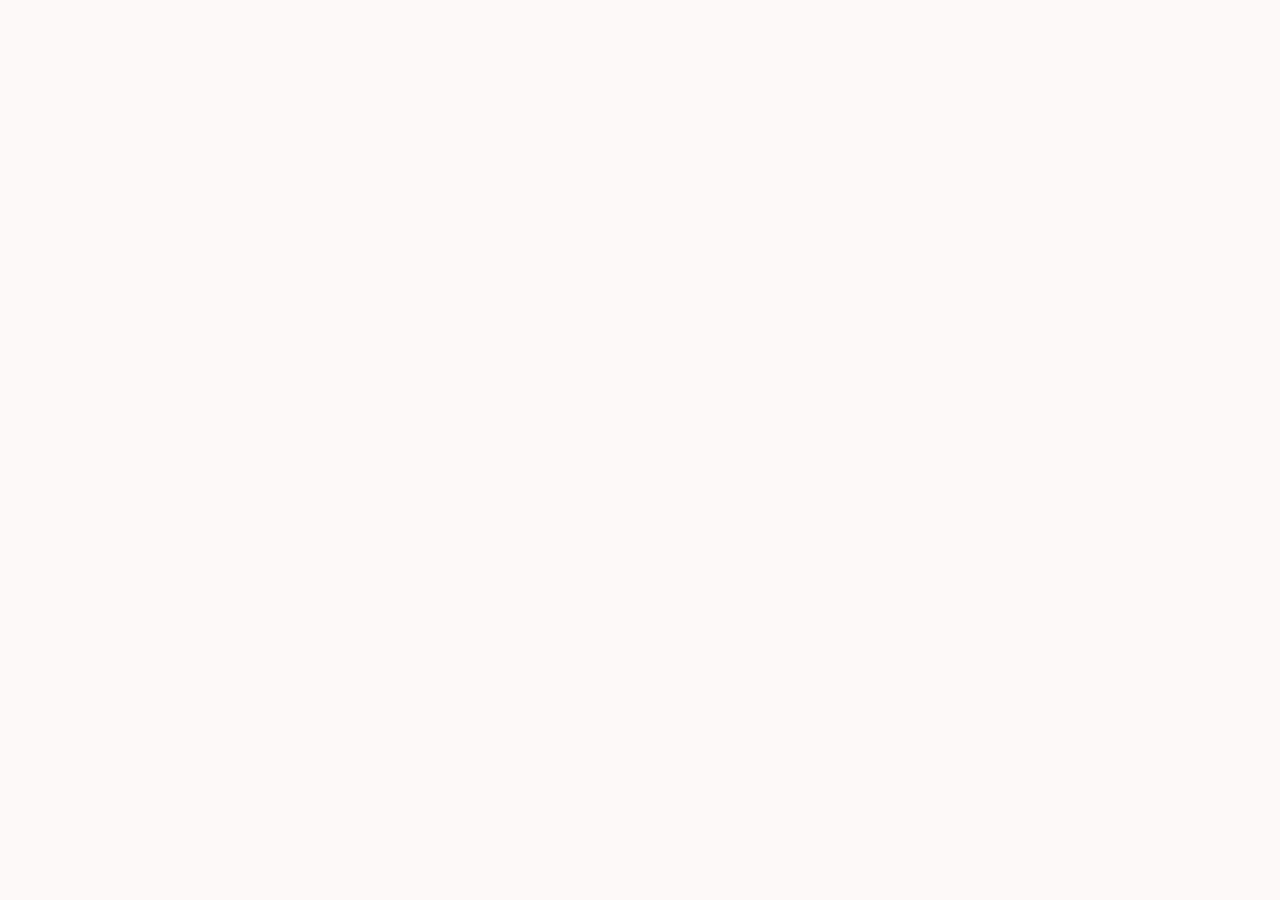
==== index.html @ e8753680 "Update index.html" ====
<!DOCTYPE html><html lang="en"><head><meta charSet="utf-8"/><meta name="viewport" content="width=device-width, initial-scale=1"/><link rel="preload" as="image" href="__l5e/assets-v1/31ba9a26-5f1f-4e79-809c-66916e726c04/hero-pool.jpg" /><link rel="stylesheet" href="assets/styles-BkqIhbHf.css" data-precedence="default" /><link rel="stylesheet" href="css2" data-precedence="default" /><title>Stillo Revestimentos — Pedras Naturais de Alto Padrão</title><meta name="description" content="Curadoria exclusiva de pedras naturais para piscinas de luxo, saunas, oásis particulares e interiores sofisticados. Hijau, Hitam, Travertino e mais."/><meta name="author" content="Stillo Revestimentos"/><meta property="og:title" content="Stillo Revestimentos — Pedras Naturais de Alto Padrão"/><meta property="og:description" content="Curadoria exclusiva de pedras naturais para piscinas de luxo, saunas, oásis particulares e interiores sofisticados. Hijau, Hitam, Travertino e mais."/><meta property="og:type" content="website"/><meta name="twitter:card" content="summary_large_image"/><meta name="twitter:title" content="Stillo Revestimentos — Pedras Naturais de Alto Padrão"/><meta name="twitter:description" content="Curadoria exclusiva de pedras naturais para piscinas de luxo, saunas, oásis particulares e interiores sofisticados. Hijau, Hitam, Travertino e mais."/><meta name="twitter:image" content="https://id-preview--f5179e2b-7e07-493d-9391-2d23f872ffe2.lovable.app/og-cover.jpg"/><meta property="og:image" content="https://id-preview--f5179e2b-7e07-493d-9391-2d23f872ffe2.lovable.app/og-cover.jpg"/><link rel="modulepreload" href="assets/index-cI8STvBG.js" /><link rel="modulepreload" href="assets/routes-gzH2aUqh.js" /><link rel="icon" href="favicon.ico" type="image/x-icon" /><link rel="preconnect" href="index.html" /><link rel="preconnect" href="index.html" crossorigin="" />
<style>
	@font-face {
		font-family: 'CameraPlainVariable';
		src: url('https://cdn.gpteng.co/mcp-widgets/v1/fonts/CameraPlainVariable.woff2') format('woff2');
		font-weight: 100 900;
		font-style: normal;
		font-display: swap;
	}

	#lovable-badge {
		--badge-bg: #1b1b1b;
		--badge-text: #c5c1b9;
		--badge-text-hover: #dcdad5;
		--badge-radius: 6px;
		--badge-padding: 8px;
		--badge-gap: 6px;
		--badge-shadow: 
			0 0 0 1px rgba(0, 0, 0, 0.88),
			0 1px 0 0 rgba(0, 0, 0, 0.04),
			0 2px 2px -1px rgba(0, 0, 0, 0.08),
			0 4px 4px -2px rgba(0, 0, 0, 0.08),
			0 8px 8px -4px rgba(0, 0, 0, 0.08),
			0 16px 16px -8px rgba(0, 0, 0, 0.08);
		--badge-transition-duration: 0.2s;
		--badge-transition-easing: cubic-bezier(0.16, 1, 0.32, 1);
		--focus-color: #575ECF;
		--focus-offset: 2px;
		--focus-width: 2px;
		
		position: fixed;
		bottom: 12px;
		right: 12px;
		height: 24px;
		display: flex;
		align-items: center;
		z-index: 1000000;
		background-color: var(--badge-bg) !important;
		color: var(--badge-text) !important;
		border-radius: var(--badge-radius);
		box-shadow: var(--badge-shadow) !important;
		font-size: 12px;
		font-family: CameraPlainVariable, "CameraPlainVariable Fallback", -apple-system, BlinkMacSystemFont, 'Segoe UI', Roboto, sans-serif;
		font-weight: 400 !important;
		text-transform: none !important;
		font-feature-settings: normal !important;
		transform: translateZ(0);
		will-change: transform, opacity;
	}

	#lovable-badge-cta {
		display: flex;
		align-items: center;
		gap: var(--badge-gap);
		padding: 0 var(--badge-padding);
		height: 100%;
		color: inherit;
		text-decoration: none;
		white-space: nowrap;
		border-radius: var(--badge-radius) 0 0 var(--badge-radius);
		transition: 
			background-color var(--badge-transition-duration) ease,
			color var(--badge-transition-duration) ease,
			transform 0.1s ease;
	}

	#lovable-badge-cta:hover {
		background: rgba(255, 255, 255, 0.04);
		color: var(--badge-text-hover);
	}

	#lovable-badge-cta:active {
		transform: scale(0.98);
	}

	#lovable-badge-cta:focus {
		outline: none;
	}

	#lovable-badge-cta:focus-visible {
		outline: var(--focus-width) solid var(--focus-color);
		outline-offset: var(--focus-offset);
		z-index: 1;
	}

	#lovable-badge-text {
		line-height: 1;
	}

	#lovable-badge-divider {
		width: 1px;
		height: 24px;
		background-color: rgba(255, 255, 255, 0.04);
		flex-shrink: 0;
	}

	#lovable-badge-close {
		width: 24px;
		height: 24px;
		min-width: 24px;
		min-height: 24px;
		cursor: pointer;
		background: none;
		border: none;
		padding: 0;
		display: flex;
		align-items: center;
		justify-content: center;
		border-radius: 0 var(--badge-radius) var(--badge-radius) 0;
		flex-shrink: 0;
		transition: 
			background-color var(--badge-transition-duration) ease,
			transform 0.1s ease;
	}

	#lovable-badge-close:hover {
		background: rgba(255, 255, 255, 0.04);
	}

	#lovable-badge-close:active {
		transform: scale(0.92);
	}

	#lovable-badge-close:focus {
		outline: none;
	}

	#lovable-badge-close:focus-visible {
		outline: var(--focus-width) solid var(--focus-color);
		outline-offset: calc(var(--focus-offset) * -1);
		z-index: 1;
	}

	#lovable-badge-close svg path {
		fill: var(--badge-text);
		transition: fill var(--badge-transition-duration) ease;
	}

	#lovable-badge-close:hover svg path {
		fill: var(--badge-text-hover);
	}

	@media (prefers-reduced-motion: reduce) {
		#lovable-badge-cta,
		#lovable-badge-close,
		#lovable-badge-close svg path {
			transition: none;
		}
		
		#lovable-badge-cta:active,
		#lovable-badge-close:active {
			transform: none;
		}
	}

	@media (prefers-contrast: high) {
		#lovable-badge {
			--badge-bg: #000;
			--badge-text: #fff;
			--badge-text-hover: #fff;
			border: 2px solid currentColor;
		}
		
		#lovable-badge-cta:focus-visible,
		#lovable-badge-close:focus-visible {
			outline-width: 3px;
		}
	}
</style>
<script defer src="~flock.js" data-proxy-url="/~api/analytics"></script><script defer src="__l5e/events.js" data-artifact-kind="dwl_content_hash" data-artifact-id="ed660be8b2b09094d914087c68cd2919aa10b9e2909815db18b021b288b342b2" data-commit-sha="440c1b5099f76dc578a792d374e6f4d9c27690c6" data-context-token="v1.[base64].yZejBN8_xIrPS_lmY_yCacKzx0xMXY57y360Ao8sEBU"></script></head><body><!--$--><div class="min-h-screen bg-background text-foreground"><header class="fixed top-0 left-0 right-0 z-40 backdrop-blur-md bg-background/75 border-b border-border/60"><div class="mx-auto max-w-7xl px-6 h-20 flex items-center justify-between"><a href="#top" class="flex items-baseline gap-2"><span class="font-serif text-2xl tracking-wide">Stillo</span><span class="eyebrow hidden sm:inline">Revestimentos</span></a><nav class="hidden md:flex items-center gap-10 text-sm tracking-wide"><a href="#top" class="hover:text-bronze transition">Home</a><a href="#catalogo" class="hover:text-bronze transition">Categorias</a><a href="#sobre" class="hover:text-bronze transition">Sobre Nós</a><a href="#contato" class="hover:text-bronze transition">Contato</a></nav><a href="#contato" class="text-xs md:text-sm px-5 py-2.5 border border-ink text-ink hover:bg-ink hover:text-background transition-colors uppercase tracking-widest">Orçamento</a></div></header><section id="top" class="relative h-screen min-h-[720px] w-full overflow-hidden"><img src="__l5e/assets-v1/31ba9a26-5f1f-4e79-809c-66916e726c04/hero-pool.jpg" alt="Piscina de luxo revestida em pedra natural ao entardecer" class="absolute inset-0 h-full w-full object-cover" width="1920" height="1200" /><div class="absolute inset-0 bg-gradient-to-b from-black/30 via-black/20 to-black/70"></div><div class="relative z-10 flex h-full flex-col items-center justify-end pb-24 md:pb-32 px-6 text-center text-white fade-up"><span class="eyebrow" style="color:oklch(0.85 0.06 70)">Stillo · Since 2010</span><h1 class="mt-6 max-w-4xl text-5xl md:text-7xl leading-[1.05] font-light">A natureza em sua<br/><em>forma mais sofisticada.</em></h1><p class="mt-6 max-w-xl text-base md:text-lg text-white/80 font-light">Revestimentos naturais exclusivos para arquitetura premium — piscinas, saunas, oásis particulares e interiores de assinatura.</p><div class="mt-10 flex flex-wrap justify-center gap-4"><a href="#catalogo" class="px-8 py-3.5 bg-background text-ink uppercase text-xs tracking-[0.28em] hover:bg-bronze hover:text-white transition-colors">Ver Catálogo</a><a href="#contato" class="px-8 py-3.5 border border-white/70 text-white uppercase text-xs tracking-[0.28em] hover:bg-white hover:text-ink transition-colors">Consultoria Exclusiva</a></div></div><div class="absolute bottom-6 left-1/2 -translate-x-1/2 text-white/70 text-[10px] tracking-[0.4em] uppercase animate-pulse">Role para descobrir</div></section><section id="sobre" class="py-24 md:py-36"><div class="mx-auto max-w-7xl px-6 grid md:grid-cols-2 gap-16 items-center"><div class="relative"><img src="__l5e/assets-v1/719b5442-dae9-4a4a-9374-e57624363d56/about.jpg" alt="Curadoria de pedras naturais no showroom Stillo" loading="lazy" class="w-full h-[520px] object-cover" width="1400" height="1000" /><div class="absolute -bottom-6 -right-6 hidden md:block bg-background px-8 py-6 shadow-xl border border-border"><div class="font-serif text-4xl text-bronze">+15</div><div class="eyebrow mt-1">Anos de curadoria</div></div></div><div><span class="eyebrow">A Stillo</span><h2 class="mt-4 text-4xl md:text-5xl leading-tight">Curadoria de pedras naturais para quem<br/><em class="text-bronze">projeta com propósito.</em></h2><div class="gold-rule mt-8 w-16"></div><p class="mt-8 text-muted-foreground leading-relaxed text-lg font-light">Selecionamos, viajamos e importamos peças que carregam a história geológica de seus territórios de origem — da rocha vulcânica de Bali ao travertino romano.</p><p class="mt-4 text-muted-foreground leading-relaxed font-light">Trabalhamos ao lado de arquitetos e construtores que entendem que uma pedra bem escolhida é a diferença entre um bom projeto e um projeto memorável. Cada obra é um encontro entre matéria bruta e desenho.</p><div class="mt-10 grid grid-cols-3 gap-6 text-center"><div><div class="font-serif text-3xl text-ink">500+</div><div class="mt-1 text-[10px] tracking-widest uppercase text-muted-foreground">Projetos entregues</div></div><div><div class="font-serif text-3xl text-ink">30+</div><div class="mt-1 text-[10px] tracking-widest uppercase text-muted-foreground">Variedades de pedra</div></div><div><div class="font-serif text-3xl text-ink">100%</div><div class="mt-1 text-[10px] tracking-widest uppercase text-muted-foreground">Curadoria exclusiva</div></div></div></div></div></section><section id="catalogo" class="py-24 md:py-36"><div class="mx-auto max-w-7xl px-6"><div class="mx-auto max-w-2xl text-center"><span class="eyebrow">Catálogo · Curadoria Stillo</span><h2 class="mt-4 text-4xl md:text-5xl leading-tight">Seis famílias de pedras naturais,<br/><em class="text-bronze">selecionadas para o alto padrão.</em></h2><div class="gold-rule mt-8 w-24 mx-auto"></div></div><div class="mt-14 flex flex-wrap justify-center gap-2 md:gap-3"><button class="px-5 py-2 text-xs tracking-widest uppercase border transition-colors bg-ink text-background border-ink">Todas</button><button class="px-5 py-2 text-xs tracking-widest uppercase border transition-colors border-border text-muted-foreground hover:border-bronze hover:text-bronze">Pedra Hijau</button><button class="px-5 py-2 text-xs tracking-widest uppercase border transition-colors border-border text-muted-foreground hover:border-bronze hover:text-bronze">Pedra Hitam</button><button class="px-5 py-2 text-xs tracking-widest uppercase border transition-colors border-border text-muted-foreground hover:border-bronze hover:text-bronze">Mármore Travertino</button><button class="px-5 py-2 text-xs tracking-widest uppercase border transition-colors border-border text-muted-foreground hover:border-bronze hover:text-bronze">Pedras Orgânicas &amp; Moledo</button><button class="px-5 py-2 text-xs tracking-widest uppercase border transition-colors border-border text-muted-foreground hover:border-bronze hover:text-bronze">Água Marinha &amp; Mediterrânea</button><button class="px-5 py-2 text-xs tracking-widest uppercase border transition-colors border-border text-muted-foreground hover:border-bronze hover:text-bronze">Seixo Telado</button></div><div class="mt-14 grid gap-8 md:grid-cols-2 lg:grid-cols-3"><article class="group cursor-pointer bg-card border border-border/60 overflow-hidden hover:shadow-2xl transition-all duration-500"><div class="relative aspect-[4/5] overflow-hidden bg-muted"><img src="__l5e/assets-v1/9c193e25-b9cf-4636-a915-c580f98135c0/cat-hijau.png" alt="Pedra Hijau" loading="lazy" class="h-full w-full object-cover transition-transform duration-[1400ms] group-hover:scale-105" /><div class="absolute top-4 left-4 font-serif text-white text-sm bg-black/30 backdrop-blur px-3 py-1">01</div></div><div class="p-7"><div class="eyebrow">Piscinas &amp; Áreas Molhadas</div><h3 class="mt-2 text-2xl">Pedra Hijau</h3><p class="mt-3 text-sm text-muted-foreground line-clamp-2 font-light">O verde profundo das águas balinesas. Uma pedra vulcânica indonésia que veste piscinas e espelhos d&#x27;água com brilho translúcido e sofisticação atemporal.</p><div class="mt-5 flex items-center justify-between"><span class="text-xs tracking-widest uppercase text-bronze">Ver variantes →</span><span class="text-xs text-muted-foreground">5<!-- --> peças</span></div></div></article><article class="group cursor-pointer bg-card border border-border/60 overflow-hidden hover:shadow-2xl transition-all duration-500"><div class="relative aspect-[4/5] overflow-hidden bg-muted"><img src="__l5e/assets-v1/1f7140d8-9338-47b6-9c23-4bdf1705762c/cat-hitam.png" alt="Pedra Hitam" loading="lazy" class="h-full w-full object-cover transition-transform duration-[1400ms] group-hover:scale-105" /><div class="absolute top-4 left-4 font-serif text-white text-sm bg-black/30 backdrop-blur px-3 py-1">02</div></div><div class="p-7"><div class="eyebrow">Sofisticação em Tons Escuros</div><h3 class="mt-2 text-2xl">Pedra Hitam</h3><p class="mt-3 text-sm text-muted-foreground line-clamp-2 font-light">A imponência da rocha vulcânica preta. Ideal para fachadas dramáticas, muros de destaque e piscinas de linhas contemporâneas.</p><div class="mt-5 flex items-center justify-between"><span class="text-xs tracking-widest uppercase text-bronze">Ver variantes →</span><span class="text-xs text-muted-foreground">5<!-- --> peças</span></div></div></article><article class="group cursor-pointer bg-card border border-border/60 overflow-hidden hover:shadow-2xl transition-all duration-500"><div class="relative aspect-[4/5] overflow-hidden bg-muted"><img src="__l5e/assets-v1/9094258b-bcaf-4c90-8bef-5a3f03c20761/cat-travertino.png" alt="Mármore Travertino" loading="lazy" class="h-full w-full object-cover transition-transform duration-[1400ms] group-hover:scale-105" /><div class="absolute top-4 left-4 font-serif text-white text-sm bg-black/30 backdrop-blur px-3 py-1">03</div></div><div class="p-7"><div class="eyebrow">Clássico &amp; Atemporal</div><h3 class="mt-2 text-2xl">Mármore Travertino</h3><p class="mt-3 text-sm text-muted-foreground line-clamp-2 font-light">A pedra dos palácios romanos, em toda sua riqueza de acabamentos. Do levigado sereno ao rockface escultural — para projetos que atravessam gerações.</p><div class="mt-5 flex items-center justify-between"><span class="text-xs tracking-widest uppercase text-bronze">Ver variantes →</span><span class="text-xs text-muted-foreground">13<!-- --> peças</span></div></div></article><article class="group cursor-pointer bg-card border border-border/60 overflow-hidden hover:shadow-2xl transition-all duration-500"><div class="relative aspect-[4/5] overflow-hidden bg-muted"><img src="__l5e/assets-v1/2952d7b5-26d8-4093-afdc-6e1beb4de8f8/cat-moledo.png" alt="Pedras Orgânicas &amp; Moledo" loading="lazy" class="h-full w-full object-cover transition-transform duration-[1400ms] group-hover:scale-105" /><div class="absolute top-4 left-4 font-serif text-white text-sm bg-black/30 backdrop-blur px-3 py-1">04</div></div><div class="p-7"><div class="eyebrow">Texturas Rústicas &amp; Elegantes</div><h3 class="mt-2 text-2xl">Pedras Orgânicas &amp; Moledo</h3><p class="mt-3 text-sm text-muted-foreground line-clamp-2 font-light">Formas irregulares, tons naturais e a beleza serena do imperfeito. Traz alma, calor e caráter artesanal a fachadas, muros e áreas externas.</p><div class="mt-5 flex items-center justify-between"><span class="text-xs tracking-widest uppercase text-bronze">Ver variantes →</span><span class="text-xs text-muted-foreground">15<!-- --> peças</span></div></div></article><article class="group cursor-pointer bg-card border border-border/60 overflow-hidden hover:shadow-2xl transition-all duration-500"><div class="relative aspect-[4/5] overflow-hidden bg-muted"><img src="__l5e/assets-v1/3729b7b7-692a-4330-bf6a-11f04dd0a7c9/cat-aguamarinha.png" alt="Água Marinha &amp; Mediterrânea" loading="lazy" class="h-full w-full object-cover transition-transform duration-[1400ms] group-hover:scale-105" /><div class="absolute top-4 left-4 font-serif text-white text-sm bg-black/30 backdrop-blur px-3 py-1">05</div></div><div class="p-7"><div class="eyebrow">Exclusividade &amp; Brilho</div><h3 class="mt-2 text-2xl">Água Marinha &amp; Mediterrânea</h3><p class="mt-3 text-sm text-muted-foreground line-clamp-2 font-light">Peças raras, de coloração viva e reflexos aquáticos. A escolha definitiva para piscinas assinatura e ambientes que buscam identidade única.</p><div class="mt-5 flex items-center justify-between"><span class="text-xs tracking-widest uppercase text-bronze">Ver variantes →</span><span class="text-xs text-muted-foreground">4<!-- --> peças</span></div></div></article><article class="group cursor-pointer bg-card border border-border/60 overflow-hidden hover:shadow-2xl transition-all duration-500"><div class="relative aspect-[4/5] overflow-hidden bg-muted"><img src="__l5e/assets-v1/9daa977d-9d3b-401c-bdfe-979923f4b8b8/cat-seixo.png" alt="Seixo Telado" loading="lazy" class="h-full w-full object-cover transition-transform duration-[1400ms] group-hover:scale-105" /><div class="absolute top-4 left-4 font-serif text-white text-sm bg-black/30 backdrop-blur px-3 py-1">06</div></div><div class="p-7"><div class="eyebrow">Conforto Tátil &amp; Design</div><h3 class="mt-2 text-2xl">Seixo Telado</h3><p class="mt-3 text-sm text-muted-foreground line-clamp-2 font-light">Seixos rolados pela natureza, montados em placas telada. Uma superfície tátil, orgânica e sensorial — para spas, saunas e pisos de assinatura.</p><div class="mt-5 flex items-center justify-between"><span class="text-xs tracking-widest uppercase text-bronze">Ver variantes →</span><span class="text-xs text-muted-foreground">10<!-- --> peças</span></div></div></article></div></div></section><section id="galeria" class="py-24 md:py-32 bg-sand/40"><div class="mx-auto max-w-7xl px-6"><div class="max-w-2xl"><span class="eyebrow">Portfólio · Inspirações</span><h2 class="mt-4 text-4xl md:text-5xl leading-tight">Ambientes onde a<br/><em class="text-bronze">pedra respira.</em></h2></div><div class="mt-14 columns-1 sm:columns-2 lg:columns-3 gap-3 md:gap-4 [column-fill:_balance]"><div class="mb-3 md:mb-4 break-inside-avoid relative overflow-hidden group"><img src="__l5e/assets-v1/715099c5-f284-4589-b3b4-029aa99cf011/gallery-1.jpg" alt="Ambiente com revestimento Stillo" loading="lazy" class="w-full h-auto object-cover transition-transform duration-[1400ms] group-hover:scale-105" /><div class="absolute inset-0 bg-ink/0 group-hover:bg-ink/20 transition-colors"></div></div><div class="mb-3 md:mb-4 break-inside-avoid relative overflow-hidden group"><img src="__l5e/assets-v1/07d7a6f8-38cd-4e5a-a52b-57c746d9564c/gallery-2.png" alt="Ambiente com revestimento Stillo" loading="lazy" class="w-full h-auto object-cover transition-transform duration-[1400ms] group-hover:scale-105" /><div class="absolute inset-0 bg-ink/0 group-hover:bg-ink/20 transition-colors"></div></div><div class="mb-3 md:mb-4 break-inside-avoid relative overflow-hidden group"><img src="__l5e/assets-v1/06ed2f91-f909-4946-8639-77a165d36fd8/gallery-3.png" alt="Ambiente com revestimento Stillo" loading="lazy" class="w-full h-auto object-cover transition-transform duration-[1400ms] group-hover:scale-105" /><div class="absolute inset-0 bg-ink/0 group-hover:bg-ink/20 transition-colors"></div></div><div class="mb-3 md:mb-4 break-inside-avoid relative overflow-hidden group"><img src="__l5e/assets-v1/d437fe45-c93e-4736-a680-2bdb021440d3/gallery-4.png" alt="Ambiente com revestimento Stillo" loading="lazy" class="w-full h-auto object-cover transition-transform duration-[1400ms] group-hover:scale-105" /><div class="absolute inset-0 bg-ink/0 group-hover:bg-ink/20 transition-colors"></div></div><div class="mb-3 md:mb-4 break-inside-avoid relative overflow-hidden group"><img src="__l5e/assets-v1/772bef37-31a2-47d3-9c7a-851f402157f6/gallery-5.png" alt="Ambiente com revestimento Stillo" loading="lazy" class="w-full h-auto object-cover transition-transform duration-[1400ms] group-hover:scale-105" /><div class="absolute inset-0 bg-ink/0 group-hover:bg-ink/20 transition-colors"></div></div><div class="mb-3 md:mb-4 break-inside-avoid relative overflow-hidden group"><img src="__l5e/assets-v1/e5ef4b96-b419-48e4-893d-ee82063b6a11/gallery-6.png" alt="Ambiente com revestimento Stillo" loading="lazy" class="w-full h-auto object-cover transition-transform duration-[1400ms] group-hover:scale-105" /><div class="absolute inset-0 bg-ink/0 group-hover:bg-ink/20 transition-colors"></div></div><div class="mb-3 md:mb-4 break-inside-avoid relative overflow-hidden group"><img src="__l5e/assets-v1/8463902e-5549-4a08-a16f-e5d5afd5075f/gallery-7.png" alt="Ambiente com revestimento Stillo" loading="lazy" class="w-full h-auto object-cover transition-transform duration-[1400ms] group-hover:scale-105" /><div class="absolute inset-0 bg-ink/0 group-hover:bg-ink/20 transition-colors"></div></div><div class="mb-3 md:mb-4 break-inside-avoid relative overflow-hidden group"><img src="__l5e/assets-v1/13896515-cfd9-4640-be99-30242e76dc8c/gallery-8.jpg" alt="Ambiente com revestimento Stillo" loading="lazy" class="w-full h-auto object-cover transition-transform duration-[1400ms] group-hover:scale-105" /><div class="absolute inset-0 bg-ink/0 group-hover:bg-ink/20 transition-colors"></div></div></div></div></section><section id="contato" class="relative py-28 md:py-40 bg-ink text-background overflow-hidden"><div class="absolute inset-0 opacity-[0.04] bg-[radial-gradient(circle_at_center,_rgba(255,255,255,0.15)_0%,_transparent_70%)]"></div><div class="relative mx-auto max-w-4xl px-6 text-center"><span class="eyebrow" style="color:oklch(0.75 0.06 70)">Arquitetos &amp; Construtores</span><h2 class="mt-6 text-4xl md:text-6xl leading-tight text-background">Traga seu projeto para uma<br/><em class="text-bronze-soft">consultoria exclusiva.</em></h2><div class="gold-rule mt-10 w-24 mx-auto"></div><p class="mt-10 max-w-xl mx-auto text-white/70 font-light text-lg">Atendimento dedicado, envio de amostras e visitas técnicas ao showroom. Assessoria completa da especificação à obra.</p><div class="mt-12 flex flex-wrap justify-center gap-4"><a href="https://wa.me/551151410970?text=Ol%C3%A1!%20Gostaria%20de%20uma%20consultoria%20exclusiva." target="_blank" rel="noopener noreferrer" class="px-8 py-4 bg-bronze text-background uppercase text-xs tracking-[0.32em] hover:bg-background hover:text-ink transition-colors">Falar no WhatsApp</a><a href="mailto:contato@stillorevestimentos.com.br" class="px-8 py-4 border border-white/40 text-background uppercase text-xs tracking-[0.32em] hover:bg-white hover:text-ink transition-colors">Enviar e-mail</a></div></div></section><footer class="bg-background border-t border-border"><div class="mx-auto max-w-7xl px-6 py-16 grid gap-10 md:grid-cols-4"><div class="md:col-span-2"><div class="font-serif text-3xl">Stillo</div><div class="eyebrow mt-1">Revestimentos Naturais</div><p class="mt-6 text-sm text-muted-foreground max-w-sm font-light">Curadoria de pedras naturais para projetos de altíssimo padrão. Piscinas, saunas, fachadas e interiores de assinatura.</p></div><div><div class="eyebrow">Navegação</div><ul class="mt-4 space-y-2 text-sm"><li><a href="#top" class="hover:text-bronze">Home</a></li><li><a href="#catalogo" class="hover:text-bronze">Categorias</a></li><li><a href="#sobre" class="hover:text-bronze">Sobre Nós</a></li><li><a href="#contato" class="hover:text-bronze">Contato</a></li></ul></div><div><div class="eyebrow">Contato</div><ul class="mt-4 space-y-2 text-sm text-muted-foreground"><li>contato@stillorevestimentos.com.br</li><li>(11) 5141-0970</li><li>R. Marte, 429 — Jardim Tupanci<br/>Barueri · SP</li><li><a href="https://stillorevestimentos.com.br" class="hover:text-bronze">stillorevestimentos.com.br</a></li></ul></div></div><div class="border-t border-border"><div class="mx-auto max-w-7xl px-6 py-6 flex flex-col md:flex-row justify-between items-center gap-2 text-xs text-muted-foreground"><div>© <!-- -->2026<!-- --> Stillo Revestimentos</div><div class="tracking-widest uppercase">Feito com curadoria em São Paulo</div></div></div></footer><a href="https://wa.me/551151410970?text=Ol%C3%A1!%20Gostaria%20de%20uma%20consultoria%20exclusiva%20sobre%20os%20revestimentos%20naturais%20da%20Stillo." target="_blank" rel="noopener noreferrer" aria-label="Atendimento Exclusivo via WhatsApp" class="fixed bottom-6 right-6 z-50 flex items-center gap-3 group"><span class="hidden sm:inline-block rounded-full bg-ink/90 px-4 py-2 text-xs tracking-wider uppercase text-background opacity-0 -translate-x-2 group-hover:opacity-100 group-hover:translate-x-0 transition-all duration-500">Atendimento Exclusivo</span><span class="pulse-whatsapp flex h-14 w-14 items-center justify-center rounded-full text-white shadow-xl" style="background-color:#25D366"><svg viewBox="0 0 32 32" class="h-7 w-7" fill="currentColor" aria-hidden="true"><path d="M19.11 17.28c-.29-.15-1.7-.84-1.97-.93-.26-.1-.46-.15-.65.14-.19.29-.74.93-.91 1.12-.17.19-.34.22-.62.07-.29-.15-1.22-.45-2.32-1.43-.86-.77-1.44-1.72-1.61-2.01-.17-.29-.02-.44.13-.59.13-.13.29-.34.44-.51.15-.17.19-.29.29-.48.1-.19.05-.36-.02-.51-.07-.15-.65-1.57-.9-2.15-.24-.57-.48-.49-.65-.5l-.55-.01c-.19 0-.5.07-.76.36-.26.29-1 .98-1 2.39s1.02 2.77 1.17 2.96c.15.19 2.02 3.08 4.9 4.32.68.29 1.22.47 1.63.6.68.22 1.31.19 1.8.12.55-.08 1.7-.69 1.94-1.36.24-.67.24-1.25.17-1.36-.07-.12-.26-.19-.55-.34zM16.03 5.33c-5.87 0-10.63 4.76-10.63 10.63 0 1.87.49 3.7 1.42 5.31L5.33 26.67l5.55-1.46a10.6 10.6 0 0 0 5.14 1.31h.01c5.87 0 10.63-4.76 10.63-10.63S21.9 5.33 16.03 5.33zm0 19.42h-.01c-1.6 0-3.16-.43-4.52-1.24l-.32-.19-3.29.86.88-3.21-.21-.33a8.78 8.78 0 0 1-1.35-4.68c0-4.86 3.95-8.81 8.81-8.81 2.35 0 4.56.92 6.22 2.58a8.75 8.75 0 0 1 2.58 6.23c0 4.86-3.95 8.81-8.81 8.81z"></path></svg></span></a></div><script>(function(a,f){let l;try{l=JSON.parse(sessionStorage.getItem(a)||"{}")}catch{return}const n=l?.[f||history.state?.__TSR_key];let c=!1;for(const t in n){const e=n[t],o=e?.scrollX,s=e?.scrollY;if(Number.isFinite(o)&&Number.isFinite(s)){if(t==="window")scrollTo(o,s),c=!0;else if(t)try{const r=document.querySelector(t);r&&(r.scrollLeft=o,r.scrollTop=s)}catch{}}}if(c)return;const i=location.hash.slice(1);if(i){const t=history.state?.__hashScrollIntoViewOptions??!0;if(t){const e=document.getElementById(i);e&&e.scrollIntoView(t)}return}scrollTo(0,0)})("tsr-scroll-restoration-v1_3");document.currentScript.remove()</script><!--/$--><script class="$tsr" id="$tsr-stream-barrier">(self.$R=self.$R||{})["tsr"]=[];self.$_TSR={h(){this.hydrated=!0,this.c()},e(){this.streamEnded=!0,this.c()},c(){this.hydrated&&this.streamEnded&&(delete self.$_TSR,delete self.$R.tsr)},p(e){this.initialized?e():this.buffer.push(e)},buffer:[]};$_TSR.router=($R=>$R[0]={manifest:$R[1]={routes:$R[2]={__root__:$R[3]={preloads:$R[4]=["/assets/index-cI8STvBG.js"],scripts:$R[5]=[$R[6]={attrs:$R[7]={type:"module",async:!0,src:"/assets/index-cI8STvBG.js"}}]},"/":$R[8]={preloads:$R[9]=["/assets/routes-gzH2aUqh.js"]}}},matches:$R[10]=[$R[11]={i:"__root__ ",u:1783961994675,s:"success",ssr:!0},$R[12]={i:"  ",u:1783961994675,s:"success",ssr:!0}],lastMatchId:"  "})($R["tsr"]);$_TSR.e();document.currentScript.remove()</script><script type="module" async="" src="assets/index-cI8STvBG.js"></script>
<aside
	id="lovable-badge"
	role="complementary"
	dir="ltr"
	lang="en"
	aria-label="Edit with Lovable">
	<a
		id="lovable-badge-cta" 
		target="_blank" 
		href="https://lovable.dev/projects/f5179e2b-7e07-493d-9391-2d23f872ffe2?utm_source=lovable-badge"
		rel="noopener nofollow"
		aria-label="Edit with Lovable">
		<span id="lovable-badge-text">Edit with</span>
		<svg xmlns="http://www.w3.org/2000/svg" width="52" height="16" fill="none" viewBox="0 0 52 16">
  <path fill="#FCFBF8" fill-rule="evenodd" d="M20.318 5.25c.643 0 1.206.14 1.69.418a2.81 2.81 0 0 1 1.118 1.191c.266.513.4 1.115.4 1.807s-.134 1.296-.4 1.812a2.81 2.81 0 0 1-1.118 1.193c-.484.278-1.047.418-1.69.418s-1.208-.14-1.695-.418a2.85 2.85 0 0 1-1.125-1.193c-.262-.516-.393-1.12-.393-1.812s.131-1.294.393-1.807a2.848 2.848 0 0 1 1.125-1.191c.487-.279 1.052-.418 1.695-.418Zm0 1.425c-.27 0-.504.076-.7.228-.193.147-.34.37-.443.67-.102.295-.153.66-.153 1.093 0 .435.05.801.153 1.1.102.3.25.524.443.676.196.147.43.22.7.22.27 0 .502-.073.694-.22.193-.152.341-.375.443-.67.103-.299.153-.667.153-1.106 0-.65-.112-1.145-.337-1.481a1.08 1.08 0 0 0-.953-.51ZM32.7 5.25c.61 0 1.127.1 1.549.3.422.197.74.48.953.849.217.368.325.809.325 1.32v2.704c0 .29.02.562.062.812.044.245.108.4.19.466V12h-1.935a5.895 5.895 0 0 1-.105-.684 7.745 7.745 0 0 1-.02-.228 2.293 2.293 0 0 1-.151.203c-.205.242-.47.437-.793.584-.32.143-.685.215-1.094.215-.406 0-.77-.08-1.094-.24a1.845 1.845 0 0 1-.756-.682 1.984 1.984 0 0 1-.27-1.045c0-.606.178-1.069.535-1.388.356-.324.87-.534 1.542-.633l1.125-.16c.225-.032.403-.074.534-.123a.622.622 0 0 0 .288-.196.549.549 0 0 0 .093-.327.65.65 0 0 0-.11-.367.702.702 0 0 0-.32-.27c-.14-.07-.31-.105-.51-.105-.32 0-.576.083-.768.251-.193.164-.298.39-.314.676h-1.923c.016-.434.147-.82.393-1.155.25-.34.596-.604 1.039-.792.442-.189.954-.283 1.535-.283Zm.99 3.498a.98.98 0 0 1-.215.14 2.49 2.49 0 0 1-.584.178l-.473.092c-.315.061-.553.156-.713.283-.155.127-.233.305-.233.534 0 .23.084.412.252.547.168.135.383.203.645.203s.494-.058.694-.173c.201-.118.355-.282.461-.49.11-.21.166-.448.166-.714v-.6Zm4.526-2.375c.065-.125.138-.243.221-.349.197-.25.437-.44.719-.571.282-.135.6-.203.952-.203.528 0 .988.138 1.377.412.389.275.688.67.896 1.186.21.512.314 1.12.314 1.824 0 .7-.107 1.309-.32 1.825-.213.512-.518.906-.915 1.18-.393.275-.854.412-1.383.412-.352 0-.667-.062-.946-.184a1.832 1.832 0 0 1-.7-.554 2.2 2.2 0 0 1-.234-.383V12h-1.843V3h1.862v3.373Zm1.284.296c-.274 0-.51.085-.707.253-.192.163-.338.397-.436.7a3.376 3.376 0 0 0-.148 1.05c0 .406.05.759.148 1.058.098.299.243.53.436.694.197.164.433.246.707.246.279 0 .512-.082.7-.246.193-.164.336-.395.43-.694.099-.3.148-.652.148-1.058 0-.405-.05-.757-.147-1.056-.095-.299-.238-.53-.43-.694a1.015 1.015 0 0 0-.7-.253Zm9.416-1.419c.602 0 1.136.131 1.604.393.466.262.829.643 1.086 1.143.263.5.394 1.097.394 1.794 0 .25-.002.449-.006.596H47.51c.018.288.071.538.164.75a1.3 1.3 0 0 0 .491.596c.214.13.465.196.757.196.319 0 .583-.082.792-.246.209-.167.34-.403.393-.706h1.862a2.48 2.48 0 0 1-.485 1.235 2.54 2.54 0 0 1-1.051.805c-.439.188-.949.283-1.53.283-.655 0-1.225-.125-1.708-.375a2.672 2.672 0 0 1-1.13-1.143c-.267-.508-.4-1.137-.4-1.887 0-.712.14-1.327.418-1.843a2.86 2.86 0 0 1 1.155-1.186c.491-.27 1.051-.405 1.678-.405Zm-.044 1.345c-.274 0-.516.068-.725.203a1.29 1.29 0 0 0-.479.59 2.045 2.045 0 0 0-.132.498h2.562a1.873 1.873 0 0 0-.138-.602 1.061 1.061 0 0 0-.418-.516 1.243 1.243 0 0 0-.67-.173Z" clip-rule="evenodd"/>
  <path fill="#FCFBF8" d="m26.605 9.995 1.342-4.566h1.924L27.628 12h-2.07l-2.33-6.57h1.98l1.397 4.565Zm-13.013.143h2.256c1.632 0 1.421 1.837 1.418 1.861h-5.603V3h1.93v7.138Zm31.516 1.861h-1.862V3h1.862v8.999Z"/>
  <path fill="url(#a)" fill-rule="evenodd" d="M2.7 3c1.492 0 2.7 1.192 2.7 2.663v1.012h.9c1.49 0 2.7 1.192 2.7 2.662S7.791 12 6.3 12H0V5.663C0 4.193 1.209 3 2.7 3Z" clip-rule="evenodd"/>
  <defs>
    <radialGradient id="a" cx="0" cy="0" r="1" gradientTransform="matrix(-1.54236 7.07838 -10.231 -2.15602 4.627 5.022)" gradientUnits="userSpaceOnUse">
      <stop offset=".106" stop-color="#FE7B02"/>
      <stop offset=".394" stop-color="#FE3F21"/>
      <stop offset=".608" stop-color="#F858BC"/>
      <stop offset=".929" stop-color="#575ECF"/>
    </radialGradient>
  </defs>
</svg>


	</a>
	
	<span id="lovable-badge-divider" aria-hidden="true"></span>
	
	<button 
		id="lovable-badge-close"
		aria-label="Dismiss"
		title="Dismiss"
		type="button">
		<svg xmlns="http://www.w3.org/2000/svg" width="16" height="16" fill="none" viewBox="0 0 16 16" aria-hidden="true">
			<path d="M10.646 4.646a.5.5 0 1 1 .707.708L8.707 8l2.646 2.646a.5.5 0 1 1-.707.707L8 8.707l-2.646 2.646a.5.5 0 1 1-.708-.707L7.293 8 4.646 5.354a.5.5 0 1 1 .708-.708L8 7.293l2.646-2.647Z"/>
		</svg>
	</button>
</aside>
<script>
	// Don't show the lovable-badge if the page is in an iframe or if it's being rendered by puppeteer (screenshot service)
	if (window.self !== window.top || navigator.userAgent.includes('puppeteer')) {
		var badge = document.getElementById('lovable-badge');
		if (badge) {
			badge.style.display = 'none';
		}
	}

	// Add click event listener to close button with animation
	var closeButton = document.getElementById('lovable-badge-close');
	if (closeButton) {
		closeButton.addEventListener('click', function(event) {
			event.preventDefault();
			event.stopPropagation();
			var badge = document.getElementById('lovable-badge');
			if (badge) {
				badge.classList.add('closing');
				setTimeout(function() {
					if (badge) {
						badge.style.display = 'none';
					}
				}, 240);
			}
		});
	}
</script>
</body></html>
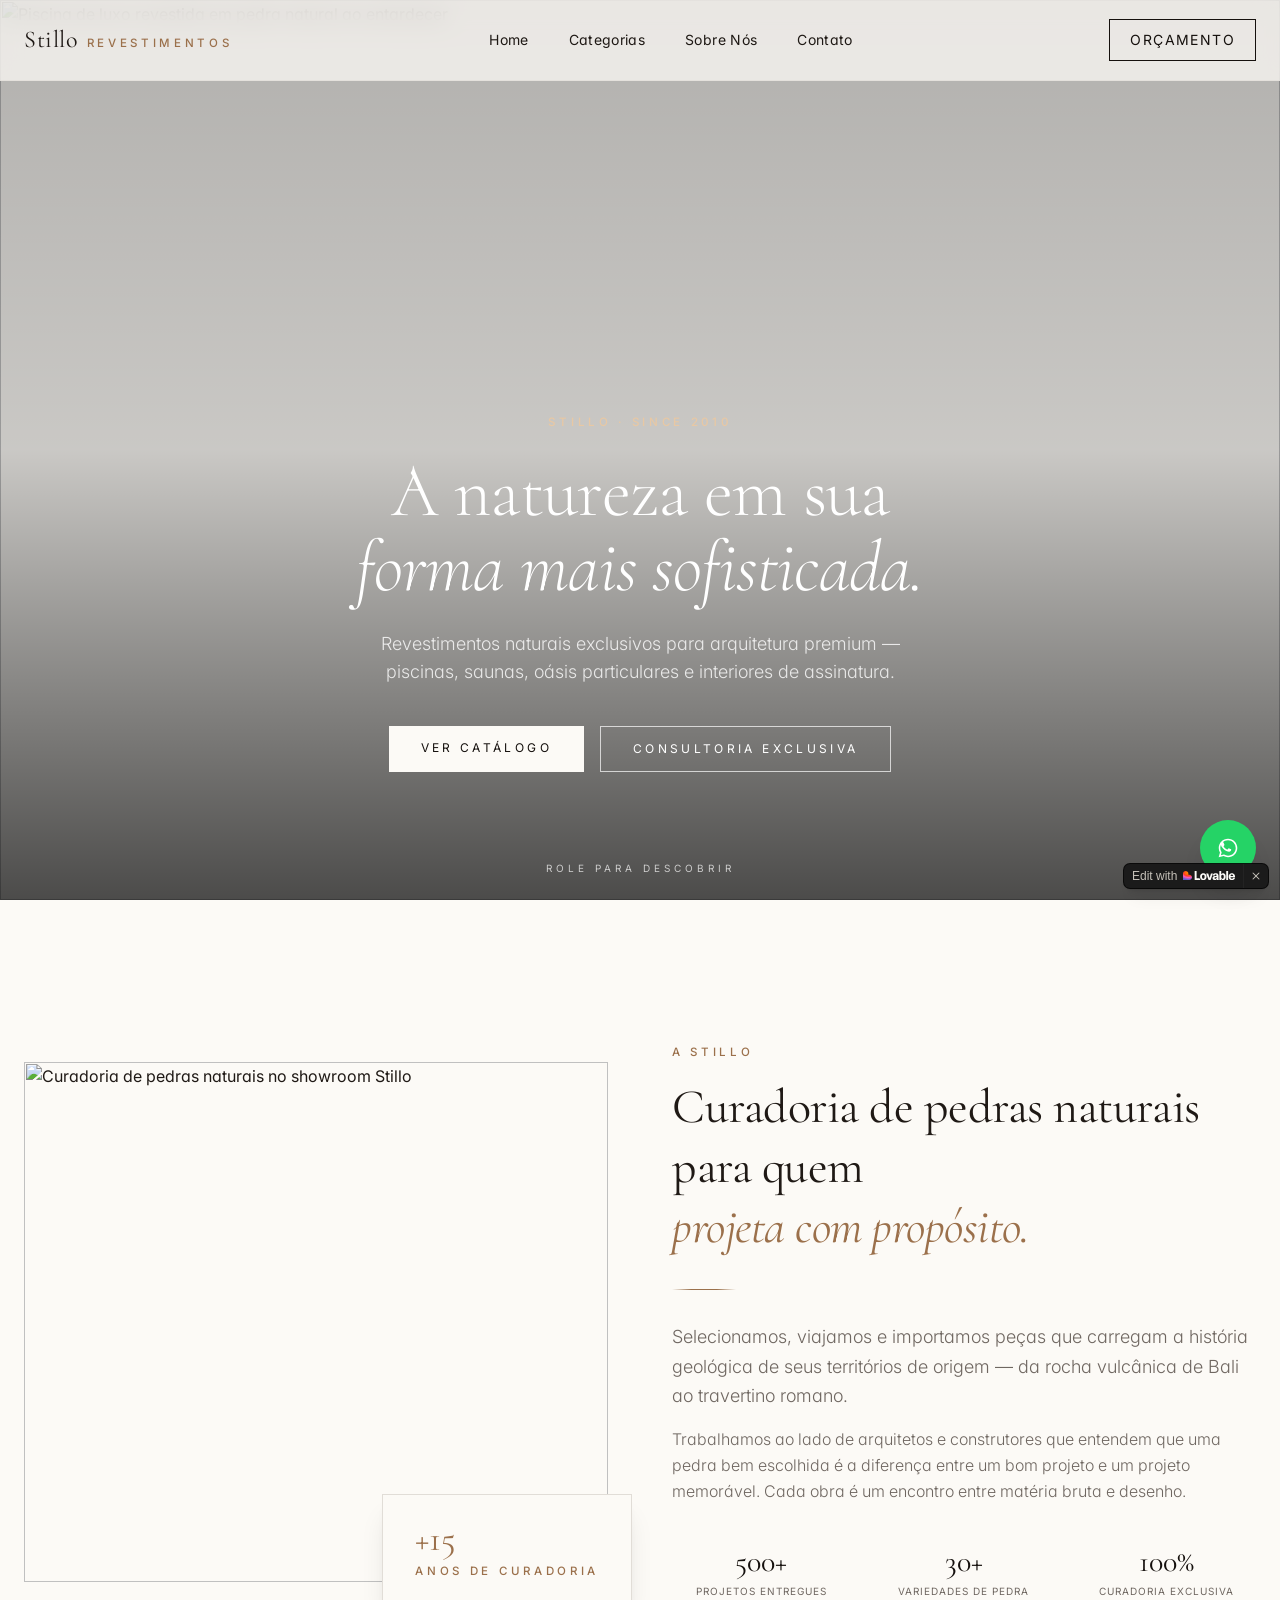
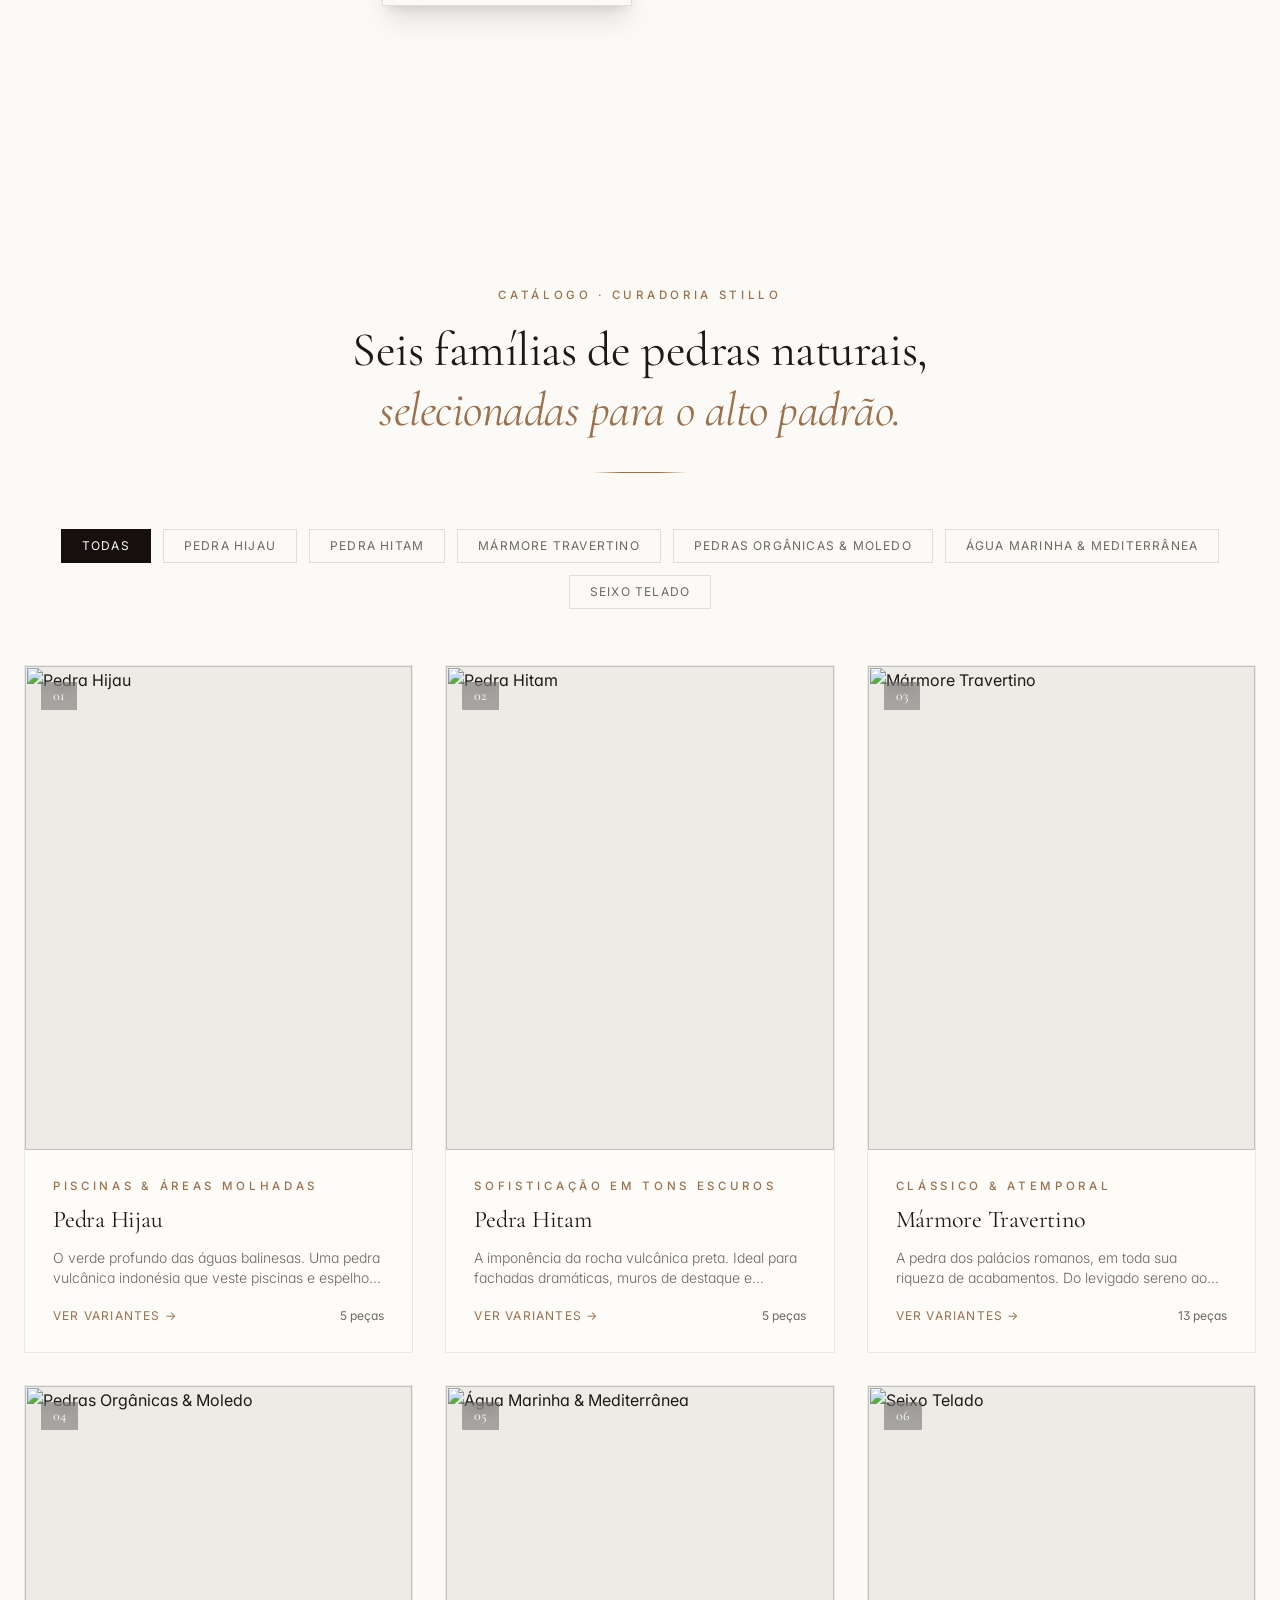
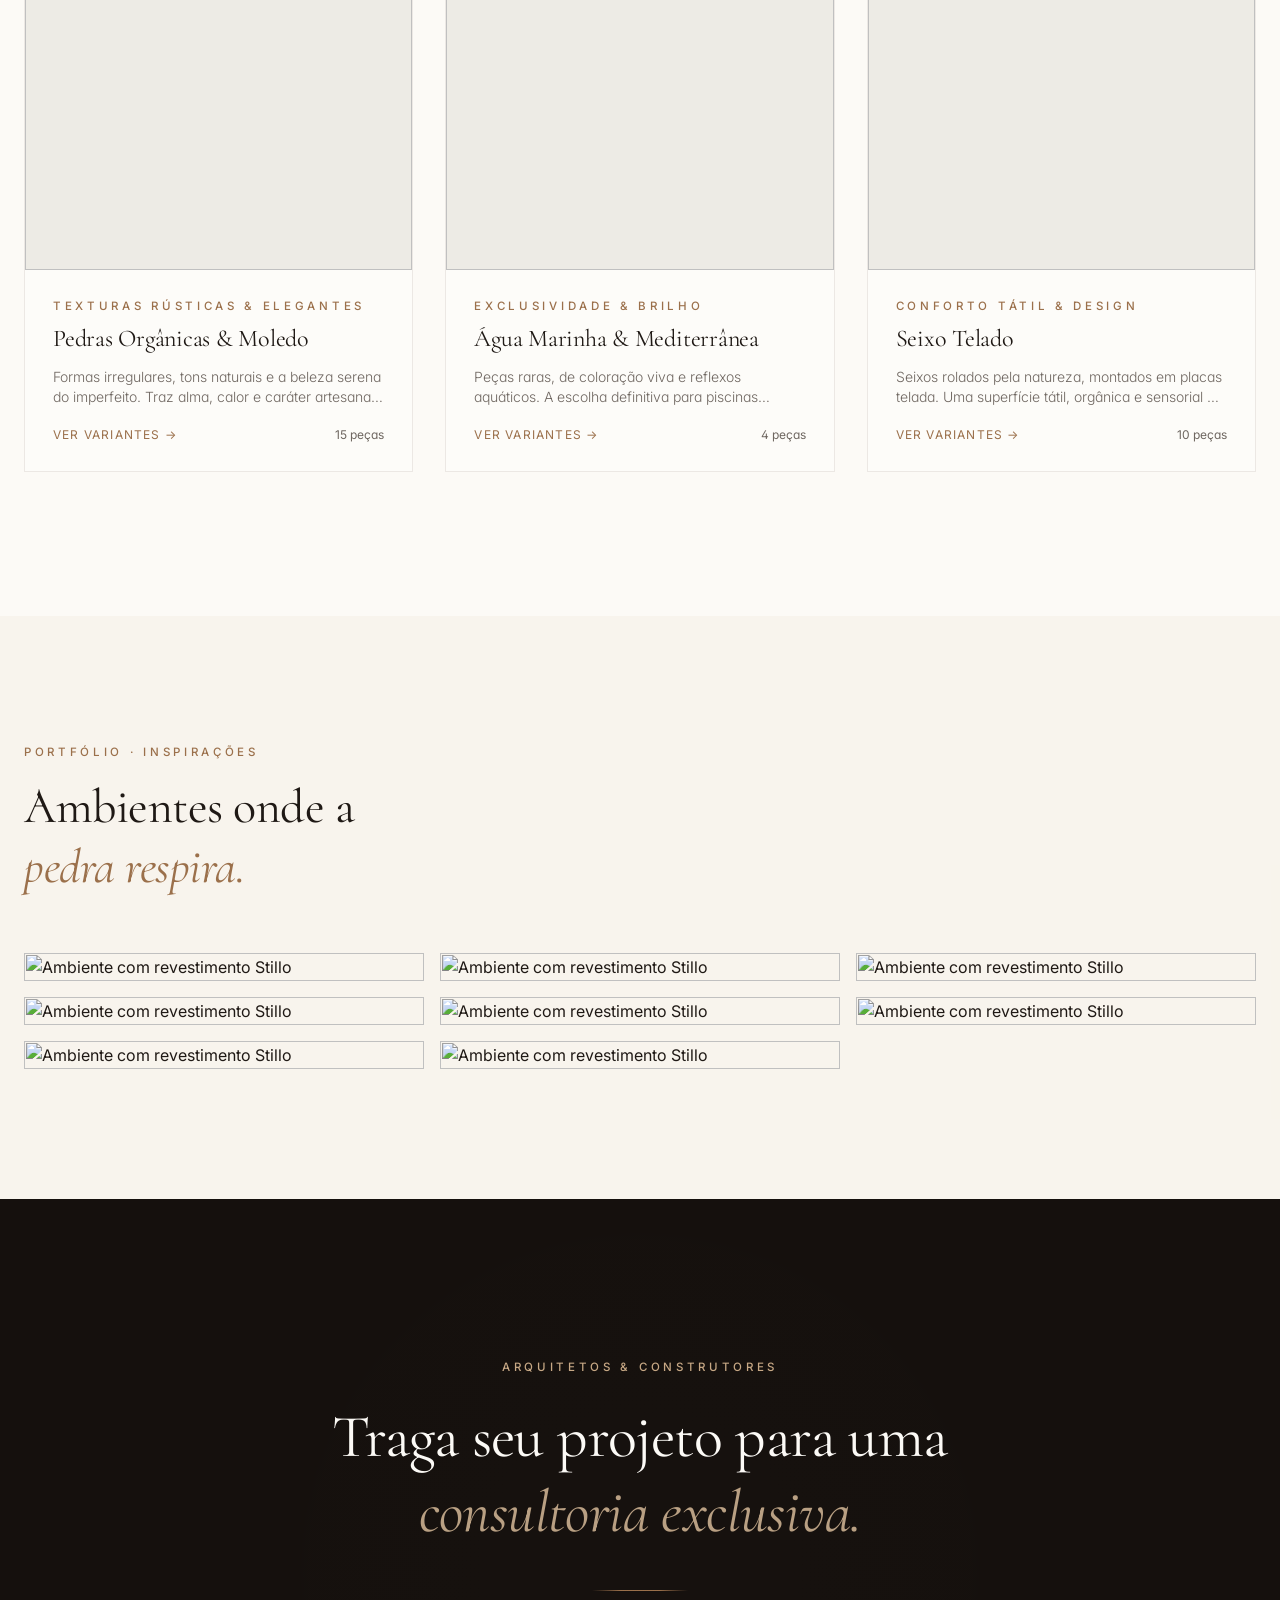
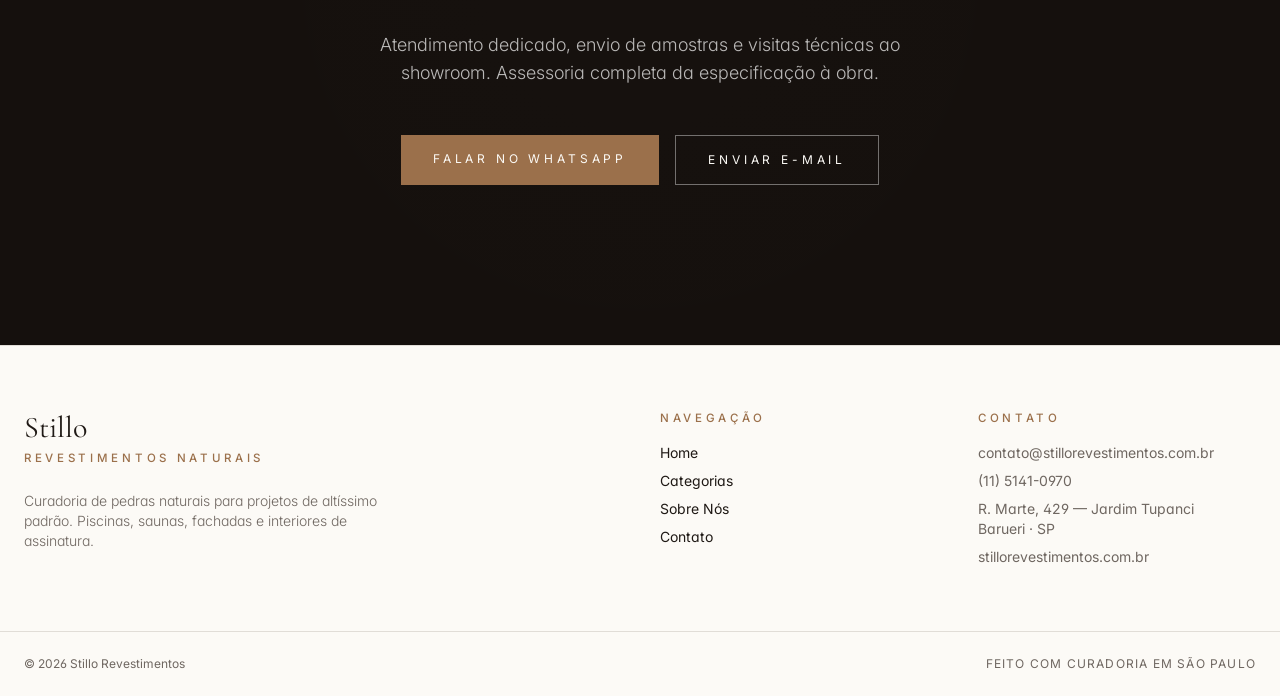
==== commit b4c95c5b: "Add files via upload" ====
--- a/index.html
+++ b/index.html
@@ -1,4 +1,4 @@
-<!DOCTYPE html><html lang="en"><head><meta charSet="utf-8"/><meta name="viewport" content="width=device-width, initial-scale=1"/><link rel="preload" as="image" href="__l5e/assets-v1/31ba9a26-5f1f-4e79-809c-66916e726c04/hero-pool.jpg" /><link rel="stylesheet" href="assets/styles-BkqIhbHf.css" data-precedence="default" /><link rel="stylesheet" href="css2" data-precedence="default" /><title>Stillo Revestimentos — Pedras Naturais de Alto Padrão</title><meta name="description" content="Curadoria exclusiva de pedras naturais para piscinas de luxo, saunas, oásis particulares e interiores sofisticados. Hijau, Hitam, Travertino e mais."/><meta name="author" content="Stillo Revestimentos"/><meta property="og:title" content="Stillo Revestimentos — Pedras Naturais de Alto Padrão"/><meta property="og:description" content="Curadoria exclusiva de pedras naturais para piscinas de luxo, saunas, oásis particulares e interiores sofisticados. Hijau, Hitam, Travertino e mais."/><meta property="og:type" content="website"/><meta name="twitter:card" content="summary_large_image"/><meta name="twitter:title" content="Stillo Revestimentos — Pedras Naturais de Alto Padrão"/><meta name="twitter:description" content="Curadoria exclusiva de pedras naturais para piscinas de luxo, saunas, oásis particulares e interiores sofisticados. Hijau, Hitam, Travertino e mais."/><meta name="twitter:image" content="https://id-preview--f5179e2b-7e07-493d-9391-2d23f872ffe2.lovable.app/og-cover.jpg"/><meta property="og:image" content="https://id-preview--f5179e2b-7e07-493d-9391-2d23f872ffe2.lovable.app/og-cover.jpg"/><link rel="modulepreload" href="assets/index-cI8STvBG.js" /><link rel="modulepreload" href="assets/routes-gzH2aUqh.js" /><link rel="icon" href="favicon.ico" type="image/x-icon" /><link rel="preconnect" href="index.html" /><link rel="preconnect" href="index.html" crossorigin="" />
+<html lang="en"><head><meta charset="utf-8"><meta name="viewport" content="width=device-width, initial-scale=1"><link rel="preload" as="image" href="/__l5e/assets-v1/31ba9a26-5f1f-4e79-809c-66916e726c04/hero-pool.jpg"><link rel="stylesheet" href="/assets/styles-BkqIhbHf.css" data-precedence="default"><link rel="stylesheet" href="https://fonts.googleapis.com/css2?family=Cormorant+Garamond:ital,wght@0,300;0,400;0,500;0,600;1,400&amp;family=Inter:wght@300;400;500;600&amp;display=swap" data-precedence="default"><title>Stillo Revestimentos — Pedras Naturais de Alto Padrão</title><meta name="description" content="Curadoria exclusiva de pedras naturais para piscinas de luxo, saunas, oásis particulares e interiores sofisticados. Hijau, Hitam, Travertino e mais."><meta name="author" content="Stillo Revestimentos"><meta property="og:title" content="Stillo Revestimentos — Pedras Naturais de Alto Padrão"><meta property="og:description" content="Curadoria exclusiva de pedras naturais para piscinas de luxo, saunas, oásis particulares e interiores sofisticados. Hijau, Hitam, Travertino e mais."><meta property="og:type" content="website"><meta name="twitter:card" content="summary_large_image"><meta name="twitter:title" content="Stillo Revestimentos — Pedras Naturais de Alto Padrão"><meta name="twitter:description" content="Curadoria exclusiva de pedras naturais para piscinas de luxo, saunas, oásis particulares e interiores sofisticados. Hijau, Hitam, Travertino e mais."><meta name="twitter:image" content="https://id-preview--f5179e2b-7e07-493d-9391-2d23f872ffe2.lovable.app/og-cover.jpg"><meta property="og:image" content="https://id-preview--f5179e2b-7e07-493d-9391-2d23f872ffe2.lovable.app/og-cover.jpg"><link rel="modulepreload" href="/assets/index-cI8STvBG.js"><link rel="modulepreload" href="/assets/routes-gzH2aUqh.js"><link rel="icon" href="/favicon.ico" type="image/x-icon"><link rel="preconnect" href="https://fonts.googleapis.com"><link rel="preconnect" href="https://fonts.gstatic.com" crossorigin="">
 <style>
 	@font-face {
 		font-family: 'CameraPlainVariable';
@@ -167,30 +167,1095 @@
 		}
 	}
 </style>
-<script defer src="~flock.js" data-proxy-url="/~api/analytics"></script><script defer src="__l5e/events.js" data-artifact-kind="dwl_content_hash" data-artifact-id="ed660be8b2b09094d914087c68cd2919aa10b9e2909815db18b021b288b342b2" data-commit-sha="440c1b5099f76dc578a792d374e6f4d9c27690c6" data-context-token="v1.[base64].yZejBN8_xIrPS_lmY_yCacKzx0xMXY57y360Ao8sEBU"></script></head><body><!--$--><div class="min-h-screen bg-background text-foreground"><header class="fixed top-0 left-0 right-0 z-40 backdrop-blur-md bg-background/75 border-b border-border/60"><div class="mx-auto max-w-7xl px-6 h-20 flex items-center justify-between"><a href="#top" class="flex items-baseline gap-2"><span class="font-serif text-2xl tracking-wide">Stillo</span><span class="eyebrow hidden sm:inline">Revestimentos</span></a><nav class="hidden md:flex items-center gap-10 text-sm tracking-wide"><a href="#top" class="hover:text-bronze transition">Home</a><a href="#catalogo" class="hover:text-bronze transition">Categorias</a><a href="#sobre" class="hover:text-bronze transition">Sobre Nós</a><a href="#contato" class="hover:text-bronze transition">Contato</a></nav><a href="#contato" class="text-xs md:text-sm px-5 py-2.5 border border-ink text-ink hover:bg-ink hover:text-background transition-colors uppercase tracking-widest">Orçamento</a></div></header><section id="top" class="relative h-screen min-h-[720px] w-full overflow-hidden"><img src="__l5e/assets-v1/31ba9a26-5f1f-4e79-809c-66916e726c04/hero-pool.jpg" alt="Piscina de luxo revestida em pedra natural ao entardecer" class="absolute inset-0 h-full w-full object-cover" width="1920" height="1200" /><div class="absolute inset-0 bg-gradient-to-b from-black/30 via-black/20 to-black/70"></div><div class="relative z-10 flex h-full flex-col items-center justify-end pb-24 md:pb-32 px-6 text-center text-white fade-up"><span class="eyebrow" style="color:oklch(0.85 0.06 70)">Stillo · Since 2010</span><h1 class="mt-6 max-w-4xl text-5xl md:text-7xl leading-[1.05] font-light">A natureza em sua<br/><em>forma mais sofisticada.</em></h1><p class="mt-6 max-w-xl text-base md:text-lg text-white/80 font-light">Revestimentos naturais exclusivos para arquitetura premium — piscinas, saunas, oásis particulares e interiores de assinatura.</p><div class="mt-10 flex flex-wrap justify-center gap-4"><a href="#catalogo" class="px-8 py-3.5 bg-background text-ink uppercase text-xs tracking-[0.28em] hover:bg-bronze hover:text-white transition-colors">Ver Catálogo</a><a href="#contato" class="px-8 py-3.5 border border-white/70 text-white uppercase text-xs tracking-[0.28em] hover:bg-white hover:text-ink transition-colors">Consultoria Exclusiva</a></div></div><div class="absolute bottom-6 left-1/2 -translate-x-1/2 text-white/70 text-[10px] tracking-[0.4em] uppercase animate-pulse">Role para descobrir</div></section><section id="sobre" class="py-24 md:py-36"><div class="mx-auto max-w-7xl px-6 grid md:grid-cols-2 gap-16 items-center"><div class="relative"><img src="__l5e/assets-v1/719b5442-dae9-4a4a-9374-e57624363d56/about.jpg" alt="Curadoria de pedras naturais no showroom Stillo" loading="lazy" class="w-full h-[520px] object-cover" width="1400" height="1000" /><div class="absolute -bottom-6 -right-6 hidden md:block bg-background px-8 py-6 shadow-xl border border-border"><div class="font-serif text-4xl text-bronze">+15</div><div class="eyebrow mt-1">Anos de curadoria</div></div></div><div><span class="eyebrow">A Stillo</span><h2 class="mt-4 text-4xl md:text-5xl leading-tight">Curadoria de pedras naturais para quem<br/><em class="text-bronze">projeta com propósito.</em></h2><div class="gold-rule mt-8 w-16"></div><p class="mt-8 text-muted-foreground leading-relaxed text-lg font-light">Selecionamos, viajamos e importamos peças que carregam a história geológica de seus territórios de origem — da rocha vulcânica de Bali ao travertino romano.</p><p class="mt-4 text-muted-foreground leading-relaxed font-light">Trabalhamos ao lado de arquitetos e construtores que entendem que uma pedra bem escolhida é a diferença entre um bom projeto e um projeto memorável. Cada obra é um encontro entre matéria bruta e desenho.</p><div class="mt-10 grid grid-cols-3 gap-6 text-center"><div><div class="font-serif text-3xl text-ink">500+</div><div class="mt-1 text-[10px] tracking-widest uppercase text-muted-foreground">Projetos entregues</div></div><div><div class="font-serif text-3xl text-ink">30+</div><div class="mt-1 text-[10px] tracking-widest uppercase text-muted-foreground">Variedades de pedra</div></div><div><div class="font-serif text-3xl text-ink">100%</div><div class="mt-1 text-[10px] tracking-widest uppercase text-muted-foreground">Curadoria exclusiva</div></div></div></div></div></section><section id="catalogo" class="py-24 md:py-36"><div class="mx-auto max-w-7xl px-6"><div class="mx-auto max-w-2xl text-center"><span class="eyebrow">Catálogo · Curadoria Stillo</span><h2 class="mt-4 text-4xl md:text-5xl leading-tight">Seis famílias de pedras naturais,<br/><em class="text-bronze">selecionadas para o alto padrão.</em></h2><div class="gold-rule mt-8 w-24 mx-auto"></div></div><div class="mt-14 flex flex-wrap justify-center gap-2 md:gap-3"><button class="px-5 py-2 text-xs tracking-widest uppercase border transition-colors bg-ink text-background border-ink">Todas</button><button class="px-5 py-2 text-xs tracking-widest uppercase border transition-colors border-border text-muted-foreground hover:border-bronze hover:text-bronze">Pedra Hijau</button><button class="px-5 py-2 text-xs tracking-widest uppercase border transition-colors border-border text-muted-foreground hover:border-bronze hover:text-bronze">Pedra Hitam</button><button class="px-5 py-2 text-xs tracking-widest uppercase border transition-colors border-border text-muted-foreground hover:border-bronze hover:text-bronze">Mármore Travertino</button><button class="px-5 py-2 text-xs tracking-widest uppercase border transition-colors border-border text-muted-foreground hover:border-bronze hover:text-bronze">Pedras Orgânicas &amp; Moledo</button><button class="px-5 py-2 text-xs tracking-widest uppercase border transition-colors border-border text-muted-foreground hover:border-bronze hover:text-bronze">Água Marinha &amp; Mediterrânea</button><button class="px-5 py-2 text-xs tracking-widest uppercase border transition-colors border-border text-muted-foreground hover:border-bronze hover:text-bronze">Seixo Telado</button></div><div class="mt-14 grid gap-8 md:grid-cols-2 lg:grid-cols-3"><article class="group cursor-pointer bg-card border border-border/60 overflow-hidden hover:shadow-2xl transition-all duration-500"><div class="relative aspect-[4/5] overflow-hidden bg-muted"><img src="__l5e/assets-v1/9c193e25-b9cf-4636-a915-c580f98135c0/cat-hijau.png" alt="Pedra Hijau" loading="lazy" class="h-full w-full object-cover transition-transform duration-[1400ms] group-hover:scale-105" /><div class="absolute top-4 left-4 font-serif text-white text-sm bg-black/30 backdrop-blur px-3 py-1">01</div></div><div class="p-7"><div class="eyebrow">Piscinas &amp; Áreas Molhadas</div><h3 class="mt-2 text-2xl">Pedra Hijau</h3><p class="mt-3 text-sm text-muted-foreground line-clamp-2 font-light">O verde profundo das águas balinesas. Uma pedra vulcânica indonésia que veste piscinas e espelhos d&#x27;água com brilho translúcido e sofisticação atemporal.</p><div class="mt-5 flex items-center justify-between"><span class="text-xs tracking-widest uppercase text-bronze">Ver variantes →</span><span class="text-xs text-muted-foreground">5<!-- --> peças</span></div></div></article><article class="group cursor-pointer bg-card border border-border/60 overflow-hidden hover:shadow-2xl transition-all duration-500"><div class="relative aspect-[4/5] overflow-hidden bg-muted"><img src="__l5e/assets-v1/1f7140d8-9338-47b6-9c23-4bdf1705762c/cat-hitam.png" alt="Pedra Hitam" loading="lazy" class="h-full w-full object-cover transition-transform duration-[1400ms] group-hover:scale-105" /><div class="absolute top-4 left-4 font-serif text-white text-sm bg-black/30 backdrop-blur px-3 py-1">02</div></div><div class="p-7"><div class="eyebrow">Sofisticação em Tons Escuros</div><h3 class="mt-2 text-2xl">Pedra Hitam</h3><p class="mt-3 text-sm text-muted-foreground line-clamp-2 font-light">A imponência da rocha vulcânica preta. Ideal para fachadas dramáticas, muros de destaque e piscinas de linhas contemporâneas.</p><div class="mt-5 flex items-center justify-between"><span class="text-xs tracking-widest uppercase text-bronze">Ver variantes →</span><span class="text-xs text-muted-foreground">5<!-- --> peças</span></div></div></article><article class="group cursor-pointer bg-card border border-border/60 overflow-hidden hover:shadow-2xl transition-all duration-500"><div class="relative aspect-[4/5] overflow-hidden bg-muted"><img src="__l5e/assets-v1/9094258b-bcaf-4c90-8bef-5a3f03c20761/cat-travertino.png" alt="Mármore Travertino" loading="lazy" class="h-full w-full object-cover transition-transform duration-[1400ms] group-hover:scale-105" /><div class="absolute top-4 left-4 font-serif text-white text-sm bg-black/30 backdrop-blur px-3 py-1">03</div></div><div class="p-7"><div class="eyebrow">Clássico &amp; Atemporal</div><h3 class="mt-2 text-2xl">Mármore Travertino</h3><p class="mt-3 text-sm text-muted-foreground line-clamp-2 font-light">A pedra dos palácios romanos, em toda sua riqueza de acabamentos. Do levigado sereno ao rockface escultural — para projetos que atravessam gerações.</p><div class="mt-5 flex items-center justify-between"><span class="text-xs tracking-widest uppercase text-bronze">Ver variantes →</span><span class="text-xs text-muted-foreground">13<!-- --> peças</span></div></div></article><article class="group cursor-pointer bg-card border border-border/60 overflow-hidden hover:shadow-2xl transition-all duration-500"><div class="relative aspect-[4/5] overflow-hidden bg-muted"><img src="__l5e/assets-v1/2952d7b5-26d8-4093-afdc-6e1beb4de8f8/cat-moledo.png" alt="Pedras Orgânicas &amp; Moledo" loading="lazy" class="h-full w-full object-cover transition-transform duration-[1400ms] group-hover:scale-105" /><div class="absolute top-4 left-4 font-serif text-white text-sm bg-black/30 backdrop-blur px-3 py-1">04</div></div><div class="p-7"><div class="eyebrow">Texturas Rústicas &amp; Elegantes</div><h3 class="mt-2 text-2xl">Pedras Orgânicas &amp; Moledo</h3><p class="mt-3 text-sm text-muted-foreground line-clamp-2 font-light">Formas irregulares, tons naturais e a beleza serena do imperfeito. Traz alma, calor e caráter artesanal a fachadas, muros e áreas externas.</p><div class="mt-5 flex items-center justify-between"><span class="text-xs tracking-widest uppercase text-bronze">Ver variantes →</span><span class="text-xs text-muted-foreground">15<!-- --> peças</span></div></div></article><article class="group cursor-pointer bg-card border border-border/60 overflow-hidden hover:shadow-2xl transition-all duration-500"><div class="relative aspect-[4/5] overflow-hidden bg-muted"><img src="__l5e/assets-v1/3729b7b7-692a-4330-bf6a-11f04dd0a7c9/cat-aguamarinha.png" alt="Água Marinha &amp; Mediterrânea" loading="lazy" class="h-full w-full object-cover transition-transform duration-[1400ms] group-hover:scale-105" /><div class="absolute top-4 left-4 font-serif text-white text-sm bg-black/30 backdrop-blur px-3 py-1">05</div></div><div class="p-7"><div class="eyebrow">Exclusividade &amp; Brilho</div><h3 class="mt-2 text-2xl">Água Marinha &amp; Mediterrânea</h3><p class="mt-3 text-sm text-muted-foreground line-clamp-2 font-light">Peças raras, de coloração viva e reflexos aquáticos. A escolha definitiva para piscinas assinatura e ambientes que buscam identidade única.</p><div class="mt-5 flex items-center justify-between"><span class="text-xs tracking-widest uppercase text-bronze">Ver variantes →</span><span class="text-xs text-muted-foreground">4<!-- --> peças</span></div></div></article><article class="group cursor-pointer bg-card border border-border/60 overflow-hidden hover:shadow-2xl transition-all duration-500"><div class="relative aspect-[4/5] overflow-hidden bg-muted"><img src="__l5e/assets-v1/9daa977d-9d3b-401c-bdfe-979923f4b8b8/cat-seixo.png" alt="Seixo Telado" loading="lazy" class="h-full w-full object-cover transition-transform duration-[1400ms] group-hover:scale-105" /><div class="absolute top-4 left-4 font-serif text-white text-sm bg-black/30 backdrop-blur px-3 py-1">06</div></div><div class="p-7"><div class="eyebrow">Conforto Tátil &amp; Design</div><h3 class="mt-2 text-2xl">Seixo Telado</h3><p class="mt-3 text-sm text-muted-foreground line-clamp-2 font-light">Seixos rolados pela natureza, montados em placas telada. Uma superfície tátil, orgânica e sensorial — para spas, saunas e pisos de assinatura.</p><div class="mt-5 flex items-center justify-between"><span class="text-xs tracking-widest uppercase text-bronze">Ver variantes →</span><span class="text-xs text-muted-foreground">10<!-- --> peças</span></div></div></article></div></div></section><section id="galeria" class="py-24 md:py-32 bg-sand/40"><div class="mx-auto max-w-7xl px-6"><div class="max-w-2xl"><span class="eyebrow">Portfólio · Inspirações</span><h2 class="mt-4 text-4xl md:text-5xl leading-tight">Ambientes onde a<br/><em class="text-bronze">pedra respira.</em></h2></div><div class="mt-14 columns-1 sm:columns-2 lg:columns-3 gap-3 md:gap-4 [column-fill:_balance]"><div class="mb-3 md:mb-4 break-inside-avoid relative overflow-hidden group"><img src="__l5e/assets-v1/715099c5-f284-4589-b3b4-029aa99cf011/gallery-1.jpg" alt="Ambiente com revestimento Stillo" loading="lazy" class="w-full h-auto object-cover transition-transform duration-[1400ms] group-hover:scale-105" /><div class="absolute inset-0 bg-ink/0 group-hover:bg-ink/20 transition-colors"></div></div><div class="mb-3 md:mb-4 break-inside-avoid relative overflow-hidden group"><img src="__l5e/assets-v1/07d7a6f8-38cd-4e5a-a52b-57c746d9564c/gallery-2.png" alt="Ambiente com revestimento Stillo" loading="lazy" class="w-full h-auto object-cover transition-transform duration-[1400ms] group-hover:scale-105" /><div class="absolute inset-0 bg-ink/0 group-hover:bg-ink/20 transition-colors"></div></div><div class="mb-3 md:mb-4 break-inside-avoid relative overflow-hidden group"><img src="__l5e/assets-v1/06ed2f91-f909-4946-8639-77a165d36fd8/gallery-3.png" alt="Ambiente com revestimento Stillo" loading="lazy" class="w-full h-auto object-cover transition-transform duration-[1400ms] group-hover:scale-105" /><div class="absolute inset-0 bg-ink/0 group-hover:bg-ink/20 transition-colors"></div></div><div class="mb-3 md:mb-4 break-inside-avoid relative overflow-hidden group"><img src="__l5e/assets-v1/d437fe45-c93e-4736-a680-2bdb021440d3/gallery-4.png" alt="Ambiente com revestimento Stillo" loading="lazy" class="w-full h-auto object-cover transition-transform duration-[1400ms] group-hover:scale-105" /><div class="absolute inset-0 bg-ink/0 group-hover:bg-ink/20 transition-colors"></div></div><div class="mb-3 md:mb-4 break-inside-avoid relative overflow-hidden group"><img src="__l5e/assets-v1/772bef37-31a2-47d3-9c7a-851f402157f6/gallery-5.png" alt="Ambiente com revestimento Stillo" loading="lazy" class="w-full h-auto object-cover transition-transform duration-[1400ms] group-hover:scale-105" /><div class="absolute inset-0 bg-ink/0 group-hover:bg-ink/20 transition-colors"></div></div><div class="mb-3 md:mb-4 break-inside-avoid relative overflow-hidden group"><img src="__l5e/assets-v1/e5ef4b96-b419-48e4-893d-ee82063b6a11/gallery-6.png" alt="Ambiente com revestimento Stillo" loading="lazy" class="w-full h-auto object-cover transition-transform duration-[1400ms] group-hover:scale-105" /><div class="absolute inset-0 bg-ink/0 group-hover:bg-ink/20 transition-colors"></div></div><div class="mb-3 md:mb-4 break-inside-avoid relative overflow-hidden group"><img src="__l5e/assets-v1/8463902e-5549-4a08-a16f-e5d5afd5075f/gallery-7.png" alt="Ambiente com revestimento Stillo" loading="lazy" class="w-full h-auto object-cover transition-transform duration-[1400ms] group-hover:scale-105" /><div class="absolute inset-0 bg-ink/0 group-hover:bg-ink/20 transition-colors"></div></div><div class="mb-3 md:mb-4 break-inside-avoid relative overflow-hidden group"><img src="__l5e/assets-v1/13896515-cfd9-4640-be99-30242e76dc8c/gallery-8.jpg" alt="Ambiente com revestimento Stillo" loading="lazy" class="w-full h-auto object-cover transition-transform duration-[1400ms] group-hover:scale-105" /><div class="absolute inset-0 bg-ink/0 group-hover:bg-ink/20 transition-colors"></div></div></div></div></section><section id="contato" class="relative py-28 md:py-40 bg-ink text-background overflow-hidden"><div class="absolute inset-0 opacity-[0.04] bg-[radial-gradient(circle_at_center,_rgba(255,255,255,0.15)_0%,_transparent_70%)]"></div><div class="relative mx-auto max-w-4xl px-6 text-center"><span class="eyebrow" style="color:oklch(0.75 0.06 70)">Arquitetos &amp; Construtores</span><h2 class="mt-6 text-4xl md:text-6xl leading-tight text-background">Traga seu projeto para uma<br/><em class="text-bronze-soft">consultoria exclusiva.</em></h2><div class="gold-rule mt-10 w-24 mx-auto"></div><p class="mt-10 max-w-xl mx-auto text-white/70 font-light text-lg">Atendimento dedicado, envio de amostras e visitas técnicas ao showroom. Assessoria completa da especificação à obra.</p><div class="mt-12 flex flex-wrap justify-center gap-4"><a href="https://wa.me/551151410970?text=Ol%C3%A1!%20Gostaria%20de%20uma%20consultoria%20exclusiva." target="_blank" rel="noopener noreferrer" class="px-8 py-4 bg-bronze text-background uppercase text-xs tracking-[0.32em] hover:bg-background hover:text-ink transition-colors">Falar no WhatsApp</a><a href="mailto:contato@stillorevestimentos.com.br" class="px-8 py-4 border border-white/40 text-background uppercase text-xs tracking-[0.32em] hover:bg-white hover:text-ink transition-colors">Enviar e-mail</a></div></div></section><footer class="bg-background border-t border-border"><div class="mx-auto max-w-7xl px-6 py-16 grid gap-10 md:grid-cols-4"><div class="md:col-span-2"><div class="font-serif text-3xl">Stillo</div><div class="eyebrow mt-1">Revestimentos Naturais</div><p class="mt-6 text-sm text-muted-foreground max-w-sm font-light">Curadoria de pedras naturais para projetos de altíssimo padrão. Piscinas, saunas, fachadas e interiores de assinatura.</p></div><div><div class="eyebrow">Navegação</div><ul class="mt-4 space-y-2 text-sm"><li><a href="#top" class="hover:text-bronze">Home</a></li><li><a href="#catalogo" class="hover:text-bronze">Categorias</a></li><li><a href="#sobre" class="hover:text-bronze">Sobre Nós</a></li><li><a href="#contato" class="hover:text-bronze">Contato</a></li></ul></div><div><div class="eyebrow">Contato</div><ul class="mt-4 space-y-2 text-sm text-muted-foreground"><li>contato@stillorevestimentos.com.br</li><li>(11) 5141-0970</li><li>R. Marte, 429 — Jardim Tupanci<br/>Barueri · SP</li><li><a href="https://stillorevestimentos.com.br" class="hover:text-bronze">stillorevestimentos.com.br</a></li></ul></div></div><div class="border-t border-border"><div class="mx-auto max-w-7xl px-6 py-6 flex flex-col md:flex-row justify-between items-center gap-2 text-xs text-muted-foreground"><div>© <!-- -->2026<!-- --> Stillo Revestimentos</div><div class="tracking-widest uppercase">Feito com curadoria em São Paulo</div></div></div></footer><a href="https://wa.me/551151410970?text=Ol%C3%A1!%20Gostaria%20de%20uma%20consultoria%20exclusiva%20sobre%20os%20revestimentos%20naturais%20da%20Stillo." target="_blank" rel="noopener noreferrer" aria-label="Atendimento Exclusivo via WhatsApp" class="fixed bottom-6 right-6 z-50 flex items-center gap-3 group"><span class="hidden sm:inline-block rounded-full bg-ink/90 px-4 py-2 text-xs tracking-wider uppercase text-background opacity-0 -translate-x-2 group-hover:opacity-100 group-hover:translate-x-0 transition-all duration-500">Atendimento Exclusivo</span><span class="pulse-whatsapp flex h-14 w-14 items-center justify-center rounded-full text-white shadow-xl" style="background-color:#25D366"><svg viewBox="0 0 32 32" class="h-7 w-7" fill="currentColor" aria-hidden="true"><path d="M19.11 17.28c-.29-.15-1.7-.84-1.97-.93-.26-.1-.46-.15-.65.14-.19.29-.74.93-.91 1.12-.17.19-.34.22-.62.07-.29-.15-1.22-.45-2.32-1.43-.86-.77-1.44-1.72-1.61-2.01-.17-.29-.02-.44.13-.59.13-.13.29-.34.44-.51.15-.17.19-.29.29-.48.1-.19.05-.36-.02-.51-.07-.15-.65-1.57-.9-2.15-.24-.57-.48-.49-.65-.5l-.55-.01c-.19 0-.5.07-.76.36-.26.29-1 .98-1 2.39s1.02 2.77 1.17 2.96c.15.19 2.02 3.08 4.9 4.32.68.29 1.22.47 1.63.6.68.22 1.31.19 1.8.12.55-.08 1.7-.69 1.94-1.36.24-.67.24-1.25.17-1.36-.07-.12-.26-.19-.55-.34zM16.03 5.33c-5.87 0-10.63 4.76-10.63 10.63 0 1.87.49 3.7 1.42 5.31L5.33 26.67l5.55-1.46a10.6 10.6 0 0 0 5.14 1.31h.01c5.87 0 10.63-4.76 10.63-10.63S21.9 5.33 16.03 5.33zm0 19.42h-.01c-1.6 0-3.16-.43-4.52-1.24l-.32-.19-3.29.86.88-3.21-.21-.33a8.78 8.78 0 0 1-1.35-4.68c0-4.86 3.95-8.81 8.81-8.81 2.35 0 4.56.92 6.22 2.58a8.75 8.75 0 0 1 2.58 6.23c0 4.86-3.95 8.81-8.81 8.81z"></path></svg></span></a></div><script>(function(a,f){let l;try{l=JSON.parse(sessionStorage.getItem(a)||"{}")}catch{return}const n=l?.[f||history.state?.__TSR_key];let c=!1;for(const t in n){const e=n[t],o=e?.scrollX,s=e?.scrollY;if(Number.isFinite(o)&&Number.isFinite(s)){if(t==="window")scrollTo(o,s),c=!0;else if(t)try{const r=document.querySelector(t);r&&(r.scrollLeft=o,r.scrollTop=s)}catch{}}}if(c)return;const i=location.hash.slice(1);if(i){const t=history.state?.__hashScrollIntoViewOptions??!0;if(t){const e=document.getElementById(i);e&&e.scrollIntoView(t)}return}scrollTo(0,0)})("tsr-scroll-restoration-v1_3");document.currentScript.remove()</script><!--/$--><script class="$tsr" id="$tsr-stream-barrier">(self.$R=self.$R||{})["tsr"]=[];self.$_TSR={h(){this.hydrated=!0,this.c()},e(){this.streamEnded=!0,this.c()},c(){this.hydrated&&this.streamEnded&&(delete self.$_TSR,delete self.$R.tsr)},p(e){this.initialized?e():this.buffer.push(e)},buffer:[]};$_TSR.router=($R=>$R[0]={manifest:$R[1]={routes:$R[2]={__root__:$R[3]={preloads:$R[4]=["/assets/index-cI8STvBG.js"],scripts:$R[5]=[$R[6]={attrs:$R[7]={type:"module",async:!0,src:"/assets/index-cI8STvBG.js"}}]},"/":$R[8]={preloads:$R[9]=["/assets/routes-gzH2aUqh.js"]}}},matches:$R[10]=[$R[11]={i:"__root__ ",u:1783961994675,s:"success",ssr:!0},$R[12]={i:"  ",u:1783961994675,s:"success",ssr:!0}],lastMatchId:"  "})($R["tsr"]);$_TSR.e();document.currentScript.remove()</script><script type="module" async="" src="assets/index-cI8STvBG.js"></script>
-<aside
-	id="lovable-badge"
-	role="complementary"
-	dir="ltr"
-	lang="en"
-	aria-label="Edit with Lovable">
-	<a
-		id="lovable-badge-cta" 
-		target="_blank" 
-		href="https://lovable.dev/projects/f5179e2b-7e07-493d-9391-2d23f872ffe2?utm_source=lovable-badge"
-		rel="noopener nofollow"
-		aria-label="Edit with Lovable">
+<link href="https://stillorevestimentos-luxo-catalog.lovable.app/__l5e/assets-v1/31ba9a26-5f1f-4e79-809c-66916e726c04/hero-pool.jpg" rel="stylesheet"><link href="https://stillorevestimentos-luxo-catalog.lovable.app/assets/styles-BkqIhbHf.css" rel="stylesheet"><link href="https://fonts.googleapis.com/css2?family=Cormorant+Garamond:ital,wght@0,300;0,400;0,500;0,600;1,400&amp;family=Inter:wght@300;400;500;600&amp;display=swap" rel="stylesheet"><link href="https://stillorevestimentos-luxo-catalog.lovable.app/assets/index-cI8STvBG.js" rel="stylesheet"><link href="https://stillorevestimentos-luxo-catalog.lovable.app/assets/routes-gzH2aUqh.js" rel="stylesheet"><link href="https://stillorevestimentos-luxo-catalog.lovable.app/favicon.ico" rel="stylesheet"><link href="https://fonts.googleapis.com/" rel="stylesheet"><link href="https://fonts.gstatic.com/" rel="stylesheet"><style>@layer properties {
+  @supports (((-webkit-hyphens:none)) and (not (margin-trim:inline))) or ((-moz-orient:inline) and (not (color:rgb(from red r g b)))) {
+  *, ::before, ::after, ::backdrop { --tw-translate-x: 0; --tw-translate-y: 0; --tw-translate-z: 0; --tw-rotate-x: initial; --tw-rotate-y: initial; --tw-rotate-z: initial; --tw-skew-x: initial; --tw-skew-y: initial; --tw-space-y-reverse: 0; --tw-space-x-reverse: 0; --tw-border-style: solid; --tw-gradient-position: initial; --tw-gradient-from: #0000; --tw-gradient-via: #0000; --tw-gradient-to: #0000; --tw-gradient-stops: initial; --tw-gradient-via-stops: initial; --tw-gradient-from-position: 0%; --tw-gradient-via-position: 50%; --tw-gradient-to-position: 100%; --tw-leading: initial; --tw-font-weight: initial; --tw-tracking: initial; --tw-ordinal: initial; --tw-slashed-zero: initial; --tw-numeric-figure: initial; --tw-numeric-spacing: initial; --tw-numeric-fraction: initial; --tw-shadow: 0 0 #0000; --tw-shadow-color: initial; --tw-shadow-alpha: 100%; --tw-inset-shadow: 0 0 #0000; --tw-inset-shadow-color: initial; --tw-inset-shadow-alpha: 100%; --tw-ring-color: initial; --tw-ring-shadow: 0 0 #0000; --tw-inset-ring-color: initial; --tw-inset-ring-shadow: 0 0 #0000; --tw-ring-inset: initial; --tw-ring-offset-width: 0px; --tw-ring-offset-color: #fff; --tw-ring-offset-shadow: 0 0 #0000; --tw-outline-style: solid; --tw-backdrop-blur: initial; --tw-backdrop-brightness: initial; --tw-backdrop-contrast: initial; --tw-backdrop-grayscale: initial; --tw-backdrop-hue-rotate: initial; --tw-backdrop-invert: initial; --tw-backdrop-opacity: initial; --tw-backdrop-saturate: initial; --tw-backdrop-sepia: initial; --tw-duration: initial; --tw-ease: initial; --tw-scale-x: 1; --tw-scale-y: 1; --tw-scale-z: 1; --tw-content: ""; --tw-animation-delay: 0s; --tw-animation-direction: normal; --tw-animation-duration: initial; --tw-animation-fill-mode: none; --tw-animation-iteration-count: 1; --tw-enter-blur: 0; --tw-enter-opacity: 1; --tw-enter-rotate: 0; --tw-enter-scale: 1; --tw-enter-translate-x: 0; --tw-enter-translate-y: 0; --tw-exit-blur: 0; --tw-exit-opacity: 1; --tw-exit-rotate: 0; --tw-exit-scale: 1; --tw-exit-translate-x: 0; --tw-exit-translate-y: 0; }
+}
+}
+@layer theme {
+  :root, :host { --font-sans: "Inter", ui-sans-serif, system-ui, sans-serif; --font-serif: "Cormorant Garamond", "Times New Roman", serif; --font-mono: ui-monospace, SFMono-Regular, Menlo, Monaco, Consolas, "Liberation Mono", "Courier New", monospace; --color-black: #000; --color-white: #fff; --spacing: .25rem; --container-sm: 24rem; --container-md: 28rem; --container-lg: 32rem; --container-xl: 36rem; --container-2xl: 42rem; --container-4xl: 56rem; --container-5xl: 64rem; --container-7xl: 80rem; --text-xs: .75rem; --text-xs--line-height: calc(1 / .75); --text-sm: .875rem; --text-sm--line-height: calc(1.25 / .875); --text-base: 1rem; --text-base--line-height: calc(1.5 / 1); --text-lg: 1.125rem; --text-lg--line-height: calc(1.75 / 1.125); --text-xl: 1.25rem; --text-xl--line-height: calc(1.75 / 1.25); --text-2xl: 1.5rem; --text-2xl--line-height: calc(2 / 1.5); --text-3xl: 1.875rem; --text-3xl--line-height: calc(2.25 / 1.875); --text-4xl: 2.25rem; --text-4xl--line-height: calc(2.5 / 2.25); --text-5xl: 3rem; --text-5xl--line-height: 1; --text-6xl: 3.75rem; --text-6xl--line-height: 1; --text-7xl: 4.5rem; --text-7xl--line-height: 1; --font-weight-light: 300; --font-weight-normal: 400; --font-weight-medium: 500; --font-weight-semibold: 600; --font-weight-bold: 700; --tracking-tight: -.025em; --tracking-wide: .025em; --tracking-wider: .05em; --tracking-widest: .1em; --leading-tight: 1.25; --leading-relaxed: 1.625; --ease-in-out: cubic-bezier(.4, 0, .2, 1); --animate-pulse: pulse 2s cubic-bezier(.4, 0, .6, 1) infinite; --blur-sm: 8px; --blur-md: 12px; --aspect-video: 16 / 9; --default-transition-duration: .15s; --default-transition-timing-function: cubic-bezier(.4, 0, .2, 1); --default-font-family: "Inter", ui-sans-serif, system-ui, sans-serif; --default-mono-font-family: var(--font-mono); --color-background: var(--background); --color-foreground: var(--foreground); --color-border: var(--border); --color-bronze: var(--bronze); }
+}
+@layer base {
+  *, ::after, ::before, ::backdrop { box-sizing: border-box; border: 0px solid; margin: 0px; padding: 0px; }
+  ::file-selector-button { box-sizing: border-box; border: 0px solid; margin: 0px; padding: 0px; }
+  html, :host { text-size-adjust: 100%; tab-size: 4; line-height: 1.5; font-family: var(--default-font-family,ui-sans-serif, system-ui, sans-serif, "Apple Color Emoji", "Segoe UI Emoji", "Segoe UI Symbol", "Noto Color Emoji"); font-feature-settings: var(--default-font-feature-settings,normal); font-variation-settings: var(--default-font-variation-settings,normal); -webkit-tap-highlight-color: transparent; }
+  hr { height: 0px; color: inherit; border-top-width: 1px; }
+  abbr:where([title]) { text-decoration: underline dotted; }
+  h1, h2, h3, h4, h5, h6 { font-size: inherit; font-weight: inherit; }
+  a { color: inherit; text-decoration: inherit; }
+  b, strong { font-weight: bolder; }
+  code, kbd, samp, pre { font-family: var(--default-mono-font-family,ui-monospace, SFMono-Regular, Menlo, Monaco, Consolas, "Liberation Mono", "Courier New", monospace); font-feature-settings: var(--default-mono-font-feature-settings,normal); font-variation-settings: var(--default-mono-font-variation-settings,normal); font-size: 1em; }
+  small { font-size: 80%; }
+  sub, sup { vertical-align: baseline; font-size: 75%; line-height: 0; position: relative; }
+  sub { bottom: -0.25em; }
+  sup { top: -0.5em; }
+  table { text-indent: 0px; border-color: inherit; border-collapse: collapse; }
+  progress { vertical-align: baseline; }
+  summary { display: list-item; }
+  ol, ul, menu { list-style: none; }
+  img, svg, video, canvas, audio, iframe, embed, object { vertical-align: middle; display: block; }
+  img, video { max-width: 100%; height: auto; }
+  button, input, select, optgroup, textarea { font: inherit; letter-spacing: inherit; color: inherit; opacity: 1; background-color: rgba(0, 0, 0, 0); border-radius: 0px; }
+  ::file-selector-button { font: inherit; letter-spacing: inherit; color: inherit; opacity: 1; background-color: rgba(0, 0, 0, 0); border-radius: 0px; }
+  :where(select:is([multiple], [size])) optgroup { font-weight: bolder; }
+  :where(select:is([multiple], [size])) optgroup option { padding-inline-start: 20px; }
+  ::file-selector-button { margin-inline-end: 4px; }
+  ::placeholder { opacity: 1; }
+  @supports (not ((-webkit-appearance:-apple-pay-button))) or (contain-intrinsic-size:1px) {
+  ::placeholder { color: currentcolor; }
+  @supports (color:color-mix(in lab, red, red)) {
+  ::placeholder { color: color-mix(currentcolor, transparent); }
+}
+}
+  textarea { resize: vertical; }
+  ::-webkit-search-decoration { appearance: none; }
+  ::-webkit-date-and-time-value { min-height: 1lh; text-align: inherit; }
+  ::-webkit-datetime-edit { display: inline-flex; }
+  ::-webkit-datetime-edit-fields-wrapper { padding: 0px; }
+  ::-webkit-datetime-edit { padding-block: 0px; }
+  ::-webkit-datetime-edit-year-field { padding-block: 0px; }
+  ::-webkit-datetime-edit-month-field { padding-block: 0px; }
+  ::-webkit-datetime-edit-day-field { padding-block: 0px; }
+  ::-webkit-datetime-edit-hour-field { padding-block: 0px; }
+  ::-webkit-datetime-edit-minute-field { padding-block: 0px; }
+  ::-webkit-datetime-edit-second-field { padding-block: 0px; }
+  ::-webkit-datetime-edit-millisecond-field { padding-block: 0px; }
+  ::-webkit-datetime-edit-meridiem-field { padding-block: 0px; }
+  ::-webkit-calendar-picker-indicator { line-height: 1; }
+  button, input:where([type="button"], [type="reset"], [type="submit"]) { appearance: button; }
+  ::file-selector-button { appearance: button; }
+  ::-webkit-inner-spin-button { height: auto; }
+  ::-webkit-outer-spin-button { height: auto; }
+  [hidden]:where(:not([hidden="until-found"])) { display: none !important; }
+  * { border-color: var(--color-border); }
+  html { scroll-behavior: smooth; }
+  body { background-color: var(--color-background); color: var(--color-foreground); font-family: var(--font-sans); font-feature-settings: "ss01", "cv11"; -webkit-font-smoothing: antialiased; }
+  h1, h2, h3, h4 { font-family: var(--font-serif); letter-spacing: -0.01em; font-weight: 400; }
+  .font-serif { font-family: var(--font-serif); }
+  .tracking-editorial { letter-spacing: 0.28em; }
+}
+@layer components;
+@layer utilities {
+  .pointer-events-none { pointer-events: none; }
+  .invisible { visibility: hidden; }
+  .sr-only { clip-path: inset(50%); white-space: nowrap; border-width: 0px; width: 1px; height: 1px; margin: -1px; padding: 0px; position: absolute; overflow: hidden; }
+  .absolute { position: absolute; }
+  .fixed { position: fixed; }
+  .relative { position: relative; }
+  .static { position: static; }
+  .inset-0 { inset: calc(var(--spacing) * 0); }
+  .inset-x-0 { inset-inline: calc(var(--spacing) * 0); }
+  .inset-y-0 { inset-block: calc(var(--spacing) * 0); }
+  .start { inset-inline-start: var(--spacing); }
+  .-top-12 { top: calc(var(--spacing) * -12); }
+  .top-0 { top: calc(var(--spacing) * 0); }
+  .top-1\.5 { top: calc(var(--spacing) * 1.5); }
+  .top-1\/2 { top: 50%; }
+  .top-3\.5 { top: calc(var(--spacing) * 3.5); }
+  .top-4 { top: calc(var(--spacing) * 4); }
+  .top-\[1px\] { top: 1px; }
+  .top-\[50\%\] { top: 50%; }
+  .top-\[60\%\] { top: 60%; }
+  .top-full { top: 100%; }
+  .-right-6 { right: calc(var(--spacing) * -6); }
+  .-right-12 { right: calc(var(--spacing) * -12); }
+  .right-0 { right: calc(var(--spacing) * 0); }
+  .right-1 { right: calc(var(--spacing) * 1); }
+  .right-2 { right: calc(var(--spacing) * 2); }
+  .right-3 { right: calc(var(--spacing) * 3); }
+  .right-4 { right: calc(var(--spacing) * 4); }
+  .right-6 { right: calc(var(--spacing) * 6); }
+  .-bottom-6 { bottom: calc(var(--spacing) * -6); }
+  .-bottom-12 { bottom: calc(var(--spacing) * -12); }
+  .bottom-0 { bottom: calc(var(--spacing) * 0); }
+  .bottom-6 { bottom: calc(var(--spacing) * 6); }
+  .-left-12 { left: calc(var(--spacing) * -12); }
+  .left-0 { left: calc(var(--spacing) * 0); }
+  .left-1\/2 { left: 50%; }
+  .left-2 { left: calc(var(--spacing) * 2); }
+  .left-4 { left: calc(var(--spacing) * 4); }
+  .left-\[50\%\] { left: 50%; }
+  .z-10 { z-index: 10; }
+  .z-20 { z-index: 20; }
+  .z-40 { z-index: 40; }
+  .z-50 { z-index: 50; }
+  .z-\[1\] { z-index: 1; }
+  .z-\[60\] { z-index: 60; }
+  .-mx-1 { margin-inline: calc(var(--spacing) * -1); }
+  .mx-2 { margin-inline: calc(var(--spacing) * 2); }
+  .mx-3\.5 { margin-inline: calc(var(--spacing) * 3.5); }
+  .mx-auto { margin-inline: auto; }
+  .my-0\.5 { margin-block: calc(var(--spacing) * .5); }
+  .my-1 { margin-block: calc(var(--spacing) * 1); }
+  .-mt-4 { margin-top: calc(var(--spacing) * -4); }
+  .mt-1 { margin-top: calc(var(--spacing) * 1); }
+  .mt-1\.5 { margin-top: calc(var(--spacing) * 1.5); }
+  .mt-2 { margin-top: calc(var(--spacing) * 2); }
+  .mt-3 { margin-top: calc(var(--spacing) * 3); }
+  .mt-4 { margin-top: calc(var(--spacing) * 4); }
+  .mt-5 { margin-top: calc(var(--spacing) * 5); }
+  .mt-6 { margin-top: calc(var(--spacing) * 6); }
+  .mt-8 { margin-top: calc(var(--spacing) * 8); }
+  .mt-10 { margin-top: calc(var(--spacing) * 10); }
+  .mt-12 { margin-top: calc(var(--spacing) * 12); }
+  .mt-14 { margin-top: calc(var(--spacing) * 14); }
+  .mt-24 { margin-top: calc(var(--spacing) * 24); }
+  .mt-auto { margin-top: auto; }
+  .mr-2 { margin-right: calc(var(--spacing) * 2); }
+  .mb-1 { margin-bottom: calc(var(--spacing) * 1); }
+  .mb-3 { margin-bottom: calc(var(--spacing) * 3); }
+  .-ml-4 { margin-left: calc(var(--spacing) * -4); }
+  .ml-1 { margin-left: calc(var(--spacing) * 1); }
+  .ml-auto { margin-left: auto; }
+  .line-clamp-2 { -webkit-line-clamp: 2; -webkit-box-orient: vertical; display: -webkit-box; overflow: hidden; }
+  .block { display: block; }
+  .flex { display: flex; }
+  .grid { display: grid; }
+  .hidden { display: none; }
+  .inline-block { display: inline-block; }
+  .inline-flex { display: inline-flex; }
+  .table { display: table; }
+  .aspect-\[4\/5\] { aspect-ratio: 4 / 5; }
+  .aspect-square { aspect-ratio: 1 / 1; }
+  .aspect-video { aspect-ratio: var(--aspect-video); }
+  .size-\(--cell-size\) { width: var(--cell-size); height: var(--cell-size); }
+  .size-4 { width: calc(var(--spacing) * 4); height: calc(var(--spacing) * 4); }
+  .gold-rule { background: linear-gradient(to right, transparent, var(--color-bronze) 30%, var(--color-bronze) 70%, transparent); height: 1px; }
+  .h-\(--cell-size\) { height: var(--cell-size); }
+  .h-1\.5 { height: calc(var(--spacing) * 1.5); }
+  .h-2 { height: calc(var(--spacing) * 2); }
+  .h-2\.5 { height: calc(var(--spacing) * 2.5); }
+  .h-3 { height: calc(var(--spacing) * 3); }
+  .h-3\.5 { height: calc(var(--spacing) * 3.5); }
+  .h-4 { height: calc(var(--spacing) * 4); }
+  .h-5 { height: calc(var(--spacing) * 5); }
+  .h-7 { height: calc(var(--spacing) * 7); }
+  .h-8 { height: calc(var(--spacing) * 8); }
+  .h-9 { height: calc(var(--spacing) * 9); }
+  .h-10 { height: calc(var(--spacing) * 10); }
+  .h-12 { height: calc(var(--spacing) * 12); }
+  .h-14 { height: calc(var(--spacing) * 14); }
+  .h-20 { height: calc(var(--spacing) * 20); }
+  .h-64 { height: calc(var(--spacing) * 64); }
+  .h-\[1px\] { height: 1px; }
+  .h-\[520px\] { height: 520px; }
+  .h-\[var\(--radix-navigation-menu-viewport-height\)\] { height: var(--radix-navigation-menu-viewport-height); }
+  .h-\[var\(--radix-select-trigger-height\)\] { height: var(--radix-select-trigger-height); }
+  .h-auto { height: auto; }
+  .h-full { height: 100%; }
+  .h-px { height: 1px; }
+  .h-screen { height: 100vh; }
+  .h-svh { height: 100svh; }
+  .max-h-\(--radix-context-menu-content-available-height\) { max-height: var(--radix-context-menu-content-available-height); }
+  .max-h-\(--radix-select-content-available-height\) { max-height: var(--radix-select-content-available-height); }
+  .max-h-\[90vh\] { max-height: 90vh; }
+  .max-h-\[300px\] { max-height: 300px; }
+  .max-h-\[var\(--radix-dropdown-menu-content-available-height\)\] { max-height: var(--radix-dropdown-menu-content-available-height); }
+  .min-h-0 { min-height: calc(var(--spacing) * 0); }
+  .min-h-\[60px\] { min-height: 60px; }
+  .min-h-\[720px\] { min-height: 720px; }
+  .min-h-screen { min-height: 100vh; }
+  .min-h-svh { min-height: 100svh; }
+  .w-\(--cell-size\) { width: var(--cell-size); }
+  .w-\(--sidebar-width\) { width: var(--sidebar-width); }
+  .w-0 { width: calc(var(--spacing) * 0); }
+  .w-1 { width: calc(var(--spacing) * 1); }
+  .w-2 { width: calc(var(--spacing) * 2); }
+  .w-2\.5 { width: calc(var(--spacing) * 2.5); }
+  .w-3 { width: calc(var(--spacing) * 3); }
+  .w-3\.5 { width: calc(var(--spacing) * 3.5); }
+  .w-3\/4 { width: 75%; }
+  .w-4 { width: calc(var(--spacing) * 4); }
+  .w-5 { width: calc(var(--spacing) * 5); }
+  .w-7 { width: calc(var(--spacing) * 7); }
+  .w-8 { width: calc(var(--spacing) * 8); }
+  .w-9 { width: calc(var(--spacing) * 9); }
+  .w-10 { width: calc(var(--spacing) * 10); }
+  .w-14 { width: calc(var(--spacing) * 14); }
+  .w-16 { width: calc(var(--spacing) * 16); }
+  .w-24 { width: calc(var(--spacing) * 24); }
+  .w-64 { width: calc(var(--spacing) * 64); }
+  .w-72 { width: calc(var(--spacing) * 72); }
+  .w-\[1px\] { width: 1px; }
+  .w-\[100px\] { width: 100px; }
+  .w-auto { width: auto; }
+  .w-fit { width: fit-content; }
+  .w-full { width: 100%; }
+  .w-max { width: max-content; }
+  .w-px { width: 1px; }
+  .max-w-\(--skeleton-width\) { max-width: var(--skeleton-width); }
+  .max-w-2xl { max-width: var(--container-2xl); }
+  .max-w-4xl { max-width: var(--container-4xl); }
+  .max-w-5xl { max-width: var(--container-5xl); }
+  .max-w-7xl { max-width: var(--container-7xl); }
+  .max-w-lg { max-width: var(--container-lg); }
+  .max-w-max { max-width: max-content; }
+  .max-w-md { max-width: var(--container-md); }
+  .max-w-sm { max-width: var(--container-sm); }
+  .max-w-xl { max-width: var(--container-xl); }
+  .min-w-\(--cell-size\) { min-width: var(--cell-size); }
+  .min-w-0 { min-width: calc(var(--spacing) * 0); }
+  .min-w-5 { min-width: calc(var(--spacing) * 5); }
+  .min-w-8 { min-width: calc(var(--spacing) * 8); }
+  .min-w-9 { min-width: calc(var(--spacing) * 9); }
+  .min-w-10 { min-width: calc(var(--spacing) * 10); }
+  .min-w-\[8rem\] { min-width: 8rem; }
+  .min-w-\[12rem\] { min-width: 12rem; }
+  .min-w-\[var\(--radix-select-trigger-width\)\] { min-width: var(--radix-select-trigger-width); }
+  .flex-1 { flex: 1 1 0%; }
+  .shrink-0 { flex-shrink: 0; }
+  .grow { flex-grow: 1; }
+  .grow-0 { flex-grow: 0; }
+  .basis-full { flex-basis: 100%; }
+  .caption-bottom { caption-side: bottom; }
+  .border-collapse { border-collapse: collapse; }
+  .origin-\(--radix-context-menu-content-transform-origin\) { transform-origin: var(--radix-context-menu-content-transform-origin); }
+  .origin-\(--radix-dropdown-menu-content-transform-origin\) { transform-origin: var(--radix-dropdown-menu-content-transform-origin); }
+  .origin-\(--radix-hover-card-content-transform-origin\) { transform-origin: var(--radix-hover-card-content-transform-origin); }
+  .origin-\(--radix-menubar-content-transform-origin\) { transform-origin: var(--radix-menubar-content-transform-origin); }
+  .origin-\(--radix-popover-content-transform-origin\) { transform-origin: var(--radix-popover-content-transform-origin); }
+  .origin-\(--radix-select-content-transform-origin\) { transform-origin: var(--radix-select-content-transform-origin); }
+  .origin-\(--radix-tooltip-content-transform-origin\) { transform-origin: var(--radix-tooltip-content-transform-origin); }
+  .-translate-x-1\/2 { --tw-translate-x: calc(calc(1 / 2 * 100%) * -1); translate: var(--tw-translate-x) var(--tw-translate-y); }
+  .-translate-x-2 { --tw-translate-x: calc(var(--spacing) * -2); translate: var(--tw-translate-x) var(--tw-translate-y); }
+  .-translate-x-px { --tw-translate-x: -1px; translate: var(--tw-translate-x) var(--tw-translate-y); }
+  .translate-x-\[-50\%\] { --tw-translate-x: -50%; translate: var(--tw-translate-x) var(--tw-translate-y); }
+  .translate-x-px { --tw-translate-x: 1px; translate: var(--tw-translate-x) var(--tw-translate-y); }
+  .-translate-y-1\/2 { --tw-translate-y: calc(calc(1 / 2 * 100%) * -1); translate: var(--tw-translate-x) var(--tw-translate-y); }
+  .translate-y-\[-50\%\] { --tw-translate-y: -50%; translate: var(--tw-translate-x) var(--tw-translate-y); }
+  .rotate-45 { rotate: 45deg; }
+  .rotate-90 { rotate: 90deg; }
+  .transform { transform: var(--tw-rotate-x,) var(--tw-rotate-y,) var(--tw-rotate-z,) var(--tw-skew-x,) var(--tw-skew-y,); }
+  .animate-caret-blink { animation: 1.25s ease-out 0s infinite normal none running caret-blink; }
+  .animate-in { animation: enter var(--tw-animation-duration,var(--tw-duration,.15s))var(--tw-ease,ease)var(--tw-animation-delay,0s)var(--tw-animation-iteration-count,1)var(--tw-animation-direction,normal)var(--tw-animation-fill-mode,none); }
+  .animate-pulse { animation: var(--animate-pulse); }
+  .fade-up { animation: 1.2s ease-out 0s 1 normal both running fade-up; }
+  .pulse-whatsapp { animation: 2s ease 0s infinite normal none running pulse-ring; }
+  .cursor-default { cursor: default; }
+  .cursor-pointer { cursor: pointer; }
+  .touch-none { touch-action: none; }
+  .list-none { list-style-type: none; }
+  .columns-1 { columns: 1; }
+  .break-inside-avoid { break-inside: avoid; }
+  .grid-cols-3 { grid-template-columns: repeat(3, minmax(0px, 1fr)); }
+  .flex-col { flex-direction: column; }
+  .flex-col-reverse { flex-direction: column-reverse; }
+  .flex-row { flex-direction: row; }
+  .flex-wrap { flex-wrap: wrap; }
+  .place-content-center { place-content: center; }
+  .items-baseline { align-items: baseline; }
+  .items-center { align-items: center; }
+  .items-end { align-items: flex-end; }
+  .items-start { align-items: flex-start; }
+  .items-stretch { align-items: stretch; }
+  .justify-between { justify-content: space-between; }
+  .justify-center { justify-content: center; }
+  .justify-end { justify-content: flex-end; }
+  .gap-1 { gap: calc(var(--spacing) * 1); }
+  .gap-1\.5 { gap: calc(var(--spacing) * 1.5); }
+  .gap-2 { gap: calc(var(--spacing) * 2); }
+  .gap-3 { gap: calc(var(--spacing) * 3); }
+  .gap-4 { gap: calc(var(--spacing) * 4); }
+  .gap-6 { gap: calc(var(--spacing) * 6); }
+  .gap-8 { gap: calc(var(--spacing) * 8); }
+  .gap-10 { gap: calc(var(--spacing) * 10); }
+  .gap-16 { gap: calc(var(--spacing) * 16); }
+  :where(.space-y-1\.5 > :not(:last-child)) { --tw-space-y-reverse: 0; margin-block-start: calc(calc(var(--spacing) * 1.5) * var(--tw-space-y-reverse)); margin-block-end: calc(calc(var(--spacing) * 1.5) * calc(1 - var(--tw-space-y-reverse))); }
+  :where(.space-y-2 > :not(:last-child)) { --tw-space-y-reverse: 0; margin-block-start: calc(calc(var(--spacing) * 2) * var(--tw-space-y-reverse)); margin-block-end: calc(calc(var(--spacing) * 2) * calc(1 - var(--tw-space-y-reverse))); }
+  :where(.space-x-1 > :not(:last-child)) { --tw-space-x-reverse: 0; margin-inline-start: calc(calc(var(--spacing) * 1) * var(--tw-space-x-reverse)); margin-inline-end: calc(calc(var(--spacing) * 1) * calc(1 - var(--tw-space-x-reverse))); }
+  .overflow-auto { overflow: auto; }
+  .overflow-hidden { overflow: hidden; }
+  .overflow-x-hidden { overflow-x: hidden; }
+  .overflow-y-auto { overflow-y: auto; }
+  .rounded-\[2px\] { border-radius: 2px; }
+  .rounded-\[inherit\] { border-radius: inherit; }
+  .rounded-full { border-radius: 3.40282e+38px; }
+  .rounded-lg { border-radius: var(--radius); }
+  .rounded-md { border-radius: calc(var(--radius) - 2px); }
+  .rounded-none { border-radius: 0px; }
+  .rounded-sm { border-radius: calc(var(--radius) - 4px); }
+  .rounded-xl { border-radius: calc(var(--radius) + 4px); }
+  .rounded-t-\[10px\] { border-top-left-radius: 10px; border-top-right-radius: 10px; }
+  .rounded-l-md { border-top-left-radius: calc(var(--radius) - 2px); border-bottom-left-radius: calc(var(--radius) - 2px); }
+  .rounded-tl-sm { border-top-left-radius: calc(var(--radius) - 4px); }
+  .rounded-r-md { border-top-right-radius: calc(var(--radius) - 2px); border-bottom-right-radius: calc(var(--radius) - 2px); }
+  .border { border-style: var(--tw-border-style); border-width: 1px; }
+  .border-2 { border-style: var(--tw-border-style); border-width: 2px; }
+  .border-\[1\.5px\] { border-style: var(--tw-border-style); border-width: 1.5px; }
+  .border-y { border-block-style: var(--tw-border-style); border-block-width: 1px; }
+  .border-t { border-top-style: var(--tw-border-style); border-top-width: 1px; }
+  .border-r { border-right-style: var(--tw-border-style); border-right-width: 1px; }
+  .border-b { border-bottom-style: var(--tw-border-style); border-bottom-width: 1px; }
+  .border-l { border-left-style: var(--tw-border-style); border-left-width: 1px; }
+  .border-dashed { --tw-border-style: dashed; border-style: dashed; }
+  .border-\(--color-border\) { border-color: var(--color-border); }
+  .border-border, .border-border\/50 { border-color: var(--border); }
+  @supports (color:color-mix(in lab, red, red)) {
+  .border-border\/50 { border-color: color-mix(in oklab, var(--border) 50%, transparent); }
+}
+  .border-border\/60 { border-color: var(--border); }
+  @supports (color:color-mix(in lab, red, red)) {
+  .border-border\/60 { border-color: color-mix(in oklab, var(--border) 60%, transparent); }
+}
+  .border-destructive\/50 { border-color: var(--destructive); }
+  @supports (color:color-mix(in lab, red, red)) {
+  .border-destructive\/50 { border-color: color-mix(in oklab, var(--destructive) 50%, transparent); }
+}
+  .border-ink { border-color: var(--ink); }
+  .border-input { border-color: var(--input); }
+  .border-primary, .border-primary\/50 { border-color: var(--primary); }
+  @supports (color:color-mix(in lab, red, red)) {
+  .border-primary\/50 { border-color: color-mix(in oklab, var(--primary) 50%, transparent); }
+}
+  .border-transparent { border-color: rgba(0, 0, 0, 0); }
+  .border-white\/40 { border-color: rgba(255, 255, 255, 0.4); }
+  @supports (color:color-mix(in lab, red, red)) {
+  .border-white\/40 { border-color: color-mix(in oklab, var(--color-white) 40%, transparent); }
+}
+  .border-white\/70 { border-color: rgba(255, 255, 255, 0.7); }
+  @supports (color:color-mix(in lab, red, red)) {
+  .border-white\/70 { border-color: color-mix(in oklab, var(--color-white) 70%, transparent); }
+}
+  .border-t-transparent { border-top-color: rgba(0, 0, 0, 0); }
+  .border-l-transparent { border-left-color: rgba(0, 0, 0, 0); }
+  .bg-\(--color-bg\) { background-color: var(--color-bg); }
+  .bg-accent { background-color: var(--accent); }
+  .bg-background, .bg-background\/75 { background-color: var(--background); }
+  @supports (color:color-mix(in lab, red, red)) {
+  .bg-background\/75 { background-color: color-mix(in oklab, var(--background) 75%, transparent); }
+}
+  .bg-background\/90 { background-color: var(--background); }
+  @supports (color:color-mix(in lab, red, red)) {
+  .bg-background\/90 { background-color: color-mix(in oklab, var(--background) 90%, transparent); }
+}
+  .bg-black\/30 { background-color: rgba(0, 0, 0, 0.3); }
+  @supports (color:color-mix(in lab, red, red)) {
+  .bg-black\/30 { background-color: color-mix(in oklab, var(--color-black) 30%, transparent); }
+}
+  .bg-black\/80 { background-color: rgba(0, 0, 0, 0.8); }
+  @supports (color:color-mix(in lab, red, red)) {
+  .bg-black\/80 { background-color: color-mix(in oklab, var(--color-black) 80%, transparent); }
+}
+  .bg-border { background-color: var(--border); }
+  .bg-bronze { background-color: var(--bronze); }
+  .bg-card { background-color: var(--card); }
+  .bg-destructive { background-color: var(--destructive); }
+  .bg-foreground { background-color: var(--foreground); }
+  .bg-ink, .bg-ink\/0 { background-color: var(--ink); }
+  @supports (color:color-mix(in lab, red, red)) {
+  .bg-ink\/0 { background-color: color-mix(in oklab, var(--ink) 0%, transparent); }
+}
+  .bg-ink\/70 { background-color: var(--ink); }
+  @supports (color:color-mix(in lab, red, red)) {
+  .bg-ink\/70 { background-color: color-mix(in oklab, var(--ink) 70%, transparent); }
+}
+  .bg-ink\/90 { background-color: var(--ink); }
+  @supports (color:color-mix(in lab, red, red)) {
+  .bg-ink\/90 { background-color: color-mix(in oklab, var(--ink) 90%, transparent); }
+}
+  .bg-muted, .bg-muted\/50 { background-color: var(--muted); }
+  @supports (color:color-mix(in lab, red, red)) {
+  .bg-muted\/50 { background-color: color-mix(in oklab, var(--muted) 50%, transparent); }
+}
+  .bg-popover { background-color: var(--popover); }
+  .bg-primary, .bg-primary\/10 { background-color: var(--primary); }
+  @supports (color:color-mix(in lab, red, red)) {
+  .bg-primary\/10 { background-color: color-mix(in oklab, var(--primary) 10%, transparent); }
+}
+  .bg-primary\/20 { background-color: var(--primary); }
+  @supports (color:color-mix(in lab, red, red)) {
+  .bg-primary\/20 { background-color: color-mix(in oklab, var(--primary) 20%, transparent); }
+}
+  .bg-sand, .bg-sand\/40 { background-color: var(--sand); }
+  @supports (color:color-mix(in lab, red, red)) {
+  .bg-sand\/40 { background-color: color-mix(in oklab, var(--sand) 40%, transparent); }
+}
+  .bg-secondary { background-color: var(--secondary); }
+  .bg-transparent { background-color: rgba(0, 0, 0, 0); }
+  .bg-gradient-to-b { --tw-gradient-position: to bottom in oklab; background-image: linear-gradient(var(--tw-gradient-stops)); }
+  .bg-\[radial-gradient\(circle_at_center\,_rgba\(255\,255\,255\,0\.15\)_0\%\,_transparent_70\%\)\] { background-image: radial-gradient(circle, rgba(255, 255, 255, 0.15) 0%, rgba(0, 0, 0, 0) 70%); }
+  .from-black\/30 { --tw-gradient-from: #0000004d; }
+  @supports (color:color-mix(in lab, red, red)) {
+  .from-black\/30 { --tw-gradient-from: color-mix(in oklab, var(--color-black) 30%, transparent); }
+}
+  .from-black\/30 { --tw-gradient-stops: var(--tw-gradient-via-stops,var(--tw-gradient-position), var(--tw-gradient-from) var(--tw-gradient-from-position), var(--tw-gradient-to) var(--tw-gradient-to-position)); }
+  .via-black\/20 { --tw-gradient-via: #0003; }
+  @supports (color:color-mix(in lab, red, red)) {
+  .via-black\/20 { --tw-gradient-via: color-mix(in oklab, var(--color-black) 20%, transparent); }
+}
+  .via-black\/20 { --tw-gradient-via-stops: var(--tw-gradient-position), var(--tw-gradient-from) var(--tw-gradient-from-position), var(--tw-gradient-via) var(--tw-gradient-via-position), var(--tw-gradient-to) var(--tw-gradient-to-position); --tw-gradient-stops: var(--tw-gradient-via-stops); }
+  .to-black\/70 { --tw-gradient-to: #000000b3; }
+  @supports (color:color-mix(in lab, red, red)) {
+  .to-black\/70 { --tw-gradient-to: color-mix(in oklab, var(--color-black) 70%, transparent); }
+}
+  .to-black\/70 { --tw-gradient-stops: var(--tw-gradient-via-stops,var(--tw-gradient-position), var(--tw-gradient-from) var(--tw-gradient-from-position), var(--tw-gradient-to) var(--tw-gradient-to-position)); }
+  .fill-current { fill: currentcolor; }
+  .fill-primary { fill: var(--primary); }
+  .object-cover { object-fit: cover; }
+  .p-0 { padding: calc(var(--spacing) * 0); }
+  .p-1 { padding: calc(var(--spacing) * 1); }
+  .p-2 { padding: calc(var(--spacing) * 2); }
+  .p-3 { padding: calc(var(--spacing) * 3); }
+  .p-4 { padding: calc(var(--spacing) * 4); }
+  .p-6 { padding: calc(var(--spacing) * 6); }
+  .p-7 { padding: calc(var(--spacing) * 7); }
+  .p-8 { padding: calc(var(--spacing) * 8); }
+  .p-\[1px\] { padding: 1px; }
+  .px-\(--cell-size\) { padding-inline: var(--cell-size); }
+  .px-1 { padding-inline: calc(var(--spacing) * 1); }
+  .px-1\.5 { padding-inline: calc(var(--spacing) * 1.5); }
+  .px-2 { padding-inline: calc(var(--spacing) * 2); }
+  .px-2\.5 { padding-inline: calc(var(--spacing) * 2.5); }
+  .px-3 { padding-inline: calc(var(--spacing) * 3); }
+  .px-4 { padding-inline: calc(var(--spacing) * 4); }
+  .px-5 { padding-inline: calc(var(--spacing) * 5); }
+  .px-6 { padding-inline: calc(var(--spacing) * 6); }
+  .px-7 { padding-inline: calc(var(--spacing) * 7); }
+  .px-8 { padding-inline: calc(var(--spacing) * 8); }
+  .py-0\.5 { padding-block: calc(var(--spacing) * .5); }
+  .py-1 { padding-block: calc(var(--spacing) * 1); }
+  .py-1\.5 { padding-block: calc(var(--spacing) * 1.5); }
+  .py-2 { padding-block: calc(var(--spacing) * 2); }
+  .py-2\.5 { padding-block: calc(var(--spacing) * 2.5); }
+  .py-3 { padding-block: calc(var(--spacing) * 3); }
+  .py-3\.5 { padding-block: calc(var(--spacing) * 3.5); }
+  .py-4 { padding-block: calc(var(--spacing) * 4); }
+  .py-6 { padding-block: calc(var(--spacing) * 6); }
+  .py-16 { padding-block: calc(var(--spacing) * 16); }
+  .py-24 { padding-block: calc(var(--spacing) * 24); }
+  .py-28 { padding-block: calc(var(--spacing) * 28); }
+  .pt-0 { padding-top: calc(var(--spacing) * 0); }
+  .pt-3 { padding-top: calc(var(--spacing) * 3); }
+  .pt-4 { padding-top: calc(var(--spacing) * 4); }
+  .pr-1 { padding-right: calc(var(--spacing) * 1); }
+  .pr-2 { padding-right: calc(var(--spacing) * 2); }
+  .pr-2\.5 { padding-right: calc(var(--spacing) * 2.5); }
+  .pr-8 { padding-right: calc(var(--spacing) * 8); }
+  .pb-3 { padding-bottom: calc(var(--spacing) * 3); }
+  .pb-4 { padding-bottom: calc(var(--spacing) * 4); }
+  .pb-24 { padding-bottom: calc(var(--spacing) * 24); }
+  .pl-2 { padding-left: calc(var(--spacing) * 2); }
+  .pl-2\.5 { padding-left: calc(var(--spacing) * 2.5); }
+  .pl-4 { padding-left: calc(var(--spacing) * 4); }
+  .pl-8 { padding-left: calc(var(--spacing) * 8); }
+  .text-center { text-align: center; }
+  .text-left { text-align: left; }
+  .align-middle { vertical-align: middle; }
+  .eyebrow { font-family: var(--font-sans); letter-spacing: 0.32em; text-transform: uppercase; color: var(--color-bronze); font-size: 0.72rem; font-weight: 500; }
+  .font-mono { font-family: var(--font-mono); }
+  .font-serif { font-family: "Cormorant Garamond", "Times New Roman", serif; }
+  .text-2xl { font-size: var(--text-2xl); line-height: var(--tw-leading,var(--text-2xl--line-height)); }
+  .text-3xl { font-size: var(--text-3xl); line-height: var(--tw-leading,var(--text-3xl--line-height)); }
+  .text-4xl { font-size: var(--text-4xl); line-height: var(--tw-leading,var(--text-4xl--line-height)); }
+  .text-5xl { font-size: var(--text-5xl); line-height: var(--tw-leading,var(--text-5xl--line-height)); }
+  .text-7xl { font-size: var(--text-7xl); line-height: var(--tw-leading,var(--text-7xl--line-height)); }
+  .text-base { font-size: var(--text-base); line-height: var(--tw-leading,var(--text-base--line-height)); }
+  .text-lg { font-size: var(--text-lg); line-height: var(--tw-leading,var(--text-lg--line-height)); }
+  .text-sm { font-size: var(--text-sm); line-height: var(--tw-leading,var(--text-sm--line-height)); }
+  .text-xl { font-size: var(--text-xl); line-height: var(--tw-leading,var(--text-xl--line-height)); }
+  .text-xs { font-size: var(--text-xs); line-height: var(--tw-leading,var(--text-xs--line-height)); }
+  .text-\[0\.8rem\] { font-size: 0.8rem; }
+  .text-\[10px\] { font-size: 10px; }
+  .leading-\[1\.05\] { --tw-leading: 1.05; line-height: 1.05; }
+  .leading-none { --tw-leading: 1; line-height: 1; }
+  .leading-relaxed { --tw-leading: var(--leading-relaxed); line-height: var(--leading-relaxed); }
+  .leading-tight { --tw-leading: var(--leading-tight); line-height: var(--leading-tight); }
+  .font-bold { --tw-font-weight: var(--font-weight-bold); font-weight: var(--font-weight-bold); }
+  .font-light { --tw-font-weight: var(--font-weight-light); font-weight: var(--font-weight-light); }
+  .font-medium { --tw-font-weight: var(--font-weight-medium); font-weight: var(--font-weight-medium); }
+  .font-normal { --tw-font-weight: var(--font-weight-normal); font-weight: var(--font-weight-normal); }
+  .font-semibold { --tw-font-weight: var(--font-weight-semibold); font-weight: var(--font-weight-semibold); }
+  .tracking-\[0\.4em\] { --tw-tracking: .4em; letter-spacing: 0.4em; }
+  .tracking-\[0\.28em\] { --tw-tracking: .28em; letter-spacing: 0.28em; }
+  .tracking-\[0\.32em\] { --tw-tracking: .32em; letter-spacing: 0.32em; }
+  .tracking-tight { --tw-tracking: var(--tracking-tight); letter-spacing: var(--tracking-tight); }
+  .tracking-wide { --tw-tracking: var(--tracking-wide); letter-spacing: var(--tracking-wide); }
+  .tracking-wider { --tw-tracking: var(--tracking-wider); letter-spacing: var(--tracking-wider); }
+  .tracking-widest { --tw-tracking: var(--tracking-widest); letter-spacing: var(--tracking-widest); }
+  .break-words { overflow-wrap: break-word; }
+  .whitespace-nowrap { white-space: nowrap; }
+  .text-accent-foreground { color: var(--accent-foreground); }
+  .text-background { color: var(--background); }
+  .text-bronze { color: var(--bronze); }
+  .text-bronze-soft { color: var(--bronze-soft); }
+  .text-card-foreground { color: var(--card-foreground); }
+  .text-current { color: currentcolor; }
+  .text-destructive { color: var(--destructive); }
+  .text-destructive-foreground { color: var(--destructive-foreground); }
+  .text-foreground { color: var(--foreground); }
+  .text-ink { color: var(--ink); }
+  .text-muted-foreground { color: var(--muted-foreground); }
+  .text-popover-foreground { color: var(--popover-foreground); }
+  .text-primary { color: var(--primary); }
+  .text-primary-foreground { color: var(--primary-foreground); }
+  .text-secondary-foreground { color: var(--secondary-foreground); }
+  .text-white { color: var(--color-white); }
+  .text-white\/70 { color: rgba(255, 255, 255, 0.7); }
+  @supports (color:color-mix(in lab, red, red)) {
+  .text-white\/70 { color: color-mix(in oklab, var(--color-white) 70%, transparent); }
+}
+  .text-white\/80 { color: rgba(255, 255, 255, 0.8); }
+  @supports (color:color-mix(in lab, red, red)) {
+  .text-white\/80 { color: color-mix(in oklab, var(--color-white) 80%, transparent); }
+}
+  .uppercase { text-transform: uppercase; }
+  .tabular-nums { --tw-numeric-spacing: tabular-nums; font-variant-numeric: var(--tw-ordinal,) var(--tw-slashed-zero,) var(--tw-numeric-figure,) var(--tw-numeric-spacing,) var(--tw-numeric-fraction,); }
+  .underline-offset-4 { text-underline-offset: 4px; }
+  .opacity-0 { opacity: 0; }
+  .opacity-50 { opacity: 0.5; }
+  .opacity-60 { opacity: 0.6; }
+  .opacity-70 { opacity: 0.7; }
+  .opacity-\[0\.04\] { opacity: 0.04; }
+  .shadow { --tw-shadow: 0 1px 3px 0 var(--tw-shadow-color,#0000001a), 0 1px 2px -1px var(--tw-shadow-color,#0000001a); box-shadow: var(--tw-inset-shadow), var(--tw-inset-ring-shadow), var(--tw-ring-offset-shadow), var(--tw-ring-shadow), var(--tw-shadow); }
+  .shadow-\[0_0_0_1px_var\(--sidebar-border\)\] { --tw-shadow: 0 0 0 1px var(--tw-shadow-color,var(--sidebar-border)); box-shadow: var(--tw-inset-shadow), var(--tw-inset-ring-shadow), var(--tw-ring-offset-shadow), var(--tw-ring-shadow), var(--tw-shadow); }
+  .shadow-lg { --tw-shadow: 0 10px 15px -3px var(--tw-shadow-color,#0000001a), 0 4px 6px -4px var(--tw-shadow-color,#0000001a); box-shadow: var(--tw-inset-shadow), var(--tw-inset-ring-shadow), var(--tw-ring-offset-shadow), var(--tw-ring-shadow), var(--tw-shadow); }
+  .shadow-md { --tw-shadow: 0 4px 6px -1px var(--tw-shadow-color,#0000001a), 0 2px 4px -2px var(--tw-shadow-color,#0000001a); box-shadow: var(--tw-inset-shadow), var(--tw-inset-ring-shadow), var(--tw-ring-offset-shadow), var(--tw-ring-shadow), var(--tw-shadow); }
+  .shadow-none { --tw-shadow: 0 0 #0000; box-shadow: var(--tw-inset-shadow), var(--tw-inset-ring-shadow), var(--tw-ring-offset-shadow), var(--tw-ring-shadow), var(--tw-shadow); }
+  .shadow-sm { --tw-shadow: 0 1px 3px 0 var(--tw-shadow-color,#0000001a), 0 1px 2px -1px var(--tw-shadow-color,#0000001a); box-shadow: var(--tw-inset-shadow), var(--tw-inset-ring-shadow), var(--tw-ring-offset-shadow), var(--tw-ring-shadow), var(--tw-shadow); }
+  .shadow-xl { --tw-shadow: 0 20px 25px -5px var(--tw-shadow-color,#0000001a), 0 8px 10px -6px var(--tw-shadow-color,#0000001a); box-shadow: var(--tw-inset-shadow), var(--tw-inset-ring-shadow), var(--tw-ring-offset-shadow), var(--tw-ring-shadow), var(--tw-shadow); }
+  .shadow-xs { --tw-shadow: 0 1px 2px 0 var(--tw-shadow-color,#0000000d); box-shadow: var(--tw-inset-shadow), var(--tw-inset-ring-shadow), var(--tw-ring-offset-shadow), var(--tw-ring-shadow), var(--tw-shadow); }
+  .ring-0 { --tw-ring-shadow: var(--tw-ring-inset,) 0 0 0 calc(0px + var(--tw-ring-offset-width)) var(--tw-ring-color,currentcolor); box-shadow: var(--tw-inset-shadow), var(--tw-inset-ring-shadow), var(--tw-ring-offset-shadow), var(--tw-ring-shadow), var(--tw-shadow); }
+  .ring-1 { --tw-ring-shadow: var(--tw-ring-inset,) 0 0 0 calc(1px + var(--tw-ring-offset-width)) var(--tw-ring-color,currentcolor); box-shadow: var(--tw-inset-shadow), var(--tw-inset-ring-shadow), var(--tw-ring-offset-shadow), var(--tw-ring-shadow), var(--tw-shadow); }
+  .ring-ring { --tw-ring-color: var(--ring); }
+  .ring-offset-background { --tw-ring-offset-color: var(--background); }
+  .outline { outline-style: var(--tw-outline-style); outline-width: 1px; }
+  .backdrop-blur { --tw-backdrop-blur: blur(8px); backdrop-filter: var(--tw-backdrop-blur,) var(--tw-backdrop-brightness,) var(--tw-backdrop-contrast,) var(--tw-backdrop-grayscale,) var(--tw-backdrop-hue-rotate,) var(--tw-backdrop-invert,) var(--tw-backdrop-opacity,) var(--tw-backdrop-saturate,) var(--tw-backdrop-sepia,); }
+  .backdrop-blur-md { --tw-backdrop-blur: blur(var(--blur-md)); backdrop-filter: var(--tw-backdrop-blur,) var(--tw-backdrop-brightness,) var(--tw-backdrop-contrast,) var(--tw-backdrop-grayscale,) var(--tw-backdrop-hue-rotate,) var(--tw-backdrop-invert,) var(--tw-backdrop-opacity,) var(--tw-backdrop-saturate,) var(--tw-backdrop-sepia,); }
+  .backdrop-blur-sm { --tw-backdrop-blur: blur(var(--blur-sm)); backdrop-filter: var(--tw-backdrop-blur,) var(--tw-backdrop-brightness,) var(--tw-backdrop-contrast,) var(--tw-backdrop-grayscale,) var(--tw-backdrop-hue-rotate,) var(--tw-backdrop-invert,) var(--tw-backdrop-opacity,) var(--tw-backdrop-saturate,) var(--tw-backdrop-sepia,); }
+  .transition { transition-property: color, background-color, border-color, outline-color, text-decoration-color, fill, stroke, --tw-gradient-from, --tw-gradient-via, --tw-gradient-to, opacity, box-shadow, transform, translate, scale, rotate, filter, -webkit-backdrop-filter, backdrop-filter, display, content-visibility, overlay, pointer-events; transition-timing-function: var(--tw-ease,var(--default-transition-timing-function)); transition-duration: var(--tw-duration,var(--default-transition-duration)); }
+  .transition-\[left\,right\,width\] { transition-property: left, right, width; transition-timing-function: var(--tw-ease,var(--default-transition-timing-function)); transition-duration: var(--tw-duration,var(--default-transition-duration)); }
+  .transition-\[margin\,opacity\] { transition-property: margin, opacity; transition-timing-function: var(--tw-ease,var(--default-transition-timing-function)); transition-duration: var(--tw-duration,var(--default-transition-duration)); }
+  .transition-\[width\,height\,padding\] { transition-property: width, height, padding; transition-timing-function: var(--tw-ease,var(--default-transition-timing-function)); transition-duration: var(--tw-duration,var(--default-transition-duration)); }
+  .transition-\[width\] { transition-property: width; transition-timing-function: var(--tw-ease,var(--default-transition-timing-function)); transition-duration: var(--tw-duration,var(--default-transition-duration)); }
+  .transition-all { transition-property: all; transition-timing-function: var(--tw-ease,var(--default-transition-timing-function)); transition-duration: var(--tw-duration,var(--default-transition-duration)); }
+  .transition-colors { transition-property: color, background-color, border-color, outline-color, text-decoration-color, fill, stroke, --tw-gradient-from, --tw-gradient-via, --tw-gradient-to; transition-timing-function: var(--tw-ease,var(--default-transition-timing-function)); transition-duration: var(--tw-duration,var(--default-transition-duration)); }
+  .transition-opacity { transition-property: opacity; transition-timing-function: var(--tw-ease,var(--default-transition-timing-function)); transition-duration: var(--tw-duration,var(--default-transition-duration)); }
+  .transition-transform { transition-property: transform, translate, scale, rotate; transition-timing-function: var(--tw-ease,var(--default-transition-timing-function)); transition-duration: var(--tw-duration,var(--default-transition-duration)); }
+  .duration-200 { --tw-duration: .2s; transition-duration: 0.2s; }
+  .duration-300 { --tw-duration: .3s; transition-duration: 0.3s; }
+  .duration-500 { --tw-duration: .5s; transition-duration: 0.5s; }
+  .duration-1000 { --tw-duration: 1s; transition-duration: 1s; }
+  .duration-\[1400ms\] { --tw-duration: 1.4s; transition-duration: 1.4s; }
+  .ease-in-out { --tw-ease: var(--ease-in-out); transition-timing-function: var(--ease-in-out); }
+  .ease-linear { --tw-ease: linear; transition-timing-function: linear; }
+  .fade-in-0 { --tw-enter-opacity: 0; }
+  .outline-none { --tw-outline-style: none; outline-style: none; }
+  .select-none { user-select: none; }
+  .zoom-in-95 { --tw-enter-scale: .95; }
+  .\[--cell-size\:2rem\] { --cell-size: 2rem; }
+  .\[column-fill\:_balance\] { column-fill: balance; }
+  .group-focus-within\/menu-item\:opacity-100:is(:where(.group\/menu-item):focus-within *) { opacity: 1; }
+  @media (hover: hover) {
+  .group-hover\:translate-x-0:is(:where(.group):hover *) { --tw-translate-x: calc(var(--spacing) * 0); translate: var(--tw-translate-x) var(--tw-translate-y); }
+  .group-hover\:scale-105:is(:where(.group):hover *) { --tw-scale-x: 105%; --tw-scale-y: 105%; --tw-scale-z: 105%; scale: var(--tw-scale-x) var(--tw-scale-y); }
+  .group-hover\:bg-ink\/20:is(:where(.group):hover *) { background-color: var(--ink); }
+  @supports (color:color-mix(in lab, red, red)) {
+  .group-hover\:bg-ink\/20:is(:where(.group):hover *) { background-color: color-mix(in oklab, var(--ink) 20%, transparent); }
+}
+  .group-hover\:opacity-100:is(:where(.group):hover *), .group-hover\/menu-item\:opacity-100:is(:where(.group\/menu-item):hover *) { opacity: 1; }
+}
+  .group-has-\[\[data-sidebar\=menu-action\]\]\/menu-item\:pr-8:is(:where(.group\/menu-item):has([data-sidebar="menu-action"]) *) { padding-right: calc(var(--spacing) * 8); }
+  .group-data-\[collapsible\=icon\]\:-mt-8:is(:where(.group)[data-collapsible="icon"] *) { margin-top: calc(var(--spacing) * -8); }
+  .group-data-\[collapsible\=icon\]\:hidden:is(:where(.group)[data-collapsible="icon"] *) { display: none; }
+  .group-data-\[collapsible\=icon\]\:\!size-8:is(:where(.group)[data-collapsible="icon"] *) { width: calc(var(--spacing) * 8) !important; height: calc(var(--spacing) * 8) !important; }
+  .group-data-\[collapsible\=icon\]\:w-\(--sidebar-width-icon\):is(:where(.group)[data-collapsible="icon"] *) { width: var(--sidebar-width-icon); }
+  .group-data-\[collapsible\=icon\]\:w-\[calc\(var\(--sidebar-width-icon\)_\+_theme\(spacing\.4\)\)\]:is(:where(.group)[data-collapsible="icon"] *) { width: calc(var(--sidebar-width-icon) + 1rem); }
+  .group-data-\[collapsible\=icon\]\:w-\[calc\(var\(--sidebar-width-icon\)_\+_theme\(spacing\.4\)_\+2px\)\]:is(:where(.group)[data-collapsible="icon"] *) { width: calc(var(--sidebar-width-icon) + 1rem + 2px); }
+  .group-data-\[collapsible\=icon\]\:overflow-hidden:is(:where(.group)[data-collapsible="icon"] *) { overflow: hidden; }
+  .group-data-\[collapsible\=icon\]\:\!p-0:is(:where(.group)[data-collapsible="icon"] *) { padding: calc(var(--spacing) * 0) !important; }
+  .group-data-\[collapsible\=icon\]\:\!p-2:is(:where(.group)[data-collapsible="icon"] *) { padding: calc(var(--spacing) * 2) !important; }
+  .group-data-\[collapsible\=icon\]\:opacity-0:is(:where(.group)[data-collapsible="icon"] *) { opacity: 0; }
+  .group-data-\[collapsible\=offcanvas\]\:right-\[calc\(var\(--sidebar-width\)\*-1\)\]:is(:where(.group)[data-collapsible="offcanvas"] *) { right: calc(var(--sidebar-width) * -1); }
+  .group-data-\[collapsible\=offcanvas\]\:left-\[calc\(var\(--sidebar-width\)\*-1\)\]:is(:where(.group)[data-collapsible="offcanvas"] *) { left: calc(var(--sidebar-width) * -1); }
+  .group-data-\[collapsible\=offcanvas\]\:w-0:is(:where(.group)[data-collapsible="offcanvas"] *) { width: calc(var(--spacing) * 0); }
+  .group-data-\[collapsible\=offcanvas\]\:translate-x-0:is(:where(.group)[data-collapsible="offcanvas"] *) { --tw-translate-x: calc(var(--spacing) * 0); translate: var(--tw-translate-x) var(--tw-translate-y); }
+  .group-data-\[focused\=true\]\/day\:relative:is(:where(.group\/day)[data-focused="true"] *) { position: relative; }
+  .group-data-\[focused\=true\]\/day\:z-10:is(:where(.group\/day)[data-focused="true"] *) { z-index: 10; }
+  .group-data-\[focused\=true\]\/day\:border-ring:is(:where(.group\/day)[data-focused="true"] *) { border-color: var(--ring); }
+  .group-data-\[focused\=true\]\/day\:ring-\[3px\]:is(:where(.group\/day)[data-focused="true"] *) { --tw-ring-shadow: var(--tw-ring-inset,) 0 0 0 calc(3px + var(--tw-ring-offset-width)) var(--tw-ring-color,currentcolor); box-shadow: var(--tw-inset-shadow), var(--tw-inset-ring-shadow), var(--tw-ring-offset-shadow), var(--tw-ring-shadow), var(--tw-shadow); }
+  .group-data-\[focused\=true\]\/day\:ring-ring\/50:is(:where(.group\/day)[data-focused="true"] *) { --tw-ring-color: var(--ring); }
+  @supports (color:color-mix(in lab, red, red)) {
+  .group-data-\[focused\=true\]\/day\:ring-ring\/50:is(:where(.group\/day)[data-focused="true"] *) { --tw-ring-color: color-mix(in oklab, var(--ring) 50%, transparent); }
+}
+  .group-data-\[side\=left\]\:-right-4:is(:where(.group)[data-side="left"] *) { right: calc(var(--spacing) * -4); }
+  .group-data-\[side\=left\]\:border-r:is(:where(.group)[data-side="left"] *) { border-right-style: var(--tw-border-style); border-right-width: 1px; }
+  .group-data-\[side\=right\]\:left-0:is(:where(.group)[data-side="right"] *) { left: calc(var(--spacing) * 0); }
+  .group-data-\[side\=right\]\:rotate-180:is(:where(.group)[data-side="right"] *) { rotate: 180deg; }
+  .group-data-\[side\=right\]\:border-l:is(:where(.group)[data-side="right"] *) { border-left-style: var(--tw-border-style); border-left-width: 1px; }
+  .group-data-\[state\=open\]\:rotate-180:is(:where(.group)[data-state="open"] *) { rotate: 180deg; }
+  .group-data-\[variant\=floating\]\:rounded-lg:is(:where(.group)[data-variant="floating"] *) { border-radius: var(--radius); }
+  .group-data-\[variant\=floating\]\:border:is(:where(.group)[data-variant="floating"] *) { border-style: var(--tw-border-style); border-width: 1px; }
+  .group-data-\[variant\=floating\]\:shadow:is(:where(.group)[data-variant="floating"] *) { --tw-shadow: 0 1px 3px 0 var(--tw-shadow-color,#0000001a), 0 1px 2px -1px var(--tw-shadow-color,#0000001a); box-shadow: var(--tw-inset-shadow), var(--tw-inset-ring-shadow), var(--tw-ring-offset-shadow), var(--tw-ring-shadow), var(--tw-shadow); }
+  .group-\[\.toast\]\:bg-muted:is(:where(.group).toast *) { background-color: var(--muted); }
+  .group-\[\.toast\]\:bg-primary:is(:where(.group).toast *) { background-color: var(--primary); }
+  .group-\[\.toast\]\:text-muted-foreground:is(:where(.group).toast *) { color: var(--muted-foreground); }
+  .group-\[\.toast\]\:text-primary-foreground:is(:where(.group).toast *) { color: var(--primary-foreground); }
+  .group-\[\.toaster\]\:border-border:is(:where(.group).toaster *) { border-color: var(--border); }
+  .group-\[\.toaster\]\:bg-background:is(:where(.group).toaster *) { background-color: var(--background); }
+  .group-\[\.toaster\]\:text-foreground:is(:where(.group).toaster *) { color: var(--foreground); }
+  .group-\[\.toaster\]\:shadow-lg:is(:where(.group).toaster *) { --tw-shadow: 0 10px 15px -3px var(--tw-shadow-color,#0000001a), 0 4px 6px -4px var(--tw-shadow-color,#0000001a); box-shadow: var(--tw-inset-shadow), var(--tw-inset-ring-shadow), var(--tw-ring-offset-shadow), var(--tw-ring-shadow), var(--tw-shadow); }
+  .peer-disabled\:cursor-not-allowed:is(:where(.peer):disabled ~ *) { cursor: not-allowed; }
+  .peer-disabled\:opacity-70:is(:where(.peer):disabled ~ *) { opacity: 0.7; }
+  .peer-data-\[size\=default\]\/menu-button\:top-1\.5:is(:where(.peer\/menu-button)[data-size="default"] ~ *) { top: calc(var(--spacing) * 1.5); }
+  .peer-data-\[size\=lg\]\/menu-button\:top-2\.5:is(:where(.peer\/menu-button)[data-size="lg"] ~ *) { top: calc(var(--spacing) * 2.5); }
+  .peer-data-\[size\=sm\]\/menu-button\:top-1:is(:where(.peer\/menu-button)[data-size="sm"] ~ *) { top: calc(var(--spacing) * 1); }
+  .file\:border-0::file-selector-button { border-style: var(--tw-border-style); border-width: 0px; }
+  .file\:bg-transparent::file-selector-button { background-color: rgba(0, 0, 0, 0); }
+  .file\:text-sm::file-selector-button { font-size: var(--text-sm); line-height: var(--tw-leading,var(--text-sm--line-height)); }
+  .file\:font-medium::file-selector-button { --tw-font-weight: var(--font-weight-medium); font-weight: var(--font-weight-medium); }
+  .file\:text-foreground::file-selector-button { color: var(--foreground); }
+  .placeholder\:text-muted-foreground::placeholder { color: var(--muted-foreground); }
+  .after\:absolute::after { content: var(--tw-content); position: absolute; }
+  .after\:-inset-2::after { content: var(--tw-content); inset: calc(var(--spacing) * -2); }
+  .after\:inset-y-0::after { content: var(--tw-content); inset-block: calc(var(--spacing) * 0); }
+  .after\:left-1\/2::after { content: var(--tw-content); left: 50%; }
+  .after\:w-1::after { content: var(--tw-content); width: calc(var(--spacing) * 1); }
+  .after\:w-\[2px\]::after { content: var(--tw-content); width: 2px; }
+  .after\:-translate-x-1\/2::after { content: var(--tw-content); --tw-translate-x: calc(calc(1 / 2 * 100%) * -1); translate: var(--tw-translate-x) var(--tw-translate-y); }
+  .group-data-\[collapsible\=offcanvas\]\:after\:left-full:is(:where(.group)[data-collapsible="offcanvas"] *)::after { content: var(--tw-content); left: 100%; }
+  .first\:rounded-l-md:first-child { border-top-left-radius: calc(var(--radius) - 2px); border-bottom-left-radius: calc(var(--radius) - 2px); }
+  .first\:border-l:first-child { border-left-style: var(--tw-border-style); border-left-width: 1px; }
+  .last\:rounded-r-md:last-child { border-top-right-radius: calc(var(--radius) - 2px); border-bottom-right-radius: calc(var(--radius) - 2px); }
+  @media (hover: hover) {
+  .hover\:border-bronze:hover { border-color: var(--bronze); }
+  .hover\:bg-accent:hover { background-color: var(--accent); }
+  .hover\:bg-background:hover { background-color: var(--background); }
+  .hover\:bg-bronze:hover { background-color: var(--bronze); }
+  .hover\:bg-destructive\/80:hover { background-color: var(--destructive); }
+  @supports (color:color-mix(in lab, red, red)) {
+  .hover\:bg-destructive\/80:hover { background-color: color-mix(in oklab, var(--destructive) 80%, transparent); }
+}
+  .hover\:bg-destructive\/90:hover { background-color: var(--destructive); }
+  @supports (color:color-mix(in lab, red, red)) {
+  .hover\:bg-destructive\/90:hover { background-color: color-mix(in oklab, var(--destructive) 90%, transparent); }
+}
+  .hover\:bg-ink:hover { background-color: var(--ink); }
+  .hover\:bg-muted:hover, .hover\:bg-muted\/50:hover { background-color: var(--muted); }
+  @supports (color:color-mix(in lab, red, red)) {
+  .hover\:bg-muted\/50:hover { background-color: color-mix(in oklab, var(--muted) 50%, transparent); }
+}
+  .hover\:bg-primary\/80:hover { background-color: var(--primary); }
+  @supports (color:color-mix(in lab, red, red)) {
+  .hover\:bg-primary\/80:hover { background-color: color-mix(in oklab, var(--primary) 80%, transparent); }
+}
+  .hover\:bg-primary\/90:hover { background-color: var(--primary); }
+  @supports (color:color-mix(in lab, red, red)) {
+  .hover\:bg-primary\/90:hover { background-color: color-mix(in oklab, var(--primary) 90%, transparent); }
+}
+  .hover\:bg-secondary\/80:hover { background-color: var(--secondary); }
+  @supports (color:color-mix(in lab, red, red)) {
+  .hover\:bg-secondary\/80:hover { background-color: color-mix(in oklab, var(--secondary) 80%, transparent); }
+}
+  .hover\:bg-white:hover { background-color: var(--color-white); }
+  .hover\:text-accent-foreground:hover { color: var(--accent-foreground); }
+  .hover\:text-background:hover { color: var(--background); }
+  .hover\:text-bronze:hover { color: var(--bronze); }
+  .hover\:text-foreground:hover { color: var(--foreground); }
+  .hover\:text-ink:hover { color: var(--ink); }
+  .hover\:text-muted-foreground:hover { color: var(--muted-foreground); }
+  .hover\:text-white:hover { color: var(--color-white); }
+  .hover\:underline:hover { text-decoration-line: underline; }
+  .hover\:opacity-100:hover { opacity: 1; }
+  .hover\:shadow-2xl:hover { --tw-shadow: 0 25px 50px -12px var(--tw-shadow-color,#00000040); box-shadow: var(--tw-inset-shadow), var(--tw-inset-ring-shadow), var(--tw-ring-offset-shadow), var(--tw-ring-shadow), var(--tw-shadow); }
+  .hover\:shadow-\[0_0_0_1px_var\(--sidebar-accent\)\]:hover { --tw-shadow: 0 0 0 1px var(--tw-shadow-color,var(--sidebar-accent)); box-shadow: var(--tw-inset-shadow), var(--tw-inset-ring-shadow), var(--tw-ring-offset-shadow), var(--tw-ring-shadow), var(--tw-shadow); }
+}
+  .focus\:bg-accent:focus { background-color: var(--accent); }
+  .focus\:text-accent-foreground:focus { color: var(--accent-foreground); }
+  .focus\:ring-1:focus { --tw-ring-shadow: var(--tw-ring-inset,) 0 0 0 calc(1px + var(--tw-ring-offset-width)) var(--tw-ring-color,currentcolor); box-shadow: var(--tw-inset-shadow), var(--tw-inset-ring-shadow), var(--tw-ring-offset-shadow), var(--tw-ring-shadow), var(--tw-shadow); }
+  .focus\:ring-2:focus { --tw-ring-shadow: var(--tw-ring-inset,) 0 0 0 calc(2px + var(--tw-ring-offset-width)) var(--tw-ring-color,currentcolor); box-shadow: var(--tw-inset-shadow), var(--tw-inset-ring-shadow), var(--tw-ring-offset-shadow), var(--tw-ring-shadow), var(--tw-shadow); }
+  .focus\:ring-ring:focus { --tw-ring-color: var(--ring); }
+  .focus\:ring-offset-2:focus { --tw-ring-offset-width: 2px; --tw-ring-offset-shadow: var(--tw-ring-inset,) 0 0 0 var(--tw-ring-offset-width) var(--tw-ring-offset-color); }
+  .focus\:outline-none:focus { --tw-outline-style: none; outline-style: none; }
+  .focus-visible\:ring-1:focus-visible { --tw-ring-shadow: var(--tw-ring-inset,) 0 0 0 calc(1px + var(--tw-ring-offset-width)) var(--tw-ring-color,currentcolor); box-shadow: var(--tw-inset-shadow), var(--tw-inset-ring-shadow), var(--tw-ring-offset-shadow), var(--tw-ring-shadow), var(--tw-shadow); }
+  .focus-visible\:ring-2:focus-visible { --tw-ring-shadow: var(--tw-ring-inset,) 0 0 0 calc(2px + var(--tw-ring-offset-width)) var(--tw-ring-color,currentcolor); box-shadow: var(--tw-inset-shadow), var(--tw-inset-ring-shadow), var(--tw-ring-offset-shadow), var(--tw-ring-shadow), var(--tw-shadow); }
+  .focus-visible\:ring-ring:focus-visible { --tw-ring-color: var(--ring); }
+  .focus-visible\:ring-offset-1:focus-visible { --tw-ring-offset-width: 1px; --tw-ring-offset-shadow: var(--tw-ring-inset,) 0 0 0 var(--tw-ring-offset-width) var(--tw-ring-offset-color); }
+  .focus-visible\:ring-offset-2:focus-visible { --tw-ring-offset-width: 2px; --tw-ring-offset-shadow: var(--tw-ring-inset,) 0 0 0 var(--tw-ring-offset-width) var(--tw-ring-offset-color); }
+  .focus-visible\:ring-offset-background:focus-visible { --tw-ring-offset-color: var(--background); }
+  .focus-visible\:outline-none:focus-visible { --tw-outline-style: none; outline-style: none; }
+  .disabled\:pointer-events-none:disabled { pointer-events: none; }
+  .disabled\:cursor-not-allowed:disabled { cursor: not-allowed; }
+  .disabled\:opacity-50:disabled { opacity: 0.5; }
+  .has-focus\:border-ring:has(:focus) { border-color: var(--ring); }
+  .has-focus\:ring-\[3px\]:has(:focus) { --tw-ring-shadow: var(--tw-ring-inset,) 0 0 0 calc(3px + var(--tw-ring-offset-width)) var(--tw-ring-color,currentcolor); box-shadow: var(--tw-inset-shadow), var(--tw-inset-ring-shadow), var(--tw-ring-offset-shadow), var(--tw-ring-shadow), var(--tw-shadow); }
+  .has-focus\:ring-ring\/50:has(:focus) { --tw-ring-color: var(--ring); }
+  @supports (color:color-mix(in lab, red, red)) {
+  .has-focus\:ring-ring\/50:has(:focus) { --tw-ring-color: color-mix(in oklab, var(--ring) 50%, transparent); }
+}
+  .has-\[\:disabled\]\:opacity-50:has(:disabled) { opacity: 0.5; }
+  .aria-disabled\:pointer-events-none[aria-disabled="true"] { pointer-events: none; }
+  .aria-disabled\:opacity-50[aria-disabled="true"] { opacity: 0.5; }
+  .aria-selected\:text-muted-foreground[aria-selected="true"] { color: var(--muted-foreground); }
+  .data-\[active\=true\]\:font-medium[data-active="true"] { --tw-font-weight: var(--font-weight-medium); font-weight: var(--font-weight-medium); }
+  .data-\[disabled\]\:pointer-events-none[data-disabled] { pointer-events: none; }
+  .data-\[disabled\]\:opacity-50[data-disabled] { opacity: 0.5; }
+  .data-\[disabled\=true\]\:pointer-events-none[data-disabled="true"] { pointer-events: none; }
+  .data-\[disabled\=true\]\:opacity-50[data-disabled="true"] { opacity: 0.5; }
+  .data-\[motion\=from-end\]\:slide-in-from-right-52[data-motion="from-end"] { --tw-enter-translate-x: calc(52*var(--spacing)); }
+  .data-\[motion\=from-start\]\:slide-in-from-left-52[data-motion="from-start"] { --tw-enter-translate-x: calc(52*var(--spacing)*-1); }
+  .data-\[motion\=to-end\]\:slide-out-to-right-52[data-motion="to-end"] { --tw-exit-translate-x: calc(52*var(--spacing)); }
+  .data-\[motion\=to-start\]\:slide-out-to-left-52[data-motion="to-start"] { --tw-exit-translate-x: calc(52*var(--spacing)*-1); }
+  .data-\[motion\^\=from-\]\:animate-in[data-motion^="from-"] { animation: enter var(--tw-animation-duration,var(--tw-duration,.15s))var(--tw-ease,ease)var(--tw-animation-delay,0s)var(--tw-animation-iteration-count,1)var(--tw-animation-direction,normal)var(--tw-animation-fill-mode,none); }
+  .data-\[motion\^\=from-\]\:fade-in[data-motion^="from-"] { --tw-enter-opacity: 0; }
+  .data-\[motion\^\=to-\]\:animate-out[data-motion^="to-"] { animation: exit var(--tw-animation-duration,var(--tw-duration,.15s))var(--tw-ease,ease)var(--tw-animation-delay,0s)var(--tw-animation-iteration-count,1)var(--tw-animation-direction,normal)var(--tw-animation-fill-mode,none); }
+  .data-\[motion\^\=to-\]\:fade-out[data-motion^="to-"] { --tw-exit-opacity: 0; }
+  .data-\[panel-group-direction\=vertical\]\:h-px[data-panel-group-direction="vertical"] { height: 1px; }
+  .data-\[panel-group-direction\=vertical\]\:w-full[data-panel-group-direction="vertical"] { width: 100%; }
+  .data-\[panel-group-direction\=vertical\]\:flex-col[data-panel-group-direction="vertical"] { flex-direction: column; }
+  .data-\[panel-group-direction\=vertical\]\:after\:left-0[data-panel-group-direction="vertical"]::after { content: var(--tw-content); left: calc(var(--spacing) * 0); }
+  .data-\[panel-group-direction\=vertical\]\:after\:h-1[data-panel-group-direction="vertical"]::after { content: var(--tw-content); height: calc(var(--spacing) * 1); }
+  .data-\[panel-group-direction\=vertical\]\:after\:w-full[data-panel-group-direction="vertical"]::after { content: var(--tw-content); width: 100%; }
+  .data-\[panel-group-direction\=vertical\]\:after\:translate-x-0[data-panel-group-direction="vertical"]::after { content: var(--tw-content); --tw-translate-x: calc(var(--spacing) * 0); translate: var(--tw-translate-x) var(--tw-translate-y); }
+  .data-\[panel-group-direction\=vertical\]\:after\:-translate-y-1\/2[data-panel-group-direction="vertical"]::after { content: var(--tw-content); --tw-translate-y: calc(calc(1 / 2 * 100%) * -1); translate: var(--tw-translate-x) var(--tw-translate-y); }
+  .data-\[placeholder\]\:text-muted-foreground[data-placeholder] { color: var(--muted-foreground); }
+  .data-\[range-end\=true\]\:rounded-md[data-range-end="true"] { border-radius: calc(var(--radius) - 2px); }
+  .data-\[range-end\=true\]\:bg-primary[data-range-end="true"] { background-color: var(--primary); }
+  .data-\[range-end\=true\]\:text-primary-foreground[data-range-end="true"] { color: var(--primary-foreground); }
+  .data-\[range-middle\=true\]\:rounded-none[data-range-middle="true"] { border-radius: 0px; }
+  .data-\[range-middle\=true\]\:bg-accent[data-range-middle="true"] { background-color: var(--accent); }
+  .data-\[range-middle\=true\]\:text-accent-foreground[data-range-middle="true"] { color: var(--accent-foreground); }
+  .data-\[range-start\=true\]\:rounded-md[data-range-start="true"] { border-radius: calc(var(--radius) - 2px); }
+  .data-\[range-start\=true\]\:bg-primary[data-range-start="true"] { background-color: var(--primary); }
+  .data-\[range-start\=true\]\:text-primary-foreground[data-range-start="true"] { color: var(--primary-foreground); }
+  .data-\[selected-single\=true\]\:bg-primary[data-selected-single="true"] { background-color: var(--primary); }
+  .data-\[selected-single\=true\]\:text-primary-foreground[data-selected-single="true"] { color: var(--primary-foreground); }
+  .data-\[selected\=true\]\:rounded-none[data-selected="true"] { border-radius: 0px; }
+  .data-\[selected\=true\]\:bg-accent[data-selected="true"] { background-color: var(--accent); }
+  .data-\[selected\=true\]\:text-accent-foreground[data-selected="true"] { color: var(--accent-foreground); }
+  .data-\[side\=bottom\]\:translate-y-1[data-side="bottom"] { --tw-translate-y: calc(var(--spacing) * 1); translate: var(--tw-translate-x) var(--tw-translate-y); }
+  .data-\[side\=bottom\]\:slide-in-from-top-2[data-side="bottom"] { --tw-enter-translate-y: calc(2*var(--spacing)*-1); }
+  .data-\[side\=left\]\:-translate-x-1[data-side="left"] { --tw-translate-x: calc(var(--spacing) * -1); translate: var(--tw-translate-x) var(--tw-translate-y); }
+  .data-\[side\=left\]\:slide-in-from-right-2[data-side="left"] { --tw-enter-translate-x: calc(2*var(--spacing)); }
+  .data-\[side\=right\]\:translate-x-1[data-side="right"] { --tw-translate-x: calc(var(--spacing) * 1); translate: var(--tw-translate-x) var(--tw-translate-y); }
+  .data-\[side\=right\]\:slide-in-from-left-2[data-side="right"] { --tw-enter-translate-x: calc(2*var(--spacing)*-1); }
+  .data-\[side\=top\]\:-translate-y-1[data-side="top"] { --tw-translate-y: calc(var(--spacing) * -1); translate: var(--tw-translate-x) var(--tw-translate-y); }
+  .data-\[side\=top\]\:slide-in-from-bottom-2[data-side="top"] { --tw-enter-translate-y: calc(2*var(--spacing)); }
+  .data-\[state\=active\]\:bg-background[data-state="active"] { background-color: var(--background); }
+  .data-\[state\=active\]\:text-foreground[data-state="active"] { color: var(--foreground); }
+  .data-\[state\=active\]\:shadow[data-state="active"] { --tw-shadow: 0 1px 3px 0 var(--tw-shadow-color,#0000001a), 0 1px 2px -1px var(--tw-shadow-color,#0000001a); box-shadow: var(--tw-inset-shadow), var(--tw-inset-ring-shadow), var(--tw-ring-offset-shadow), var(--tw-ring-shadow), var(--tw-shadow); }
+  .data-\[state\=checked\]\:translate-x-4[data-state="checked"] { --tw-translate-x: calc(var(--spacing) * 4); translate: var(--tw-translate-x) var(--tw-translate-y); }
+  .data-\[state\=checked\]\:bg-primary[data-state="checked"] { background-color: var(--primary); }
+  .data-\[state\=checked\]\:text-primary-foreground[data-state="checked"] { color: var(--primary-foreground); }
+  .data-\[state\=closed\]\:animate-accordion-up[data-state="closed"] { animation: accordion-up var(--tw-animation-duration,var(--tw-duration,.2s))var(--tw-ease,ease-out)var(--tw-animation-delay,0s)var(--tw-animation-iteration-count,1)var(--tw-animation-direction,normal)var(--tw-animation-fill-mode,none); }
+  .data-\[state\=closed\]\:animate-out[data-state="closed"] { animation: exit var(--tw-animation-duration,var(--tw-duration,.15s))var(--tw-ease,ease)var(--tw-animation-delay,0s)var(--tw-animation-iteration-count,1)var(--tw-animation-direction,normal)var(--tw-animation-fill-mode,none); }
+  .data-\[state\=closed\]\:duration-300[data-state="closed"] { --tw-duration: .3s; transition-duration: 0.3s; }
+  .data-\[state\=closed\]\:fade-out-0[data-state="closed"] { --tw-exit-opacity: 0; }
+  .data-\[state\=closed\]\:zoom-out-95[data-state="closed"] { --tw-exit-scale: .95; }
+  .data-\[state\=closed\]\:slide-out-to-bottom[data-state="closed"] { --tw-exit-translate-y: 100%; }
+  .data-\[state\=closed\]\:slide-out-to-left[data-state="closed"] { --tw-exit-translate-x: -100%; }
+  .data-\[state\=closed\]\:slide-out-to-right[data-state="closed"] { --tw-exit-translate-x: 100%; }
+  .data-\[state\=closed\]\:slide-out-to-top[data-state="closed"] { --tw-exit-translate-y: -100%; }
+  .data-\[state\=hidden\]\:animate-out[data-state="hidden"] { animation: exit var(--tw-animation-duration,var(--tw-duration,.15s))var(--tw-ease,ease)var(--tw-animation-delay,0s)var(--tw-animation-iteration-count,1)var(--tw-animation-direction,normal)var(--tw-animation-fill-mode,none); }
+  .data-\[state\=hidden\]\:fade-out[data-state="hidden"] { --tw-exit-opacity: 0; }
+  .data-\[state\=on\]\:bg-accent[data-state="on"] { background-color: var(--accent); }
+  .data-\[state\=on\]\:text-accent-foreground[data-state="on"] { color: var(--accent-foreground); }
+  .data-\[state\=open\]\:animate-accordion-down[data-state="open"] { animation: accordion-down var(--tw-animation-duration,var(--tw-duration,.2s))var(--tw-ease,ease-out)var(--tw-animation-delay,0s)var(--tw-animation-iteration-count,1)var(--tw-animation-direction,normal)var(--tw-animation-fill-mode,none); }
+  .data-\[state\=open\]\:animate-in[data-state="open"] { animation: enter var(--tw-animation-duration,var(--tw-duration,.15s))var(--tw-ease,ease)var(--tw-animation-delay,0s)var(--tw-animation-iteration-count,1)var(--tw-animation-direction,normal)var(--tw-animation-fill-mode,none); }
+  .data-\[state\=open\]\:bg-accent[data-state="open"], .data-\[state\=open\]\:bg-accent\/50[data-state="open"] { background-color: var(--accent); }
+  @supports (color:color-mix(in lab, red, red)) {
+  .data-\[state\=open\]\:bg-accent\/50[data-state="open"] { background-color: color-mix(in oklab, var(--accent) 50%, transparent); }
+}
+  .data-\[state\=open\]\:bg-secondary[data-state="open"] { background-color: var(--secondary); }
+  .data-\[state\=open\]\:text-accent-foreground[data-state="open"] { color: var(--accent-foreground); }
+  .data-\[state\=open\]\:text-muted-foreground[data-state="open"] { color: var(--muted-foreground); }
+  .data-\[state\=open\]\:opacity-100[data-state="open"] { opacity: 1; }
+  .data-\[state\=open\]\:duration-500[data-state="open"] { --tw-duration: .5s; transition-duration: 0.5s; }
+  .data-\[state\=open\]\:fade-in-0[data-state="open"] { --tw-enter-opacity: 0; }
+  .data-\[state\=open\]\:zoom-in-90[data-state="open"] { --tw-enter-scale: .9; }
+  .data-\[state\=open\]\:zoom-in-95[data-state="open"] { --tw-enter-scale: .95; }
+  .data-\[state\=open\]\:slide-in-from-bottom[data-state="open"] { --tw-enter-translate-y: 100%; }
+  .data-\[state\=open\]\:slide-in-from-left[data-state="open"] { --tw-enter-translate-x: -100%; }
+  .data-\[state\=open\]\:slide-in-from-right[data-state="open"] { --tw-enter-translate-x: 100%; }
+  .data-\[state\=open\]\:slide-in-from-top[data-state="open"] { --tw-enter-translate-y: -100%; }
+  @media (hover: hover) {
+  .data-\[state\=open\]\:hover\:bg-accent[data-state="open"]:hover { background-color: var(--accent); }
+}
+  .data-\[state\=open\]\:focus\:bg-accent[data-state="open"]:focus { background-color: var(--accent); }
+  .data-\[state\=selected\]\:bg-muted[data-state="selected"] { background-color: var(--muted); }
+  .data-\[state\=unchecked\]\:translate-x-0[data-state="unchecked"] { --tw-translate-x: calc(var(--spacing) * 0); translate: var(--tw-translate-x) var(--tw-translate-y); }
+  .data-\[state\=unchecked\]\:bg-input[data-state="unchecked"] { background-color: var(--input); }
+  .data-\[state\=visible\]\:animate-in[data-state="visible"] { animation: enter var(--tw-animation-duration,var(--tw-duration,.15s))var(--tw-ease,ease)var(--tw-animation-delay,0s)var(--tw-animation-iteration-count,1)var(--tw-animation-direction,normal)var(--tw-animation-fill-mode,none); }
+  .data-\[state\=visible\]\:fade-in[data-state="visible"] { --tw-enter-opacity: 0; }
+  @media (width >= 40rem) {
+  .sm\:mt-0 { margin-top: calc(var(--spacing) * 0); }
+  .sm\:flex { display: flex; }
+  .sm\:inline { display: inline; }
+  .sm\:inline-block { display: inline-block; }
+  .sm\:max-w-sm { max-width: var(--container-sm); }
+  .sm\:columns-2 { columns: 2; }
+  .sm\:flex-row { flex-direction: row; }
+  .sm\:justify-end { justify-content: flex-end; }
+  .sm\:gap-2\.5 { gap: calc(var(--spacing) * 2.5); }
+  :where(.sm\:space-x-2 > :not(:last-child)) { --tw-space-x-reverse: 0; margin-inline-start: calc(calc(var(--spacing) * 2) * var(--tw-space-x-reverse)); margin-inline-end: calc(calc(var(--spacing) * 2) * calc(1 - var(--tw-space-x-reverse))); }
+  .sm\:rounded-lg { border-radius: var(--radius); }
+  .sm\:text-left { text-align: left; }
+}
+  @media (width >= 48rem) {
+  .md\:absolute { position: absolute; }
+  .md\:col-span-2 { grid-column: span 2 / span 2; }
+  .md\:mb-4 { margin-bottom: calc(var(--spacing) * 4); }
+  .md\:block { display: block; }
+  .md\:flex { display: flex; }
+  .md\:h-full { height: 100%; }
+  .md\:w-\[var\(--radix-navigation-menu-viewport-width\)\] { width: var(--radix-navigation-menu-viewport-width); }
+  .md\:w-auto { width: auto; }
+  .md\:grid-cols-2 { grid-template-columns: repeat(2, minmax(0px, 1fr)); }
+  .md\:grid-cols-4 { grid-template-columns: repeat(4, minmax(0px, 1fr)); }
+  .md\:flex-row { flex-direction: row; }
+  .md\:gap-3 { gap: calc(var(--spacing) * 3); }
+  .md\:gap-4 { gap: calc(var(--spacing) * 4); }
+  .md\:p-8 { padding: calc(var(--spacing) * 8); }
+  .md\:p-12 { padding: calc(var(--spacing) * 12); }
+  .md\:py-32 { padding-block: calc(var(--spacing) * 32); }
+  .md\:py-36 { padding-block: calc(var(--spacing) * 36); }
+  .md\:py-40 { padding-block: calc(var(--spacing) * 40); }
+  .md\:pb-32 { padding-bottom: calc(var(--spacing) * 32); }
+  .md\:text-4xl { font-size: var(--text-4xl); line-height: var(--tw-leading,var(--text-4xl--line-height)); }
+  .md\:text-5xl { font-size: var(--text-5xl); line-height: var(--tw-leading,var(--text-5xl--line-height)); }
+  .md\:text-6xl { font-size: var(--text-6xl); line-height: var(--tw-leading,var(--text-6xl--line-height)); }
+  .md\:text-7xl { font-size: var(--text-7xl); line-height: var(--tw-leading,var(--text-7xl--line-height)); }
+  .md\:text-lg { font-size: var(--text-lg); line-height: var(--tw-leading,var(--text-lg--line-height)); }
+  .md\:text-sm { font-size: var(--text-sm); line-height: var(--tw-leading,var(--text-sm--line-height)); }
+  .md\:opacity-0 { opacity: 0; }
+  .md\:peer-data-\[variant\=inset\]\:m-2:is(:where(.peer)[data-variant="inset"] ~ *) { margin: calc(var(--spacing) * 2); }
+  .md\:peer-data-\[variant\=inset\]\:ml-0:is(:where(.peer)[data-variant="inset"] ~ *) { margin-left: calc(var(--spacing) * 0); }
+  .md\:peer-data-\[variant\=inset\]\:rounded-xl:is(:where(.peer)[data-variant="inset"] ~ *) { border-radius: calc(var(--radius) + 4px); }
+  .md\:peer-data-\[variant\=inset\]\:shadow:is(:where(.peer)[data-variant="inset"] ~ *) { --tw-shadow: 0 1px 3px 0 var(--tw-shadow-color,#0000001a), 0 1px 2px -1px var(--tw-shadow-color,#0000001a); box-shadow: var(--tw-inset-shadow), var(--tw-inset-ring-shadow), var(--tw-ring-offset-shadow), var(--tw-ring-shadow), var(--tw-shadow); }
+  .md\:peer-data-\[state\=collapsed\]\:peer-data-\[variant\=inset\]\:ml-2:is(:where(.peer)[data-state="collapsed"] ~ *):is(:where(.peer)[data-variant="inset"] ~ *) { margin-left: calc(var(--spacing) * 2); }
+}
+  .after\:md\:hidden::after { content: var(--tw-content); }
+  @media (width >= 48rem) {
+  .after\:md\:hidden::after { display: none; }
+}
+  @media (width >= 64rem) {
+  .lg\:columns-3 { columns: 3; }
+  .lg\:grid-cols-3 { grid-template-columns: repeat(3, minmax(0px, 1fr)); }
+}
+  .dark\:border-destructive:is(.dark *) { border-color: var(--destructive); }
+  .\[\&_\.recharts-cartesian-axis-tick_text\]\:fill-muted-foreground .recharts-cartesian-axis-tick text { fill: var(--muted-foreground); }
+  .\[\&_\.recharts-cartesian-grid_line\[stroke\=\'\#ccc\'\]\]\:stroke-border\/50 .recharts-cartesian-grid line[stroke="#ccc"] { stroke: var(--border); }
+  @supports (color:color-mix(in lab, red, red)) {
+  .\[\&_\.recharts-cartesian-grid_line\[stroke\=\'\#ccc\'\]\]\:stroke-border\/50 .recharts-cartesian-grid line[stroke="#ccc"] { stroke: color-mix(in oklab, var(--border) 50%, transparent); }
+}
+  .\[\&_\.recharts-curve\.recharts-tooltip-cursor\]\:stroke-border .recharts-curve.recharts-tooltip-cursor { stroke: var(--border); }
+  .\[\&_\.recharts-dot\[stroke\=\'\#fff\'\]\]\:stroke-transparent .recharts-dot[stroke="#fff"] { stroke: rgba(0, 0, 0, 0); }
+  .\[\&_\.recharts-layer\]\:outline-none .recharts-layer { --tw-outline-style: none; outline-style: none; }
+  .\[\&_\.recharts-polar-grid_\[stroke\=\'\#ccc\'\]\]\:stroke-border .recharts-polar-grid [stroke="#ccc"] { stroke: var(--border); }
+  .\[\&_\.recharts-radial-bar-background-sector\]\:fill-muted .recharts-radial-bar-background-sector, .\[\&_\.recharts-rectangle\.recharts-tooltip-cursor\]\:fill-muted .recharts-rectangle.recharts-tooltip-cursor { fill: var(--muted); }
+  .\[\&_\.recharts-reference-line_\[stroke\=\'\#ccc\'\]\]\:stroke-border .recharts-reference-line [stroke="#ccc"] { stroke: var(--border); }
+  .\[\&_\.recharts-sector\]\:outline-none .recharts-sector { --tw-outline-style: none; outline-style: none; }
+  .\[\&_\.recharts-sector\[stroke\=\'\#fff\'\]\]\:stroke-transparent .recharts-sector[stroke="#fff"] { stroke: rgba(0, 0, 0, 0); }
+  .\[\&_\.recharts-surface\]\:outline-none .recharts-surface { --tw-outline-style: none; outline-style: none; }
+  .\[\&_\[cmdk-group-heading\]\]\:px-2 [cmdk-group-heading] { padding-inline: calc(var(--spacing) * 2); }
+  .\[\&_\[cmdk-group-heading\]\]\:py-1\.5 [cmdk-group-heading] { padding-block: calc(var(--spacing) * 1.5); }
+  .\[\&_\[cmdk-group-heading\]\]\:text-xs [cmdk-group-heading] { font-size: var(--text-xs); line-height: var(--tw-leading,var(--text-xs--line-height)); }
+  .\[\&_\[cmdk-group-heading\]\]\:font-medium [cmdk-group-heading] { --tw-font-weight: var(--font-weight-medium); font-weight: var(--font-weight-medium); }
+  .\[\&_\[cmdk-group-heading\]\]\:text-muted-foreground [cmdk-group-heading] { color: var(--muted-foreground); }
+  .\[\&_\[cmdk-group\]\]\:px-2 [cmdk-group] { padding-inline: calc(var(--spacing) * 2); }
+  .\[\&_\[cmdk-group\]\:not\(\[hidden\]\)_\~\[cmdk-group\]\]\:pt-0 [cmdk-group]:not([hidden]) ~ [cmdk-group] { padding-top: calc(var(--spacing) * 0); }
+  .\[\&_\[cmdk-input-wrapper\]_svg\]\:h-5 [cmdk-input-wrapper] svg { height: calc(var(--spacing) * 5); }
+  .\[\&_\[cmdk-input-wrapper\]_svg\]\:w-5 [cmdk-input-wrapper] svg { width: calc(var(--spacing) * 5); }
+  .\[\&_\[cmdk-input\]\]\:h-12 [cmdk-input] { height: calc(var(--spacing) * 12); }
+  .\[\&_\[cmdk-item\]\]\:px-2 [cmdk-item] { padding-inline: calc(var(--spacing) * 2); }
+  .\[\&_\[cmdk-item\]\]\:py-3 [cmdk-item] { padding-block: calc(var(--spacing) * 3); }
+  .\[\&_\[cmdk-item\]_svg\]\:h-5 [cmdk-item] svg { height: calc(var(--spacing) * 5); }
+  .\[\&_\[cmdk-item\]_svg\]\:w-5 [cmdk-item] svg { width: calc(var(--spacing) * 5); }
+  .\[\&_p\]\:leading-relaxed p { --tw-leading: var(--leading-relaxed); line-height: var(--leading-relaxed); }
+  .\[\&_svg\]\:pointer-events-none svg { pointer-events: none; }
+  .\[\&_svg\]\:size-4 svg { width: calc(var(--spacing) * 4); height: calc(var(--spacing) * 4); }
+  .\[\&_svg\]\:shrink-0 svg { flex-shrink: 0; }
+  .\[\&_tr\]\:border-b tr { border-bottom-style: var(--tw-border-style); border-bottom-width: 1px; }
+  .\[\&_tr\:last-child\]\:border-0 tr:last-child { border-style: var(--tw-border-style); border-width: 0px; }
+  .\[\&\:first-child\[data-selected\=true\]_button\]\:rounded-l-md:first-child[data-selected="true"] button { border-top-left-radius: calc(var(--radius) - 2px); border-bottom-left-radius: calc(var(--radius) - 2px); }
+  .\[\&\:has\(\[role\=checkbox\]\)\]\:pr-0:has([role="checkbox"]) { padding-right: calc(var(--spacing) * 0); }
+  :is(.rtl\:\*\*\:\[\.rdp-button\\_next\>svg\]\:rotate-180:where(:is(:lang(ae), :lang(ar), :lang(arc), :lang(bcc), :lang(bqi), :lang(ckb), :lang(dv), :lang(fa), :lang(glk), :lang(he), :lang(ku), :lang(mzn), :lang(nqo), :lang(pnb), :lang(ps), :lang(sd), :lang(ug), :lang(ur), :lang(yi)), [dir="rtl"], [dir="rtl"] *) *):is(.rdp-button_next > svg), :is(.rtl\:\*\*\:\[\.rdp-button\\_previous\>svg\]\:rotate-180:where(:is(:lang(ae), :lang(ar), :lang(arc), :lang(bcc), :lang(bqi), :lang(ckb), :lang(dv), :lang(fa), :lang(glk), :lang(he), :lang(ku), :lang(mzn), :lang(nqo), :lang(pnb), :lang(ps), :lang(sd), :lang(ug), :lang(ur), :lang(yi)), [dir="rtl"], [dir="rtl"] *) *):is(.rdp-button_previous > svg) { rotate: 180deg; }
+  .\[\&\:last-child\[data-selected\=true\]_button\]\:rounded-r-md:last-child[data-selected="true"] button { border-top-right-radius: calc(var(--radius) - 2px); border-bottom-right-radius: calc(var(--radius) - 2px); }
+  .\[\&\>\[role\=checkbox\]\]\:translate-y-\[2px\] > [role="checkbox"] { --tw-translate-y: 2px; translate: var(--tw-translate-x) var(--tw-translate-y); }
+  .\[\&\>button\]\:hidden > button { display: none; }
+  .\[\&\>span\]\:line-clamp-1 > span { -webkit-line-clamp: 1; -webkit-box-orient: vertical; display: -webkit-box; overflow: hidden; }
+  .\[\&\>span\]\:text-xs > span { font-size: var(--text-xs); line-height: var(--tw-leading,var(--text-xs--line-height)); }
+  .\[\&\>span\]\:opacity-70 > span { opacity: 0.7; }
+  .\[\&\>span\:last-child\]\:truncate > span:last-child { text-overflow: ellipsis; white-space: nowrap; overflow: hidden; }
+  .\[\&\>svg\]\:absolute > svg { position: absolute; }
+  .\[\&\>svg\]\:top-4 > svg { top: calc(var(--spacing) * 4); }
+  .\[\&\>svg\]\:left-4 > svg { left: calc(var(--spacing) * 4); }
+  .\[\&\>svg\]\:size-3\.5 > svg { width: calc(var(--spacing) * 3.5); height: calc(var(--spacing) * 3.5); }
+  .\[\&\>svg\]\:size-4 > svg { width: calc(var(--spacing) * 4); height: calc(var(--spacing) * 4); }
+  .\[\&\>svg\]\:h-2\.5 > svg { height: calc(var(--spacing) * 2.5); }
+  .\[\&\>svg\]\:h-3 > svg { height: calc(var(--spacing) * 3); }
+  .\[\&\>svg\]\:h-3\.5 > svg { height: calc(var(--spacing) * 3.5); }
+  .\[\&\>svg\]\:w-2\.5 > svg { width: calc(var(--spacing) * 2.5); }
+  .\[\&\>svg\]\:w-3 > svg { width: calc(var(--spacing) * 3); }
+  .\[\&\>svg\]\:w-3\.5 > svg { width: calc(var(--spacing) * 3.5); }
+  .\[\&\>svg\]\:shrink-0 > svg { flex-shrink: 0; }
+  .\[\&\>svg\]\:text-destructive > svg { color: var(--destructive); }
+  .\[\&\>svg\]\:text-foreground > svg { color: var(--foreground); }
+  .\[\&\>svg\]\:text-muted-foreground > svg { color: var(--muted-foreground); }
+  .\[\&\>svg\+div\]\:translate-y-\[-3px\] > svg + div { --tw-translate-y: -3px; translate: var(--tw-translate-x) var(--tw-translate-y); }
+  .\[\&\>svg\~\*\]\:pl-7 > svg ~ * { padding-left: calc(var(--spacing) * 7); }
+  .\[\&\>tr\]\:last\:border-b-0 > tr:last-child { border-bottom-style: var(--tw-border-style); border-bottom-width: 0px; }
+  .\[\&\[data-panel-group-direction\=vertical\]\>div\]\:rotate-90[data-panel-group-direction="vertical"] > div { rotate: 90deg; }
+  .\[\&\[data-state\=open\]\>svg\]\:rotate-180[data-state="open"] > svg { rotate: 180deg; }
+  [data-side="left"] .\[\[data-side\=left\]_\&\]\:cursor-w-resize { cursor: w-resize; }
+  [data-side="left"][data-collapsible="offcanvas"] .\[\[data-side\=left\]\[data-collapsible\=offcanvas\]_\&\]\:-right-2 { right: calc(var(--spacing) * -2); }
+  [data-side="left"][data-state="collapsed"] .\[\[data-side\=left\]\[data-state\=collapsed\]_\&\]\:cursor-e-resize, [data-side="right"] .\[\[data-side\=right\]_\&\]\:cursor-e-resize { cursor: e-resize; }
+  [data-side="right"][data-collapsible="offcanvas"] .\[\[data-side\=right\]\[data-collapsible\=offcanvas\]_\&\]\:-left-2 { left: calc(var(--spacing) * -2); }
+  [data-side="right"][data-state="collapsed"] .\[\[data-side\=right\]\[data-state\=collapsed\]_\&\]\:cursor-w-resize { cursor: w-resize; }
+  [data-slot="card-content"] .\[\[data-slot\=card-content\]_\&\]\:bg-transparent, [data-slot="popover-content"] .\[\[data-slot\=popover-content\]_\&\]\:bg-transparent { background-color: rgba(0, 0, 0, 0); }
+}
+@property --tw-animation-delay { syntax: "*"; inherits: false; initial-value: 0s; }
+@property --tw-animation-direction { syntax: "*"; inherits: false; initial-value: normal; }
+@property --tw-animation-duration { syntax: "*"; inherits: false; }
+@property --tw-animation-fill-mode { syntax: "*"; inherits: false; initial-value: none; }
+@property --tw-animation-iteration-count { syntax: "*"; inherits: false; initial-value: 1; }
+@property --tw-enter-blur { syntax: "*"; inherits: false; initial-value: 0; }
+@property --tw-enter-opacity { syntax: "*"; inherits: false; initial-value: 1; }
+@property --tw-enter-rotate { syntax: "*"; inherits: false; initial-value: 0; }
+@property --tw-enter-scale { syntax: "*"; inherits: false; initial-value: 1; }
+@property --tw-enter-translate-x { syntax: "*"; inherits: false; initial-value: 0; }
+@property --tw-enter-translate-y { syntax: "*"; inherits: false; initial-value: 0; }
+@property --tw-exit-blur { syntax: "*"; inherits: false; initial-value: 0; }
+@property --tw-exit-opacity { syntax: "*"; inherits: false; initial-value: 1; }
+@property --tw-exit-rotate { syntax: "*"; inherits: false; initial-value: 0; }
+@property --tw-exit-scale { syntax: "*"; inherits: false; initial-value: 1; }
+@property --tw-exit-translate-x { syntax: "*"; inherits: false; initial-value: 0; }
+@property --tw-exit-translate-y { syntax: "*"; inherits: false; initial-value: 0; }
+:root { --radius: .25rem; --background: oklch(98.5% .006 85); --foreground: oklch(22% .012 60); --card: oklch(99% .004 85); --card-foreground: oklch(22% .012 60); --popover: oklch(99% .004 85); --popover-foreground: oklch(22% .012 60); --primary: oklch(24% .014 55); --primary-foreground: oklch(98% .005 85); --secondary: oklch(94% .012 82); --secondary-foreground: oklch(28% .014 60); --muted: oklch(94% .008 85); --muted-foreground: oklch(52% .014 60); --accent: oklch(92% .018 78); --accent-foreground: oklch(28% .014 60); --destructive: oklch(55% .19 25); --destructive-foreground: oklch(98% .005 85); --border: oklch(90% .01 80); --input: oklch(90% .01 80); --ring: oklch(62% .06 65); --sand: oklch(94% .018 82); --stone: oklch(78% .014 70); --bronze: oklch(58% .075 62); --bronze-soft: oklch(72% .05 70); --ink: oklch(18% .01 55); }
+.dark { --background: oklch(18% .01 55); --foreground: oklch(96% .006 85); --card: oklch(22% .012 55); --card-foreground: oklch(96% .006 85); --primary: oklch(94% .012 82); --primary-foreground: oklch(20% .01 55); --border: oklch(100% 0 0/.12); }
+@keyframes pulse-ring { 
+  0% { box-shadow: rgba(37, 211, 102, 0.55) 0px 0px; }
+  70% { box-shadow: rgba(37, 211, 102, 0) 0px 0px 0px 22px; }
+  100% { box-shadow: rgba(37, 211, 102, 0) 0px 0px; }
+}
+@keyframes fade-up { 
+  0% { opacity: 0; transform: translateY(20px); }
+  100% { opacity: 1; transform: translateY(0px); }
+}
+@property --tw-translate-x { syntax: "*"; inherits: false; initial-value: 0; }
+@property --tw-translate-y { syntax: "*"; inherits: false; initial-value: 0; }
+@property --tw-translate-z { syntax: "*"; inherits: false; initial-value: 0; }
+@property --tw-rotate-x { syntax: "*"; inherits: false; }
+@property --tw-rotate-y { syntax: "*"; inherits: false; }
+@property --tw-rotate-z { syntax: "*"; inherits: false; }
+@property --tw-skew-x { syntax: "*"; inherits: false; }
+@property --tw-skew-y { syntax: "*"; inherits: false; }
+@property --tw-space-y-reverse { syntax: "*"; inherits: false; initial-value: 0; }
+@property --tw-space-x-reverse { syntax: "*"; inherits: false; initial-value: 0; }
+@property --tw-border-style { syntax: "*"; inherits: false; initial-value: solid; }
+@property --tw-gradient-position { syntax: "*"; inherits: false; }
+@property --tw-gradient-from { syntax: "<color>"; inherits: false; initial-value: #0000; }
+@property --tw-gradient-via { syntax: "<color>"; inherits: false; initial-value: #0000; }
+@property --tw-gradient-to { syntax: "<color>"; inherits: false; initial-value: #0000; }
+@property --tw-gradient-stops { syntax: "*"; inherits: false; }
+@property --tw-gradient-via-stops { syntax: "*"; inherits: false; }
+@property --tw-gradient-from-position { syntax: "<length-percentage>"; inherits: false; initial-value: 0%; }
+@property --tw-gradient-via-position { syntax: "<length-percentage>"; inherits: false; initial-value: 50%; }
+@property --tw-gradient-to-position { syntax: "<length-percentage>"; inherits: false; initial-value: 100%; }
+@property --tw-leading { syntax: "*"; inherits: false; }
+@property --tw-font-weight { syntax: "*"; inherits: false; }
+@property --tw-tracking { syntax: "*"; inherits: false; }
+@property --tw-ordinal { syntax: "*"; inherits: false; }
+@property --tw-slashed-zero { syntax: "*"; inherits: false; }
+@property --tw-numeric-figure { syntax: "*"; inherits: false; }
+@property --tw-numeric-spacing { syntax: "*"; inherits: false; }
+@property --tw-numeric-fraction { syntax: "*"; inherits: false; }
+@property --tw-shadow { syntax: "*"; inherits: false; initial-value: 0 0 #0000; }
+@property --tw-shadow-color { syntax: "*"; inherits: false; }
+@property --tw-shadow-alpha { syntax: "<percentage>"; inherits: false; initial-value: 100%; }
+@property --tw-inset-shadow { syntax: "*"; inherits: false; initial-value: 0 0 #0000; }
+@property --tw-inset-shadow-color { syntax: "*"; inherits: false; }
+@property --tw-inset-shadow-alpha { syntax: "<percentage>"; inherits: false; initial-value: 100%; }
+@property --tw-ring-color { syntax: "*"; inherits: false; }
+@property --tw-ring-shadow { syntax: "*"; inherits: false; initial-value: 0 0 #0000; }
+@property --tw-inset-ring-color { syntax: "*"; inherits: false; }
+@property --tw-inset-ring-shadow { syntax: "*"; inherits: false; initial-value: 0 0 #0000; }
+@property --tw-ring-inset { syntax: "*"; inherits: false; }
+@property --tw-ring-offset-width { syntax: "<length>"; inherits: false; initial-value: 0; }
+@property --tw-ring-offset-color { syntax: "*"; inherits: false; initial-value: #fff; }
+@property --tw-ring-offset-shadow { syntax: "*"; inherits: false; initial-value: 0 0 #0000; }
+@property --tw-outline-style { syntax: "*"; inherits: false; initial-value: solid; }
+@property --tw-backdrop-blur { syntax: "*"; inherits: false; }
+@property --tw-backdrop-brightness { syntax: "*"; inherits: false; }
+@property --tw-backdrop-contrast { syntax: "*"; inherits: false; }
+@property --tw-backdrop-grayscale { syntax: "*"; inherits: false; }
+@property --tw-backdrop-hue-rotate { syntax: "*"; inherits: false; }
+@property --tw-backdrop-invert { syntax: "*"; inherits: false; }
+@property --tw-backdrop-opacity { syntax: "*"; inherits: false; }
+@property --tw-backdrop-saturate { syntax: "*"; inherits: false; }
+@property --tw-backdrop-sepia { syntax: "*"; inherits: false; }
+@property --tw-duration { syntax: "*"; inherits: false; }
+@property --tw-ease { syntax: "*"; inherits: false; }
+@property --tw-scale-x { syntax: "*"; inherits: false; initial-value: 1; }
+@property --tw-scale-y { syntax: "*"; inherits: false; initial-value: 1; }
+@property --tw-scale-z { syntax: "*"; inherits: false; initial-value: 1; }
+@property --tw-content { syntax: "*"; inherits: false; initial-value: ""; }
+@keyframes pulse { 
+  50% { opacity: 0.5; }
+}
+@keyframes enter { 
+  0% { opacity: var(--tw-enter-opacity,1); transform: translate3d(var(--tw-enter-translate-x,0),var(--tw-enter-translate-y,0),0)scale3d(var(--tw-enter-scale,1),var(--tw-enter-scale,1),var(--tw-enter-scale,1))rotate(var(--tw-enter-rotate,0)); filter: blur(var(--tw-enter-blur,0)); }
+}
+@keyframes exit { 
+  100% { opacity: var(--tw-exit-opacity,1); transform: translate3d(var(--tw-exit-translate-x,0),var(--tw-exit-translate-y,0),0)scale3d(var(--tw-exit-scale,1),var(--tw-exit-scale,1),var(--tw-exit-scale,1))rotate(var(--tw-exit-rotate,0)); filter: blur(var(--tw-exit-blur,0)); }
+}
+@keyframes accordion-down { 
+  0% { height: 0px; }
+  100% { height: var(--radix-accordion-content-height,var(--bits-accordion-content-height,var(--reka-accordion-content-height,var(--kb-accordion-content-height,var(--ngp-accordion-content-height,auto))))); }
+}
+@keyframes accordion-up { 
+  0% { height: var(--radix-accordion-content-height,var(--bits-accordion-content-height,var(--reka-accordion-content-height,var(--kb-accordion-content-height,var(--ngp-accordion-content-height,auto))))); }
+  100% { height: 0px; }
+}
+@keyframes caret-blink { 
+  0%, 70%, 100% { opacity: 1; }
+  20%, 50% { opacity: 0; }
+}
+@font-face { font-family: CameraPlainVariable; src: url("https://cdn.gpteng.co/mcp-widgets/v1/fonts/CameraPlainVariable.woff2") format("woff2"); font-weight: 100 900; font-style: normal; font-display: swap; }
+#lovable-badge { --badge-bg: #1b1b1b; --badge-text: #c5c1b9; --badge-text-hover: #dcdad5; --badge-radius: 6px; --badge-padding: 8px; --badge-gap: 6px; --badge-shadow: 0 0 0 1px rgba(0, 0, 0, 0.88),
+			0 1px 0 0 rgba(0, 0, 0, 0.04),
+			0 2px 2px -1px rgba(0, 0, 0, 0.08),
+			0 4px 4px -2px rgba(0, 0, 0, 0.08),
+			0 8px 8px -4px rgba(0, 0, 0, 0.08),
+			0 16px 16px -8px rgba(0, 0, 0, 0.08); --badge-transition-duration: 0.2s; --badge-transition-easing: cubic-bezier(0.16, 1, 0.32, 1); --focus-color: #575ECF; --focus-offset: 2px; --focus-width: 2px; position: fixed; bottom: 12px; right: 12px; height: 24px; display: flex; align-items: center; z-index: 1000000; border-radius: var(--badge-radius); font-size: 12px; font-family: CameraPlainVariable, "CameraPlainVariable Fallback", -apple-system, BlinkMacSystemFont, "Segoe UI", Roboto, sans-serif; transform: translateZ(0px); will-change: transform, opacity; background-color: var(--badge-bg) !important; color: var(--badge-text) !important; box-shadow: var(--badge-shadow) !important; font-weight: 400 !important; text-transform: none !important; font-feature-settings: normal !important; }
+#lovable-badge-cta { display: flex; align-items: center; gap: var(--badge-gap); padding: 0 var(--badge-padding); height: 100%; color: inherit; text-decoration: none; white-space: nowrap; border-radius: var(--badge-radius) 0 0 var(--badge-radius); transition: background-color var(--badge-transition-duration) ease,
+			color var(--badge-transition-duration) ease,
+			transform 0.1s ease; }
+#lovable-badge-cta:hover { background: rgba(255, 255, 255, 0.04); color: var(--badge-text-hover); }
+#lovable-badge-cta:active { transform: scale(0.98); }
+#lovable-badge-cta:focus { outline: none; }
+#lovable-badge-cta:focus-visible { outline: var(--focus-width) solid var(--focus-color); outline-offset: var(--focus-offset); z-index: 1; }
+#lovable-badge-text { line-height: 1; }
+#lovable-badge-divider { width: 1px; height: 24px; background-color: rgba(255, 255, 255, 0.04); flex-shrink: 0; }
+#lovable-badge-close { width: 24px; height: 24px; min-width: 24px; min-height: 24px; cursor: pointer; background: none; border-width: medium; border-style: none; border-color: currentcolor; border-image: none; padding: 0px; display: flex; align-items: center; justify-content: center; border-radius: 0 var(--badge-radius) var(--badge-radius) 0; flex-shrink: 0; transition: background-color var(--badge-transition-duration) ease,
+			transform 0.1s ease; }
+#lovable-badge-close:hover { background: rgba(255, 255, 255, 0.04); }
+#lovable-badge-close:active { transform: scale(0.92); }
+#lovable-badge-close:focus { outline: none; }
+#lovable-badge-close:focus-visible { outline: var(--focus-width) solid var(--focus-color); outline-offset: calc(var(--focus-offset) * -1); z-index: 1; }
+#lovable-badge-close svg path { fill: var(--badge-text); transition: fill var(--badge-transition-duration) ease; }
+#lovable-badge-close:hover svg path { fill: var(--badge-text-hover); }
+@media (prefers-reduced-motion: reduce) {
+  #lovable-badge-cta, #lovable-badge-close, #lovable-badge-close svg path { transition: none; }
+  #lovable-badge-cta:active, #lovable-badge-close:active { transform: none; }
+}
+@media (prefers-contrast: high) {
+  #lovable-badge { --badge-bg: #000; --badge-text: #fff; --badge-text-hover: #fff; border: 2px solid; }
+  #lovable-badge-cta:focus-visible, #lovable-badge-close:focus-visible { outline-width: 3px; }
+}
+</style></head><body><!--$--><div class="min-h-screen bg-background text-foreground"><header class="fixed top-0 left-0 right-0 z-40 backdrop-blur-md bg-background/75 border-b border-border/60"><div class="mx-auto max-w-7xl px-6 h-20 flex items-center justify-between"><a href="#top" class="flex items-baseline gap-2"><span class="font-serif text-2xl tracking-wide">Stillo</span><span class="eyebrow hidden sm:inline">Revestimentos</span></a><nav class="hidden md:flex items-center gap-10 text-sm tracking-wide"><a href="#top" class="hover:text-bronze transition">Home</a><a href="#catalogo" class="hover:text-bronze transition">Categorias</a><a href="#sobre" class="hover:text-bronze transition">Sobre Nós</a><a href="#contato" class="hover:text-bronze transition">Contato</a></nav><a href="#contato" class="text-xs md:text-sm px-5 py-2.5 border border-ink text-ink hover:bg-ink hover:text-background transition-colors uppercase tracking-widest">Orçamento</a></div></header><section id="top" class="relative h-screen min-h-[720px] w-full overflow-hidden"><img src="https://stillorevestimentos-luxo-catalog.lovable.app/__l5e/assets-v1/31ba9a26-5f1f-4e79-809c-66916e726c04/hero-pool.jpg" alt="Piscina de luxo revestida em pedra natural ao entardecer" class="absolute inset-0 h-full w-full object-cover" width="1920" height="1200"><div class="absolute inset-0 bg-gradient-to-b from-black/30 via-black/20 to-black/70"></div><div class="relative z-10 flex h-full flex-col items-center justify-end pb-24 md:pb-32 px-6 text-center text-white fade-up"><span class="eyebrow" style="color:oklch(0.85 0.06 70)">Stillo · Since 2010</span><h1 class="mt-6 max-w-4xl text-5xl md:text-7xl leading-[1.05] font-light">A natureza em sua<br><em>forma mais sofisticada.</em></h1><p class="mt-6 max-w-xl text-base md:text-lg text-white/80 font-light">Revestimentos naturais exclusivos para arquitetura premium — piscinas, saunas, oásis particulares e interiores de assinatura.</p><div class="mt-10 flex flex-wrap justify-center gap-4"><a href="#catalogo" class="px-8 py-3.5 bg-background text-ink uppercase text-xs tracking-[0.28em] hover:bg-bronze hover:text-white transition-colors">Ver Catálogo</a><a href="#contato" class="px-8 py-3.5 border border-white/70 text-white uppercase text-xs tracking-[0.28em] hover:bg-white hover:text-ink transition-colors">Consultoria Exclusiva</a></div></div><div class="absolute bottom-6 left-1/2 -translate-x-1/2 text-white/70 text-[10px] tracking-[0.4em] uppercase animate-pulse">Role para descobrir</div></section><section id="sobre" class="py-24 md:py-36"><div class="mx-auto max-w-7xl px-6 grid md:grid-cols-2 gap-16 items-center"><div class="relative"><img src="https://stillorevestimentos-luxo-catalog.lovable.app/__l5e/assets-v1/719b5442-dae9-4a4a-9374-e57624363d56/about.jpg" alt="Curadoria de pedras naturais no showroom Stillo" loading="lazy" class="w-full h-[520px] object-cover" width="1400" height="1000"><div class="absolute -bottom-6 -right-6 hidden md:block bg-background px-8 py-6 shadow-xl border border-border"><div class="font-serif text-4xl text-bronze">+15</div><div class="eyebrow mt-1">Anos de curadoria</div></div></div><div><span class="eyebrow">A Stillo</span><h2 class="mt-4 text-4xl md:text-5xl leading-tight">Curadoria de pedras naturais para quem<br><em class="text-bronze">projeta com propósito.</em></h2><div class="gold-rule mt-8 w-16"></div><p class="mt-8 text-muted-foreground leading-relaxed text-lg font-light">Selecionamos, viajamos e importamos peças que carregam a história geológica de seus territórios de origem — da rocha vulcânica de Bali ao travertino romano.</p><p class="mt-4 text-muted-foreground leading-relaxed font-light">Trabalhamos ao lado de arquitetos e construtores que entendem que uma pedra bem escolhida é a diferença entre um bom projeto e um projeto memorável. Cada obra é um encontro entre matéria bruta e desenho.</p><div class="mt-10 grid grid-cols-3 gap-6 text-center"><div><div class="font-serif text-3xl text-ink">500+</div><div class="mt-1 text-[10px] tracking-widest uppercase text-muted-foreground">Projetos entregues</div></div><div><div class="font-serif text-3xl text-ink">30+</div><div class="mt-1 text-[10px] tracking-widest uppercase text-muted-foreground">Variedades de pedra</div></div><div><div class="font-serif text-3xl text-ink">100%</div><div class="mt-1 text-[10px] tracking-widest uppercase text-muted-foreground">Curadoria exclusiva</div></div></div></div></div></section><section id="catalogo" class="py-24 md:py-36"><div class="mx-auto max-w-7xl px-6"><div class="mx-auto max-w-2xl text-center"><span class="eyebrow">Catálogo · Curadoria Stillo</span><h2 class="mt-4 text-4xl md:text-5xl leading-tight">Seis famílias de pedras naturais,<br><em class="text-bronze">selecionadas para o alto padrão.</em></h2><div class="gold-rule mt-8 w-24 mx-auto"></div></div><div class="mt-14 flex flex-wrap justify-center gap-2 md:gap-3"><button class="px-5 py-2 text-xs tracking-widest uppercase border transition-colors bg-ink text-background border-ink">Todas</button><button class="px-5 py-2 text-xs tracking-widest uppercase border transition-colors border-border text-muted-foreground hover:border-bronze hover:text-bronze">Pedra Hijau</button><button class="px-5 py-2 text-xs tracking-widest uppercase border transition-colors border-border text-muted-foreground hover:border-bronze hover:text-bronze">Pedra Hitam</button><button class="px-5 py-2 text-xs tracking-widest uppercase border transition-colors border-border text-muted-foreground hover:border-bronze hover:text-bronze">Mármore Travertino</button><button class="px-5 py-2 text-xs tracking-widest uppercase border transition-colors border-border text-muted-foreground hover:border-bronze hover:text-bronze">Pedras Orgânicas &amp; Moledo</button><button class="px-5 py-2 text-xs tracking-widest uppercase border transition-colors border-border text-muted-foreground hover:border-bronze hover:text-bronze">Água Marinha &amp; Mediterrânea</button><button class="px-5 py-2 text-xs tracking-widest uppercase border transition-colors border-border text-muted-foreground hover:border-bronze hover:text-bronze">Seixo Telado</button></div><div class="mt-14 grid gap-8 md:grid-cols-2 lg:grid-cols-3"><article class="group cursor-pointer bg-card border border-border/60 overflow-hidden hover:shadow-2xl transition-all duration-500"><div class="relative aspect-[4/5] overflow-hidden bg-muted"><img src="/__l5e/assets-v1/9c193e25-b9cf-4636-a915-c580f98135c0/cat-hijau.png" alt="Pedra Hijau" loading="lazy" class="h-full w-full object-cover transition-transform duration-[1400ms] group-hover:scale-105"><div class="absolute top-4 left-4 font-serif text-white text-sm bg-black/30 backdrop-blur px-3 py-1">01</div></div><div class="p-7"><div class="eyebrow">Piscinas &amp; Áreas Molhadas</div><h3 class="mt-2 text-2xl">Pedra Hijau</h3><p class="mt-3 text-sm text-muted-foreground line-clamp-2 font-light">O verde profundo das águas balinesas. Uma pedra vulcânica indonésia que veste piscinas e espelhos d'água com brilho translúcido e sofisticação atemporal.</p><div class="mt-5 flex items-center justify-between"><span class="text-xs tracking-widest uppercase text-bronze">Ver variantes →</span><span class="text-xs text-muted-foreground">5<!-- --> peças</span></div></div></article><article class="group cursor-pointer bg-card border border-border/60 overflow-hidden hover:shadow-2xl transition-all duration-500"><div class="relative aspect-[4/5] overflow-hidden bg-muted"><img src="/__l5e/assets-v1/1f7140d8-9338-47b6-9c23-4bdf1705762c/cat-hitam.png" alt="Pedra Hitam" loading="lazy" class="h-full w-full object-cover transition-transform duration-[1400ms] group-hover:scale-105"><div class="absolute top-4 left-4 font-serif text-white text-sm bg-black/30 backdrop-blur px-3 py-1">02</div></div><div class="p-7"><div class="eyebrow">Sofisticação em Tons Escuros</div><h3 class="mt-2 text-2xl">Pedra Hitam</h3><p class="mt-3 text-sm text-muted-foreground line-clamp-2 font-light">A imponência da rocha vulcânica preta. Ideal para fachadas dramáticas, muros de destaque e piscinas de linhas contemporâneas.</p><div class="mt-5 flex items-center justify-between"><span class="text-xs tracking-widest uppercase text-bronze">Ver variantes →</span><span class="text-xs text-muted-foreground">5<!-- --> peças</span></div></div></article><article class="group cursor-pointer bg-card border border-border/60 overflow-hidden hover:shadow-2xl transition-all duration-500"><div class="relative aspect-[4/5] overflow-hidden bg-muted"><img src="/__l5e/assets-v1/9094258b-bcaf-4c90-8bef-5a3f03c20761/cat-travertino.png" alt="Mármore Travertino" loading="lazy" class="h-full w-full object-cover transition-transform duration-[1400ms] group-hover:scale-105"><div class="absolute top-4 left-4 font-serif text-white text-sm bg-black/30 backdrop-blur px-3 py-1">03</div></div><div class="p-7"><div class="eyebrow">Clássico &amp; Atemporal</div><h3 class="mt-2 text-2xl">Mármore Travertino</h3><p class="mt-3 text-sm text-muted-foreground line-clamp-2 font-light">A pedra dos palácios romanos, em toda sua riqueza de acabamentos. Do levigado sereno ao rockface escultural — para projetos que atravessam gerações.</p><div class="mt-5 flex items-center justify-between"><span class="text-xs tracking-widest uppercase text-bronze">Ver variantes →</span><span class="text-xs text-muted-foreground">13<!-- --> peças</span></div></div></article><article class="group cursor-pointer bg-card border border-border/60 overflow-hidden hover:shadow-2xl transition-all duration-500"><div class="relative aspect-[4/5] overflow-hidden bg-muted"><img src="/__l5e/assets-v1/2952d7b5-26d8-4093-afdc-6e1beb4de8f8/cat-moledo.png" alt="Pedras Orgânicas &amp; Moledo" loading="lazy" class="h-full w-full object-cover transition-transform duration-[1400ms] group-hover:scale-105"><div class="absolute top-4 left-4 font-serif text-white text-sm bg-black/30 backdrop-blur px-3 py-1">04</div></div><div class="p-7"><div class="eyebrow">Texturas Rústicas &amp; Elegantes</div><h3 class="mt-2 text-2xl">Pedras Orgânicas &amp; Moledo</h3><p class="mt-3 text-sm text-muted-foreground line-clamp-2 font-light">Formas irregulares, tons naturais e a beleza serena do imperfeito. Traz alma, calor e caráter artesanal a fachadas, muros e áreas externas.</p><div class="mt-5 flex items-center justify-between"><span class="text-xs tracking-widest uppercase text-bronze">Ver variantes →</span><span class="text-xs text-muted-foreground">15<!-- --> peças</span></div></div></article><article class="group cursor-pointer bg-card border border-border/60 overflow-hidden hover:shadow-2xl transition-all duration-500"><div class="relative aspect-[4/5] overflow-hidden bg-muted"><img src="/__l5e/assets-v1/3729b7b7-692a-4330-bf6a-11f04dd0a7c9/cat-aguamarinha.png" alt="Água Marinha &amp; Mediterrânea" loading="lazy" class="h-full w-full object-cover transition-transform duration-[1400ms] group-hover:scale-105"><div class="absolute top-4 left-4 font-serif text-white text-sm bg-black/30 backdrop-blur px-3 py-1">05</div></div><div class="p-7"><div class="eyebrow">Exclusividade &amp; Brilho</div><h3 class="mt-2 text-2xl">Água Marinha &amp; Mediterrânea</h3><p class="mt-3 text-sm text-muted-foreground line-clamp-2 font-light">Peças raras, de coloração viva e reflexos aquáticos. A escolha definitiva para piscinas assinatura e ambientes que buscam identidade única.</p><div class="mt-5 flex items-center justify-between"><span class="text-xs tracking-widest uppercase text-bronze">Ver variantes →</span><span class="text-xs text-muted-foreground">4<!-- --> peças</span></div></div></article><article class="group cursor-pointer bg-card border border-border/60 overflow-hidden hover:shadow-2xl transition-all duration-500"><div class="relative aspect-[4/5] overflow-hidden bg-muted"><img src="/__l5e/assets-v1/9daa977d-9d3b-401c-bdfe-979923f4b8b8/cat-seixo.png" alt="Seixo Telado" loading="lazy" class="h-full w-full object-cover transition-transform duration-[1400ms] group-hover:scale-105"><div class="absolute top-4 left-4 font-serif text-white text-sm bg-black/30 backdrop-blur px-3 py-1">06</div></div><div class="p-7"><div class="eyebrow">Conforto Tátil &amp; Design</div><h3 class="mt-2 text-2xl">Seixo Telado</h3><p class="mt-3 text-sm text-muted-foreground line-clamp-2 font-light">Seixos rolados pela natureza, montados em placas telada. Uma superfície tátil, orgânica e sensorial — para spas, saunas e pisos de assinatura.</p><div class="mt-5 flex items-center justify-between"><span class="text-xs tracking-widest uppercase text-bronze">Ver variantes →</span><span class="text-xs text-muted-foreground">10<!-- --> peças</span></div></div></article></div></div></section><section id="galeria" class="py-24 md:py-32 bg-sand/40"><div class="mx-auto max-w-7xl px-6"><div class="max-w-2xl"><span class="eyebrow">Portfólio · Inspirações</span><h2 class="mt-4 text-4xl md:text-5xl leading-tight">Ambientes onde a<br><em class="text-bronze">pedra respira.</em></h2></div><div class="mt-14 columns-1 sm:columns-2 lg:columns-3 gap-3 md:gap-4 [column-fill:_balance]"><div class="mb-3 md:mb-4 break-inside-avoid relative overflow-hidden group"><img src="/__l5e/assets-v1/715099c5-f284-4589-b3b4-029aa99cf011/gallery-1.jpg" alt="Ambiente com revestimento Stillo" loading="lazy" class="w-full h-auto object-cover transition-transform duration-[1400ms] group-hover:scale-105"><div class="absolute inset-0 bg-ink/0 group-hover:bg-ink/20 transition-colors"></div></div><div class="mb-3 md:mb-4 break-inside-avoid relative overflow-hidden group"><img src="/__l5e/assets-v1/07d7a6f8-38cd-4e5a-a52b-57c746d9564c/gallery-2.png" alt="Ambiente com revestimento Stillo" loading="lazy" class="w-full h-auto object-cover transition-transform duration-[1400ms] group-hover:scale-105"><div class="absolute inset-0 bg-ink/0 group-hover:bg-ink/20 transition-colors"></div></div><div class="mb-3 md:mb-4 break-inside-avoid relative overflow-hidden group"><img src="/__l5e/assets-v1/06ed2f91-f909-4946-8639-77a165d36fd8/gallery-3.png" alt="Ambiente com revestimento Stillo" loading="lazy" class="w-full h-auto object-cover transition-transform duration-[1400ms] group-hover:scale-105"><div class="absolute inset-0 bg-ink/0 group-hover:bg-ink/20 transition-colors"></div></div><div class="mb-3 md:mb-4 break-inside-avoid relative overflow-hidden group"><img src="/__l5e/assets-v1/d437fe45-c93e-4736-a680-2bdb021440d3/gallery-4.png" alt="Ambiente com revestimento Stillo" loading="lazy" class="w-full h-auto object-cover transition-transform duration-[1400ms] group-hover:scale-105"><div class="absolute inset-0 bg-ink/0 group-hover:bg-ink/20 transition-colors"></div></div><div class="mb-3 md:mb-4 break-inside-avoid relative overflow-hidden group"><img src="/__l5e/assets-v1/772bef37-31a2-47d3-9c7a-851f402157f6/gallery-5.png" alt="Ambiente com revestimento Stillo" loading="lazy" class="w-full h-auto object-cover transition-transform duration-[1400ms] group-hover:scale-105"><div class="absolute inset-0 bg-ink/0 group-hover:bg-ink/20 transition-colors"></div></div><div class="mb-3 md:mb-4 break-inside-avoid relative overflow-hidden group"><img src="/__l5e/assets-v1/e5ef4b96-b419-48e4-893d-ee82063b6a11/gallery-6.png" alt="Ambiente com revestimento Stillo" loading="lazy" class="w-full h-auto object-cover transition-transform duration-[1400ms] group-hover:scale-105"><div class="absolute inset-0 bg-ink/0 group-hover:bg-ink/20 transition-colors"></div></div><div class="mb-3 md:mb-4 break-inside-avoid relative overflow-hidden group"><img src="/__l5e/assets-v1/8463902e-5549-4a08-a16f-e5d5afd5075f/gallery-7.png" alt="Ambiente com revestimento Stillo" loading="lazy" class="w-full h-auto object-cover transition-transform duration-[1400ms] group-hover:scale-105"><div class="absolute inset-0 bg-ink/0 group-hover:bg-ink/20 transition-colors"></div></div><div class="mb-3 md:mb-4 break-inside-avoid relative overflow-hidden group"><img src="/__l5e/assets-v1/13896515-cfd9-4640-be99-30242e76dc8c/gallery-8.jpg" alt="Ambiente com revestimento Stillo" loading="lazy" class="w-full h-auto object-cover transition-transform duration-[1400ms] group-hover:scale-105"><div class="absolute inset-0 bg-ink/0 group-hover:bg-ink/20 transition-colors"></div></div></div></div></section><section id="contato" class="relative py-28 md:py-40 bg-ink text-background overflow-hidden"><div class="absolute inset-0 opacity-[0.04] bg-[radial-gradient(circle_at_center,_rgba(255,255,255,0.15)_0%,_transparent_70%)]"></div><div class="relative mx-auto max-w-4xl px-6 text-center"><span class="eyebrow" style="color:oklch(0.75 0.06 70)">Arquitetos &amp; Construtores</span><h2 class="mt-6 text-4xl md:text-6xl leading-tight text-background">Traga seu projeto para uma<br><em class="text-bronze-soft">consultoria exclusiva.</em></h2><div class="gold-rule mt-10 w-24 mx-auto"></div><p class="mt-10 max-w-xl mx-auto text-white/70 font-light text-lg">Atendimento dedicado, envio de amostras e visitas técnicas ao showroom. Assessoria completa da especificação à obra.</p><div class="mt-12 flex flex-wrap justify-center gap-4"><a href="https://wa.me/551151410970?text=Ol%C3%A1!%20Gostaria%20de%20uma%20consultoria%20exclusiva." target="_blank" rel="noopener noreferrer" class="px-8 py-4 bg-bronze text-background uppercase text-xs tracking-[0.32em] hover:bg-background hover:text-ink transition-colors">Falar no WhatsApp</a><a href="mailto:contato@stillorevestimentos.com.br" class="px-8 py-4 border border-white/40 text-background uppercase text-xs tracking-[0.32em] hover:bg-white hover:text-ink transition-colors">Enviar e-mail</a></div></div></section><footer class="bg-background border-t border-border"><div class="mx-auto max-w-7xl px-6 py-16 grid gap-10 md:grid-cols-4"><div class="md:col-span-2"><div class="font-serif text-3xl">Stillo</div><div class="eyebrow mt-1">Revestimentos Naturais</div><p class="mt-6 text-sm text-muted-foreground max-w-sm font-light">Curadoria de pedras naturais para projetos de altíssimo padrão. Piscinas, saunas, fachadas e interiores de assinatura.</p></div><div><div class="eyebrow">Navegação</div><ul class="mt-4 space-y-2 text-sm"><li><a href="#top" class="hover:text-bronze">Home</a></li><li><a href="#catalogo" class="hover:text-bronze">Categorias</a></li><li><a href="#sobre" class="hover:text-bronze">Sobre Nós</a></li><li><a href="#contato" class="hover:text-bronze">Contato</a></li></ul></div><div><div class="eyebrow">Contato</div><ul class="mt-4 space-y-2 text-sm text-muted-foreground"><li>contato@stillorevestimentos.com.br</li><li>(11) 5141-0970</li><li>R. Marte, 429 — Jardim Tupanci<br>Barueri · SP</li><li><a href="https://stillorevestimentos.com.br" class="hover:text-bronze">stillorevestimentos.com.br</a></li></ul></div></div><div class="border-t border-border"><div class="mx-auto max-w-7xl px-6 py-6 flex flex-col md:flex-row justify-between items-center gap-2 text-xs text-muted-foreground"><div>© <!-- -->2026<!-- --> Stillo Revestimentos</div><div class="tracking-widest uppercase">Feito com curadoria em São Paulo</div></div></div></footer><a href="https://wa.me/551151410970?text=Ol%C3%A1!%20Gostaria%20de%20uma%20consultoria%20exclusiva%20sobre%20os%20revestimentos%20naturais%20da%20Stillo." target="_blank" rel="noopener noreferrer" aria-label="Atendimento Exclusivo via WhatsApp" class="fixed bottom-6 right-6 z-50 flex items-center gap-3 group"><span class="hidden sm:inline-block rounded-full bg-ink/90 px-4 py-2 text-xs tracking-wider uppercase text-background opacity-0 -translate-x-2 group-hover:opacity-100 group-hover:translate-x-0 transition-all duration-500">Atendimento Exclusivo</span><span class="pulse-whatsapp flex h-14 w-14 items-center justify-center rounded-full text-white shadow-xl" style="background-color:#25D366"><svg viewBox="0 0 32 32" class="h-7 w-7" fill="currentColor" aria-hidden="true"><path d="M19.11 17.28c-.29-.15-1.7-.84-1.97-.93-.26-.1-.46-.15-.65.14-.19.29-.74.93-.91 1.12-.17.19-.34.22-.62.07-.29-.15-1.22-.45-2.32-1.43-.86-.77-1.44-1.72-1.61-2.01-.17-.29-.02-.44.13-.59.13-.13.29-.34.44-.51.15-.17.19-.29.29-.48.1-.19.05-.36-.02-.51-.07-.15-.65-1.57-.9-2.15-.24-.57-.48-.49-.65-.5l-.55-.01c-.19 0-.5.07-.76.36-.26.29-1 .98-1 2.39s1.02 2.77 1.17 2.96c.15.19 2.02 3.08 4.9 4.32.68.29 1.22.47 1.63.6.68.22 1.31.19 1.8.12.55-.08 1.7-.69 1.94-1.36.24-.67.24-1.25.17-1.36-.07-.12-.26-.19-.55-.34zM16.03 5.33c-5.87 0-10.63 4.76-10.63 10.63 0 1.87.49 3.7 1.42 5.31L5.33 26.67l5.55-1.46a10.6 10.6 0 0 0 5.14 1.31h.01c5.87 0 10.63-4.76 10.63-10.63S21.9 5.33 16.03 5.33zm0 19.42h-.01c-1.6 0-3.16-.43-4.52-1.24l-.32-.19-3.29.86.88-3.21-.21-.33a8.78 8.78 0 0 1-1.35-4.68c0-4.86 3.95-8.81 8.81-8.81 2.35 0 4.56.92 6.22 2.58a8.75 8.75 0 0 1 2.58 6.23c0 4.86-3.95 8.81-8.81 8.81z"></path></svg></span></a></div><!--/$-->
+<aside id="lovable-badge" role="complementary" dir="ltr" lang="en" aria-label="Edit with Lovable">
+	<a id="lovable-badge-cta" target="_blank" href="https://lovable.dev/projects/f5179e2b-7e07-493d-9391-2d23f872ffe2?utm_source=lovable-badge" rel="noopener nofollow" aria-label="Edit with Lovable">
 		<span id="lovable-badge-text">Edit with</span>
 		<svg xmlns="http://www.w3.org/2000/svg" width="52" height="16" fill="none" viewBox="0 0 52 16">
-  <path fill="#FCFBF8" fill-rule="evenodd" d="M20.318 5.25c.643 0 1.206.14 1.69.418a2.81 2.81 0 0 1 1.118 1.191c.266.513.4 1.115.4 1.807s-.134 1.296-.4 1.812a2.81 2.81 0 0 1-1.118 1.193c-.484.278-1.047.418-1.69.418s-1.208-.14-1.695-.418a2.85 2.85 0 0 1-1.125-1.193c-.262-.516-.393-1.12-.393-1.812s.131-1.294.393-1.807a2.848 2.848 0 0 1 1.125-1.191c.487-.279 1.052-.418 1.695-.418Zm0 1.425c-.27 0-.504.076-.7.228-.193.147-.34.37-.443.67-.102.295-.153.66-.153 1.093 0 .435.05.801.153 1.1.102.3.25.524.443.676.196.147.43.22.7.22.27 0 .502-.073.694-.22.193-.152.341-.375.443-.67.103-.299.153-.667.153-1.106 0-.65-.112-1.145-.337-1.481a1.08 1.08 0 0 0-.953-.51ZM32.7 5.25c.61 0 1.127.1 1.549.3.422.197.74.48.953.849.217.368.325.809.325 1.32v2.704c0 .29.02.562.062.812.044.245.108.4.19.466V12h-1.935a5.895 5.895 0 0 1-.105-.684 7.745 7.745 0 0 1-.02-.228 2.293 2.293 0 0 1-.151.203c-.205.242-.47.437-.793.584-.32.143-.685.215-1.094.215-.406 0-.77-.08-1.094-.24a1.845 1.845 0 0 1-.756-.682 1.984 1.984 0 0 1-.27-1.045c0-.606.178-1.069.535-1.388.356-.324.87-.534 1.542-.633l1.125-.16c.225-.032.403-.074.534-.123a.622.622 0 0 0 .288-.196.549.549 0 0 0 .093-.327.65.65 0 0 0-.11-.367.702.702 0 0 0-.32-.27c-.14-.07-.31-.105-.51-.105-.32 0-.576.083-.768.251-.193.164-.298.39-.314.676h-1.923c.016-.434.147-.82.393-1.155.25-.34.596-.604 1.039-.792.442-.189.954-.283 1.535-.283Zm.99 3.498a.98.98 0 0 1-.215.14 2.49 2.49 0 0 1-.584.178l-.473.092c-.315.061-.553.156-.713.283-.155.127-.233.305-.233.534 0 .23.084.412.252.547.168.135.383.203.645.203s.494-.058.694-.173c.201-.118.355-.282.461-.49.11-.21.166-.448.166-.714v-.6Zm4.526-2.375c.065-.125.138-.243.221-.349.197-.25.437-.44.719-.571.282-.135.6-.203.952-.203.528 0 .988.138 1.377.412.389.275.688.67.896 1.186.21.512.314 1.12.314 1.824 0 .7-.107 1.309-.32 1.825-.213.512-.518.906-.915 1.18-.393.275-.854.412-1.383.412-.352 0-.667-.062-.946-.184a1.832 1.832 0 0 1-.7-.554 2.2 2.2 0 0 1-.234-.383V12h-1.843V3h1.862v3.373Zm1.284.296c-.274 0-.51.085-.707.253-.192.163-.338.397-.436.7a3.376 3.376 0 0 0-.148 1.05c0 .406.05.759.148 1.058.098.299.243.53.436.694.197.164.433.246.707.246.279 0 .512-.082.7-.246.193-.164.336-.395.43-.694.099-.3.148-.652.148-1.058 0-.405-.05-.757-.147-1.056-.095-.299-.238-.53-.43-.694a1.015 1.015 0 0 0-.7-.253Zm9.416-1.419c.602 0 1.136.131 1.604.393.466.262.829.643 1.086 1.143.263.5.394 1.097.394 1.794 0 .25-.002.449-.006.596H47.51c.018.288.071.538.164.75a1.3 1.3 0 0 0 .491.596c.214.13.465.196.757.196.319 0 .583-.082.792-.246.209-.167.34-.403.393-.706h1.862a2.48 2.48 0 0 1-.485 1.235 2.54 2.54 0 0 1-1.051.805c-.439.188-.949.283-1.53.283-.655 0-1.225-.125-1.708-.375a2.672 2.672 0 0 1-1.13-1.143c-.267-.508-.4-1.137-.4-1.887 0-.712.14-1.327.418-1.843a2.86 2.86 0 0 1 1.155-1.186c.491-.27 1.051-.405 1.678-.405Zm-.044 1.345c-.274 0-.516.068-.725.203a1.29 1.29 0 0 0-.479.59 2.045 2.045 0 0 0-.132.498h2.562a1.873 1.873 0 0 0-.138-.602 1.061 1.061 0 0 0-.418-.516 1.243 1.243 0 0 0-.67-.173Z" clip-rule="evenodd"/>
-  <path fill="#FCFBF8" d="m26.605 9.995 1.342-4.566h1.924L27.628 12h-2.07l-2.33-6.57h1.98l1.397 4.565Zm-13.013.143h2.256c1.632 0 1.421 1.837 1.418 1.861h-5.603V3h1.93v7.138Zm31.516 1.861h-1.862V3h1.862v8.999Z"/>
-  <path fill="url(#a)" fill-rule="evenodd" d="M2.7 3c1.492 0 2.7 1.192 2.7 2.663v1.012h.9c1.49 0 2.7 1.192 2.7 2.662S7.791 12 6.3 12H0V5.663C0 4.193 1.209 3 2.7 3Z" clip-rule="evenodd"/>
+  <path fill="#FCFBF8" fill-rule="evenodd" d="M20.318 5.25c.643 0 1.206.14 1.69.418a2.81 2.81 0 0 1 1.118 1.191c.266.513.4 1.115.4 1.807s-.134 1.296-.4 1.812a2.81 2.81 0 0 1-1.118 1.193c-.484.278-1.047.418-1.69.418s-1.208-.14-1.695-.418a2.85 2.85 0 0 1-1.125-1.193c-.262-.516-.393-1.12-.393-1.812s.131-1.294.393-1.807a2.848 2.848 0 0 1 1.125-1.191c.487-.279 1.052-.418 1.695-.418Zm0 1.425c-.27 0-.504.076-.7.228-.193.147-.34.37-.443.67-.102.295-.153.66-.153 1.093 0 .435.05.801.153 1.1.102.3.25.524.443.676.196.147.43.22.7.22.27 0 .502-.073.694-.22.193-.152.341-.375.443-.67.103-.299.153-.667.153-1.106 0-.65-.112-1.145-.337-1.481a1.08 1.08 0 0 0-.953-.51ZM32.7 5.25c.61 0 1.127.1 1.549.3.422.197.74.48.953.849.217.368.325.809.325 1.32v2.704c0 .29.02.562.062.812.044.245.108.4.19.466V12h-1.935a5.895 5.895 0 0 1-.105-.684 7.745 7.745 0 0 1-.02-.228 2.293 2.293 0 0 1-.151.203c-.205.242-.47.437-.793.584-.32.143-.685.215-1.094.215-.406 0-.77-.08-1.094-.24a1.845 1.845 0 0 1-.756-.682 1.984 1.984 0 0 1-.27-1.045c0-.606.178-1.069.535-1.388.356-.324.87-.534 1.542-.633l1.125-.16c.225-.032.403-.074.534-.123a.622.622 0 0 0 .288-.196.549.549 0 0 0 .093-.327.65.65 0 0 0-.11-.367.702.702 0 0 0-.32-.27c-.14-.07-.31-.105-.51-.105-.32 0-.576.083-.768.251-.193.164-.298.39-.314.676h-1.923c.016-.434.147-.82.393-1.155.25-.34.596-.604 1.039-.792.442-.189.954-.283 1.535-.283Zm.99 3.498a.98.98 0 0 1-.215.14 2.49 2.49 0 0 1-.584.178l-.473.092c-.315.061-.553.156-.713.283-.155.127-.233.305-.233.534 0 .23.084.412.252.547.168.135.383.203.645.203s.494-.058.694-.173c.201-.118.355-.282.461-.49.11-.21.166-.448.166-.714v-.6Zm4.526-2.375c.065-.125.138-.243.221-.349.197-.25.437-.44.719-.571.282-.135.6-.203.952-.203.528 0 .988.138 1.377.412.389.275.688.67.896 1.186.21.512.314 1.12.314 1.824 0 .7-.107 1.309-.32 1.825-.213.512-.518.906-.915 1.18-.393.275-.854.412-1.383.412-.352 0-.667-.062-.946-.184a1.832 1.832 0 0 1-.7-.554 2.2 2.2 0 0 1-.234-.383V12h-1.843V3h1.862v3.373Zm1.284.296c-.274 0-.51.085-.707.253-.192.163-.338.397-.436.7a3.376 3.376 0 0 0-.148 1.05c0 .406.05.759.148 1.058.098.299.243.53.436.694.197.164.433.246.707.246.279 0 .512-.082.7-.246.193-.164.336-.395.43-.694.099-.3.148-.652.148-1.058 0-.405-.05-.757-.147-1.056-.095-.299-.238-.53-.43-.694a1.015 1.015 0 0 0-.7-.253Zm9.416-1.419c.602 0 1.136.131 1.604.393.466.262.829.643 1.086 1.143.263.5.394 1.097.394 1.794 0 .25-.002.449-.006.596H47.51c.018.288.071.538.164.75a1.3 1.3 0 0 0 .491.596c.214.13.465.196.757.196.319 0 .583-.082.792-.246.209-.167.34-.403.393-.706h1.862a2.48 2.48 0 0 1-.485 1.235 2.54 2.54 0 0 1-1.051.805c-.439.188-.949.283-1.53.283-.655 0-1.225-.125-1.708-.375a2.672 2.672 0 0 1-1.13-1.143c-.267-.508-.4-1.137-.4-1.887 0-.712.14-1.327.418-1.843a2.86 2.86 0 0 1 1.155-1.186c.491-.27 1.051-.405 1.678-.405Zm-.044 1.345c-.274 0-.516.068-.725.203a1.29 1.29 0 0 0-.479.59 2.045 2.045 0 0 0-.132.498h2.562a1.873 1.873 0 0 0-.138-.602 1.061 1.061 0 0 0-.418-.516 1.243 1.243 0 0 0-.67-.173Z" clip-rule="evenodd"></path>
+  <path fill="#FCFBF8" d="m26.605 9.995 1.342-4.566h1.924L27.628 12h-2.07l-2.33-6.57h1.98l1.397 4.565Zm-13.013.143h2.256c1.632 0 1.421 1.837 1.418 1.861h-5.603V3h1.93v7.138Zm31.516 1.861h-1.862V3h1.862v8.999Z"></path>
+  <path fill="url(#a)" fill-rule="evenodd" d="M2.7 3c1.492 0 2.7 1.192 2.7 2.663v1.012h.9c1.49 0 2.7 1.192 2.7 2.662S7.791 12 6.3 12H0V5.663C0 4.193 1.209 3 2.7 3Z" clip-rule="evenodd"></path>
   <defs>
     <radialGradient id="a" cx="0" cy="0" r="1" gradientTransform="matrix(-1.54236 7.07838 -10.231 -2.15602 4.627 5.022)" gradientUnits="userSpaceOnUse">
-      <stop offset=".106" stop-color="#FE7B02"/>
-      <stop offset=".394" stop-color="#FE3F21"/>
-      <stop offset=".608" stop-color="#F858BC"/>
-      <stop offset=".929" stop-color="#575ECF"/>
+      <stop offset=".106" stop-color="#FE7B02"></stop>
+      <stop offset=".394" stop-color="#FE3F21"></stop>
+      <stop offset=".608" stop-color="#F858BC"></stop>
+      <stop offset=".929" stop-color="#575ECF"></stop>
     </radialGradient>
   </defs>
 </svg>
@@ -200,41 +1265,11 @@
 	
 	<span id="lovable-badge-divider" aria-hidden="true"></span>
 	
-	<button 
-		id="lovable-badge-close"
-		aria-label="Dismiss"
-		title="Dismiss"
-		type="button">
+	<button id="lovable-badge-close" aria-label="Dismiss" title="Dismiss" type="button">
 		<svg xmlns="http://www.w3.org/2000/svg" width="16" height="16" fill="none" viewBox="0 0 16 16" aria-hidden="true">
-			<path d="M10.646 4.646a.5.5 0 1 1 .707.708L8.707 8l2.646 2.646a.5.5 0 1 1-.707.707L8 8.707l-2.646 2.646a.5.5 0 1 1-.708-.707L7.293 8 4.646 5.354a.5.5 0 1 1 .708-.708L8 7.293l2.646-2.647Z"/>
+			<path d="M10.646 4.646a.5.5 0 1 1 .707.708L8.707 8l2.646 2.646a.5.5 0 1 1-.707.707L8 8.707l-2.646 2.646a.5.5 0 1 1-.708-.707L7.293 8 4.646 5.354a.5.5 0 1 1 .708-.708L8 7.293l2.646-2.647Z"></path>
 		</svg>
 	</button>
 </aside>
-<script>
-	// Don't show the lovable-badge if the page is in an iframe or if it's being rendered by puppeteer (screenshot service)
-	if (window.self !== window.top || navigator.userAgent.includes('puppeteer')) {
-		var badge = document.getElementById('lovable-badge');
-		if (badge) {
-			badge.style.display = 'none';
-		}
-	}
-
-	// Add click event listener to close button with animation
-	var closeButton = document.getElementById('lovable-badge-close');
-	if (closeButton) {
-		closeButton.addEventListener('click', function(event) {
-			event.preventDefault();
-			event.stopPropagation();
-			var badge = document.getElementById('lovable-badge');
-			if (badge) {
-				badge.classList.add('closing');
-				setTimeout(function() {
-					if (badge) {
-						badge.style.display = 'none';
-					}
-				}, 240);
-			}
-		});
-	}
-</script>
-</body></html>
+
+</body></html>
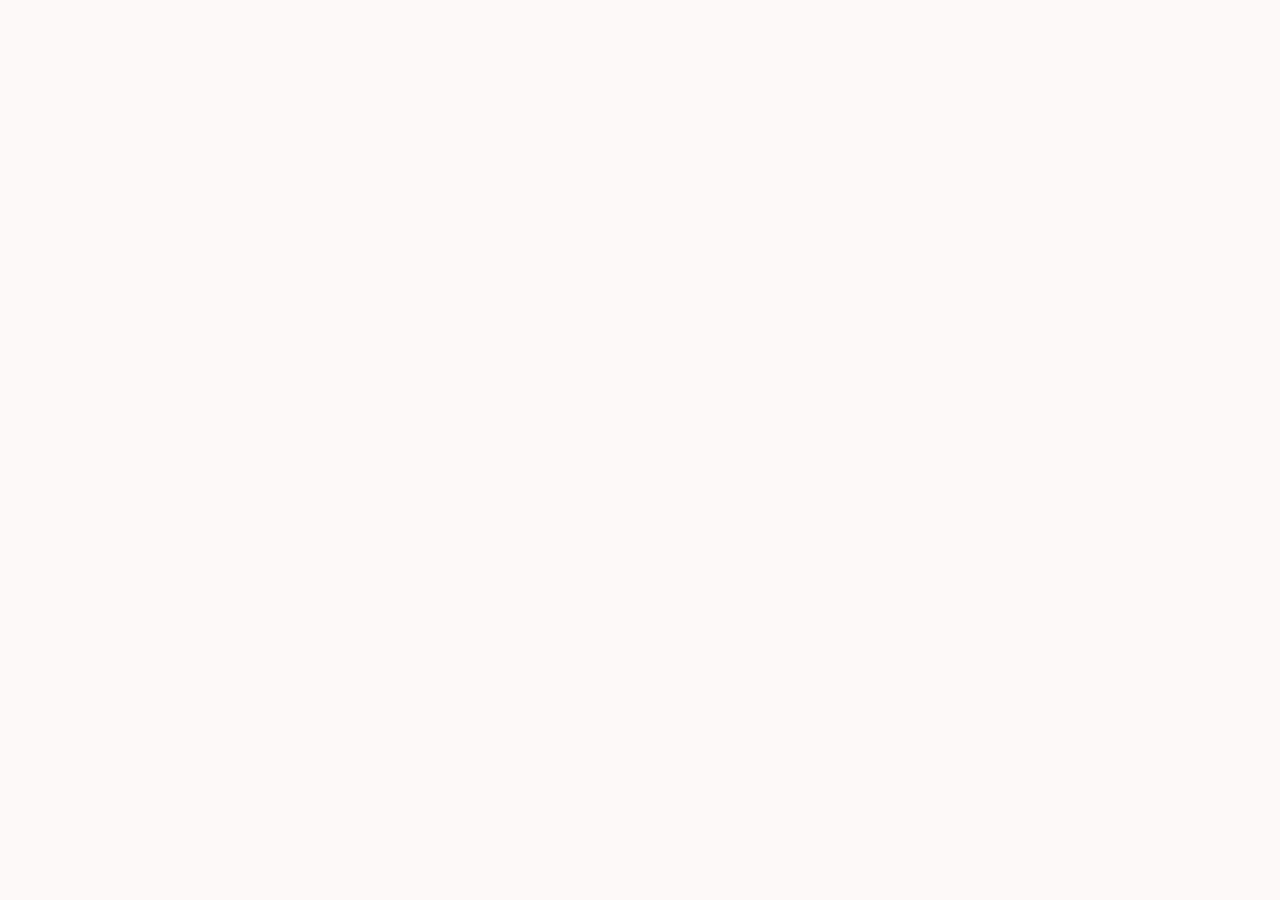
==== commit ea5292f1: "Add files via upload" ====
--- a/index.html
+++ b/index.html
@@ -1,4 +1,4 @@
-<html lang="en"><head><meta charset="utf-8"><meta name="viewport" content="width=device-width, initial-scale=1"><link rel="preload" as="image" href="/__l5e/assets-v1/31ba9a26-5f1f-4e79-809c-66916e726c04/hero-pool.jpg"><link rel="stylesheet" href="/assets/styles-BkqIhbHf.css" data-precedence="default"><link rel="stylesheet" href="https://fonts.googleapis.com/css2?family=Cormorant+Garamond:ital,wght@0,300;0,400;0,500;0,600;1,400&amp;family=Inter:wght@300;400;500;600&amp;display=swap" data-precedence="default"><title>Stillo Revestimentos — Pedras Naturais de Alto Padrão</title><meta name="description" content="Curadoria exclusiva de pedras naturais para piscinas de luxo, saunas, oásis particulares e interiores sofisticados. Hijau, Hitam, Travertino e mais."><meta name="author" content="Stillo Revestimentos"><meta property="og:title" content="Stillo Revestimentos — Pedras Naturais de Alto Padrão"><meta property="og:description" content="Curadoria exclusiva de pedras naturais para piscinas de luxo, saunas, oásis particulares e interiores sofisticados. Hijau, Hitam, Travertino e mais."><meta property="og:type" content="website"><meta name="twitter:card" content="summary_large_image"><meta name="twitter:title" content="Stillo Revestimentos — Pedras Naturais de Alto Padrão"><meta name="twitter:description" content="Curadoria exclusiva de pedras naturais para piscinas de luxo, saunas, oásis particulares e interiores sofisticados. Hijau, Hitam, Travertino e mais."><meta name="twitter:image" content="https://id-preview--f5179e2b-7e07-493d-9391-2d23f872ffe2.lovable.app/og-cover.jpg"><meta property="og:image" content="https://id-preview--f5179e2b-7e07-493d-9391-2d23f872ffe2.lovable.app/og-cover.jpg"><link rel="modulepreload" href="/assets/index-cI8STvBG.js"><link rel="modulepreload" href="/assets/routes-gzH2aUqh.js"><link rel="icon" href="/favicon.ico" type="image/x-icon"><link rel="preconnect" href="https://fonts.googleapis.com"><link rel="preconnect" href="https://fonts.gstatic.com" crossorigin="">
+<html lang="en"><head><meta charset="utf-8"><meta name="viewport" content="width=device-width, initial-scale=1"><link rel="preload" as="image" href="/__l5e/assets-v1/31ba9a26-5f1f-4e79-809c-66916e726c04/hero-pool.jpg"><link rel="stylesheet" href="./styles/styles-BkqIhbHf.css" data-precedence="default"><link rel="stylesheet" href="/css2" data-precedence="default"><title>Stillo Revestimentos — Pedras Naturais de Alto Padrão</title><meta name="description" content="Curadoria exclusiva de pedras naturais para piscinas de luxo, saunas, oásis particulares e interiores sofisticados. Hijau, Hitam, Travertino e mais."><meta name="author" content="Stillo Revestimentos"><meta property="og:title" content="Stillo Revestimentos — Pedras Naturais de Alto Padrão"><meta property="og:description" content="Curadoria exclusiva de pedras naturais para piscinas de luxo, saunas, oásis particulares e interiores sofisticados. Hijau, Hitam, Travertino e mais."><meta property="og:type" content="website"><meta name="twitter:card" content="summary_large_image"><meta name="twitter:title" content="Stillo Revestimentos — Pedras Naturais de Alto Padrão"><meta name="twitter:description" content="Curadoria exclusiva de pedras naturais para piscinas de luxo, saunas, oásis particulares e interiores sofisticados. Hijau, Hitam, Travertino e mais."><meta name="twitter:image" content="https://id-preview--f5179e2b-7e07-493d-9391-2d23f872ffe2.lovable.app/og-cover.jpg"><meta property="og:image" content="https://id-preview--f5179e2b-7e07-493d-9391-2d23f872ffe2.lovable.app/og-cover.jpg"><link rel="modulepreload" href="/assets/index-cI8STvBG.js"><link rel="modulepreload" href="/assets/routes-gzH2aUqh.js"><link rel="icon" href="/favicon.ico" type="image/x-icon"><link rel="preconnect" href="https://fonts.googleapis.com"><link rel="preconnect" href="https://fonts.gstatic.com" crossorigin="">
 <style>
 	@font-face {
 		font-family: 'CameraPlainVariable';
@@ -167,1096 +167,21 @@
 		}
 	}
 </style>
-<link href="https://stillorevestimentos-luxo-catalog.lovable.app/__l5e/assets-v1/31ba9a26-5f1f-4e79-809c-66916e726c04/hero-pool.jpg" rel="stylesheet"><link href="https://stillorevestimentos-luxo-catalog.lovable.app/assets/styles-BkqIhbHf.css" rel="stylesheet"><link href="https://fonts.googleapis.com/css2?family=Cormorant+Garamond:ital,wght@0,300;0,400;0,500;0,600;1,400&amp;family=Inter:wght@300;400;500;600&amp;display=swap" rel="stylesheet"><link href="https://stillorevestimentos-luxo-catalog.lovable.app/assets/index-cI8STvBG.js" rel="stylesheet"><link href="https://stillorevestimentos-luxo-catalog.lovable.app/assets/routes-gzH2aUqh.js" rel="stylesheet"><link href="https://stillorevestimentos-luxo-catalog.lovable.app/favicon.ico" rel="stylesheet"><link href="https://fonts.googleapis.com/" rel="stylesheet"><link href="https://fonts.gstatic.com/" rel="stylesheet"><style>@layer properties {
-  @supports (((-webkit-hyphens:none)) and (not (margin-trim:inline))) or ((-moz-orient:inline) and (not (color:rgb(from red r g b)))) {
-  *, ::before, ::after, ::backdrop { --tw-translate-x: 0; --tw-translate-y: 0; --tw-translate-z: 0; --tw-rotate-x: initial; --tw-rotate-y: initial; --tw-rotate-z: initial; --tw-skew-x: initial; --tw-skew-y: initial; --tw-space-y-reverse: 0; --tw-space-x-reverse: 0; --tw-border-style: solid; --tw-gradient-position: initial; --tw-gradient-from: #0000; --tw-gradient-via: #0000; --tw-gradient-to: #0000; --tw-gradient-stops: initial; --tw-gradient-via-stops: initial; --tw-gradient-from-position: 0%; --tw-gradient-via-position: 50%; --tw-gradient-to-position: 100%; --tw-leading: initial; --tw-font-weight: initial; --tw-tracking: initial; --tw-ordinal: initial; --tw-slashed-zero: initial; --tw-numeric-figure: initial; --tw-numeric-spacing: initial; --tw-numeric-fraction: initial; --tw-shadow: 0 0 #0000; --tw-shadow-color: initial; --tw-shadow-alpha: 100%; --tw-inset-shadow: 0 0 #0000; --tw-inset-shadow-color: initial; --tw-inset-shadow-alpha: 100%; --tw-ring-color: initial; --tw-ring-shadow: 0 0 #0000; --tw-inset-ring-color: initial; --tw-inset-ring-shadow: 0 0 #0000; --tw-ring-inset: initial; --tw-ring-offset-width: 0px; --tw-ring-offset-color: #fff; --tw-ring-offset-shadow: 0 0 #0000; --tw-outline-style: solid; --tw-backdrop-blur: initial; --tw-backdrop-brightness: initial; --tw-backdrop-contrast: initial; --tw-backdrop-grayscale: initial; --tw-backdrop-hue-rotate: initial; --tw-backdrop-invert: initial; --tw-backdrop-opacity: initial; --tw-backdrop-saturate: initial; --tw-backdrop-sepia: initial; --tw-duration: initial; --tw-ease: initial; --tw-scale-x: 1; --tw-scale-y: 1; --tw-scale-z: 1; --tw-content: ""; --tw-animation-delay: 0s; --tw-animation-direction: normal; --tw-animation-duration: initial; --tw-animation-fill-mode: none; --tw-animation-iteration-count: 1; --tw-enter-blur: 0; --tw-enter-opacity: 1; --tw-enter-rotate: 0; --tw-enter-scale: 1; --tw-enter-translate-x: 0; --tw-enter-translate-y: 0; --tw-exit-blur: 0; --tw-exit-opacity: 1; --tw-exit-rotate: 0; --tw-exit-scale: 1; --tw-exit-translate-x: 0; --tw-exit-translate-y: 0; }
-}
-}
-@layer theme {
-  :root, :host { --font-sans: "Inter", ui-sans-serif, system-ui, sans-serif; --font-serif: "Cormorant Garamond", "Times New Roman", serif; --font-mono: ui-monospace, SFMono-Regular, Menlo, Monaco, Consolas, "Liberation Mono", "Courier New", monospace; --color-black: #000; --color-white: #fff; --spacing: .25rem; --container-sm: 24rem; --container-md: 28rem; --container-lg: 32rem; --container-xl: 36rem; --container-2xl: 42rem; --container-4xl: 56rem; --container-5xl: 64rem; --container-7xl: 80rem; --text-xs: .75rem; --text-xs--line-height: calc(1 / .75); --text-sm: .875rem; --text-sm--line-height: calc(1.25 / .875); --text-base: 1rem; --text-base--line-height: calc(1.5 / 1); --text-lg: 1.125rem; --text-lg--line-height: calc(1.75 / 1.125); --text-xl: 1.25rem; --text-xl--line-height: calc(1.75 / 1.25); --text-2xl: 1.5rem; --text-2xl--line-height: calc(2 / 1.5); --text-3xl: 1.875rem; --text-3xl--line-height: calc(2.25 / 1.875); --text-4xl: 2.25rem; --text-4xl--line-height: calc(2.5 / 2.25); --text-5xl: 3rem; --text-5xl--line-height: 1; --text-6xl: 3.75rem; --text-6xl--line-height: 1; --text-7xl: 4.5rem; --text-7xl--line-height: 1; --font-weight-light: 300; --font-weight-normal: 400; --font-weight-medium: 500; --font-weight-semibold: 600; --font-weight-bold: 700; --tracking-tight: -.025em; --tracking-wide: .025em; --tracking-wider: .05em; --tracking-widest: .1em; --leading-tight: 1.25; --leading-relaxed: 1.625; --ease-in-out: cubic-bezier(.4, 0, .2, 1); --animate-pulse: pulse 2s cubic-bezier(.4, 0, .6, 1) infinite; --blur-sm: 8px; --blur-md: 12px; --aspect-video: 16 / 9; --default-transition-duration: .15s; --default-transition-timing-function: cubic-bezier(.4, 0, .2, 1); --default-font-family: "Inter", ui-sans-serif, system-ui, sans-serif; --default-mono-font-family: var(--font-mono); --color-background: var(--background); --color-foreground: var(--foreground); --color-border: var(--border); --color-bronze: var(--bronze); }
-}
-@layer base {
-  *, ::after, ::before, ::backdrop { box-sizing: border-box; border: 0px solid; margin: 0px; padding: 0px; }
-  ::file-selector-button { box-sizing: border-box; border: 0px solid; margin: 0px; padding: 0px; }
-  html, :host { text-size-adjust: 100%; tab-size: 4; line-height: 1.5; font-family: var(--default-font-family,ui-sans-serif, system-ui, sans-serif, "Apple Color Emoji", "Segoe UI Emoji", "Segoe UI Symbol", "Noto Color Emoji"); font-feature-settings: var(--default-font-feature-settings,normal); font-variation-settings: var(--default-font-variation-settings,normal); -webkit-tap-highlight-color: transparent; }
-  hr { height: 0px; color: inherit; border-top-width: 1px; }
-  abbr:where([title]) { text-decoration: underline dotted; }
-  h1, h2, h3, h4, h5, h6 { font-size: inherit; font-weight: inherit; }
-  a { color: inherit; text-decoration: inherit; }
-  b, strong { font-weight: bolder; }
-  code, kbd, samp, pre { font-family: var(--default-mono-font-family,ui-monospace, SFMono-Regular, Menlo, Monaco, Consolas, "Liberation Mono", "Courier New", monospace); font-feature-settings: var(--default-mono-font-feature-settings,normal); font-variation-settings: var(--default-mono-font-variation-settings,normal); font-size: 1em; }
-  small { font-size: 80%; }
-  sub, sup { vertical-align: baseline; font-size: 75%; line-height: 0; position: relative; }
-  sub { bottom: -0.25em; }
-  sup { top: -0.5em; }
-  table { text-indent: 0px; border-color: inherit; border-collapse: collapse; }
-  progress { vertical-align: baseline; }
-  summary { display: list-item; }
-  ol, ul, menu { list-style: none; }
-  img, svg, video, canvas, audio, iframe, embed, object { vertical-align: middle; display: block; }
-  img, video { max-width: 100%; height: auto; }
-  button, input, select, optgroup, textarea { font: inherit; letter-spacing: inherit; color: inherit; opacity: 1; background-color: rgba(0, 0, 0, 0); border-radius: 0px; }
-  ::file-selector-button { font: inherit; letter-spacing: inherit; color: inherit; opacity: 1; background-color: rgba(0, 0, 0, 0); border-radius: 0px; }
-  :where(select:is([multiple], [size])) optgroup { font-weight: bolder; }
-  :where(select:is([multiple], [size])) optgroup option { padding-inline-start: 20px; }
-  ::file-selector-button { margin-inline-end: 4px; }
-  ::placeholder { opacity: 1; }
-  @supports (not ((-webkit-appearance:-apple-pay-button))) or (contain-intrinsic-size:1px) {
-  ::placeholder { color: currentcolor; }
-  @supports (color:color-mix(in lab, red, red)) {
-  ::placeholder { color: color-mix(currentcolor, transparent); }
-}
-}
-  textarea { resize: vertical; }
-  ::-webkit-search-decoration { appearance: none; }
-  ::-webkit-date-and-time-value { min-height: 1lh; text-align: inherit; }
-  ::-webkit-datetime-edit { display: inline-flex; }
-  ::-webkit-datetime-edit-fields-wrapper { padding: 0px; }
-  ::-webkit-datetime-edit { padding-block: 0px; }
-  ::-webkit-datetime-edit-year-field { padding-block: 0px; }
-  ::-webkit-datetime-edit-month-field { padding-block: 0px; }
-  ::-webkit-datetime-edit-day-field { padding-block: 0px; }
-  ::-webkit-datetime-edit-hour-field { padding-block: 0px; }
-  ::-webkit-datetime-edit-minute-field { padding-block: 0px; }
-  ::-webkit-datetime-edit-second-field { padding-block: 0px; }
-  ::-webkit-datetime-edit-millisecond-field { padding-block: 0px; }
-  ::-webkit-datetime-edit-meridiem-field { padding-block: 0px; }
-  ::-webkit-calendar-picker-indicator { line-height: 1; }
-  button, input:where([type="button"], [type="reset"], [type="submit"]) { appearance: button; }
-  ::file-selector-button { appearance: button; }
-  ::-webkit-inner-spin-button { height: auto; }
-  ::-webkit-outer-spin-button { height: auto; }
-  [hidden]:where(:not([hidden="until-found"])) { display: none !important; }
-  * { border-color: var(--color-border); }
-  html { scroll-behavior: smooth; }
-  body { background-color: var(--color-background); color: var(--color-foreground); font-family: var(--font-sans); font-feature-settings: "ss01", "cv11"; -webkit-font-smoothing: antialiased; }
-  h1, h2, h3, h4 { font-family: var(--font-serif); letter-spacing: -0.01em; font-weight: 400; }
-  .font-serif { font-family: var(--font-serif); }
-  .tracking-editorial { letter-spacing: 0.28em; }
-}
-@layer components;
-@layer utilities {
-  .pointer-events-none { pointer-events: none; }
-  .invisible { visibility: hidden; }
-  .sr-only { clip-path: inset(50%); white-space: nowrap; border-width: 0px; width: 1px; height: 1px; margin: -1px; padding: 0px; position: absolute; overflow: hidden; }
-  .absolute { position: absolute; }
-  .fixed { position: fixed; }
-  .relative { position: relative; }
-  .static { position: static; }
-  .inset-0 { inset: calc(var(--spacing) * 0); }
-  .inset-x-0 { inset-inline: calc(var(--spacing) * 0); }
-  .inset-y-0 { inset-block: calc(var(--spacing) * 0); }
-  .start { inset-inline-start: var(--spacing); }
-  .-top-12 { top: calc(var(--spacing) * -12); }
-  .top-0 { top: calc(var(--spacing) * 0); }
-  .top-1\.5 { top: calc(var(--spacing) * 1.5); }
-  .top-1\/2 { top: 50%; }
-  .top-3\.5 { top: calc(var(--spacing) * 3.5); }
-  .top-4 { top: calc(var(--spacing) * 4); }
-  .top-\[1px\] { top: 1px; }
-  .top-\[50\%\] { top: 50%; }
-  .top-\[60\%\] { top: 60%; }
-  .top-full { top: 100%; }
-  .-right-6 { right: calc(var(--spacing) * -6); }
-  .-right-12 { right: calc(var(--spacing) * -12); }
-  .right-0 { right: calc(var(--spacing) * 0); }
-  .right-1 { right: calc(var(--spacing) * 1); }
-  .right-2 { right: calc(var(--spacing) * 2); }
-  .right-3 { right: calc(var(--spacing) * 3); }
-  .right-4 { right: calc(var(--spacing) * 4); }
-  .right-6 { right: calc(var(--spacing) * 6); }
-  .-bottom-6 { bottom: calc(var(--spacing) * -6); }
-  .-bottom-12 { bottom: calc(var(--spacing) * -12); }
-  .bottom-0 { bottom: calc(var(--spacing) * 0); }
-  .bottom-6 { bottom: calc(var(--spacing) * 6); }
-  .-left-12 { left: calc(var(--spacing) * -12); }
-  .left-0 { left: calc(var(--spacing) * 0); }
-  .left-1\/2 { left: 50%; }
-  .left-2 { left: calc(var(--spacing) * 2); }
-  .left-4 { left: calc(var(--spacing) * 4); }
-  .left-\[50\%\] { left: 50%; }
-  .z-10 { z-index: 10; }
-  .z-20 { z-index: 20; }
-  .z-40 { z-index: 40; }
-  .z-50 { z-index: 50; }
-  .z-\[1\] { z-index: 1; }
-  .z-\[60\] { z-index: 60; }
-  .-mx-1 { margin-inline: calc(var(--spacing) * -1); }
-  .mx-2 { margin-inline: calc(var(--spacing) * 2); }
-  .mx-3\.5 { margin-inline: calc(var(--spacing) * 3.5); }
-  .mx-auto { margin-inline: auto; }
-  .my-0\.5 { margin-block: calc(var(--spacing) * .5); }
-  .my-1 { margin-block: calc(var(--spacing) * 1); }
-  .-mt-4 { margin-top: calc(var(--spacing) * -4); }
-  .mt-1 { margin-top: calc(var(--spacing) * 1); }
-  .mt-1\.5 { margin-top: calc(var(--spacing) * 1.5); }
-  .mt-2 { margin-top: calc(var(--spacing) * 2); }
-  .mt-3 { margin-top: calc(var(--spacing) * 3); }
-  .mt-4 { margin-top: calc(var(--spacing) * 4); }
-  .mt-5 { margin-top: calc(var(--spacing) * 5); }
-  .mt-6 { margin-top: calc(var(--spacing) * 6); }
-  .mt-8 { margin-top: calc(var(--spacing) * 8); }
-  .mt-10 { margin-top: calc(var(--spacing) * 10); }
-  .mt-12 { margin-top: calc(var(--spacing) * 12); }
-  .mt-14 { margin-top: calc(var(--spacing) * 14); }
-  .mt-24 { margin-top: calc(var(--spacing) * 24); }
-  .mt-auto { margin-top: auto; }
-  .mr-2 { margin-right: calc(var(--spacing) * 2); }
-  .mb-1 { margin-bottom: calc(var(--spacing) * 1); }
-  .mb-3 { margin-bottom: calc(var(--spacing) * 3); }
-  .-ml-4 { margin-left: calc(var(--spacing) * -4); }
-  .ml-1 { margin-left: calc(var(--spacing) * 1); }
-  .ml-auto { margin-left: auto; }
-  .line-clamp-2 { -webkit-line-clamp: 2; -webkit-box-orient: vertical; display: -webkit-box; overflow: hidden; }
-  .block { display: block; }
-  .flex { display: flex; }
-  .grid { display: grid; }
-  .hidden { display: none; }
-  .inline-block { display: inline-block; }
-  .inline-flex { display: inline-flex; }
-  .table { display: table; }
-  .aspect-\[4\/5\] { aspect-ratio: 4 / 5; }
-  .aspect-square { aspect-ratio: 1 / 1; }
-  .aspect-video { aspect-ratio: var(--aspect-video); }
-  .size-\(--cell-size\) { width: var(--cell-size); height: var(--cell-size); }
-  .size-4 { width: calc(var(--spacing) * 4); height: calc(var(--spacing) * 4); }
-  .gold-rule { background: linear-gradient(to right, transparent, var(--color-bronze) 30%, var(--color-bronze) 70%, transparent); height: 1px; }
-  .h-\(--cell-size\) { height: var(--cell-size); }
-  .h-1\.5 { height: calc(var(--spacing) * 1.5); }
-  .h-2 { height: calc(var(--spacing) * 2); }
-  .h-2\.5 { height: calc(var(--spacing) * 2.5); }
-  .h-3 { height: calc(var(--spacing) * 3); }
-  .h-3\.5 { height: calc(var(--spacing) * 3.5); }
-  .h-4 { height: calc(var(--spacing) * 4); }
-  .h-5 { height: calc(var(--spacing) * 5); }
-  .h-7 { height: calc(var(--spacing) * 7); }
-  .h-8 { height: calc(var(--spacing) * 8); }
-  .h-9 { height: calc(var(--spacing) * 9); }
-  .h-10 { height: calc(var(--spacing) * 10); }
-  .h-12 { height: calc(var(--spacing) * 12); }
-  .h-14 { height: calc(var(--spacing) * 14); }
-  .h-20 { height: calc(var(--spacing) * 20); }
-  .h-64 { height: calc(var(--spacing) * 64); }
-  .h-\[1px\] { height: 1px; }
-  .h-\[520px\] { height: 520px; }
-  .h-\[var\(--radix-navigation-menu-viewport-height\)\] { height: var(--radix-navigation-menu-viewport-height); }
-  .h-\[var\(--radix-select-trigger-height\)\] { height: var(--radix-select-trigger-height); }
-  .h-auto { height: auto; }
-  .h-full { height: 100%; }
-  .h-px { height: 1px; }
-  .h-screen { height: 100vh; }
-  .h-svh { height: 100svh; }
-  .max-h-\(--radix-context-menu-content-available-height\) { max-height: var(--radix-context-menu-content-available-height); }
-  .max-h-\(--radix-select-content-available-height\) { max-height: var(--radix-select-content-available-height); }
-  .max-h-\[90vh\] { max-height: 90vh; }
-  .max-h-\[300px\] { max-height: 300px; }
-  .max-h-\[var\(--radix-dropdown-menu-content-available-height\)\] { max-height: var(--radix-dropdown-menu-content-available-height); }
-  .min-h-0 { min-height: calc(var(--spacing) * 0); }
-  .min-h-\[60px\] { min-height: 60px; }
-  .min-h-\[720px\] { min-height: 720px; }
-  .min-h-screen { min-height: 100vh; }
-  .min-h-svh { min-height: 100svh; }
-  .w-\(--cell-size\) { width: var(--cell-size); }
-  .w-\(--sidebar-width\) { width: var(--sidebar-width); }
-  .w-0 { width: calc(var(--spacing) * 0); }
-  .w-1 { width: calc(var(--spacing) * 1); }
-  .w-2 { width: calc(var(--spacing) * 2); }
-  .w-2\.5 { width: calc(var(--spacing) * 2.5); }
-  .w-3 { width: calc(var(--spacing) * 3); }
-  .w-3\.5 { width: calc(var(--spacing) * 3.5); }
-  .w-3\/4 { width: 75%; }
-  .w-4 { width: calc(var(--spacing) * 4); }
-  .w-5 { width: calc(var(--spacing) * 5); }
-  .w-7 { width: calc(var(--spacing) * 7); }
-  .w-8 { width: calc(var(--spacing) * 8); }
-  .w-9 { width: calc(var(--spacing) * 9); }
-  .w-10 { width: calc(var(--spacing) * 10); }
-  .w-14 { width: calc(var(--spacing) * 14); }
-  .w-16 { width: calc(var(--spacing) * 16); }
-  .w-24 { width: calc(var(--spacing) * 24); }
-  .w-64 { width: calc(var(--spacing) * 64); }
-  .w-72 { width: calc(var(--spacing) * 72); }
-  .w-\[1px\] { width: 1px; }
-  .w-\[100px\] { width: 100px; }
-  .w-auto { width: auto; }
-  .w-fit { width: fit-content; }
-  .w-full { width: 100%; }
-  .w-max { width: max-content; }
-  .w-px { width: 1px; }
-  .max-w-\(--skeleton-width\) { max-width: var(--skeleton-width); }
-  .max-w-2xl { max-width: var(--container-2xl); }
-  .max-w-4xl { max-width: var(--container-4xl); }
-  .max-w-5xl { max-width: var(--container-5xl); }
-  .max-w-7xl { max-width: var(--container-7xl); }
-  .max-w-lg { max-width: var(--container-lg); }
-  .max-w-max { max-width: max-content; }
-  .max-w-md { max-width: var(--container-md); }
-  .max-w-sm { max-width: var(--container-sm); }
-  .max-w-xl { max-width: var(--container-xl); }
-  .min-w-\(--cell-size\) { min-width: var(--cell-size); }
-  .min-w-0 { min-width: calc(var(--spacing) * 0); }
-  .min-w-5 { min-width: calc(var(--spacing) * 5); }
-  .min-w-8 { min-width: calc(var(--spacing) * 8); }
-  .min-w-9 { min-width: calc(var(--spacing) * 9); }
-  .min-w-10 { min-width: calc(var(--spacing) * 10); }
-  .min-w-\[8rem\] { min-width: 8rem; }
-  .min-w-\[12rem\] { min-width: 12rem; }
-  .min-w-\[var\(--radix-select-trigger-width\)\] { min-width: var(--radix-select-trigger-width); }
-  .flex-1 { flex: 1 1 0%; }
-  .shrink-0 { flex-shrink: 0; }
-  .grow { flex-grow: 1; }
-  .grow-0 { flex-grow: 0; }
-  .basis-full { flex-basis: 100%; }
-  .caption-bottom { caption-side: bottom; }
-  .border-collapse { border-collapse: collapse; }
-  .origin-\(--radix-context-menu-content-transform-origin\) { transform-origin: var(--radix-context-menu-content-transform-origin); }
-  .origin-\(--radix-dropdown-menu-content-transform-origin\) { transform-origin: var(--radix-dropdown-menu-content-transform-origin); }
-  .origin-\(--radix-hover-card-content-transform-origin\) { transform-origin: var(--radix-hover-card-content-transform-origin); }
-  .origin-\(--radix-menubar-content-transform-origin\) { transform-origin: var(--radix-menubar-content-transform-origin); }
-  .origin-\(--radix-popover-content-transform-origin\) { transform-origin: var(--radix-popover-content-transform-origin); }
-  .origin-\(--radix-select-content-transform-origin\) { transform-origin: var(--radix-select-content-transform-origin); }
-  .origin-\(--radix-tooltip-content-transform-origin\) { transform-origin: var(--radix-tooltip-content-transform-origin); }
-  .-translate-x-1\/2 { --tw-translate-x: calc(calc(1 / 2 * 100%) * -1); translate: var(--tw-translate-x) var(--tw-translate-y); }
-  .-translate-x-2 { --tw-translate-x: calc(var(--spacing) * -2); translate: var(--tw-translate-x) var(--tw-translate-y); }
-  .-translate-x-px { --tw-translate-x: -1px; translate: var(--tw-translate-x) var(--tw-translate-y); }
-  .translate-x-\[-50\%\] { --tw-translate-x: -50%; translate: var(--tw-translate-x) var(--tw-translate-y); }
-  .translate-x-px { --tw-translate-x: 1px; translate: var(--tw-translate-x) var(--tw-translate-y); }
-  .-translate-y-1\/2 { --tw-translate-y: calc(calc(1 / 2 * 100%) * -1); translate: var(--tw-translate-x) var(--tw-translate-y); }
-  .translate-y-\[-50\%\] { --tw-translate-y: -50%; translate: var(--tw-translate-x) var(--tw-translate-y); }
-  .rotate-45 { rotate: 45deg; }
-  .rotate-90 { rotate: 90deg; }
-  .transform { transform: var(--tw-rotate-x,) var(--tw-rotate-y,) var(--tw-rotate-z,) var(--tw-skew-x,) var(--tw-skew-y,); }
-  .animate-caret-blink { animation: 1.25s ease-out 0s infinite normal none running caret-blink; }
-  .animate-in { animation: enter var(--tw-animation-duration,var(--tw-duration,.15s))var(--tw-ease,ease)var(--tw-animation-delay,0s)var(--tw-animation-iteration-count,1)var(--tw-animation-direction,normal)var(--tw-animation-fill-mode,none); }
-  .animate-pulse { animation: var(--animate-pulse); }
-  .fade-up { animation: 1.2s ease-out 0s 1 normal both running fade-up; }
-  .pulse-whatsapp { animation: 2s ease 0s infinite normal none running pulse-ring; }
-  .cursor-default { cursor: default; }
-  .cursor-pointer { cursor: pointer; }
-  .touch-none { touch-action: none; }
-  .list-none { list-style-type: none; }
-  .columns-1 { columns: 1; }
-  .break-inside-avoid { break-inside: avoid; }
-  .grid-cols-3 { grid-template-columns: repeat(3, minmax(0px, 1fr)); }
-  .flex-col { flex-direction: column; }
-  .flex-col-reverse { flex-direction: column-reverse; }
-  .flex-row { flex-direction: row; }
-  .flex-wrap { flex-wrap: wrap; }
-  .place-content-center { place-content: center; }
-  .items-baseline { align-items: baseline; }
-  .items-center { align-items: center; }
-  .items-end { align-items: flex-end; }
-  .items-start { align-items: flex-start; }
-  .items-stretch { align-items: stretch; }
-  .justify-between { justify-content: space-between; }
-  .justify-center { justify-content: center; }
-  .justify-end { justify-content: flex-end; }
-  .gap-1 { gap: calc(var(--spacing) * 1); }
-  .gap-1\.5 { gap: calc(var(--spacing) * 1.5); }
-  .gap-2 { gap: calc(var(--spacing) * 2); }
-  .gap-3 { gap: calc(var(--spacing) * 3); }
-  .gap-4 { gap: calc(var(--spacing) * 4); }
-  .gap-6 { gap: calc(var(--spacing) * 6); }
-  .gap-8 { gap: calc(var(--spacing) * 8); }
-  .gap-10 { gap: calc(var(--spacing) * 10); }
-  .gap-16 { gap: calc(var(--spacing) * 16); }
-  :where(.space-y-1\.5 > :not(:last-child)) { --tw-space-y-reverse: 0; margin-block-start: calc(calc(var(--spacing) * 1.5) * var(--tw-space-y-reverse)); margin-block-end: calc(calc(var(--spacing) * 1.5) * calc(1 - var(--tw-space-y-reverse))); }
-  :where(.space-y-2 > :not(:last-child)) { --tw-space-y-reverse: 0; margin-block-start: calc(calc(var(--spacing) * 2) * var(--tw-space-y-reverse)); margin-block-end: calc(calc(var(--spacing) * 2) * calc(1 - var(--tw-space-y-reverse))); }
-  :where(.space-x-1 > :not(:last-child)) { --tw-space-x-reverse: 0; margin-inline-start: calc(calc(var(--spacing) * 1) * var(--tw-space-x-reverse)); margin-inline-end: calc(calc(var(--spacing) * 1) * calc(1 - var(--tw-space-x-reverse))); }
-  .overflow-auto { overflow: auto; }
-  .overflow-hidden { overflow: hidden; }
-  .overflow-x-hidden { overflow-x: hidden; }
-  .overflow-y-auto { overflow-y: auto; }
-  .rounded-\[2px\] { border-radius: 2px; }
-  .rounded-\[inherit\] { border-radius: inherit; }
-  .rounded-full { border-radius: 3.40282e+38px; }
-  .rounded-lg { border-radius: var(--radius); }
-  .rounded-md { border-radius: calc(var(--radius) - 2px); }
-  .rounded-none { border-radius: 0px; }
-  .rounded-sm { border-radius: calc(var(--radius) - 4px); }
-  .rounded-xl { border-radius: calc(var(--radius) + 4px); }
-  .rounded-t-\[10px\] { border-top-left-radius: 10px; border-top-right-radius: 10px; }
-  .rounded-l-md { border-top-left-radius: calc(var(--radius) - 2px); border-bottom-left-radius: calc(var(--radius) - 2px); }
-  .rounded-tl-sm { border-top-left-radius: calc(var(--radius) - 4px); }
-  .rounded-r-md { border-top-right-radius: calc(var(--radius) - 2px); border-bottom-right-radius: calc(var(--radius) - 2px); }
-  .border { border-style: var(--tw-border-style); border-width: 1px; }
-  .border-2 { border-style: var(--tw-border-style); border-width: 2px; }
-  .border-\[1\.5px\] { border-style: var(--tw-border-style); border-width: 1.5px; }
-  .border-y { border-block-style: var(--tw-border-style); border-block-width: 1px; }
-  .border-t { border-top-style: var(--tw-border-style); border-top-width: 1px; }
-  .border-r { border-right-style: var(--tw-border-style); border-right-width: 1px; }
-  .border-b { border-bottom-style: var(--tw-border-style); border-bottom-width: 1px; }
-  .border-l { border-left-style: var(--tw-border-style); border-left-width: 1px; }
-  .border-dashed { --tw-border-style: dashed; border-style: dashed; }
-  .border-\(--color-border\) { border-color: var(--color-border); }
-  .border-border, .border-border\/50 { border-color: var(--border); }
-  @supports (color:color-mix(in lab, red, red)) {
-  .border-border\/50 { border-color: color-mix(in oklab, var(--border) 50%, transparent); }
-}
-  .border-border\/60 { border-color: var(--border); }
-  @supports (color:color-mix(in lab, red, red)) {
-  .border-border\/60 { border-color: color-mix(in oklab, var(--border) 60%, transparent); }
-}
-  .border-destructive\/50 { border-color: var(--destructive); }
-  @supports (color:color-mix(in lab, red, red)) {
-  .border-destructive\/50 { border-color: color-mix(in oklab, var(--destructive) 50%, transparent); }
-}
-  .border-ink { border-color: var(--ink); }
-  .border-input { border-color: var(--input); }
-  .border-primary, .border-primary\/50 { border-color: var(--primary); }
-  @supports (color:color-mix(in lab, red, red)) {
-  .border-primary\/50 { border-color: color-mix(in oklab, var(--primary) 50%, transparent); }
-}
-  .border-transparent { border-color: rgba(0, 0, 0, 0); }
-  .border-white\/40 { border-color: rgba(255, 255, 255, 0.4); }
-  @supports (color:color-mix(in lab, red, red)) {
-  .border-white\/40 { border-color: color-mix(in oklab, var(--color-white) 40%, transparent); }
-}
-  .border-white\/70 { border-color: rgba(255, 255, 255, 0.7); }
-  @supports (color:color-mix(in lab, red, red)) {
-  .border-white\/70 { border-color: color-mix(in oklab, var(--color-white) 70%, transparent); }
-}
-  .border-t-transparent { border-top-color: rgba(0, 0, 0, 0); }
-  .border-l-transparent { border-left-color: rgba(0, 0, 0, 0); }
-  .bg-\(--color-bg\) { background-color: var(--color-bg); }
-  .bg-accent { background-color: var(--accent); }
-  .bg-background, .bg-background\/75 { background-color: var(--background); }
-  @supports (color:color-mix(in lab, red, red)) {
-  .bg-background\/75 { background-color: color-mix(in oklab, var(--background) 75%, transparent); }
-}
-  .bg-background\/90 { background-color: var(--background); }
-  @supports (color:color-mix(in lab, red, red)) {
-  .bg-background\/90 { background-color: color-mix(in oklab, var(--background) 90%, transparent); }
-}
-  .bg-black\/30 { background-color: rgba(0, 0, 0, 0.3); }
-  @supports (color:color-mix(in lab, red, red)) {
-  .bg-black\/30 { background-color: color-mix(in oklab, var(--color-black) 30%, transparent); }
-}
-  .bg-black\/80 { background-color: rgba(0, 0, 0, 0.8); }
-  @supports (color:color-mix(in lab, red, red)) {
-  .bg-black\/80 { background-color: color-mix(in oklab, var(--color-black) 80%, transparent); }
-}
-  .bg-border { background-color: var(--border); }
-  .bg-bronze { background-color: var(--bronze); }
-  .bg-card { background-color: var(--card); }
-  .bg-destructive { background-color: var(--destructive); }
-  .bg-foreground { background-color: var(--foreground); }
-  .bg-ink, .bg-ink\/0 { background-color: var(--ink); }
-  @supports (color:color-mix(in lab, red, red)) {
-  .bg-ink\/0 { background-color: color-mix(in oklab, var(--ink) 0%, transparent); }
-}
-  .bg-ink\/70 { background-color: var(--ink); }
-  @supports (color:color-mix(in lab, red, red)) {
-  .bg-ink\/70 { background-color: color-mix(in oklab, var(--ink) 70%, transparent); }
-}
-  .bg-ink\/90 { background-color: var(--ink); }
-  @supports (color:color-mix(in lab, red, red)) {
-  .bg-ink\/90 { background-color: color-mix(in oklab, var(--ink) 90%, transparent); }
-}
-  .bg-muted, .bg-muted\/50 { background-color: var(--muted); }
-  @supports (color:color-mix(in lab, red, red)) {
-  .bg-muted\/50 { background-color: color-mix(in oklab, var(--muted) 50%, transparent); }
-}
-  .bg-popover { background-color: var(--popover); }
-  .bg-primary, .bg-primary\/10 { background-color: var(--primary); }
-  @supports (color:color-mix(in lab, red, red)) {
-  .bg-primary\/10 { background-color: color-mix(in oklab, var(--primary) 10%, transparent); }
-}
-  .bg-primary\/20 { background-color: var(--primary); }
-  @supports (color:color-mix(in lab, red, red)) {
-  .bg-primary\/20 { background-color: color-mix(in oklab, var(--primary) 20%, transparent); }
-}
-  .bg-sand, .bg-sand\/40 { background-color: var(--sand); }
-  @supports (color:color-mix(in lab, red, red)) {
-  .bg-sand\/40 { background-color: color-mix(in oklab, var(--sand) 40%, transparent); }
-}
-  .bg-secondary { background-color: var(--secondary); }
-  .bg-transparent { background-color: rgba(0, 0, 0, 0); }
-  .bg-gradient-to-b { --tw-gradient-position: to bottom in oklab; background-image: linear-gradient(var(--tw-gradient-stops)); }
-  .bg-\[radial-gradient\(circle_at_center\,_rgba\(255\,255\,255\,0\.15\)_0\%\,_transparent_70\%\)\] { background-image: radial-gradient(circle, rgba(255, 255, 255, 0.15) 0%, rgba(0, 0, 0, 0) 70%); }
-  .from-black\/30 { --tw-gradient-from: #0000004d; }
-  @supports (color:color-mix(in lab, red, red)) {
-  .from-black\/30 { --tw-gradient-from: color-mix(in oklab, var(--color-black) 30%, transparent); }
-}
-  .from-black\/30 { --tw-gradient-stops: var(--tw-gradient-via-stops,var(--tw-gradient-position), var(--tw-gradient-from) var(--tw-gradient-from-position), var(--tw-gradient-to) var(--tw-gradient-to-position)); }
-  .via-black\/20 { --tw-gradient-via: #0003; }
-  @supports (color:color-mix(in lab, red, red)) {
-  .via-black\/20 { --tw-gradient-via: color-mix(in oklab, var(--color-black) 20%, transparent); }
-}
-  .via-black\/20 { --tw-gradient-via-stops: var(--tw-gradient-position), var(--tw-gradient-from) var(--tw-gradient-from-position), var(--tw-gradient-via) var(--tw-gradient-via-position), var(--tw-gradient-to) var(--tw-gradient-to-position); --tw-gradient-stops: var(--tw-gradient-via-stops); }
-  .to-black\/70 { --tw-gradient-to: #000000b3; }
-  @supports (color:color-mix(in lab, red, red)) {
-  .to-black\/70 { --tw-gradient-to: color-mix(in oklab, var(--color-black) 70%, transparent); }
-}
-  .to-black\/70 { --tw-gradient-stops: var(--tw-gradient-via-stops,var(--tw-gradient-position), var(--tw-gradient-from) var(--tw-gradient-from-position), var(--tw-gradient-to) var(--tw-gradient-to-position)); }
-  .fill-current { fill: currentcolor; }
-  .fill-primary { fill: var(--primary); }
-  .object-cover { object-fit: cover; }
-  .p-0 { padding: calc(var(--spacing) * 0); }
-  .p-1 { padding: calc(var(--spacing) * 1); }
-  .p-2 { padding: calc(var(--spacing) * 2); }
-  .p-3 { padding: calc(var(--spacing) * 3); }
-  .p-4 { padding: calc(var(--spacing) * 4); }
-  .p-6 { padding: calc(var(--spacing) * 6); }
-  .p-7 { padding: calc(var(--spacing) * 7); }
-  .p-8 { padding: calc(var(--spacing) * 8); }
-  .p-\[1px\] { padding: 1px; }
-  .px-\(--cell-size\) { padding-inline: var(--cell-size); }
-  .px-1 { padding-inline: calc(var(--spacing) * 1); }
-  .px-1\.5 { padding-inline: calc(var(--spacing) * 1.5); }
-  .px-2 { padding-inline: calc(var(--spacing) * 2); }
-  .px-2\.5 { padding-inline: calc(var(--spacing) * 2.5); }
-  .px-3 { padding-inline: calc(var(--spacing) * 3); }
-  .px-4 { padding-inline: calc(var(--spacing) * 4); }
-  .px-5 { padding-inline: calc(var(--spacing) * 5); }
-  .px-6 { padding-inline: calc(var(--spacing) * 6); }
-  .px-7 { padding-inline: calc(var(--spacing) * 7); }
-  .px-8 { padding-inline: calc(var(--spacing) * 8); }
-  .py-0\.5 { padding-block: calc(var(--spacing) * .5); }
-  .py-1 { padding-block: calc(var(--spacing) * 1); }
-  .py-1\.5 { padding-block: calc(var(--spacing) * 1.5); }
-  .py-2 { padding-block: calc(var(--spacing) * 2); }
-  .py-2\.5 { padding-block: calc(var(--spacing) * 2.5); }
-  .py-3 { padding-block: calc(var(--spacing) * 3); }
-  .py-3\.5 { padding-block: calc(var(--spacing) * 3.5); }
-  .py-4 { padding-block: calc(var(--spacing) * 4); }
-  .py-6 { padding-block: calc(var(--spacing) * 6); }
-  .py-16 { padding-block: calc(var(--spacing) * 16); }
-  .py-24 { padding-block: calc(var(--spacing) * 24); }
-  .py-28 { padding-block: calc(var(--spacing) * 28); }
-  .pt-0 { padding-top: calc(var(--spacing) * 0); }
-  .pt-3 { padding-top: calc(var(--spacing) * 3); }
-  .pt-4 { padding-top: calc(var(--spacing) * 4); }
-  .pr-1 { padding-right: calc(var(--spacing) * 1); }
-  .pr-2 { padding-right: calc(var(--spacing) * 2); }
-  .pr-2\.5 { padding-right: calc(var(--spacing) * 2.5); }
-  .pr-8 { padding-right: calc(var(--spacing) * 8); }
-  .pb-3 { padding-bottom: calc(var(--spacing) * 3); }
-  .pb-4 { padding-bottom: calc(var(--spacing) * 4); }
-  .pb-24 { padding-bottom: calc(var(--spacing) * 24); }
-  .pl-2 { padding-left: calc(var(--spacing) * 2); }
-  .pl-2\.5 { padding-left: calc(var(--spacing) * 2.5); }
-  .pl-4 { padding-left: calc(var(--spacing) * 4); }
-  .pl-8 { padding-left: calc(var(--spacing) * 8); }
-  .text-center { text-align: center; }
-  .text-left { text-align: left; }
-  .align-middle { vertical-align: middle; }
-  .eyebrow { font-family: var(--font-sans); letter-spacing: 0.32em; text-transform: uppercase; color: var(--color-bronze); font-size: 0.72rem; font-weight: 500; }
-  .font-mono { font-family: var(--font-mono); }
-  .font-serif { font-family: "Cormorant Garamond", "Times New Roman", serif; }
-  .text-2xl { font-size: var(--text-2xl); line-height: var(--tw-leading,var(--text-2xl--line-height)); }
-  .text-3xl { font-size: var(--text-3xl); line-height: var(--tw-leading,var(--text-3xl--line-height)); }
-  .text-4xl { font-size: var(--text-4xl); line-height: var(--tw-leading,var(--text-4xl--line-height)); }
-  .text-5xl { font-size: var(--text-5xl); line-height: var(--tw-leading,var(--text-5xl--line-height)); }
-  .text-7xl { font-size: var(--text-7xl); line-height: var(--tw-leading,var(--text-7xl--line-height)); }
-  .text-base { font-size: var(--text-base); line-height: var(--tw-leading,var(--text-base--line-height)); }
-  .text-lg { font-size: var(--text-lg); line-height: var(--tw-leading,var(--text-lg--line-height)); }
-  .text-sm { font-size: var(--text-sm); line-height: var(--tw-leading,var(--text-sm--line-height)); }
-  .text-xl { font-size: var(--text-xl); line-height: var(--tw-leading,var(--text-xl--line-height)); }
-  .text-xs { font-size: var(--text-xs); line-height: var(--tw-leading,var(--text-xs--line-height)); }
-  .text-\[0\.8rem\] { font-size: 0.8rem; }
-  .text-\[10px\] { font-size: 10px; }
-  .leading-\[1\.05\] { --tw-leading: 1.05; line-height: 1.05; }
-  .leading-none { --tw-leading: 1; line-height: 1; }
-  .leading-relaxed { --tw-leading: var(--leading-relaxed); line-height: var(--leading-relaxed); }
-  .leading-tight { --tw-leading: var(--leading-tight); line-height: var(--leading-tight); }
-  .font-bold { --tw-font-weight: var(--font-weight-bold); font-weight: var(--font-weight-bold); }
-  .font-light { --tw-font-weight: var(--font-weight-light); font-weight: var(--font-weight-light); }
-  .font-medium { --tw-font-weight: var(--font-weight-medium); font-weight: var(--font-weight-medium); }
-  .font-normal { --tw-font-weight: var(--font-weight-normal); font-weight: var(--font-weight-normal); }
-  .font-semibold { --tw-font-weight: var(--font-weight-semibold); font-weight: var(--font-weight-semibold); }
-  .tracking-\[0\.4em\] { --tw-tracking: .4em; letter-spacing: 0.4em; }
-  .tracking-\[0\.28em\] { --tw-tracking: .28em; letter-spacing: 0.28em; }
-  .tracking-\[0\.32em\] { --tw-tracking: .32em; letter-spacing: 0.32em; }
-  .tracking-tight { --tw-tracking: var(--tracking-tight); letter-spacing: var(--tracking-tight); }
-  .tracking-wide { --tw-tracking: var(--tracking-wide); letter-spacing: var(--tracking-wide); }
-  .tracking-wider { --tw-tracking: var(--tracking-wider); letter-spacing: var(--tracking-wider); }
-  .tracking-widest { --tw-tracking: var(--tracking-widest); letter-spacing: var(--tracking-widest); }
-  .break-words { overflow-wrap: break-word; }
-  .whitespace-nowrap { white-space: nowrap; }
-  .text-accent-foreground { color: var(--accent-foreground); }
-  .text-background { color: var(--background); }
-  .text-bronze { color: var(--bronze); }
-  .text-bronze-soft { color: var(--bronze-soft); }
-  .text-card-foreground { color: var(--card-foreground); }
-  .text-current { color: currentcolor; }
-  .text-destructive { color: var(--destructive); }
-  .text-destructive-foreground { color: var(--destructive-foreground); }
-  .text-foreground { color: var(--foreground); }
-  .text-ink { color: var(--ink); }
-  .text-muted-foreground { color: var(--muted-foreground); }
-  .text-popover-foreground { color: var(--popover-foreground); }
-  .text-primary { color: var(--primary); }
-  .text-primary-foreground { color: var(--primary-foreground); }
-  .text-secondary-foreground { color: var(--secondary-foreground); }
-  .text-white { color: var(--color-white); }
-  .text-white\/70 { color: rgba(255, 255, 255, 0.7); }
-  @supports (color:color-mix(in lab, red, red)) {
-  .text-white\/70 { color: color-mix(in oklab, var(--color-white) 70%, transparent); }
-}
-  .text-white\/80 { color: rgba(255, 255, 255, 0.8); }
-  @supports (color:color-mix(in lab, red, red)) {
-  .text-white\/80 { color: color-mix(in oklab, var(--color-white) 80%, transparent); }
-}
-  .uppercase { text-transform: uppercase; }
-  .tabular-nums { --tw-numeric-spacing: tabular-nums; font-variant-numeric: var(--tw-ordinal,) var(--tw-slashed-zero,) var(--tw-numeric-figure,) var(--tw-numeric-spacing,) var(--tw-numeric-fraction,); }
-  .underline-offset-4 { text-underline-offset: 4px; }
-  .opacity-0 { opacity: 0; }
-  .opacity-50 { opacity: 0.5; }
-  .opacity-60 { opacity: 0.6; }
-  .opacity-70 { opacity: 0.7; }
-  .opacity-\[0\.04\] { opacity: 0.04; }
-  .shadow { --tw-shadow: 0 1px 3px 0 var(--tw-shadow-color,#0000001a), 0 1px 2px -1px var(--tw-shadow-color,#0000001a); box-shadow: var(--tw-inset-shadow), var(--tw-inset-ring-shadow), var(--tw-ring-offset-shadow), var(--tw-ring-shadow), var(--tw-shadow); }
-  .shadow-\[0_0_0_1px_var\(--sidebar-border\)\] { --tw-shadow: 0 0 0 1px var(--tw-shadow-color,var(--sidebar-border)); box-shadow: var(--tw-inset-shadow), var(--tw-inset-ring-shadow), var(--tw-ring-offset-shadow), var(--tw-ring-shadow), var(--tw-shadow); }
-  .shadow-lg { --tw-shadow: 0 10px 15px -3px var(--tw-shadow-color,#0000001a), 0 4px 6px -4px var(--tw-shadow-color,#0000001a); box-shadow: var(--tw-inset-shadow), var(--tw-inset-ring-shadow), var(--tw-ring-offset-shadow), var(--tw-ring-shadow), var(--tw-shadow); }
-  .shadow-md { --tw-shadow: 0 4px 6px -1px var(--tw-shadow-color,#0000001a), 0 2px 4px -2px var(--tw-shadow-color,#0000001a); box-shadow: var(--tw-inset-shadow), var(--tw-inset-ring-shadow), var(--tw-ring-offset-shadow), var(--tw-ring-shadow), var(--tw-shadow); }
-  .shadow-none { --tw-shadow: 0 0 #0000; box-shadow: var(--tw-inset-shadow), var(--tw-inset-ring-shadow), var(--tw-ring-offset-shadow), var(--tw-ring-shadow), var(--tw-shadow); }
-  .shadow-sm { --tw-shadow: 0 1px 3px 0 var(--tw-shadow-color,#0000001a), 0 1px 2px -1px var(--tw-shadow-color,#0000001a); box-shadow: var(--tw-inset-shadow), var(--tw-inset-ring-shadow), var(--tw-ring-offset-shadow), var(--tw-ring-shadow), var(--tw-shadow); }
-  .shadow-xl { --tw-shadow: 0 20px 25px -5px var(--tw-shadow-color,#0000001a), 0 8px 10px -6px var(--tw-shadow-color,#0000001a); box-shadow: var(--tw-inset-shadow), var(--tw-inset-ring-shadow), var(--tw-ring-offset-shadow), var(--tw-ring-shadow), var(--tw-shadow); }
-  .shadow-xs { --tw-shadow: 0 1px 2px 0 var(--tw-shadow-color,#0000000d); box-shadow: var(--tw-inset-shadow), var(--tw-inset-ring-shadow), var(--tw-ring-offset-shadow), var(--tw-ring-shadow), var(--tw-shadow); }
-  .ring-0 { --tw-ring-shadow: var(--tw-ring-inset,) 0 0 0 calc(0px + var(--tw-ring-offset-width)) var(--tw-ring-color,currentcolor); box-shadow: var(--tw-inset-shadow), var(--tw-inset-ring-shadow), var(--tw-ring-offset-shadow), var(--tw-ring-shadow), var(--tw-shadow); }
-  .ring-1 { --tw-ring-shadow: var(--tw-ring-inset,) 0 0 0 calc(1px + var(--tw-ring-offset-width)) var(--tw-ring-color,currentcolor); box-shadow: var(--tw-inset-shadow), var(--tw-inset-ring-shadow), var(--tw-ring-offset-shadow), var(--tw-ring-shadow), var(--tw-shadow); }
-  .ring-ring { --tw-ring-color: var(--ring); }
-  .ring-offset-background { --tw-ring-offset-color: var(--background); }
-  .outline { outline-style: var(--tw-outline-style); outline-width: 1px; }
-  .backdrop-blur { --tw-backdrop-blur: blur(8px); backdrop-filter: var(--tw-backdrop-blur,) var(--tw-backdrop-brightness,) var(--tw-backdrop-contrast,) var(--tw-backdrop-grayscale,) var(--tw-backdrop-hue-rotate,) var(--tw-backdrop-invert,) var(--tw-backdrop-opacity,) var(--tw-backdrop-saturate,) var(--tw-backdrop-sepia,); }
-  .backdrop-blur-md { --tw-backdrop-blur: blur(var(--blur-md)); backdrop-filter: var(--tw-backdrop-blur,) var(--tw-backdrop-brightness,) var(--tw-backdrop-contrast,) var(--tw-backdrop-grayscale,) var(--tw-backdrop-hue-rotate,) var(--tw-backdrop-invert,) var(--tw-backdrop-opacity,) var(--tw-backdrop-saturate,) var(--tw-backdrop-sepia,); }
-  .backdrop-blur-sm { --tw-backdrop-blur: blur(var(--blur-sm)); backdrop-filter: var(--tw-backdrop-blur,) var(--tw-backdrop-brightness,) var(--tw-backdrop-contrast,) var(--tw-backdrop-grayscale,) var(--tw-backdrop-hue-rotate,) var(--tw-backdrop-invert,) var(--tw-backdrop-opacity,) var(--tw-backdrop-saturate,) var(--tw-backdrop-sepia,); }
-  .transition { transition-property: color, background-color, border-color, outline-color, text-decoration-color, fill, stroke, --tw-gradient-from, --tw-gradient-via, --tw-gradient-to, opacity, box-shadow, transform, translate, scale, rotate, filter, -webkit-backdrop-filter, backdrop-filter, display, content-visibility, overlay, pointer-events; transition-timing-function: var(--tw-ease,var(--default-transition-timing-function)); transition-duration: var(--tw-duration,var(--default-transition-duration)); }
-  .transition-\[left\,right\,width\] { transition-property: left, right, width; transition-timing-function: var(--tw-ease,var(--default-transition-timing-function)); transition-duration: var(--tw-duration,var(--default-transition-duration)); }
-  .transition-\[margin\,opacity\] { transition-property: margin, opacity; transition-timing-function: var(--tw-ease,var(--default-transition-timing-function)); transition-duration: var(--tw-duration,var(--default-transition-duration)); }
-  .transition-\[width\,height\,padding\] { transition-property: width, height, padding; transition-timing-function: var(--tw-ease,var(--default-transition-timing-function)); transition-duration: var(--tw-duration,var(--default-transition-duration)); }
-  .transition-\[width\] { transition-property: width; transition-timing-function: var(--tw-ease,var(--default-transition-timing-function)); transition-duration: var(--tw-duration,var(--default-transition-duration)); }
-  .transition-all { transition-property: all; transition-timing-function: var(--tw-ease,var(--default-transition-timing-function)); transition-duration: var(--tw-duration,var(--default-transition-duration)); }
-  .transition-colors { transition-property: color, background-color, border-color, outline-color, text-decoration-color, fill, stroke, --tw-gradient-from, --tw-gradient-via, --tw-gradient-to; transition-timing-function: var(--tw-ease,var(--default-transition-timing-function)); transition-duration: var(--tw-duration,var(--default-transition-duration)); }
-  .transition-opacity { transition-property: opacity; transition-timing-function: var(--tw-ease,var(--default-transition-timing-function)); transition-duration: var(--tw-duration,var(--default-transition-duration)); }
-  .transition-transform { transition-property: transform, translate, scale, rotate; transition-timing-function: var(--tw-ease,var(--default-transition-timing-function)); transition-duration: var(--tw-duration,var(--default-transition-duration)); }
-  .duration-200 { --tw-duration: .2s; transition-duration: 0.2s; }
-  .duration-300 { --tw-duration: .3s; transition-duration: 0.3s; }
-  .duration-500 { --tw-duration: .5s; transition-duration: 0.5s; }
-  .duration-1000 { --tw-duration: 1s; transition-duration: 1s; }
-  .duration-\[1400ms\] { --tw-duration: 1.4s; transition-duration: 1.4s; }
-  .ease-in-out { --tw-ease: var(--ease-in-out); transition-timing-function: var(--ease-in-out); }
-  .ease-linear { --tw-ease: linear; transition-timing-function: linear; }
-  .fade-in-0 { --tw-enter-opacity: 0; }
-  .outline-none { --tw-outline-style: none; outline-style: none; }
-  .select-none { user-select: none; }
-  .zoom-in-95 { --tw-enter-scale: .95; }
-  .\[--cell-size\:2rem\] { --cell-size: 2rem; }
-  .\[column-fill\:_balance\] { column-fill: balance; }
-  .group-focus-within\/menu-item\:opacity-100:is(:where(.group\/menu-item):focus-within *) { opacity: 1; }
-  @media (hover: hover) {
-  .group-hover\:translate-x-0:is(:where(.group):hover *) { --tw-translate-x: calc(var(--spacing) * 0); translate: var(--tw-translate-x) var(--tw-translate-y); }
-  .group-hover\:scale-105:is(:where(.group):hover *) { --tw-scale-x: 105%; --tw-scale-y: 105%; --tw-scale-z: 105%; scale: var(--tw-scale-x) var(--tw-scale-y); }
-  .group-hover\:bg-ink\/20:is(:where(.group):hover *) { background-color: var(--ink); }
-  @supports (color:color-mix(in lab, red, red)) {
-  .group-hover\:bg-ink\/20:is(:where(.group):hover *) { background-color: color-mix(in oklab, var(--ink) 20%, transparent); }
-}
-  .group-hover\:opacity-100:is(:where(.group):hover *), .group-hover\/menu-item\:opacity-100:is(:where(.group\/menu-item):hover *) { opacity: 1; }
-}
-  .group-has-\[\[data-sidebar\=menu-action\]\]\/menu-item\:pr-8:is(:where(.group\/menu-item):has([data-sidebar="menu-action"]) *) { padding-right: calc(var(--spacing) * 8); }
-  .group-data-\[collapsible\=icon\]\:-mt-8:is(:where(.group)[data-collapsible="icon"] *) { margin-top: calc(var(--spacing) * -8); }
-  .group-data-\[collapsible\=icon\]\:hidden:is(:where(.group)[data-collapsible="icon"] *) { display: none; }
-  .group-data-\[collapsible\=icon\]\:\!size-8:is(:where(.group)[data-collapsible="icon"] *) { width: calc(var(--spacing) * 8) !important; height: calc(var(--spacing) * 8) !important; }
-  .group-data-\[collapsible\=icon\]\:w-\(--sidebar-width-icon\):is(:where(.group)[data-collapsible="icon"] *) { width: var(--sidebar-width-icon); }
-  .group-data-\[collapsible\=icon\]\:w-\[calc\(var\(--sidebar-width-icon\)_\+_theme\(spacing\.4\)\)\]:is(:where(.group)[data-collapsible="icon"] *) { width: calc(var(--sidebar-width-icon) + 1rem); }
-  .group-data-\[collapsible\=icon\]\:w-\[calc\(var\(--sidebar-width-icon\)_\+_theme\(spacing\.4\)_\+2px\)\]:is(:where(.group)[data-collapsible="icon"] *) { width: calc(var(--sidebar-width-icon) + 1rem + 2px); }
-  .group-data-\[collapsible\=icon\]\:overflow-hidden:is(:where(.group)[data-collapsible="icon"] *) { overflow: hidden; }
-  .group-data-\[collapsible\=icon\]\:\!p-0:is(:where(.group)[data-collapsible="icon"] *) { padding: calc(var(--spacing) * 0) !important; }
-  .group-data-\[collapsible\=icon\]\:\!p-2:is(:where(.group)[data-collapsible="icon"] *) { padding: calc(var(--spacing) * 2) !important; }
-  .group-data-\[collapsible\=icon\]\:opacity-0:is(:where(.group)[data-collapsible="icon"] *) { opacity: 0; }
-  .group-data-\[collapsible\=offcanvas\]\:right-\[calc\(var\(--sidebar-width\)\*-1\)\]:is(:where(.group)[data-collapsible="offcanvas"] *) { right: calc(var(--sidebar-width) * -1); }
-  .group-data-\[collapsible\=offcanvas\]\:left-\[calc\(var\(--sidebar-width\)\*-1\)\]:is(:where(.group)[data-collapsible="offcanvas"] *) { left: calc(var(--sidebar-width) * -1); }
-  .group-data-\[collapsible\=offcanvas\]\:w-0:is(:where(.group)[data-collapsible="offcanvas"] *) { width: calc(var(--spacing) * 0); }
-  .group-data-\[collapsible\=offcanvas\]\:translate-x-0:is(:where(.group)[data-collapsible="offcanvas"] *) { --tw-translate-x: calc(var(--spacing) * 0); translate: var(--tw-translate-x) var(--tw-translate-y); }
-  .group-data-\[focused\=true\]\/day\:relative:is(:where(.group\/day)[data-focused="true"] *) { position: relative; }
-  .group-data-\[focused\=true\]\/day\:z-10:is(:where(.group\/day)[data-focused="true"] *) { z-index: 10; }
-  .group-data-\[focused\=true\]\/day\:border-ring:is(:where(.group\/day)[data-focused="true"] *) { border-color: var(--ring); }
-  .group-data-\[focused\=true\]\/day\:ring-\[3px\]:is(:where(.group\/day)[data-focused="true"] *) { --tw-ring-shadow: var(--tw-ring-inset,) 0 0 0 calc(3px + var(--tw-ring-offset-width)) var(--tw-ring-color,currentcolor); box-shadow: var(--tw-inset-shadow), var(--tw-inset-ring-shadow), var(--tw-ring-offset-shadow), var(--tw-ring-shadow), var(--tw-shadow); }
-  .group-data-\[focused\=true\]\/day\:ring-ring\/50:is(:where(.group\/day)[data-focused="true"] *) { --tw-ring-color: var(--ring); }
-  @supports (color:color-mix(in lab, red, red)) {
-  .group-data-\[focused\=true\]\/day\:ring-ring\/50:is(:where(.group\/day)[data-focused="true"] *) { --tw-ring-color: color-mix(in oklab, var(--ring) 50%, transparent); }
-}
-  .group-data-\[side\=left\]\:-right-4:is(:where(.group)[data-side="left"] *) { right: calc(var(--spacing) * -4); }
-  .group-data-\[side\=left\]\:border-r:is(:where(.group)[data-side="left"] *) { border-right-style: var(--tw-border-style); border-right-width: 1px; }
-  .group-data-\[side\=right\]\:left-0:is(:where(.group)[data-side="right"] *) { left: calc(var(--spacing) * 0); }
-  .group-data-\[side\=right\]\:rotate-180:is(:where(.group)[data-side="right"] *) { rotate: 180deg; }
-  .group-data-\[side\=right\]\:border-l:is(:where(.group)[data-side="right"] *) { border-left-style: var(--tw-border-style); border-left-width: 1px; }
-  .group-data-\[state\=open\]\:rotate-180:is(:where(.group)[data-state="open"] *) { rotate: 180deg; }
-  .group-data-\[variant\=floating\]\:rounded-lg:is(:where(.group)[data-variant="floating"] *) { border-radius: var(--radius); }
-  .group-data-\[variant\=floating\]\:border:is(:where(.group)[data-variant="floating"] *) { border-style: var(--tw-border-style); border-width: 1px; }
-  .group-data-\[variant\=floating\]\:shadow:is(:where(.group)[data-variant="floating"] *) { --tw-shadow: 0 1px 3px 0 var(--tw-shadow-color,#0000001a), 0 1px 2px -1px var(--tw-shadow-color,#0000001a); box-shadow: var(--tw-inset-shadow), var(--tw-inset-ring-shadow), var(--tw-ring-offset-shadow), var(--tw-ring-shadow), var(--tw-shadow); }
-  .group-\[\.toast\]\:bg-muted:is(:where(.group).toast *) { background-color: var(--muted); }
-  .group-\[\.toast\]\:bg-primary:is(:where(.group).toast *) { background-color: var(--primary); }
-  .group-\[\.toast\]\:text-muted-foreground:is(:where(.group).toast *) { color: var(--muted-foreground); }
-  .group-\[\.toast\]\:text-primary-foreground:is(:where(.group).toast *) { color: var(--primary-foreground); }
-  .group-\[\.toaster\]\:border-border:is(:where(.group).toaster *) { border-color: var(--border); }
-  .group-\[\.toaster\]\:bg-background:is(:where(.group).toaster *) { background-color: var(--background); }
-  .group-\[\.toaster\]\:text-foreground:is(:where(.group).toaster *) { color: var(--foreground); }
-  .group-\[\.toaster\]\:shadow-lg:is(:where(.group).toaster *) { --tw-shadow: 0 10px 15px -3px var(--tw-shadow-color,#0000001a), 0 4px 6px -4px var(--tw-shadow-color,#0000001a); box-shadow: var(--tw-inset-shadow), var(--tw-inset-ring-shadow), var(--tw-ring-offset-shadow), var(--tw-ring-shadow), var(--tw-shadow); }
-  .peer-disabled\:cursor-not-allowed:is(:where(.peer):disabled ~ *) { cursor: not-allowed; }
-  .peer-disabled\:opacity-70:is(:where(.peer):disabled ~ *) { opacity: 0.7; }
-  .peer-data-\[size\=default\]\/menu-button\:top-1\.5:is(:where(.peer\/menu-button)[data-size="default"] ~ *) { top: calc(var(--spacing) * 1.5); }
-  .peer-data-\[size\=lg\]\/menu-button\:top-2\.5:is(:where(.peer\/menu-button)[data-size="lg"] ~ *) { top: calc(var(--spacing) * 2.5); }
-  .peer-data-\[size\=sm\]\/menu-button\:top-1:is(:where(.peer\/menu-button)[data-size="sm"] ~ *) { top: calc(var(--spacing) * 1); }
-  .file\:border-0::file-selector-button { border-style: var(--tw-border-style); border-width: 0px; }
-  .file\:bg-transparent::file-selector-button { background-color: rgba(0, 0, 0, 0); }
-  .file\:text-sm::file-selector-button { font-size: var(--text-sm); line-height: var(--tw-leading,var(--text-sm--line-height)); }
-  .file\:font-medium::file-selector-button { --tw-font-weight: var(--font-weight-medium); font-weight: var(--font-weight-medium); }
-  .file\:text-foreground::file-selector-button { color: var(--foreground); }
-  .placeholder\:text-muted-foreground::placeholder { color: var(--muted-foreground); }
-  .after\:absolute::after { content: var(--tw-content); position: absolute; }
-  .after\:-inset-2::after { content: var(--tw-content); inset: calc(var(--spacing) * -2); }
-  .after\:inset-y-0::after { content: var(--tw-content); inset-block: calc(var(--spacing) * 0); }
-  .after\:left-1\/2::after { content: var(--tw-content); left: 50%; }
-  .after\:w-1::after { content: var(--tw-content); width: calc(var(--spacing) * 1); }
-  .after\:w-\[2px\]::after { content: var(--tw-content); width: 2px; }
-  .after\:-translate-x-1\/2::after { content: var(--tw-content); --tw-translate-x: calc(calc(1 / 2 * 100%) * -1); translate: var(--tw-translate-x) var(--tw-translate-y); }
-  .group-data-\[collapsible\=offcanvas\]\:after\:left-full:is(:where(.group)[data-collapsible="offcanvas"] *)::after { content: var(--tw-content); left: 100%; }
-  .first\:rounded-l-md:first-child { border-top-left-radius: calc(var(--radius) - 2px); border-bottom-left-radius: calc(var(--radius) - 2px); }
-  .first\:border-l:first-child { border-left-style: var(--tw-border-style); border-left-width: 1px; }
-  .last\:rounded-r-md:last-child { border-top-right-radius: calc(var(--radius) - 2px); border-bottom-right-radius: calc(var(--radius) - 2px); }
-  @media (hover: hover) {
-  .hover\:border-bronze:hover { border-color: var(--bronze); }
-  .hover\:bg-accent:hover { background-color: var(--accent); }
-  .hover\:bg-background:hover { background-color: var(--background); }
-  .hover\:bg-bronze:hover { background-color: var(--bronze); }
-  .hover\:bg-destructive\/80:hover { background-color: var(--destructive); }
-  @supports (color:color-mix(in lab, red, red)) {
-  .hover\:bg-destructive\/80:hover { background-color: color-mix(in oklab, var(--destructive) 80%, transparent); }
-}
-  .hover\:bg-destructive\/90:hover { background-color: var(--destructive); }
-  @supports (color:color-mix(in lab, red, red)) {
-  .hover\:bg-destructive\/90:hover { background-color: color-mix(in oklab, var(--destructive) 90%, transparent); }
-}
-  .hover\:bg-ink:hover { background-color: var(--ink); }
-  .hover\:bg-muted:hover, .hover\:bg-muted\/50:hover { background-color: var(--muted); }
-  @supports (color:color-mix(in lab, red, red)) {
-  .hover\:bg-muted\/50:hover { background-color: color-mix(in oklab, var(--muted) 50%, transparent); }
-}
-  .hover\:bg-primary\/80:hover { background-color: var(--primary); }
-  @supports (color:color-mix(in lab, red, red)) {
-  .hover\:bg-primary\/80:hover { background-color: color-mix(in oklab, var(--primary) 80%, transparent); }
-}
-  .hover\:bg-primary\/90:hover { background-color: var(--primary); }
-  @supports (color:color-mix(in lab, red, red)) {
-  .hover\:bg-primary\/90:hover { background-color: color-mix(in oklab, var(--primary) 90%, transparent); }
-}
-  .hover\:bg-secondary\/80:hover { background-color: var(--secondary); }
-  @supports (color:color-mix(in lab, red, red)) {
-  .hover\:bg-secondary\/80:hover { background-color: color-mix(in oklab, var(--secondary) 80%, transparent); }
-}
-  .hover\:bg-white:hover { background-color: var(--color-white); }
-  .hover\:text-accent-foreground:hover { color: var(--accent-foreground); }
-  .hover\:text-background:hover { color: var(--background); }
-  .hover\:text-bronze:hover { color: var(--bronze); }
-  .hover\:text-foreground:hover { color: var(--foreground); }
-  .hover\:text-ink:hover { color: var(--ink); }
-  .hover\:text-muted-foreground:hover { color: var(--muted-foreground); }
-  .hover\:text-white:hover { color: var(--color-white); }
-  .hover\:underline:hover { text-decoration-line: underline; }
-  .hover\:opacity-100:hover { opacity: 1; }
-  .hover\:shadow-2xl:hover { --tw-shadow: 0 25px 50px -12px var(--tw-shadow-color,#00000040); box-shadow: var(--tw-inset-shadow), var(--tw-inset-ring-shadow), var(--tw-ring-offset-shadow), var(--tw-ring-shadow), var(--tw-shadow); }
-  .hover\:shadow-\[0_0_0_1px_var\(--sidebar-accent\)\]:hover { --tw-shadow: 0 0 0 1px var(--tw-shadow-color,var(--sidebar-accent)); box-shadow: var(--tw-inset-shadow), var(--tw-inset-ring-shadow), var(--tw-ring-offset-shadow), var(--tw-ring-shadow), var(--tw-shadow); }
-}
-  .focus\:bg-accent:focus { background-color: var(--accent); }
-  .focus\:text-accent-foreground:focus { color: var(--accent-foreground); }
-  .focus\:ring-1:focus { --tw-ring-shadow: var(--tw-ring-inset,) 0 0 0 calc(1px + var(--tw-ring-offset-width)) var(--tw-ring-color,currentcolor); box-shadow: var(--tw-inset-shadow), var(--tw-inset-ring-shadow), var(--tw-ring-offset-shadow), var(--tw-ring-shadow), var(--tw-shadow); }
-  .focus\:ring-2:focus { --tw-ring-shadow: var(--tw-ring-inset,) 0 0 0 calc(2px + var(--tw-ring-offset-width)) var(--tw-ring-color,currentcolor); box-shadow: var(--tw-inset-shadow), var(--tw-inset-ring-shadow), var(--tw-ring-offset-shadow), var(--tw-ring-shadow), var(--tw-shadow); }
-  .focus\:ring-ring:focus { --tw-ring-color: var(--ring); }
-  .focus\:ring-offset-2:focus { --tw-ring-offset-width: 2px; --tw-ring-offset-shadow: var(--tw-ring-inset,) 0 0 0 var(--tw-ring-offset-width) var(--tw-ring-offset-color); }
-  .focus\:outline-none:focus { --tw-outline-style: none; outline-style: none; }
-  .focus-visible\:ring-1:focus-visible { --tw-ring-shadow: var(--tw-ring-inset,) 0 0 0 calc(1px + var(--tw-ring-offset-width)) var(--tw-ring-color,currentcolor); box-shadow: var(--tw-inset-shadow), var(--tw-inset-ring-shadow), var(--tw-ring-offset-shadow), var(--tw-ring-shadow), var(--tw-shadow); }
-  .focus-visible\:ring-2:focus-visible { --tw-ring-shadow: var(--tw-ring-inset,) 0 0 0 calc(2px + var(--tw-ring-offset-width)) var(--tw-ring-color,currentcolor); box-shadow: var(--tw-inset-shadow), var(--tw-inset-ring-shadow), var(--tw-ring-offset-shadow), var(--tw-ring-shadow), var(--tw-shadow); }
-  .focus-visible\:ring-ring:focus-visible { --tw-ring-color: var(--ring); }
-  .focus-visible\:ring-offset-1:focus-visible { --tw-ring-offset-width: 1px; --tw-ring-offset-shadow: var(--tw-ring-inset,) 0 0 0 var(--tw-ring-offset-width) var(--tw-ring-offset-color); }
-  .focus-visible\:ring-offset-2:focus-visible { --tw-ring-offset-width: 2px; --tw-ring-offset-shadow: var(--tw-ring-inset,) 0 0 0 var(--tw-ring-offset-width) var(--tw-ring-offset-color); }
-  .focus-visible\:ring-offset-background:focus-visible { --tw-ring-offset-color: var(--background); }
-  .focus-visible\:outline-none:focus-visible { --tw-outline-style: none; outline-style: none; }
-  .disabled\:pointer-events-none:disabled { pointer-events: none; }
-  .disabled\:cursor-not-allowed:disabled { cursor: not-allowed; }
-  .disabled\:opacity-50:disabled { opacity: 0.5; }
-  .has-focus\:border-ring:has(:focus) { border-color: var(--ring); }
-  .has-focus\:ring-\[3px\]:has(:focus) { --tw-ring-shadow: var(--tw-ring-inset,) 0 0 0 calc(3px + var(--tw-ring-offset-width)) var(--tw-ring-color,currentcolor); box-shadow: var(--tw-inset-shadow), var(--tw-inset-ring-shadow), var(--tw-ring-offset-shadow), var(--tw-ring-shadow), var(--tw-shadow); }
-  .has-focus\:ring-ring\/50:has(:focus) { --tw-ring-color: var(--ring); }
-  @supports (color:color-mix(in lab, red, red)) {
-  .has-focus\:ring-ring\/50:has(:focus) { --tw-ring-color: color-mix(in oklab, var(--ring) 50%, transparent); }
-}
-  .has-\[\:disabled\]\:opacity-50:has(:disabled) { opacity: 0.5; }
-  .aria-disabled\:pointer-events-none[aria-disabled="true"] { pointer-events: none; }
-  .aria-disabled\:opacity-50[aria-disabled="true"] { opacity: 0.5; }
-  .aria-selected\:text-muted-foreground[aria-selected="true"] { color: var(--muted-foreground); }
-  .data-\[active\=true\]\:font-medium[data-active="true"] { --tw-font-weight: var(--font-weight-medium); font-weight: var(--font-weight-medium); }
-  .data-\[disabled\]\:pointer-events-none[data-disabled] { pointer-events: none; }
-  .data-\[disabled\]\:opacity-50[data-disabled] { opacity: 0.5; }
-  .data-\[disabled\=true\]\:pointer-events-none[data-disabled="true"] { pointer-events: none; }
-  .data-\[disabled\=true\]\:opacity-50[data-disabled="true"] { opacity: 0.5; }
-  .data-\[motion\=from-end\]\:slide-in-from-right-52[data-motion="from-end"] { --tw-enter-translate-x: calc(52*var(--spacing)); }
-  .data-\[motion\=from-start\]\:slide-in-from-left-52[data-motion="from-start"] { --tw-enter-translate-x: calc(52*var(--spacing)*-1); }
-  .data-\[motion\=to-end\]\:slide-out-to-right-52[data-motion="to-end"] { --tw-exit-translate-x: calc(52*var(--spacing)); }
-  .data-\[motion\=to-start\]\:slide-out-to-left-52[data-motion="to-start"] { --tw-exit-translate-x: calc(52*var(--spacing)*-1); }
-  .data-\[motion\^\=from-\]\:animate-in[data-motion^="from-"] { animation: enter var(--tw-animation-duration,var(--tw-duration,.15s))var(--tw-ease,ease)var(--tw-animation-delay,0s)var(--tw-animation-iteration-count,1)var(--tw-animation-direction,normal)var(--tw-animation-fill-mode,none); }
-  .data-\[motion\^\=from-\]\:fade-in[data-motion^="from-"] { --tw-enter-opacity: 0; }
-  .data-\[motion\^\=to-\]\:animate-out[data-motion^="to-"] { animation: exit var(--tw-animation-duration,var(--tw-duration,.15s))var(--tw-ease,ease)var(--tw-animation-delay,0s)var(--tw-animation-iteration-count,1)var(--tw-animation-direction,normal)var(--tw-animation-fill-mode,none); }
-  .data-\[motion\^\=to-\]\:fade-out[data-motion^="to-"] { --tw-exit-opacity: 0; }
-  .data-\[panel-group-direction\=vertical\]\:h-px[data-panel-group-direction="vertical"] { height: 1px; }
-  .data-\[panel-group-direction\=vertical\]\:w-full[data-panel-group-direction="vertical"] { width: 100%; }
-  .data-\[panel-group-direction\=vertical\]\:flex-col[data-panel-group-direction="vertical"] { flex-direction: column; }
-  .data-\[panel-group-direction\=vertical\]\:after\:left-0[data-panel-group-direction="vertical"]::after { content: var(--tw-content); left: calc(var(--spacing) * 0); }
-  .data-\[panel-group-direction\=vertical\]\:after\:h-1[data-panel-group-direction="vertical"]::after { content: var(--tw-content); height: calc(var(--spacing) * 1); }
-  .data-\[panel-group-direction\=vertical\]\:after\:w-full[data-panel-group-direction="vertical"]::after { content: var(--tw-content); width: 100%; }
-  .data-\[panel-group-direction\=vertical\]\:after\:translate-x-0[data-panel-group-direction="vertical"]::after { content: var(--tw-content); --tw-translate-x: calc(var(--spacing) * 0); translate: var(--tw-translate-x) var(--tw-translate-y); }
-  .data-\[panel-group-direction\=vertical\]\:after\:-translate-y-1\/2[data-panel-group-direction="vertical"]::after { content: var(--tw-content); --tw-translate-y: calc(calc(1 / 2 * 100%) * -1); translate: var(--tw-translate-x) var(--tw-translate-y); }
-  .data-\[placeholder\]\:text-muted-foreground[data-placeholder] { color: var(--muted-foreground); }
-  .data-\[range-end\=true\]\:rounded-md[data-range-end="true"] { border-radius: calc(var(--radius) - 2px); }
-  .data-\[range-end\=true\]\:bg-primary[data-range-end="true"] { background-color: var(--primary); }
-  .data-\[range-end\=true\]\:text-primary-foreground[data-range-end="true"] { color: var(--primary-foreground); }
-  .data-\[range-middle\=true\]\:rounded-none[data-range-middle="true"] { border-radius: 0px; }
-  .data-\[range-middle\=true\]\:bg-accent[data-range-middle="true"] { background-color: var(--accent); }
-  .data-\[range-middle\=true\]\:text-accent-foreground[data-range-middle="true"] { color: var(--accent-foreground); }
-  .data-\[range-start\=true\]\:rounded-md[data-range-start="true"] { border-radius: calc(var(--radius) - 2px); }
-  .data-\[range-start\=true\]\:bg-primary[data-range-start="true"] { background-color: var(--primary); }
-  .data-\[range-start\=true\]\:text-primary-foreground[data-range-start="true"] { color: var(--primary-foreground); }
-  .data-\[selected-single\=true\]\:bg-primary[data-selected-single="true"] { background-color: var(--primary); }
-  .data-\[selected-single\=true\]\:text-primary-foreground[data-selected-single="true"] { color: var(--primary-foreground); }
-  .data-\[selected\=true\]\:rounded-none[data-selected="true"] { border-radius: 0px; }
-  .data-\[selected\=true\]\:bg-accent[data-selected="true"] { background-color: var(--accent); }
-  .data-\[selected\=true\]\:text-accent-foreground[data-selected="true"] { color: var(--accent-foreground); }
-  .data-\[side\=bottom\]\:translate-y-1[data-side="bottom"] { --tw-translate-y: calc(var(--spacing) * 1); translate: var(--tw-translate-x) var(--tw-translate-y); }
-  .data-\[side\=bottom\]\:slide-in-from-top-2[data-side="bottom"] { --tw-enter-translate-y: calc(2*var(--spacing)*-1); }
-  .data-\[side\=left\]\:-translate-x-1[data-side="left"] { --tw-translate-x: calc(var(--spacing) * -1); translate: var(--tw-translate-x) var(--tw-translate-y); }
-  .data-\[side\=left\]\:slide-in-from-right-2[data-side="left"] { --tw-enter-translate-x: calc(2*var(--spacing)); }
-  .data-\[side\=right\]\:translate-x-1[data-side="right"] { --tw-translate-x: calc(var(--spacing) * 1); translate: var(--tw-translate-x) var(--tw-translate-y); }
-  .data-\[side\=right\]\:slide-in-from-left-2[data-side="right"] { --tw-enter-translate-x: calc(2*var(--spacing)*-1); }
-  .data-\[side\=top\]\:-translate-y-1[data-side="top"] { --tw-translate-y: calc(var(--spacing) * -1); translate: var(--tw-translate-x) var(--tw-translate-y); }
-  .data-\[side\=top\]\:slide-in-from-bottom-2[data-side="top"] { --tw-enter-translate-y: calc(2*var(--spacing)); }
-  .data-\[state\=active\]\:bg-background[data-state="active"] { background-color: var(--background); }
-  .data-\[state\=active\]\:text-foreground[data-state="active"] { color: var(--foreground); }
-  .data-\[state\=active\]\:shadow[data-state="active"] { --tw-shadow: 0 1px 3px 0 var(--tw-shadow-color,#0000001a), 0 1px 2px -1px var(--tw-shadow-color,#0000001a); box-shadow: var(--tw-inset-shadow), var(--tw-inset-ring-shadow), var(--tw-ring-offset-shadow), var(--tw-ring-shadow), var(--tw-shadow); }
-  .data-\[state\=checked\]\:translate-x-4[data-state="checked"] { --tw-translate-x: calc(var(--spacing) * 4); translate: var(--tw-translate-x) var(--tw-translate-y); }
-  .data-\[state\=checked\]\:bg-primary[data-state="checked"] { background-color: var(--primary); }
-  .data-\[state\=checked\]\:text-primary-foreground[data-state="checked"] { color: var(--primary-foreground); }
-  .data-\[state\=closed\]\:animate-accordion-up[data-state="closed"] { animation: accordion-up var(--tw-animation-duration,var(--tw-duration,.2s))var(--tw-ease,ease-out)var(--tw-animation-delay,0s)var(--tw-animation-iteration-count,1)var(--tw-animation-direction,normal)var(--tw-animation-fill-mode,none); }
-  .data-\[state\=closed\]\:animate-out[data-state="closed"] { animation: exit var(--tw-animation-duration,var(--tw-duration,.15s))var(--tw-ease,ease)var(--tw-animation-delay,0s)var(--tw-animation-iteration-count,1)var(--tw-animation-direction,normal)var(--tw-animation-fill-mode,none); }
-  .data-\[state\=closed\]\:duration-300[data-state="closed"] { --tw-duration: .3s; transition-duration: 0.3s; }
-  .data-\[state\=closed\]\:fade-out-0[data-state="closed"] { --tw-exit-opacity: 0; }
-  .data-\[state\=closed\]\:zoom-out-95[data-state="closed"] { --tw-exit-scale: .95; }
-  .data-\[state\=closed\]\:slide-out-to-bottom[data-state="closed"] { --tw-exit-translate-y: 100%; }
-  .data-\[state\=closed\]\:slide-out-to-left[data-state="closed"] { --tw-exit-translate-x: -100%; }
-  .data-\[state\=closed\]\:slide-out-to-right[data-state="closed"] { --tw-exit-translate-x: 100%; }
-  .data-\[state\=closed\]\:slide-out-to-top[data-state="closed"] { --tw-exit-translate-y: -100%; }
-  .data-\[state\=hidden\]\:animate-out[data-state="hidden"] { animation: exit var(--tw-animation-duration,var(--tw-duration,.15s))var(--tw-ease,ease)var(--tw-animation-delay,0s)var(--tw-animation-iteration-count,1)var(--tw-animation-direction,normal)var(--tw-animation-fill-mode,none); }
-  .data-\[state\=hidden\]\:fade-out[data-state="hidden"] { --tw-exit-opacity: 0; }
-  .data-\[state\=on\]\:bg-accent[data-state="on"] { background-color: var(--accent); }
-  .data-\[state\=on\]\:text-accent-foreground[data-state="on"] { color: var(--accent-foreground); }
-  .data-\[state\=open\]\:animate-accordion-down[data-state="open"] { animation: accordion-down var(--tw-animation-duration,var(--tw-duration,.2s))var(--tw-ease,ease-out)var(--tw-animation-delay,0s)var(--tw-animation-iteration-count,1)var(--tw-animation-direction,normal)var(--tw-animation-fill-mode,none); }
-  .data-\[state\=open\]\:animate-in[data-state="open"] { animation: enter var(--tw-animation-duration,var(--tw-duration,.15s))var(--tw-ease,ease)var(--tw-animation-delay,0s)var(--tw-animation-iteration-count,1)var(--tw-animation-direction,normal)var(--tw-animation-fill-mode,none); }
-  .data-\[state\=open\]\:bg-accent[data-state="open"], .data-\[state\=open\]\:bg-accent\/50[data-state="open"] { background-color: var(--accent); }
-  @supports (color:color-mix(in lab, red, red)) {
-  .data-\[state\=open\]\:bg-accent\/50[data-state="open"] { background-color: color-mix(in oklab, var(--accent) 50%, transparent); }
-}
-  .data-\[state\=open\]\:bg-secondary[data-state="open"] { background-color: var(--secondary); }
-  .data-\[state\=open\]\:text-accent-foreground[data-state="open"] { color: var(--accent-foreground); }
-  .data-\[state\=open\]\:text-muted-foreground[data-state="open"] { color: var(--muted-foreground); }
-  .data-\[state\=open\]\:opacity-100[data-state="open"] { opacity: 1; }
-  .data-\[state\=open\]\:duration-500[data-state="open"] { --tw-duration: .5s; transition-duration: 0.5s; }
-  .data-\[state\=open\]\:fade-in-0[data-state="open"] { --tw-enter-opacity: 0; }
-  .data-\[state\=open\]\:zoom-in-90[data-state="open"] { --tw-enter-scale: .9; }
-  .data-\[state\=open\]\:zoom-in-95[data-state="open"] { --tw-enter-scale: .95; }
-  .data-\[state\=open\]\:slide-in-from-bottom[data-state="open"] { --tw-enter-translate-y: 100%; }
-  .data-\[state\=open\]\:slide-in-from-left[data-state="open"] { --tw-enter-translate-x: -100%; }
-  .data-\[state\=open\]\:slide-in-from-right[data-state="open"] { --tw-enter-translate-x: 100%; }
-  .data-\[state\=open\]\:slide-in-from-top[data-state="open"] { --tw-enter-translate-y: -100%; }
-  @media (hover: hover) {
-  .data-\[state\=open\]\:hover\:bg-accent[data-state="open"]:hover { background-color: var(--accent); }
-}
-  .data-\[state\=open\]\:focus\:bg-accent[data-state="open"]:focus { background-color: var(--accent); }
-  .data-\[state\=selected\]\:bg-muted[data-state="selected"] { background-color: var(--muted); }
-  .data-\[state\=unchecked\]\:translate-x-0[data-state="unchecked"] { --tw-translate-x: calc(var(--spacing) * 0); translate: var(--tw-translate-x) var(--tw-translate-y); }
-  .data-\[state\=unchecked\]\:bg-input[data-state="unchecked"] { background-color: var(--input); }
-  .data-\[state\=visible\]\:animate-in[data-state="visible"] { animation: enter var(--tw-animation-duration,var(--tw-duration,.15s))var(--tw-ease,ease)var(--tw-animation-delay,0s)var(--tw-animation-iteration-count,1)var(--tw-animation-direction,normal)var(--tw-animation-fill-mode,none); }
-  .data-\[state\=visible\]\:fade-in[data-state="visible"] { --tw-enter-opacity: 0; }
-  @media (width >= 40rem) {
-  .sm\:mt-0 { margin-top: calc(var(--spacing) * 0); }
-  .sm\:flex { display: flex; }
-  .sm\:inline { display: inline; }
-  .sm\:inline-block { display: inline-block; }
-  .sm\:max-w-sm { max-width: var(--container-sm); }
-  .sm\:columns-2 { columns: 2; }
-  .sm\:flex-row { flex-direction: row; }
-  .sm\:justify-end { justify-content: flex-end; }
-  .sm\:gap-2\.5 { gap: calc(var(--spacing) * 2.5); }
-  :where(.sm\:space-x-2 > :not(:last-child)) { --tw-space-x-reverse: 0; margin-inline-start: calc(calc(var(--spacing) * 2) * var(--tw-space-x-reverse)); margin-inline-end: calc(calc(var(--spacing) * 2) * calc(1 - var(--tw-space-x-reverse))); }
-  .sm\:rounded-lg { border-radius: var(--radius); }
-  .sm\:text-left { text-align: left; }
-}
-  @media (width >= 48rem) {
-  .md\:absolute { position: absolute; }
-  .md\:col-span-2 { grid-column: span 2 / span 2; }
-  .md\:mb-4 { margin-bottom: calc(var(--spacing) * 4); }
-  .md\:block { display: block; }
-  .md\:flex { display: flex; }
-  .md\:h-full { height: 100%; }
-  .md\:w-\[var\(--radix-navigation-menu-viewport-width\)\] { width: var(--radix-navigation-menu-viewport-width); }
-  .md\:w-auto { width: auto; }
-  .md\:grid-cols-2 { grid-template-columns: repeat(2, minmax(0px, 1fr)); }
-  .md\:grid-cols-4 { grid-template-columns: repeat(4, minmax(0px, 1fr)); }
-  .md\:flex-row { flex-direction: row; }
-  .md\:gap-3 { gap: calc(var(--spacing) * 3); }
-  .md\:gap-4 { gap: calc(var(--spacing) * 4); }
-  .md\:p-8 { padding: calc(var(--spacing) * 8); }
-  .md\:p-12 { padding: calc(var(--spacing) * 12); }
-  .md\:py-32 { padding-block: calc(var(--spacing) * 32); }
-  .md\:py-36 { padding-block: calc(var(--spacing) * 36); }
-  .md\:py-40 { padding-block: calc(var(--spacing) * 40); }
-  .md\:pb-32 { padding-bottom: calc(var(--spacing) * 32); }
-  .md\:text-4xl { font-size: var(--text-4xl); line-height: var(--tw-leading,var(--text-4xl--line-height)); }
-  .md\:text-5xl { font-size: var(--text-5xl); line-height: var(--tw-leading,var(--text-5xl--line-height)); }
-  .md\:text-6xl { font-size: var(--text-6xl); line-height: var(--tw-leading,var(--text-6xl--line-height)); }
-  .md\:text-7xl { font-size: var(--text-7xl); line-height: var(--tw-leading,var(--text-7xl--line-height)); }
-  .md\:text-lg { font-size: var(--text-lg); line-height: var(--tw-leading,var(--text-lg--line-height)); }
-  .md\:text-sm { font-size: var(--text-sm); line-height: var(--tw-leading,var(--text-sm--line-height)); }
-  .md\:opacity-0 { opacity: 0; }
-  .md\:peer-data-\[variant\=inset\]\:m-2:is(:where(.peer)[data-variant="inset"] ~ *) { margin: calc(var(--spacing) * 2); }
-  .md\:peer-data-\[variant\=inset\]\:ml-0:is(:where(.peer)[data-variant="inset"] ~ *) { margin-left: calc(var(--spacing) * 0); }
-  .md\:peer-data-\[variant\=inset\]\:rounded-xl:is(:where(.peer)[data-variant="inset"] ~ *) { border-radius: calc(var(--radius) + 4px); }
-  .md\:peer-data-\[variant\=inset\]\:shadow:is(:where(.peer)[data-variant="inset"] ~ *) { --tw-shadow: 0 1px 3px 0 var(--tw-shadow-color,#0000001a), 0 1px 2px -1px var(--tw-shadow-color,#0000001a); box-shadow: var(--tw-inset-shadow), var(--tw-inset-ring-shadow), var(--tw-ring-offset-shadow), var(--tw-ring-shadow), var(--tw-shadow); }
-  .md\:peer-data-\[state\=collapsed\]\:peer-data-\[variant\=inset\]\:ml-2:is(:where(.peer)[data-state="collapsed"] ~ *):is(:where(.peer)[data-variant="inset"] ~ *) { margin-left: calc(var(--spacing) * 2); }
-}
-  .after\:md\:hidden::after { content: var(--tw-content); }
-  @media (width >= 48rem) {
-  .after\:md\:hidden::after { display: none; }
-}
-  @media (width >= 64rem) {
-  .lg\:columns-3 { columns: 3; }
-  .lg\:grid-cols-3 { grid-template-columns: repeat(3, minmax(0px, 1fr)); }
-}
-  .dark\:border-destructive:is(.dark *) { border-color: var(--destructive); }
-  .\[\&_\.recharts-cartesian-axis-tick_text\]\:fill-muted-foreground .recharts-cartesian-axis-tick text { fill: var(--muted-foreground); }
-  .\[\&_\.recharts-cartesian-grid_line\[stroke\=\'\#ccc\'\]\]\:stroke-border\/50 .recharts-cartesian-grid line[stroke="#ccc"] { stroke: var(--border); }
-  @supports (color:color-mix(in lab, red, red)) {
-  .\[\&_\.recharts-cartesian-grid_line\[stroke\=\'\#ccc\'\]\]\:stroke-border\/50 .recharts-cartesian-grid line[stroke="#ccc"] { stroke: color-mix(in oklab, var(--border) 50%, transparent); }
-}
-  .\[\&_\.recharts-curve\.recharts-tooltip-cursor\]\:stroke-border .recharts-curve.recharts-tooltip-cursor { stroke: var(--border); }
-  .\[\&_\.recharts-dot\[stroke\=\'\#fff\'\]\]\:stroke-transparent .recharts-dot[stroke="#fff"] { stroke: rgba(0, 0, 0, 0); }
-  .\[\&_\.recharts-layer\]\:outline-none .recharts-layer { --tw-outline-style: none; outline-style: none; }
-  .\[\&_\.recharts-polar-grid_\[stroke\=\'\#ccc\'\]\]\:stroke-border .recharts-polar-grid [stroke="#ccc"] { stroke: var(--border); }
-  .\[\&_\.recharts-radial-bar-background-sector\]\:fill-muted .recharts-radial-bar-background-sector, .\[\&_\.recharts-rectangle\.recharts-tooltip-cursor\]\:fill-muted .recharts-rectangle.recharts-tooltip-cursor { fill: var(--muted); }
-  .\[\&_\.recharts-reference-line_\[stroke\=\'\#ccc\'\]\]\:stroke-border .recharts-reference-line [stroke="#ccc"] { stroke: var(--border); }
-  .\[\&_\.recharts-sector\]\:outline-none .recharts-sector { --tw-outline-style: none; outline-style: none; }
-  .\[\&_\.recharts-sector\[stroke\=\'\#fff\'\]\]\:stroke-transparent .recharts-sector[stroke="#fff"] { stroke: rgba(0, 0, 0, 0); }
-  .\[\&_\.recharts-surface\]\:outline-none .recharts-surface { --tw-outline-style: none; outline-style: none; }
-  .\[\&_\[cmdk-group-heading\]\]\:px-2 [cmdk-group-heading] { padding-inline: calc(var(--spacing) * 2); }
-  .\[\&_\[cmdk-group-heading\]\]\:py-1\.5 [cmdk-group-heading] { padding-block: calc(var(--spacing) * 1.5); }
-  .\[\&_\[cmdk-group-heading\]\]\:text-xs [cmdk-group-heading] { font-size: var(--text-xs); line-height: var(--tw-leading,var(--text-xs--line-height)); }
-  .\[\&_\[cmdk-group-heading\]\]\:font-medium [cmdk-group-heading] { --tw-font-weight: var(--font-weight-medium); font-weight: var(--font-weight-medium); }
-  .\[\&_\[cmdk-group-heading\]\]\:text-muted-foreground [cmdk-group-heading] { color: var(--muted-foreground); }
-  .\[\&_\[cmdk-group\]\]\:px-2 [cmdk-group] { padding-inline: calc(var(--spacing) * 2); }
-  .\[\&_\[cmdk-group\]\:not\(\[hidden\]\)_\~\[cmdk-group\]\]\:pt-0 [cmdk-group]:not([hidden]) ~ [cmdk-group] { padding-top: calc(var(--spacing) * 0); }
-  .\[\&_\[cmdk-input-wrapper\]_svg\]\:h-5 [cmdk-input-wrapper] svg { height: calc(var(--spacing) * 5); }
-  .\[\&_\[cmdk-input-wrapper\]_svg\]\:w-5 [cmdk-input-wrapper] svg { width: calc(var(--spacing) * 5); }
-  .\[\&_\[cmdk-input\]\]\:h-12 [cmdk-input] { height: calc(var(--spacing) * 12); }
-  .\[\&_\[cmdk-item\]\]\:px-2 [cmdk-item] { padding-inline: calc(var(--spacing) * 2); }
-  .\[\&_\[cmdk-item\]\]\:py-3 [cmdk-item] { padding-block: calc(var(--spacing) * 3); }
-  .\[\&_\[cmdk-item\]_svg\]\:h-5 [cmdk-item] svg { height: calc(var(--spacing) * 5); }
-  .\[\&_\[cmdk-item\]_svg\]\:w-5 [cmdk-item] svg { width: calc(var(--spacing) * 5); }
-  .\[\&_p\]\:leading-relaxed p { --tw-leading: var(--leading-relaxed); line-height: var(--leading-relaxed); }
-  .\[\&_svg\]\:pointer-events-none svg { pointer-events: none; }
-  .\[\&_svg\]\:size-4 svg { width: calc(var(--spacing) * 4); height: calc(var(--spacing) * 4); }
-  .\[\&_svg\]\:shrink-0 svg { flex-shrink: 0; }
-  .\[\&_tr\]\:border-b tr { border-bottom-style: var(--tw-border-style); border-bottom-width: 1px; }
-  .\[\&_tr\:last-child\]\:border-0 tr:last-child { border-style: var(--tw-border-style); border-width: 0px; }
-  .\[\&\:first-child\[data-selected\=true\]_button\]\:rounded-l-md:first-child[data-selected="true"] button { border-top-left-radius: calc(var(--radius) - 2px); border-bottom-left-radius: calc(var(--radius) - 2px); }
-  .\[\&\:has\(\[role\=checkbox\]\)\]\:pr-0:has([role="checkbox"]) { padding-right: calc(var(--spacing) * 0); }
-  :is(.rtl\:\*\*\:\[\.rdp-button\\_next\>svg\]\:rotate-180:where(:is(:lang(ae), :lang(ar), :lang(arc), :lang(bcc), :lang(bqi), :lang(ckb), :lang(dv), :lang(fa), :lang(glk), :lang(he), :lang(ku), :lang(mzn), :lang(nqo), :lang(pnb), :lang(ps), :lang(sd), :lang(ug), :lang(ur), :lang(yi)), [dir="rtl"], [dir="rtl"] *) *):is(.rdp-button_next > svg), :is(.rtl\:\*\*\:\[\.rdp-button\\_previous\>svg\]\:rotate-180:where(:is(:lang(ae), :lang(ar), :lang(arc), :lang(bcc), :lang(bqi), :lang(ckb), :lang(dv), :lang(fa), :lang(glk), :lang(he), :lang(ku), :lang(mzn), :lang(nqo), :lang(pnb), :lang(ps), :lang(sd), :lang(ug), :lang(ur), :lang(yi)), [dir="rtl"], [dir="rtl"] *) *):is(.rdp-button_previous > svg) { rotate: 180deg; }
-  .\[\&\:last-child\[data-selected\=true\]_button\]\:rounded-r-md:last-child[data-selected="true"] button { border-top-right-radius: calc(var(--radius) - 2px); border-bottom-right-radius: calc(var(--radius) - 2px); }
-  .\[\&\>\[role\=checkbox\]\]\:translate-y-\[2px\] > [role="checkbox"] { --tw-translate-y: 2px; translate: var(--tw-translate-x) var(--tw-translate-y); }
-  .\[\&\>button\]\:hidden > button { display: none; }
-  .\[\&\>span\]\:line-clamp-1 > span { -webkit-line-clamp: 1; -webkit-box-orient: vertical; display: -webkit-box; overflow: hidden; }
-  .\[\&\>span\]\:text-xs > span { font-size: var(--text-xs); line-height: var(--tw-leading,var(--text-xs--line-height)); }
-  .\[\&\>span\]\:opacity-70 > span { opacity: 0.7; }
-  .\[\&\>span\:last-child\]\:truncate > span:last-child { text-overflow: ellipsis; white-space: nowrap; overflow: hidden; }
-  .\[\&\>svg\]\:absolute > svg { position: absolute; }
-  .\[\&\>svg\]\:top-4 > svg { top: calc(var(--spacing) * 4); }
-  .\[\&\>svg\]\:left-4 > svg { left: calc(var(--spacing) * 4); }
-  .\[\&\>svg\]\:size-3\.5 > svg { width: calc(var(--spacing) * 3.5); height: calc(var(--spacing) * 3.5); }
-  .\[\&\>svg\]\:size-4 > svg { width: calc(var(--spacing) * 4); height: calc(var(--spacing) * 4); }
-  .\[\&\>svg\]\:h-2\.5 > svg { height: calc(var(--spacing) * 2.5); }
-  .\[\&\>svg\]\:h-3 > svg { height: calc(var(--spacing) * 3); }
-  .\[\&\>svg\]\:h-3\.5 > svg { height: calc(var(--spacing) * 3.5); }
-  .\[\&\>svg\]\:w-2\.5 > svg { width: calc(var(--spacing) * 2.5); }
-  .\[\&\>svg\]\:w-3 > svg { width: calc(var(--spacing) * 3); }
-  .\[\&\>svg\]\:w-3\.5 > svg { width: calc(var(--spacing) * 3.5); }
-  .\[\&\>svg\]\:shrink-0 > svg { flex-shrink: 0; }
-  .\[\&\>svg\]\:text-destructive > svg { color: var(--destructive); }
-  .\[\&\>svg\]\:text-foreground > svg { color: var(--foreground); }
-  .\[\&\>svg\]\:text-muted-foreground > svg { color: var(--muted-foreground); }
-  .\[\&\>svg\+div\]\:translate-y-\[-3px\] > svg + div { --tw-translate-y: -3px; translate: var(--tw-translate-x) var(--tw-translate-y); }
-  .\[\&\>svg\~\*\]\:pl-7 > svg ~ * { padding-left: calc(var(--spacing) * 7); }
-  .\[\&\>tr\]\:last\:border-b-0 > tr:last-child { border-bottom-style: var(--tw-border-style); border-bottom-width: 0px; }
-  .\[\&\[data-panel-group-direction\=vertical\]\>div\]\:rotate-90[data-panel-group-direction="vertical"] > div { rotate: 90deg; }
-  .\[\&\[data-state\=open\]\>svg\]\:rotate-180[data-state="open"] > svg { rotate: 180deg; }
-  [data-side="left"] .\[\[data-side\=left\]_\&\]\:cursor-w-resize { cursor: w-resize; }
-  [data-side="left"][data-collapsible="offcanvas"] .\[\[data-side\=left\]\[data-collapsible\=offcanvas\]_\&\]\:-right-2 { right: calc(var(--spacing) * -2); }
-  [data-side="left"][data-state="collapsed"] .\[\[data-side\=left\]\[data-state\=collapsed\]_\&\]\:cursor-e-resize, [data-side="right"] .\[\[data-side\=right\]_\&\]\:cursor-e-resize { cursor: e-resize; }
-  [data-side="right"][data-collapsible="offcanvas"] .\[\[data-side\=right\]\[data-collapsible\=offcanvas\]_\&\]\:-left-2 { left: calc(var(--spacing) * -2); }
-  [data-side="right"][data-state="collapsed"] .\[\[data-side\=right\]\[data-state\=collapsed\]_\&\]\:cursor-w-resize { cursor: w-resize; }
-  [data-slot="card-content"] .\[\[data-slot\=card-content\]_\&\]\:bg-transparent, [data-slot="popover-content"] .\[\[data-slot\=popover-content\]_\&\]\:bg-transparent { background-color: rgba(0, 0, 0, 0); }
-}
-@property --tw-animation-delay { syntax: "*"; inherits: false; initial-value: 0s; }
-@property --tw-animation-direction { syntax: "*"; inherits: false; initial-value: normal; }
-@property --tw-animation-duration { syntax: "*"; inherits: false; }
-@property --tw-animation-fill-mode { syntax: "*"; inherits: false; initial-value: none; }
-@property --tw-animation-iteration-count { syntax: "*"; inherits: false; initial-value: 1; }
-@property --tw-enter-blur { syntax: "*"; inherits: false; initial-value: 0; }
-@property --tw-enter-opacity { syntax: "*"; inherits: false; initial-value: 1; }
-@property --tw-enter-rotate { syntax: "*"; inherits: false; initial-value: 0; }
-@property --tw-enter-scale { syntax: "*"; inherits: false; initial-value: 1; }
-@property --tw-enter-translate-x { syntax: "*"; inherits: false; initial-value: 0; }
-@property --tw-enter-translate-y { syntax: "*"; inherits: false; initial-value: 0; }
-@property --tw-exit-blur { syntax: "*"; inherits: false; initial-value: 0; }
-@property --tw-exit-opacity { syntax: "*"; inherits: false; initial-value: 1; }
-@property --tw-exit-rotate { syntax: "*"; inherits: false; initial-value: 0; }
-@property --tw-exit-scale { syntax: "*"; inherits: false; initial-value: 1; }
-@property --tw-exit-translate-x { syntax: "*"; inherits: false; initial-value: 0; }
-@property --tw-exit-translate-y { syntax: "*"; inherits: false; initial-value: 0; }
-:root { --radius: .25rem; --background: oklch(98.5% .006 85); --foreground: oklch(22% .012 60); --card: oklch(99% .004 85); --card-foreground: oklch(22% .012 60); --popover: oklch(99% .004 85); --popover-foreground: oklch(22% .012 60); --primary: oklch(24% .014 55); --primary-foreground: oklch(98% .005 85); --secondary: oklch(94% .012 82); --secondary-foreground: oklch(28% .014 60); --muted: oklch(94% .008 85); --muted-foreground: oklch(52% .014 60); --accent: oklch(92% .018 78); --accent-foreground: oklch(28% .014 60); --destructive: oklch(55% .19 25); --destructive-foreground: oklch(98% .005 85); --border: oklch(90% .01 80); --input: oklch(90% .01 80); --ring: oklch(62% .06 65); --sand: oklch(94% .018 82); --stone: oklch(78% .014 70); --bronze: oklch(58% .075 62); --bronze-soft: oklch(72% .05 70); --ink: oklch(18% .01 55); }
-.dark { --background: oklch(18% .01 55); --foreground: oklch(96% .006 85); --card: oklch(22% .012 55); --card-foreground: oklch(96% .006 85); --primary: oklch(94% .012 82); --primary-foreground: oklch(20% .01 55); --border: oklch(100% 0 0/.12); }
-@keyframes pulse-ring { 
-  0% { box-shadow: rgba(37, 211, 102, 0.55) 0px 0px; }
-  70% { box-shadow: rgba(37, 211, 102, 0) 0px 0px 0px 22px; }
-  100% { box-shadow: rgba(37, 211, 102, 0) 0px 0px; }
-}
-@keyframes fade-up { 
-  0% { opacity: 0; transform: translateY(20px); }
-  100% { opacity: 1; transform: translateY(0px); }
-}
-@property --tw-translate-x { syntax: "*"; inherits: false; initial-value: 0; }
-@property --tw-translate-y { syntax: "*"; inherits: false; initial-value: 0; }
-@property --tw-translate-z { syntax: "*"; inherits: false; initial-value: 0; }
-@property --tw-rotate-x { syntax: "*"; inherits: false; }
-@property --tw-rotate-y { syntax: "*"; inherits: false; }
-@property --tw-rotate-z { syntax: "*"; inherits: false; }
-@property --tw-skew-x { syntax: "*"; inherits: false; }
-@property --tw-skew-y { syntax: "*"; inherits: false; }
-@property --tw-space-y-reverse { syntax: "*"; inherits: false; initial-value: 0; }
-@property --tw-space-x-reverse { syntax: "*"; inherits: false; initial-value: 0; }
-@property --tw-border-style { syntax: "*"; inherits: false; initial-value: solid; }
-@property --tw-gradient-position { syntax: "*"; inherits: false; }
-@property --tw-gradient-from { syntax: "<color>"; inherits: false; initial-value: #0000; }
-@property --tw-gradient-via { syntax: "<color>"; inherits: false; initial-value: #0000; }
-@property --tw-gradient-to { syntax: "<color>"; inherits: false; initial-value: #0000; }
-@property --tw-gradient-stops { syntax: "*"; inherits: false; }
-@property --tw-gradient-via-stops { syntax: "*"; inherits: false; }
-@property --tw-gradient-from-position { syntax: "<length-percentage>"; inherits: false; initial-value: 0%; }
-@property --tw-gradient-via-position { syntax: "<length-percentage>"; inherits: false; initial-value: 50%; }
-@property --tw-gradient-to-position { syntax: "<length-percentage>"; inherits: false; initial-value: 100%; }
-@property --tw-leading { syntax: "*"; inherits: false; }
-@property --tw-font-weight { syntax: "*"; inherits: false; }
-@property --tw-tracking { syntax: "*"; inherits: false; }
-@property --tw-ordinal { syntax: "*"; inherits: false; }
-@property --tw-slashed-zero { syntax: "*"; inherits: false; }
-@property --tw-numeric-figure { syntax: "*"; inherits: false; }
-@property --tw-numeric-spacing { syntax: "*"; inherits: false; }
-@property --tw-numeric-fraction { syntax: "*"; inherits: false; }
-@property --tw-shadow { syntax: "*"; inherits: false; initial-value: 0 0 #0000; }
-@property --tw-shadow-color { syntax: "*"; inherits: false; }
-@property --tw-shadow-alpha { syntax: "<percentage>"; inherits: false; initial-value: 100%; }
-@property --tw-inset-shadow { syntax: "*"; inherits: false; initial-value: 0 0 #0000; }
-@property --tw-inset-shadow-color { syntax: "*"; inherits: false; }
-@property --tw-inset-shadow-alpha { syntax: "<percentage>"; inherits: false; initial-value: 100%; }
-@property --tw-ring-color { syntax: "*"; inherits: false; }
-@property --tw-ring-shadow { syntax: "*"; inherits: false; initial-value: 0 0 #0000; }
-@property --tw-inset-ring-color { syntax: "*"; inherits: false; }
-@property --tw-inset-ring-shadow { syntax: "*"; inherits: false; initial-value: 0 0 #0000; }
-@property --tw-ring-inset { syntax: "*"; inherits: false; }
-@property --tw-ring-offset-width { syntax: "<length>"; inherits: false; initial-value: 0; }
-@property --tw-ring-offset-color { syntax: "*"; inherits: false; initial-value: #fff; }
-@property --tw-ring-offset-shadow { syntax: "*"; inherits: false; initial-value: 0 0 #0000; }
-@property --tw-outline-style { syntax: "*"; inherits: false; initial-value: solid; }
-@property --tw-backdrop-blur { syntax: "*"; inherits: false; }
-@property --tw-backdrop-brightness { syntax: "*"; inherits: false; }
-@property --tw-backdrop-contrast { syntax: "*"; inherits: false; }
-@property --tw-backdrop-grayscale { syntax: "*"; inherits: false; }
-@property --tw-backdrop-hue-rotate { syntax: "*"; inherits: false; }
-@property --tw-backdrop-invert { syntax: "*"; inherits: false; }
-@property --tw-backdrop-opacity { syntax: "*"; inherits: false; }
-@property --tw-backdrop-saturate { syntax: "*"; inherits: false; }
-@property --tw-backdrop-sepia { syntax: "*"; inherits: false; }
-@property --tw-duration { syntax: "*"; inherits: false; }
-@property --tw-ease { syntax: "*"; inherits: false; }
-@property --tw-scale-x { syntax: "*"; inherits: false; initial-value: 1; }
-@property --tw-scale-y { syntax: "*"; inherits: false; initial-value: 1; }
-@property --tw-scale-z { syntax: "*"; inherits: false; initial-value: 1; }
-@property --tw-content { syntax: "*"; inherits: false; initial-value: ""; }
-@keyframes pulse { 
-  50% { opacity: 0.5; }
-}
-@keyframes enter { 
-  0% { opacity: var(--tw-enter-opacity,1); transform: translate3d(var(--tw-enter-translate-x,0),var(--tw-enter-translate-y,0),0)scale3d(var(--tw-enter-scale,1),var(--tw-enter-scale,1),var(--tw-enter-scale,1))rotate(var(--tw-enter-rotate,0)); filter: blur(var(--tw-enter-blur,0)); }
-}
-@keyframes exit { 
-  100% { opacity: var(--tw-exit-opacity,1); transform: translate3d(var(--tw-exit-translate-x,0),var(--tw-exit-translate-y,0),0)scale3d(var(--tw-exit-scale,1),var(--tw-exit-scale,1),var(--tw-exit-scale,1))rotate(var(--tw-exit-rotate,0)); filter: blur(var(--tw-exit-blur,0)); }
-}
-@keyframes accordion-down { 
-  0% { height: 0px; }
-  100% { height: var(--radix-accordion-content-height,var(--bits-accordion-content-height,var(--reka-accordion-content-height,var(--kb-accordion-content-height,var(--ngp-accordion-content-height,auto))))); }
-}
-@keyframes accordion-up { 
-  0% { height: var(--radix-accordion-content-height,var(--bits-accordion-content-height,var(--reka-accordion-content-height,var(--kb-accordion-content-height,var(--ngp-accordion-content-height,auto))))); }
-  100% { height: 0px; }
-}
-@keyframes caret-blink { 
-  0%, 70%, 100% { opacity: 1; }
-  20%, 50% { opacity: 0; }
-}
-@font-face { font-family: CameraPlainVariable; src: url("https://cdn.gpteng.co/mcp-widgets/v1/fonts/CameraPlainVariable.woff2") format("woff2"); font-weight: 100 900; font-style: normal; font-display: swap; }
-#lovable-badge { --badge-bg: #1b1b1b; --badge-text: #c5c1b9; --badge-text-hover: #dcdad5; --badge-radius: 6px; --badge-padding: 8px; --badge-gap: 6px; --badge-shadow: 0 0 0 1px rgba(0, 0, 0, 0.88),
-			0 1px 0 0 rgba(0, 0, 0, 0.04),
-			0 2px 2px -1px rgba(0, 0, 0, 0.08),
-			0 4px 4px -2px rgba(0, 0, 0, 0.08),
-			0 8px 8px -4px rgba(0, 0, 0, 0.08),
-			0 16px 16px -8px rgba(0, 0, 0, 0.08); --badge-transition-duration: 0.2s; --badge-transition-easing: cubic-bezier(0.16, 1, 0.32, 1); --focus-color: #575ECF; --focus-offset: 2px; --focus-width: 2px; position: fixed; bottom: 12px; right: 12px; height: 24px; display: flex; align-items: center; z-index: 1000000; border-radius: var(--badge-radius); font-size: 12px; font-family: CameraPlainVariable, "CameraPlainVariable Fallback", -apple-system, BlinkMacSystemFont, "Segoe UI", Roboto, sans-serif; transform: translateZ(0px); will-change: transform, opacity; background-color: var(--badge-bg) !important; color: var(--badge-text) !important; box-shadow: var(--badge-shadow) !important; font-weight: 400 !important; text-transform: none !important; font-feature-settings: normal !important; }
-#lovable-badge-cta { display: flex; align-items: center; gap: var(--badge-gap); padding: 0 var(--badge-padding); height: 100%; color: inherit; text-decoration: none; white-space: nowrap; border-radius: var(--badge-radius) 0 0 var(--badge-radius); transition: background-color var(--badge-transition-duration) ease,
-			color var(--badge-transition-duration) ease,
-			transform 0.1s ease; }
-#lovable-badge-cta:hover { background: rgba(255, 255, 255, 0.04); color: var(--badge-text-hover); }
-#lovable-badge-cta:active { transform: scale(0.98); }
-#lovable-badge-cta:focus { outline: none; }
-#lovable-badge-cta:focus-visible { outline: var(--focus-width) solid var(--focus-color); outline-offset: var(--focus-offset); z-index: 1; }
-#lovable-badge-text { line-height: 1; }
-#lovable-badge-divider { width: 1px; height: 24px; background-color: rgba(255, 255, 255, 0.04); flex-shrink: 0; }
-#lovable-badge-close { width: 24px; height: 24px; min-width: 24px; min-height: 24px; cursor: pointer; background: none; border-width: medium; border-style: none; border-color: currentcolor; border-image: none; padding: 0px; display: flex; align-items: center; justify-content: center; border-radius: 0 var(--badge-radius) var(--badge-radius) 0; flex-shrink: 0; transition: background-color var(--badge-transition-duration) ease,
-			transform 0.1s ease; }
-#lovable-badge-close:hover { background: rgba(255, 255, 255, 0.04); }
-#lovable-badge-close:active { transform: scale(0.92); }
-#lovable-badge-close:focus { outline: none; }
-#lovable-badge-close:focus-visible { outline: var(--focus-width) solid var(--focus-color); outline-offset: calc(var(--focus-offset) * -1); z-index: 1; }
-#lovable-badge-close svg path { fill: var(--badge-text); transition: fill var(--badge-transition-duration) ease; }
-#lovable-badge-close:hover svg path { fill: var(--badge-text-hover); }
-@media (prefers-reduced-motion: reduce) {
-  #lovable-badge-cta, #lovable-badge-close, #lovable-badge-close svg path { transition: none; }
-  #lovable-badge-cta:active, #lovable-badge-close:active { transform: none; }
-}
-@media (prefers-contrast: high) {
-  #lovable-badge { --badge-bg: #000; --badge-text: #fff; --badge-text-hover: #fff; border: 2px solid; }
-  #lovable-badge-cta:focus-visible, #lovable-badge-close:focus-visible { outline-width: 3px; }
-}
-</style></head><body><!--$--><div class="min-h-screen bg-background text-foreground"><header class="fixed top-0 left-0 right-0 z-40 backdrop-blur-md bg-background/75 border-b border-border/60"><div class="mx-auto max-w-7xl px-6 h-20 flex items-center justify-between"><a href="#top" class="flex items-baseline gap-2"><span class="font-serif text-2xl tracking-wide">Stillo</span><span class="eyebrow hidden sm:inline">Revestimentos</span></a><nav class="hidden md:flex items-center gap-10 text-sm tracking-wide"><a href="#top" class="hover:text-bronze transition">Home</a><a href="#catalogo" class="hover:text-bronze transition">Categorias</a><a href="#sobre" class="hover:text-bronze transition">Sobre Nós</a><a href="#contato" class="hover:text-bronze transition">Contato</a></nav><a href="#contato" class="text-xs md:text-sm px-5 py-2.5 border border-ink text-ink hover:bg-ink hover:text-background transition-colors uppercase tracking-widest">Orçamento</a></div></header><section id="top" class="relative h-screen min-h-[720px] w-full overflow-hidden"><img src="https://stillorevestimentos-luxo-catalog.lovable.app/__l5e/assets-v1/31ba9a26-5f1f-4e79-809c-66916e726c04/hero-pool.jpg" alt="Piscina de luxo revestida em pedra natural ao entardecer" class="absolute inset-0 h-full w-full object-cover" width="1920" height="1200"><div class="absolute inset-0 bg-gradient-to-b from-black/30 via-black/20 to-black/70"></div><div class="relative z-10 flex h-full flex-col items-center justify-end pb-24 md:pb-32 px-6 text-center text-white fade-up"><span class="eyebrow" style="color:oklch(0.85 0.06 70)">Stillo · Since 2010</span><h1 class="mt-6 max-w-4xl text-5xl md:text-7xl leading-[1.05] font-light">A natureza em sua<br><em>forma mais sofisticada.</em></h1><p class="mt-6 max-w-xl text-base md:text-lg text-white/80 font-light">Revestimentos naturais exclusivos para arquitetura premium — piscinas, saunas, oásis particulares e interiores de assinatura.</p><div class="mt-10 flex flex-wrap justify-center gap-4"><a href="#catalogo" class="px-8 py-3.5 bg-background text-ink uppercase text-xs tracking-[0.28em] hover:bg-bronze hover:text-white transition-colors">Ver Catálogo</a><a href="#contato" class="px-8 py-3.5 border border-white/70 text-white uppercase text-xs tracking-[0.28em] hover:bg-white hover:text-ink transition-colors">Consultoria Exclusiva</a></div></div><div class="absolute bottom-6 left-1/2 -translate-x-1/2 text-white/70 text-[10px] tracking-[0.4em] uppercase animate-pulse">Role para descobrir</div></section><section id="sobre" class="py-24 md:py-36"><div class="mx-auto max-w-7xl px-6 grid md:grid-cols-2 gap-16 items-center"><div class="relative"><img src="https://stillorevestimentos-luxo-catalog.lovable.app/__l5e/assets-v1/719b5442-dae9-4a4a-9374-e57624363d56/about.jpg" alt="Curadoria de pedras naturais no showroom Stillo" loading="lazy" class="w-full h-[520px] object-cover" width="1400" height="1000"><div class="absolute -bottom-6 -right-6 hidden md:block bg-background px-8 py-6 shadow-xl border border-border"><div class="font-serif text-4xl text-bronze">+15</div><div class="eyebrow mt-1">Anos de curadoria</div></div></div><div><span class="eyebrow">A Stillo</span><h2 class="mt-4 text-4xl md:text-5xl leading-tight">Curadoria de pedras naturais para quem<br><em class="text-bronze">projeta com propósito.</em></h2><div class="gold-rule mt-8 w-16"></div><p class="mt-8 text-muted-foreground leading-relaxed text-lg font-light">Selecionamos, viajamos e importamos peças que carregam a história geológica de seus territórios de origem — da rocha vulcânica de Bali ao travertino romano.</p><p class="mt-4 text-muted-foreground leading-relaxed font-light">Trabalhamos ao lado de arquitetos e construtores que entendem que uma pedra bem escolhida é a diferença entre um bom projeto e um projeto memorável. Cada obra é um encontro entre matéria bruta e desenho.</p><div class="mt-10 grid grid-cols-3 gap-6 text-center"><div><div class="font-serif text-3xl text-ink">500+</div><div class="mt-1 text-[10px] tracking-widest uppercase text-muted-foreground">Projetos entregues</div></div><div><div class="font-serif text-3xl text-ink">30+</div><div class="mt-1 text-[10px] tracking-widest uppercase text-muted-foreground">Variedades de pedra</div></div><div><div class="font-serif text-3xl text-ink">100%</div><div class="mt-1 text-[10px] tracking-widest uppercase text-muted-foreground">Curadoria exclusiva</div></div></div></div></div></section><section id="catalogo" class="py-24 md:py-36"><div class="mx-auto max-w-7xl px-6"><div class="mx-auto max-w-2xl text-center"><span class="eyebrow">Catálogo · Curadoria Stillo</span><h2 class="mt-4 text-4xl md:text-5xl leading-tight">Seis famílias de pedras naturais,<br><em class="text-bronze">selecionadas para o alto padrão.</em></h2><div class="gold-rule mt-8 w-24 mx-auto"></div></div><div class="mt-14 flex flex-wrap justify-center gap-2 md:gap-3"><button class="px-5 py-2 text-xs tracking-widest uppercase border transition-colors bg-ink text-background border-ink">Todas</button><button class="px-5 py-2 text-xs tracking-widest uppercase border transition-colors border-border text-muted-foreground hover:border-bronze hover:text-bronze">Pedra Hijau</button><button class="px-5 py-2 text-xs tracking-widest uppercase border transition-colors border-border text-muted-foreground hover:border-bronze hover:text-bronze">Pedra Hitam</button><button class="px-5 py-2 text-xs tracking-widest uppercase border transition-colors border-border text-muted-foreground hover:border-bronze hover:text-bronze">Mármore Travertino</button><button class="px-5 py-2 text-xs tracking-widest uppercase border transition-colors border-border text-muted-foreground hover:border-bronze hover:text-bronze">Pedras Orgânicas &amp; Moledo</button><button class="px-5 py-2 text-xs tracking-widest uppercase border transition-colors border-border text-muted-foreground hover:border-bronze hover:text-bronze">Água Marinha &amp; Mediterrânea</button><button class="px-5 py-2 text-xs tracking-widest uppercase border transition-colors border-border text-muted-foreground hover:border-bronze hover:text-bronze">Seixo Telado</button></div><div class="mt-14 grid gap-8 md:grid-cols-2 lg:grid-cols-3"><article class="group cursor-pointer bg-card border border-border/60 overflow-hidden hover:shadow-2xl transition-all duration-500"><div class="relative aspect-[4/5] overflow-hidden bg-muted"><img src="/__l5e/assets-v1/9c193e25-b9cf-4636-a915-c580f98135c0/cat-hijau.png" alt="Pedra Hijau" loading="lazy" class="h-full w-full object-cover transition-transform duration-[1400ms] group-hover:scale-105"><div class="absolute top-4 left-4 font-serif text-white text-sm bg-black/30 backdrop-blur px-3 py-1">01</div></div><div class="p-7"><div class="eyebrow">Piscinas &amp; Áreas Molhadas</div><h3 class="mt-2 text-2xl">Pedra Hijau</h3><p class="mt-3 text-sm text-muted-foreground line-clamp-2 font-light">O verde profundo das águas balinesas. Uma pedra vulcânica indonésia que veste piscinas e espelhos d'água com brilho translúcido e sofisticação atemporal.</p><div class="mt-5 flex items-center justify-between"><span class="text-xs tracking-widest uppercase text-bronze">Ver variantes →</span><span class="text-xs text-muted-foreground">5<!-- --> peças</span></div></div></article><article class="group cursor-pointer bg-card border border-border/60 overflow-hidden hover:shadow-2xl transition-all duration-500"><div class="relative aspect-[4/5] overflow-hidden bg-muted"><img src="/__l5e/assets-v1/1f7140d8-9338-47b6-9c23-4bdf1705762c/cat-hitam.png" alt="Pedra Hitam" loading="lazy" class="h-full w-full object-cover transition-transform duration-[1400ms] group-hover:scale-105"><div class="absolute top-4 left-4 font-serif text-white text-sm bg-black/30 backdrop-blur px-3 py-1">02</div></div><div class="p-7"><div class="eyebrow">Sofisticação em Tons Escuros</div><h3 class="mt-2 text-2xl">Pedra Hitam</h3><p class="mt-3 text-sm text-muted-foreground line-clamp-2 font-light">A imponência da rocha vulcânica preta. Ideal para fachadas dramáticas, muros de destaque e piscinas de linhas contemporâneas.</p><div class="mt-5 flex items-center justify-between"><span class="text-xs tracking-widest uppercase text-bronze">Ver variantes →</span><span class="text-xs text-muted-foreground">5<!-- --> peças</span></div></div></article><article class="group cursor-pointer bg-card border border-border/60 overflow-hidden hover:shadow-2xl transition-all duration-500"><div class="relative aspect-[4/5] overflow-hidden bg-muted"><img src="/__l5e/assets-v1/9094258b-bcaf-4c90-8bef-5a3f03c20761/cat-travertino.png" alt="Mármore Travertino" loading="lazy" class="h-full w-full object-cover transition-transform duration-[1400ms] group-hover:scale-105"><div class="absolute top-4 left-4 font-serif text-white text-sm bg-black/30 backdrop-blur px-3 py-1">03</div></div><div class="p-7"><div class="eyebrow">Clássico &amp; Atemporal</div><h3 class="mt-2 text-2xl">Mármore Travertino</h3><p class="mt-3 text-sm text-muted-foreground line-clamp-2 font-light">A pedra dos palácios romanos, em toda sua riqueza de acabamentos. Do levigado sereno ao rockface escultural — para projetos que atravessam gerações.</p><div class="mt-5 flex items-center justify-between"><span class="text-xs tracking-widest uppercase text-bronze">Ver variantes →</span><span class="text-xs text-muted-foreground">13<!-- --> peças</span></div></div></article><article class="group cursor-pointer bg-card border border-border/60 overflow-hidden hover:shadow-2xl transition-all duration-500"><div class="relative aspect-[4/5] overflow-hidden bg-muted"><img src="/__l5e/assets-v1/2952d7b5-26d8-4093-afdc-6e1beb4de8f8/cat-moledo.png" alt="Pedras Orgânicas &amp; Moledo" loading="lazy" class="h-full w-full object-cover transition-transform duration-[1400ms] group-hover:scale-105"><div class="absolute top-4 left-4 font-serif text-white text-sm bg-black/30 backdrop-blur px-3 py-1">04</div></div><div class="p-7"><div class="eyebrow">Texturas Rústicas &amp; Elegantes</div><h3 class="mt-2 text-2xl">Pedras Orgânicas &amp; Moledo</h3><p class="mt-3 text-sm text-muted-foreground line-clamp-2 font-light">Formas irregulares, tons naturais e a beleza serena do imperfeito. Traz alma, calor e caráter artesanal a fachadas, muros e áreas externas.</p><div class="mt-5 flex items-center justify-between"><span class="text-xs tracking-widest uppercase text-bronze">Ver variantes →</span><span class="text-xs text-muted-foreground">15<!-- --> peças</span></div></div></article><article class="group cursor-pointer bg-card border border-border/60 overflow-hidden hover:shadow-2xl transition-all duration-500"><div class="relative aspect-[4/5] overflow-hidden bg-muted"><img src="/__l5e/assets-v1/3729b7b7-692a-4330-bf6a-11f04dd0a7c9/cat-aguamarinha.png" alt="Água Marinha &amp; Mediterrânea" loading="lazy" class="h-full w-full object-cover transition-transform duration-[1400ms] group-hover:scale-105"><div class="absolute top-4 left-4 font-serif text-white text-sm bg-black/30 backdrop-blur px-3 py-1">05</div></div><div class="p-7"><div class="eyebrow">Exclusividade &amp; Brilho</div><h3 class="mt-2 text-2xl">Água Marinha &amp; Mediterrânea</h3><p class="mt-3 text-sm text-muted-foreground line-clamp-2 font-light">Peças raras, de coloração viva e reflexos aquáticos. A escolha definitiva para piscinas assinatura e ambientes que buscam identidade única.</p><div class="mt-5 flex items-center justify-between"><span class="text-xs tracking-widest uppercase text-bronze">Ver variantes →</span><span class="text-xs text-muted-foreground">4<!-- --> peças</span></div></div></article><article class="group cursor-pointer bg-card border border-border/60 overflow-hidden hover:shadow-2xl transition-all duration-500"><div class="relative aspect-[4/5] overflow-hidden bg-muted"><img src="/__l5e/assets-v1/9daa977d-9d3b-401c-bdfe-979923f4b8b8/cat-seixo.png" alt="Seixo Telado" loading="lazy" class="h-full w-full object-cover transition-transform duration-[1400ms] group-hover:scale-105"><div class="absolute top-4 left-4 font-serif text-white text-sm bg-black/30 backdrop-blur px-3 py-1">06</div></div><div class="p-7"><div class="eyebrow">Conforto Tátil &amp; Design</div><h3 class="mt-2 text-2xl">Seixo Telado</h3><p class="mt-3 text-sm text-muted-foreground line-clamp-2 font-light">Seixos rolados pela natureza, montados em placas telada. Uma superfície tátil, orgânica e sensorial — para spas, saunas e pisos de assinatura.</p><div class="mt-5 flex items-center justify-between"><span class="text-xs tracking-widest uppercase text-bronze">Ver variantes →</span><span class="text-xs text-muted-foreground">10<!-- --> peças</span></div></div></article></div></div></section><section id="galeria" class="py-24 md:py-32 bg-sand/40"><div class="mx-auto max-w-7xl px-6"><div class="max-w-2xl"><span class="eyebrow">Portfólio · Inspirações</span><h2 class="mt-4 text-4xl md:text-5xl leading-tight">Ambientes onde a<br><em class="text-bronze">pedra respira.</em></h2></div><div class="mt-14 columns-1 sm:columns-2 lg:columns-3 gap-3 md:gap-4 [column-fill:_balance]"><div class="mb-3 md:mb-4 break-inside-avoid relative overflow-hidden group"><img src="/__l5e/assets-v1/715099c5-f284-4589-b3b4-029aa99cf011/gallery-1.jpg" alt="Ambiente com revestimento Stillo" loading="lazy" class="w-full h-auto object-cover transition-transform duration-[1400ms] group-hover:scale-105"><div class="absolute inset-0 bg-ink/0 group-hover:bg-ink/20 transition-colors"></div></div><div class="mb-3 md:mb-4 break-inside-avoid relative overflow-hidden group"><img src="/__l5e/assets-v1/07d7a6f8-38cd-4e5a-a52b-57c746d9564c/gallery-2.png" alt="Ambiente com revestimento Stillo" loading="lazy" class="w-full h-auto object-cover transition-transform duration-[1400ms] group-hover:scale-105"><div class="absolute inset-0 bg-ink/0 group-hover:bg-ink/20 transition-colors"></div></div><div class="mb-3 md:mb-4 break-inside-avoid relative overflow-hidden group"><img src="/__l5e/assets-v1/06ed2f91-f909-4946-8639-77a165d36fd8/gallery-3.png" alt="Ambiente com revestimento Stillo" loading="lazy" class="w-full h-auto object-cover transition-transform duration-[1400ms] group-hover:scale-105"><div class="absolute inset-0 bg-ink/0 group-hover:bg-ink/20 transition-colors"></div></div><div class="mb-3 md:mb-4 break-inside-avoid relative overflow-hidden group"><img src="/__l5e/assets-v1/d437fe45-c93e-4736-a680-2bdb021440d3/gallery-4.png" alt="Ambiente com revestimento Stillo" loading="lazy" class="w-full h-auto object-cover transition-transform duration-[1400ms] group-hover:scale-105"><div class="absolute inset-0 bg-ink/0 group-hover:bg-ink/20 transition-colors"></div></div><div class="mb-3 md:mb-4 break-inside-avoid relative overflow-hidden group"><img src="/__l5e/assets-v1/772bef37-31a2-47d3-9c7a-851f402157f6/gallery-5.png" alt="Ambiente com revestimento Stillo" loading="lazy" class="w-full h-auto object-cover transition-transform duration-[1400ms] group-hover:scale-105"><div class="absolute inset-0 bg-ink/0 group-hover:bg-ink/20 transition-colors"></div></div><div class="mb-3 md:mb-4 break-inside-avoid relative overflow-hidden group"><img src="/__l5e/assets-v1/e5ef4b96-b419-48e4-893d-ee82063b6a11/gallery-6.png" alt="Ambiente com revestimento Stillo" loading="lazy" class="w-full h-auto object-cover transition-transform duration-[1400ms] group-hover:scale-105"><div class="absolute inset-0 bg-ink/0 group-hover:bg-ink/20 transition-colors"></div></div><div class="mb-3 md:mb-4 break-inside-avoid relative overflow-hidden group"><img src="/__l5e/assets-v1/8463902e-5549-4a08-a16f-e5d5afd5075f/gallery-7.png" alt="Ambiente com revestimento Stillo" loading="lazy" class="w-full h-auto object-cover transition-transform duration-[1400ms] group-hover:scale-105"><div class="absolute inset-0 bg-ink/0 group-hover:bg-ink/20 transition-colors"></div></div><div class="mb-3 md:mb-4 break-inside-avoid relative overflow-hidden group"><img src="/__l5e/assets-v1/13896515-cfd9-4640-be99-30242e76dc8c/gallery-8.jpg" alt="Ambiente com revestimento Stillo" loading="lazy" class="w-full h-auto object-cover transition-transform duration-[1400ms] group-hover:scale-105"><div class="absolute inset-0 bg-ink/0 group-hover:bg-ink/20 transition-colors"></div></div></div></div></section><section id="contato" class="relative py-28 md:py-40 bg-ink text-background overflow-hidden"><div class="absolute inset-0 opacity-[0.04] bg-[radial-gradient(circle_at_center,_rgba(255,255,255,0.15)_0%,_transparent_70%)]"></div><div class="relative mx-auto max-w-4xl px-6 text-center"><span class="eyebrow" style="color:oklch(0.75 0.06 70)">Arquitetos &amp; Construtores</span><h2 class="mt-6 text-4xl md:text-6xl leading-tight text-background">Traga seu projeto para uma<br><em class="text-bronze-soft">consultoria exclusiva.</em></h2><div class="gold-rule mt-10 w-24 mx-auto"></div><p class="mt-10 max-w-xl mx-auto text-white/70 font-light text-lg">Atendimento dedicado, envio de amostras e visitas técnicas ao showroom. Assessoria completa da especificação à obra.</p><div class="mt-12 flex flex-wrap justify-center gap-4"><a href="https://wa.me/551151410970?text=Ol%C3%A1!%20Gostaria%20de%20uma%20consultoria%20exclusiva." target="_blank" rel="noopener noreferrer" class="px-8 py-4 bg-bronze text-background uppercase text-xs tracking-[0.32em] hover:bg-background hover:text-ink transition-colors">Falar no WhatsApp</a><a href="mailto:contato@stillorevestimentos.com.br" class="px-8 py-4 border border-white/40 text-background uppercase text-xs tracking-[0.32em] hover:bg-white hover:text-ink transition-colors">Enviar e-mail</a></div></div></section><footer class="bg-background border-t border-border"><div class="mx-auto max-w-7xl px-6 py-16 grid gap-10 md:grid-cols-4"><div class="md:col-span-2"><div class="font-serif text-3xl">Stillo</div><div class="eyebrow mt-1">Revestimentos Naturais</div><p class="mt-6 text-sm text-muted-foreground max-w-sm font-light">Curadoria de pedras naturais para projetos de altíssimo padrão. Piscinas, saunas, fachadas e interiores de assinatura.</p></div><div><div class="eyebrow">Navegação</div><ul class="mt-4 space-y-2 text-sm"><li><a href="#top" class="hover:text-bronze">Home</a></li><li><a href="#catalogo" class="hover:text-bronze">Categorias</a></li><li><a href="#sobre" class="hover:text-bronze">Sobre Nós</a></li><li><a href="#contato" class="hover:text-bronze">Contato</a></li></ul></div><div><div class="eyebrow">Contato</div><ul class="mt-4 space-y-2 text-sm text-muted-foreground"><li>contato@stillorevestimentos.com.br</li><li>(11) 5141-0970</li><li>R. Marte, 429 — Jardim Tupanci<br>Barueri · SP</li><li><a href="https://stillorevestimentos.com.br" class="hover:text-bronze">stillorevestimentos.com.br</a></li></ul></div></div><div class="border-t border-border"><div class="mx-auto max-w-7xl px-6 py-6 flex flex-col md:flex-row justify-between items-center gap-2 text-xs text-muted-foreground"><div>© <!-- -->2026<!-- --> Stillo Revestimentos</div><div class="tracking-widest uppercase">Feito com curadoria em São Paulo</div></div></div></footer><a href="https://wa.me/551151410970?text=Ol%C3%A1!%20Gostaria%20de%20uma%20consultoria%20exclusiva%20sobre%20os%20revestimentos%20naturais%20da%20Stillo." target="_blank" rel="noopener noreferrer" aria-label="Atendimento Exclusivo via WhatsApp" class="fixed bottom-6 right-6 z-50 flex items-center gap-3 group"><span class="hidden sm:inline-block rounded-full bg-ink/90 px-4 py-2 text-xs tracking-wider uppercase text-background opacity-0 -translate-x-2 group-hover:opacity-100 group-hover:translate-x-0 transition-all duration-500">Atendimento Exclusivo</span><span class="pulse-whatsapp flex h-14 w-14 items-center justify-center rounded-full text-white shadow-xl" style="background-color:#25D366"><svg viewBox="0 0 32 32" class="h-7 w-7" fill="currentColor" aria-hidden="true"><path d="M19.11 17.28c-.29-.15-1.7-.84-1.97-.93-.26-.1-.46-.15-.65.14-.19.29-.74.93-.91 1.12-.17.19-.34.22-.62.07-.29-.15-1.22-.45-2.32-1.43-.86-.77-1.44-1.72-1.61-2.01-.17-.29-.02-.44.13-.59.13-.13.29-.34.44-.51.15-.17.19-.29.29-.48.1-.19.05-.36-.02-.51-.07-.15-.65-1.57-.9-2.15-.24-.57-.48-.49-.65-.5l-.55-.01c-.19 0-.5.07-.76.36-.26.29-1 .98-1 2.39s1.02 2.77 1.17 2.96c.15.19 2.02 3.08 4.9 4.32.68.29 1.22.47 1.63.6.68.22 1.31.19 1.8.12.55-.08 1.7-.69 1.94-1.36.24-.67.24-1.25.17-1.36-.07-.12-.26-.19-.55-.34zM16.03 5.33c-5.87 0-10.63 4.76-10.63 10.63 0 1.87.49 3.7 1.42 5.31L5.33 26.67l5.55-1.46a10.6 10.6 0 0 0 5.14 1.31h.01c5.87 0 10.63-4.76 10.63-10.63S21.9 5.33 16.03 5.33zm0 19.42h-.01c-1.6 0-3.16-.43-4.52-1.24l-.32-.19-3.29.86.88-3.21-.21-.33a8.78 8.78 0 0 1-1.35-4.68c0-4.86 3.95-8.81 8.81-8.81 2.35 0 4.56.92 6.22 2.58a8.75 8.75 0 0 1 2.58 6.23c0 4.86-3.95 8.81-8.81 8.81z"></path></svg></span></a></div><!--/$-->
+<script defer src="./scripts/~flock.js" data-proxy-url="/~api/analytics"></script><script defer src="./scripts/events.js" data-artifact-kind="dwl_content_hash" data-artifact-id="ed660be8b2b09094d914087c68cd2919aa10b9e2909815db18b021b288b342b2" data-commit-sha="440c1b5099f76dc578a792d374e6f4d9c27690c6" data-context-token="v1.[base64].D7qE2QTmG75tlyTocrkIQbLJlSmXdBZUoh9WXB7mw5s"></script></head><body><!--$--><div class="min-h-screen bg-background text-foreground"><header class="fixed top-0 left-0 right-0 z-40 backdrop-blur-md bg-background/75 border-b border-border/60"><div class="mx-auto max-w-7xl px-6 h-20 flex items-center justify-between"><a href="#top" class="flex items-baseline gap-2"><span class="font-serif text-2xl tracking-wide">Stillo</span><span class="eyebrow hidden sm:inline">Revestimentos</span></a><nav class="hidden md:flex items-center gap-10 text-sm tracking-wide"><a href="#top" class="hover:text-bronze transition">Home</a><a href="#catalogo" class="hover:text-bronze transition">Categorias</a><a href="#sobre" class="hover:text-bronze transition">Sobre Nós</a><a href="#contato" class="hover:text-bronze transition">Contato</a></nav><a href="#contato" class="text-xs md:text-sm px-5 py-2.5 border border-ink text-ink hover:bg-ink hover:text-background transition-colors uppercase tracking-widest">Orçamento</a></div></header><section id="top" class="relative h-screen min-h-[720px] w-full overflow-hidden"><img src="./images/hero-pool.jpg" alt="Piscina de luxo revestida em pedra natural ao entardecer" class="absolute inset-0 h-full w-full object-cover" width="1920" height="1200"><div class="absolute inset-0 bg-gradient-to-b from-black/30 via-black/20 to-black/70"></div><div class="relative z-10 flex h-full flex-col items-center justify-end pb-24 md:pb-32 px-6 text-center text-white fade-up"><span class="eyebrow" style="color:oklch(0.85 0.06 70)">Stillo · Since 2010</span><h1 class="mt-6 max-w-4xl text-5xl md:text-7xl leading-[1.05] font-light">A natureza em sua<br><em>forma mais sofisticada.</em></h1><p class="mt-6 max-w-xl text-base md:text-lg text-white/80 font-light">Revestimentos naturais exclusivos para arquitetura premium — piscinas, saunas, oásis particulares e interiores de assinatura.</p><div class="mt-10 flex flex-wrap justify-center gap-4"><a href="#catalogo" class="px-8 py-3.5 bg-background text-ink uppercase text-xs tracking-[0.28em] hover:bg-bronze hover:text-white transition-colors">Ver Catálogo</a><a href="#contato" class="px-8 py-3.5 border border-white/70 text-white uppercase text-xs tracking-[0.28em] hover:bg-white hover:text-ink transition-colors">Consultoria Exclusiva</a></div></div><div class="absolute bottom-6 left-1/2 -translate-x-1/2 text-white/70 text-[10px] tracking-[0.4em] uppercase animate-pulse">Role para descobrir</div></section><section id="sobre" class="py-24 md:py-36"><div class="mx-auto max-w-7xl px-6 grid md:grid-cols-2 gap-16 items-center"><div class="relative"><img src="./images/about.jpg" alt="Curadoria de pedras naturais no showroom Stillo" loading="lazy" class="w-full h-[520px] object-cover" width="1400" height="1000"><div class="absolute -bottom-6 -right-6 hidden md:block bg-background px-8 py-6 shadow-xl border border-border"><div class="font-serif text-4xl text-bronze">+15</div><div class="eyebrow mt-1">Anos de curadoria</div></div></div><div><span class="eyebrow">A Stillo</span><h2 class="mt-4 text-4xl md:text-5xl leading-tight">Curadoria de pedras naturais para quem<br><em class="text-bronze">projeta com propósito.</em></h2><div class="gold-rule mt-8 w-16"></div><p class="mt-8 text-muted-foreground leading-relaxed text-lg font-light">Selecionamos, viajamos e importamos peças que carregam a história geológica de seus territórios de origem — da rocha vulcânica de Bali ao travertino romano.</p><p class="mt-4 text-muted-foreground leading-relaxed font-light">Trabalhamos ao lado de arquitetos e construtores que entendem que uma pedra bem escolhida é a diferença entre um bom projeto e um projeto memorável. Cada obra é um encontro entre matéria bruta e desenho.</p><div class="mt-10 grid grid-cols-3 gap-6 text-center"><div><div class="font-serif text-3xl text-ink">500+</div><div class="mt-1 text-[10px] tracking-widest uppercase text-muted-foreground">Projetos entregues</div></div><div><div class="font-serif text-3xl text-ink">30+</div><div class="mt-1 text-[10px] tracking-widest uppercase text-muted-foreground">Variedades de pedra</div></div><div><div class="font-serif text-3xl text-ink">100%</div><div class="mt-1 text-[10px] tracking-widest uppercase text-muted-foreground">Curadoria exclusiva</div></div></div></div></div></section><section id="catalogo" class="py-24 md:py-36"><div class="mx-auto max-w-7xl px-6"><div class="mx-auto max-w-2xl text-center"><span class="eyebrow">Catálogo · Curadoria Stillo</span><h2 class="mt-4 text-4xl md:text-5xl leading-tight">Seis famílias de pedras naturais,<br><em class="text-bronze">selecionadas para o alto padrão.</em></h2><div class="gold-rule mt-8 w-24 mx-auto"></div></div><div class="mt-14 flex flex-wrap justify-center gap-2 md:gap-3"><button class="px-5 py-2 text-xs tracking-widest uppercase border transition-colors bg-ink text-background border-ink">Todas</button><button class="px-5 py-2 text-xs tracking-widest uppercase border transition-colors border-border text-muted-foreground hover:border-bronze hover:text-bronze">Pedra Hijau</button><button class="px-5 py-2 text-xs tracking-widest uppercase border transition-colors border-border text-muted-foreground hover:border-bronze hover:text-bronze">Pedra Hitam</button><button class="px-5 py-2 text-xs tracking-widest uppercase border transition-colors border-border text-muted-foreground hover:border-bronze hover:text-bronze">Mármore Travertino</button><button class="px-5 py-2 text-xs tracking-widest uppercase border transition-colors border-border text-muted-foreground hover:border-bronze hover:text-bronze">Pedras Orgânicas &amp; Moledo</button><button class="px-5 py-2 text-xs tracking-widest uppercase border transition-colors border-border text-muted-foreground hover:border-bronze hover:text-bronze">Água Marinha &amp; Mediterrânea</button><button class="px-5 py-2 text-xs tracking-widest uppercase border transition-colors border-border text-muted-foreground hover:border-bronze hover:text-bronze">Seixo Telado</button></div><div class="mt-14 grid gap-8 md:grid-cols-2 lg:grid-cols-3"><article class="group cursor-pointer bg-card border border-border/60 overflow-hidden hover:shadow-2xl transition-all duration-500"><div class="relative aspect-[4/5] overflow-hidden bg-muted"><img src="./images/cat-hijau.png" alt="Pedra Hijau" loading="lazy" class="h-full w-full object-cover transition-transform duration-[1400ms] group-hover:scale-105"><div class="absolute top-4 left-4 font-serif text-white text-sm bg-black/30 backdrop-blur px-3 py-1">01</div></div><div class="p-7"><div class="eyebrow">Piscinas &amp; Áreas Molhadas</div><h3 class="mt-2 text-2xl">Pedra Hijau</h3><p class="mt-3 text-sm text-muted-foreground line-clamp-2 font-light">O verde profundo das águas balinesas. Uma pedra vulcânica indonésia que veste piscinas e espelhos d'água com brilho translúcido e sofisticação atemporal.</p><div class="mt-5 flex items-center justify-between"><span class="text-xs tracking-widest uppercase text-bronze">Ver variantes →</span><span class="text-xs text-muted-foreground">5<!-- --> peças</span></div></div></article><article class="group cursor-pointer bg-card border border-border/60 overflow-hidden hover:shadow-2xl transition-all duration-500"><div class="relative aspect-[4/5] overflow-hidden bg-muted"><img src="./images/cat-hitam.png" alt="Pedra Hitam" loading="lazy" class="h-full w-full object-cover transition-transform duration-[1400ms] group-hover:scale-105"><div class="absolute top-4 left-4 font-serif text-white text-sm bg-black/30 backdrop-blur px-3 py-1">02</div></div><div class="p-7"><div class="eyebrow">Sofisticação em Tons Escuros</div><h3 class="mt-2 text-2xl">Pedra Hitam</h3><p class="mt-3 text-sm text-muted-foreground line-clamp-2 font-light">A imponência da rocha vulcânica preta. Ideal para fachadas dramáticas, muros de destaque e piscinas de linhas contemporâneas.</p><div class="mt-5 flex items-center justify-between"><span class="text-xs tracking-widest uppercase text-bronze">Ver variantes →</span><span class="text-xs text-muted-foreground">5<!-- --> peças</span></div></div></article><article class="group cursor-pointer bg-card border border-border/60 overflow-hidden hover:shadow-2xl transition-all duration-500"><div class="relative aspect-[4/5] overflow-hidden bg-muted"><img src="./images/cat-travertino.png" alt="Mármore Travertino" loading="lazy" class="h-full w-full object-cover transition-transform duration-[1400ms] group-hover:scale-105"><div class="absolute top-4 left-4 font-serif text-white text-sm bg-black/30 backdrop-blur px-3 py-1">03</div></div><div class="p-7"><div class="eyebrow">Clássico &amp; Atemporal</div><h3 class="mt-2 text-2xl">Mármore Travertino</h3><p class="mt-3 text-sm text-muted-foreground line-clamp-2 font-light">A pedra dos palácios romanos, em toda sua riqueza de acabamentos. Do levigado sereno ao rockface escultural — para projetos que atravessam gerações.</p><div class="mt-5 flex items-center justify-between"><span class="text-xs tracking-widest uppercase text-bronze">Ver variantes →</span><span class="text-xs text-muted-foreground">13<!-- --> peças</span></div></div></article><article class="group cursor-pointer bg-card border border-border/60 overflow-hidden hover:shadow-2xl transition-all duration-500"><div class="relative aspect-[4/5] overflow-hidden bg-muted"><img src="./images/cat-moledo.png" alt="Pedras Orgânicas & Moledo" loading="lazy" class="h-full w-full object-cover transition-transform duration-[1400ms] group-hover:scale-105"><div class="absolute top-4 left-4 font-serif text-white text-sm bg-black/30 backdrop-blur px-3 py-1">04</div></div><div class="p-7"><div class="eyebrow">Texturas Rústicas &amp; Elegantes</div><h3 class="mt-2 text-2xl">Pedras Orgânicas &amp; Moledo</h3><p class="mt-3 text-sm text-muted-foreground line-clamp-2 font-light">Formas irregulares, tons naturais e a beleza serena do imperfeito. Traz alma, calor e caráter artesanal a fachadas, muros e áreas externas.</p><div class="mt-5 flex items-center justify-between"><span class="text-xs tracking-widest uppercase text-bronze">Ver variantes →</span><span class="text-xs text-muted-foreground">15<!-- --> peças</span></div></div></article><article class="group cursor-pointer bg-card border border-border/60 overflow-hidden hover:shadow-2xl transition-all duration-500"><div class="relative aspect-[4/5] overflow-hidden bg-muted"><img src="./images/cat-aguamarinha.png" alt="Água Marinha & Mediterrânea" loading="lazy" class="h-full w-full object-cover transition-transform duration-[1400ms] group-hover:scale-105"><div class="absolute top-4 left-4 font-serif text-white text-sm bg-black/30 backdrop-blur px-3 py-1">05</div></div><div class="p-7"><div class="eyebrow">Exclusividade &amp; Brilho</div><h3 class="mt-2 text-2xl">Água Marinha &amp; Mediterrânea</h3><p class="mt-3 text-sm text-muted-foreground line-clamp-2 font-light">Peças raras, de coloração viva e reflexos aquáticos. A escolha definitiva para piscinas assinatura e ambientes que buscam identidade única.</p><div class="mt-5 flex items-center justify-between"><span class="text-xs tracking-widest uppercase text-bronze">Ver variantes →</span><span class="text-xs text-muted-foreground">4<!-- --> peças</span></div></div></article><article class="group cursor-pointer bg-card border border-border/60 overflow-hidden hover:shadow-2xl transition-all duration-500"><div class="relative aspect-[4/5] overflow-hidden bg-muted"><img src="./images/cat-seixo.png" alt="Seixo Telado" loading="lazy" class="h-full w-full object-cover transition-transform duration-[1400ms] group-hover:scale-105"><div class="absolute top-4 left-4 font-serif text-white text-sm bg-black/30 backdrop-blur px-3 py-1">06</div></div><div class="p-7"><div class="eyebrow">Conforto Tátil &amp; Design</div><h3 class="mt-2 text-2xl">Seixo Telado</h3><p class="mt-3 text-sm text-muted-foreground line-clamp-2 font-light">Seixos rolados pela natureza, montados em placas telada. Uma superfície tátil, orgânica e sensorial — para spas, saunas e pisos de assinatura.</p><div class="mt-5 flex items-center justify-between"><span class="text-xs tracking-widest uppercase text-bronze">Ver variantes →</span><span class="text-xs text-muted-foreground">10<!-- --> peças</span></div></div></article></div></div></section><section id="galeria" class="py-24 md:py-32 bg-sand/40"><div class="mx-auto max-w-7xl px-6"><div class="max-w-2xl"><span class="eyebrow">Portfólio · Inspirações</span><h2 class="mt-4 text-4xl md:text-5xl leading-tight">Ambientes onde a<br><em class="text-bronze">pedra respira.</em></h2></div><div class="mt-14 columns-1 sm:columns-2 lg:columns-3 gap-3 md:gap-4 [column-fill:_balance]"><div class="mb-3 md:mb-4 break-inside-avoid relative overflow-hidden group"><img src="./images/gallery-1.jpg" alt="Ambiente com revestimento Stillo" loading="lazy" class="w-full h-auto object-cover transition-transform duration-[1400ms] group-hover:scale-105"><div class="absolute inset-0 bg-ink/0 group-hover:bg-ink/20 transition-colors"></div></div><div class="mb-3 md:mb-4 break-inside-avoid relative overflow-hidden group"><img src="./images/gallery-2.png" alt="Ambiente com revestimento Stillo" loading="lazy" class="w-full h-auto object-cover transition-transform duration-[1400ms] group-hover:scale-105"><div class="absolute inset-0 bg-ink/0 group-hover:bg-ink/20 transition-colors"></div></div><div class="mb-3 md:mb-4 break-inside-avoid relative overflow-hidden group"><img src="./images/gallery-3.png" alt="Ambiente com revestimento Stillo" loading="lazy" class="w-full h-auto object-cover transition-transform duration-[1400ms] group-hover:scale-105"><div class="absolute inset-0 bg-ink/0 group-hover:bg-ink/20 transition-colors"></div></div><div class="mb-3 md:mb-4 break-inside-avoid relative overflow-hidden group"><img src="./images/gallery-4.png" alt="Ambiente com revestimento Stillo" loading="lazy" class="w-full h-auto object-cover transition-transform duration-[1400ms] group-hover:scale-105"><div class="absolute inset-0 bg-ink/0 group-hover:bg-ink/20 transition-colors"></div></div><div class="mb-3 md:mb-4 break-inside-avoid relative overflow-hidden group"><img src="./images/gallery-5.png" alt="Ambiente com revestimento Stillo" loading="lazy" class="w-full h-auto object-cover transition-transform duration-[1400ms] group-hover:scale-105"><div class="absolute inset-0 bg-ink/0 group-hover:bg-ink/20 transition-colors"></div></div><div class="mb-3 md:mb-4 break-inside-avoid relative overflow-hidden group"><img src="./images/gallery-6.png" alt="Ambiente com revestimento Stillo" loading="lazy" class="w-full h-auto object-cover transition-transform duration-[1400ms] group-hover:scale-105"><div class="absolute inset-0 bg-ink/0 group-hover:bg-ink/20 transition-colors"></div></div><div class="mb-3 md:mb-4 break-inside-avoid relative overflow-hidden group"><img src="./images/gallery-7.png" alt="Ambiente com revestimento Stillo" loading="lazy" class="w-full h-auto object-cover transition-transform duration-[1400ms] group-hover:scale-105"><div class="absolute inset-0 bg-ink/0 group-hover:bg-ink/20 transition-colors"></div></div><div class="mb-3 md:mb-4 break-inside-avoid relative overflow-hidden group"><img src="./images/gallery-8.jpg" alt="Ambiente com revestimento Stillo" loading="lazy" class="w-full h-auto object-cover transition-transform duration-[1400ms] group-hover:scale-105"><div class="absolute inset-0 bg-ink/0 group-hover:bg-ink/20 transition-colors"></div></div></div></div></section><section id="contato" class="relative py-28 md:py-40 bg-ink text-background overflow-hidden"><div class="absolute inset-0 opacity-[0.04] bg-[radial-gradient(circle_at_center,_rgba(255,255,255,0.15)_0%,_transparent_70%)]"></div><div class="relative mx-auto max-w-4xl px-6 text-center"><span class="eyebrow" style="color:oklch(0.75 0.06 70)">Arquitetos &amp; Construtores</span><h2 class="mt-6 text-4xl md:text-6xl leading-tight text-background">Traga seu projeto para uma<br><em class="text-bronze-soft">consultoria exclusiva.</em></h2><div class="gold-rule mt-10 w-24 mx-auto"></div><p class="mt-10 max-w-xl mx-auto text-white/70 font-light text-lg">Atendimento dedicado, envio de amostras e visitas técnicas ao showroom. Assessoria completa da especificação à obra.</p><div class="mt-12 flex flex-wrap justify-center gap-4"><a href="https://wa.me/551151410970?text=Ol%C3%A1!%20Gostaria%20de%20uma%20consultoria%20exclusiva." target="_blank" rel="noopener noreferrer" class="px-8 py-4 bg-bronze text-background uppercase text-xs tracking-[0.32em] hover:bg-background hover:text-ink transition-colors">Falar no WhatsApp</a><a href="./pages/mailto:contato@stillorevestimentos.com.br.html" class="px-8 py-4 border border-white/40 text-background uppercase text-xs tracking-[0.32em] hover:bg-white hover:text-ink transition-colors">Enviar e-mail</a></div></div></section><footer class="bg-background border-t border-border"><div class="mx-auto max-w-7xl px-6 py-16 grid gap-10 md:grid-cols-4"><div class="md:col-span-2"><div class="font-serif text-3xl">Stillo</div><div class="eyebrow mt-1">Revestimentos Naturais</div><p class="mt-6 text-sm text-muted-foreground max-w-sm font-light">Curadoria de pedras naturais para projetos de altíssimo padrão. Piscinas, saunas, fachadas e interiores de assinatura.</p></div><div><div class="eyebrow">Navegação</div><ul class="mt-4 space-y-2 text-sm"><li><a href="#top" class="hover:text-bronze">Home</a></li><li><a href="#catalogo" class="hover:text-bronze">Categorias</a></li><li><a href="#sobre" class="hover:text-bronze">Sobre Nós</a></li><li><a href="#contato" class="hover:text-bronze">Contato</a></li></ul></div><div><div class="eyebrow">Contato</div><ul class="mt-4 space-y-2 text-sm text-muted-foreground"><li>contato@stillorevestimentos.com.br</li><li>(11) 5141-0970</li><li>R. Marte, 429 — Jardim Tupanci<br>Barueri · SP</li><li><a href="https://stillorevestimentos.com.br" class="hover:text-bronze">stillorevestimentos.com.br</a></li></ul></div></div><div class="border-t border-border"><div class="mx-auto max-w-7xl px-6 py-6 flex flex-col md:flex-row justify-between items-center gap-2 text-xs text-muted-foreground"><div>© <!-- -->2026<!-- --> Stillo Revestimentos</div><div class="tracking-widest uppercase">Feito com curadoria em São Paulo</div></div></div></footer><a href="https://wa.me/551151410970?text=Ol%C3%A1!%20Gostaria%20de%20uma%20consultoria%20exclusiva%20sobre%20os%20revestimentos%20naturais%20da%20Stillo." target="_blank" rel="noopener noreferrer" aria-label="Atendimento Exclusivo via WhatsApp" class="fixed bottom-6 right-6 z-50 flex items-center gap-3 group"><span class="hidden sm:inline-block rounded-full bg-ink/90 px-4 py-2 text-xs tracking-wider uppercase text-background opacity-0 -translate-x-2 group-hover:opacity-100 group-hover:translate-x-0 transition-all duration-500">Atendimento Exclusivo</span><span class="pulse-whatsapp flex h-14 w-14 items-center justify-center rounded-full text-white shadow-xl" style="background-color:#25D366"><svg viewBox="0 0 32 32" class="h-7 w-7" fill="currentColor" aria-hidden="true"><path d="M19.11 17.28c-.29-.15-1.7-.84-1.97-.93-.26-.1-.46-.15-.65.14-.19.29-.74.93-.91 1.12-.17.19-.34.22-.62.07-.29-.15-1.22-.45-2.32-1.43-.86-.77-1.44-1.72-1.61-2.01-.17-.29-.02-.44.13-.59.13-.13.29-.34.44-.51.15-.17.19-.29.29-.48.1-.19.05-.36-.02-.51-.07-.15-.65-1.57-.9-2.15-.24-.57-.48-.49-.65-.5l-.55-.01c-.19 0-.5.07-.76.36-.26.29-1 .98-1 2.39s1.02 2.77 1.17 2.96c.15.19 2.02 3.08 4.9 4.32.68.29 1.22.47 1.63.6.68.22 1.31.19 1.8.12.55-.08 1.7-.69 1.94-1.36.24-.67.24-1.25.17-1.36-.07-.12-.26-.19-.55-.34zM16.03 5.33c-5.87 0-10.63 4.76-10.63 10.63 0 1.87.49 3.7 1.42 5.31L5.33 26.67l5.55-1.46a10.6 10.6 0 0 0 5.14 1.31h.01c5.87 0 10.63-4.76 10.63-10.63S21.9 5.33 16.03 5.33zm0 19.42h-.01c-1.6 0-3.16-.43-4.52-1.24l-.32-.19-3.29.86.88-3.21-.21-.33a8.78 8.78 0 0 1-1.35-4.68c0-4.86 3.95-8.81 8.81-8.81 2.35 0 4.56.92 6.22 2.58a8.75 8.75 0 0 1 2.58 6.23c0 4.86-3.95 8.81-8.81 8.81z" /></svg></span></a></div><!--/$--><script type="module" async src="./scripts/index-cI8STvBG.js"></script>
 <aside id="lovable-badge" role="complementary" dir="ltr" lang="en" aria-label="Edit with Lovable">
 	<a id="lovable-badge-cta" target="_blank" href="https://lovable.dev/projects/f5179e2b-7e07-493d-9391-2d23f872ffe2?utm_source=lovable-badge" rel="noopener nofollow" aria-label="Edit with Lovable">
 		<span id="lovable-badge-text">Edit with</span>
 		<svg xmlns="http://www.w3.org/2000/svg" width="52" height="16" fill="none" viewBox="0 0 52 16">
-  <path fill="#FCFBF8" fill-rule="evenodd" d="M20.318 5.25c.643 0 1.206.14 1.69.418a2.81 2.81 0 0 1 1.118 1.191c.266.513.4 1.115.4 1.807s-.134 1.296-.4 1.812a2.81 2.81 0 0 1-1.118 1.193c-.484.278-1.047.418-1.69.418s-1.208-.14-1.695-.418a2.85 2.85 0 0 1-1.125-1.193c-.262-.516-.393-1.12-.393-1.812s.131-1.294.393-1.807a2.848 2.848 0 0 1 1.125-1.191c.487-.279 1.052-.418 1.695-.418Zm0 1.425c-.27 0-.504.076-.7.228-.193.147-.34.37-.443.67-.102.295-.153.66-.153 1.093 0 .435.05.801.153 1.1.102.3.25.524.443.676.196.147.43.22.7.22.27 0 .502-.073.694-.22.193-.152.341-.375.443-.67.103-.299.153-.667.153-1.106 0-.65-.112-1.145-.337-1.481a1.08 1.08 0 0 0-.953-.51ZM32.7 5.25c.61 0 1.127.1 1.549.3.422.197.74.48.953.849.217.368.325.809.325 1.32v2.704c0 .29.02.562.062.812.044.245.108.4.19.466V12h-1.935a5.895 5.895 0 0 1-.105-.684 7.745 7.745 0 0 1-.02-.228 2.293 2.293 0 0 1-.151.203c-.205.242-.47.437-.793.584-.32.143-.685.215-1.094.215-.406 0-.77-.08-1.094-.24a1.845 1.845 0 0 1-.756-.682 1.984 1.984 0 0 1-.27-1.045c0-.606.178-1.069.535-1.388.356-.324.87-.534 1.542-.633l1.125-.16c.225-.032.403-.074.534-.123a.622.622 0 0 0 .288-.196.549.549 0 0 0 .093-.327.65.65 0 0 0-.11-.367.702.702 0 0 0-.32-.27c-.14-.07-.31-.105-.51-.105-.32 0-.576.083-.768.251-.193.164-.298.39-.314.676h-1.923c.016-.434.147-.82.393-1.155.25-.34.596-.604 1.039-.792.442-.189.954-.283 1.535-.283Zm.99 3.498a.98.98 0 0 1-.215.14 2.49 2.49 0 0 1-.584.178l-.473.092c-.315.061-.553.156-.713.283-.155.127-.233.305-.233.534 0 .23.084.412.252.547.168.135.383.203.645.203s.494-.058.694-.173c.201-.118.355-.282.461-.49.11-.21.166-.448.166-.714v-.6Zm4.526-2.375c.065-.125.138-.243.221-.349.197-.25.437-.44.719-.571.282-.135.6-.203.952-.203.528 0 .988.138 1.377.412.389.275.688.67.896 1.186.21.512.314 1.12.314 1.824 0 .7-.107 1.309-.32 1.825-.213.512-.518.906-.915 1.18-.393.275-.854.412-1.383.412-.352 0-.667-.062-.946-.184a1.832 1.832 0 0 1-.7-.554 2.2 2.2 0 0 1-.234-.383V12h-1.843V3h1.862v3.373Zm1.284.296c-.274 0-.51.085-.707.253-.192.163-.338.397-.436.7a3.376 3.376 0 0 0-.148 1.05c0 .406.05.759.148 1.058.098.299.243.53.436.694.197.164.433.246.707.246.279 0 .512-.082.7-.246.193-.164.336-.395.43-.694.099-.3.148-.652.148-1.058 0-.405-.05-.757-.147-1.056-.095-.299-.238-.53-.43-.694a1.015 1.015 0 0 0-.7-.253Zm9.416-1.419c.602 0 1.136.131 1.604.393.466.262.829.643 1.086 1.143.263.5.394 1.097.394 1.794 0 .25-.002.449-.006.596H47.51c.018.288.071.538.164.75a1.3 1.3 0 0 0 .491.596c.214.13.465.196.757.196.319 0 .583-.082.792-.246.209-.167.34-.403.393-.706h1.862a2.48 2.48 0 0 1-.485 1.235 2.54 2.54 0 0 1-1.051.805c-.439.188-.949.283-1.53.283-.655 0-1.225-.125-1.708-.375a2.672 2.672 0 0 1-1.13-1.143c-.267-.508-.4-1.137-.4-1.887 0-.712.14-1.327.418-1.843a2.86 2.86 0 0 1 1.155-1.186c.491-.27 1.051-.405 1.678-.405Zm-.044 1.345c-.274 0-.516.068-.725.203a1.29 1.29 0 0 0-.479.59 2.045 2.045 0 0 0-.132.498h2.562a1.873 1.873 0 0 0-.138-.602 1.061 1.061 0 0 0-.418-.516 1.243 1.243 0 0 0-.67-.173Z" clip-rule="evenodd"></path>
-  <path fill="#FCFBF8" d="m26.605 9.995 1.342-4.566h1.924L27.628 12h-2.07l-2.33-6.57h1.98l1.397 4.565Zm-13.013.143h2.256c1.632 0 1.421 1.837 1.418 1.861h-5.603V3h1.93v7.138Zm31.516 1.861h-1.862V3h1.862v8.999Z"></path>
-  <path fill="url(#a)" fill-rule="evenodd" d="M2.7 3c1.492 0 2.7 1.192 2.7 2.663v1.012h.9c1.49 0 2.7 1.192 2.7 2.662S7.791 12 6.3 12H0V5.663C0 4.193 1.209 3 2.7 3Z" clip-rule="evenodd"></path>
+  <path fill="#FCFBF8" fill-rule="evenodd" d="M20.318 5.25c.643 0 1.206.14 1.69.418a2.81 2.81 0 0 1 1.118 1.191c.266.513.4 1.115.4 1.807s-.134 1.296-.4 1.812a2.81 2.81 0 0 1-1.118 1.193c-.484.278-1.047.418-1.69.418s-1.208-.14-1.695-.418a2.85 2.85 0 0 1-1.125-1.193c-.262-.516-.393-1.12-.393-1.812s.131-1.294.393-1.807a2.848 2.848 0 0 1 1.125-1.191c.487-.279 1.052-.418 1.695-.418Zm0 1.425c-.27 0-.504.076-.7.228-.193.147-.34.37-.443.67-.102.295-.153.66-.153 1.093 0 .435.05.801.153 1.1.102.3.25.524.443.676.196.147.43.22.7.22.27 0 .502-.073.694-.22.193-.152.341-.375.443-.67.103-.299.153-.667.153-1.106 0-.65-.112-1.145-.337-1.481a1.08 1.08 0 0 0-.953-.51ZM32.7 5.25c.61 0 1.127.1 1.549.3.422.197.74.48.953.849.217.368.325.809.325 1.32v2.704c0 .29.02.562.062.812.044.245.108.4.19.466V12h-1.935a5.895 5.895 0 0 1-.105-.684 7.745 7.745 0 0 1-.02-.228 2.293 2.293 0 0 1-.151.203c-.205.242-.47.437-.793.584-.32.143-.685.215-1.094.215-.406 0-.77-.08-1.094-.24a1.845 1.845 0 0 1-.756-.682 1.984 1.984 0 0 1-.27-1.045c0-.606.178-1.069.535-1.388.356-.324.87-.534 1.542-.633l1.125-.16c.225-.032.403-.074.534-.123a.622.622 0 0 0 .288-.196.549.549 0 0 0 .093-.327.65.65 0 0 0-.11-.367.702.702 0 0 0-.32-.27c-.14-.07-.31-.105-.51-.105-.32 0-.576.083-.768.251-.193.164-.298.39-.314.676h-1.923c.016-.434.147-.82.393-1.155.25-.34.596-.604 1.039-.792.442-.189.954-.283 1.535-.283Zm.99 3.498a.98.98 0 0 1-.215.14 2.49 2.49 0 0 1-.584.178l-.473.092c-.315.061-.553.156-.713.283-.155.127-.233.305-.233.534 0 .23.084.412.252.547.168.135.383.203.645.203s.494-.058.694-.173c.201-.118.355-.282.461-.49.11-.21.166-.448.166-.714v-.6Zm4.526-2.375c.065-.125.138-.243.221-.349.197-.25.437-.44.719-.571.282-.135.6-.203.952-.203.528 0 .988.138 1.377.412.389.275.688.67.896 1.186.21.512.314 1.12.314 1.824 0 .7-.107 1.309-.32 1.825-.213.512-.518.906-.915 1.18-.393.275-.854.412-1.383.412-.352 0-.667-.062-.946-.184a1.832 1.832 0 0 1-.7-.554 2.2 2.2 0 0 1-.234-.383V12h-1.843V3h1.862v3.373Zm1.284.296c-.274 0-.51.085-.707.253-.192.163-.338.397-.436.7a3.376 3.376 0 0 0-.148 1.05c0 .406.05.759.148 1.058.098.299.243.53.436.694.197.164.433.246.707.246.279 0 .512-.082.7-.246.193-.164.336-.395.43-.694.099-.3.148-.652.148-1.058 0-.405-.05-.757-.147-1.056-.095-.299-.238-.53-.43-.694a1.015 1.015 0 0 0-.7-.253Zm9.416-1.419c.602 0 1.136.131 1.604.393.466.262.829.643 1.086 1.143.263.5.394 1.097.394 1.794 0 .25-.002.449-.006.596H47.51c.018.288.071.538.164.75a1.3 1.3 0 0 0 .491.596c.214.13.465.196.757.196.319 0 .583-.082.792-.246.209-.167.34-.403.393-.706h1.862a2.48 2.48 0 0 1-.485 1.235 2.54 2.54 0 0 1-1.051.805c-.439.188-.949.283-1.53.283-.655 0-1.225-.125-1.708-.375a2.672 2.672 0 0 1-1.13-1.143c-.267-.508-.4-1.137-.4-1.887 0-.712.14-1.327.418-1.843a2.86 2.86 0 0 1 1.155-1.186c.491-.27 1.051-.405 1.678-.405Zm-.044 1.345c-.274 0-.516.068-.725.203a1.29 1.29 0 0 0-.479.59 2.045 2.045 0 0 0-.132.498h2.562a1.873 1.873 0 0 0-.138-.602 1.061 1.061 0 0 0-.418-.516 1.243 1.243 0 0 0-.67-.173Z" clip-rule="evenodd" />
+  <path fill="#FCFBF8" d="m26.605 9.995 1.342-4.566h1.924L27.628 12h-2.07l-2.33-6.57h1.98l1.397 4.565Zm-13.013.143h2.256c1.632 0 1.421 1.837 1.418 1.861h-5.603V3h1.93v7.138Zm31.516 1.861h-1.862V3h1.862v8.999Z" />
+  <path fill="url(#a)" fill-rule="evenodd" d="M2.7 3c1.492 0 2.7 1.192 2.7 2.663v1.012h.9c1.49 0 2.7 1.192 2.7 2.662S7.791 12 6.3 12H0V5.663C0 4.193 1.209 3 2.7 3Z" clip-rule="evenodd" />
   <defs>
-    <radialGradient id="a" cx="0" cy="0" r="1" gradientTransform="matrix(-1.54236 7.07838 -10.231 -2.15602 4.627 5.022)" gradientUnits="userSpaceOnUse">
-      <stop offset=".106" stop-color="#FE7B02"></stop>
-      <stop offset=".394" stop-color="#FE3F21"></stop>
-      <stop offset=".608" stop-color="#F858BC"></stop>
-      <stop offset=".929" stop-color="#575ECF"></stop>
-    </radialGradient>
+    <radialgradient id="a" cx="0" cy="0" r="1" gradientTransform="matrix(-1.54236 7.07838 -10.231 -2.15602 4.627 5.022)" gradientUnits="userSpaceOnUse">
+      <stop offset=".106" stop-color="#FE7B02" />
+      <stop offset=".394" stop-color="#FE3F21" />
+      <stop offset=".608" stop-color="#F858BC" />
+      <stop offset=".929" stop-color="#575ECF" />
+    </radialgradient>
   </defs>
 </svg>
 
@@ -1267,9 +192,35 @@
 	
 	<button id="lovable-badge-close" aria-label="Dismiss" title="Dismiss" type="button">
 		<svg xmlns="http://www.w3.org/2000/svg" width="16" height="16" fill="none" viewBox="0 0 16 16" aria-hidden="true">
-			<path d="M10.646 4.646a.5.5 0 1 1 .707.708L8.707 8l2.646 2.646a.5.5 0 1 1-.707.707L8 8.707l-2.646 2.646a.5.5 0 1 1-.708-.707L7.293 8 4.646 5.354a.5.5 0 1 1 .708-.708L8 7.293l2.646-2.647Z"></path>
+			<path d="M10.646 4.646a.5.5 0 1 1 .707.708L8.707 8l2.646 2.646a.5.5 0 1 1-.707.707L8 8.707l-2.646 2.646a.5.5 0 1 1-.708-.707L7.293 8 4.646 5.354a.5.5 0 1 1 .708-.708L8 7.293l2.646-2.647Z" />
 		</svg>
 	</button>
 </aside>
-
+<script>
+	// Don't show the lovable-badge if the page is in an iframe or if it's being rendered by puppeteer (screenshot service)
+	if (window.self !== window.top || navigator.userAgent.includes('puppeteer')) {
+		var badge = document.getElementById('lovable-badge');
+		if (badge) {
+			badge.style.display = 'none';
+		}
+	}
+
+	// Add click event listener to close button with animation
+	var closeButton = document.getElementById('lovable-badge-close');
+	if (closeButton) {
+		closeButton.addEventListener('click', function(event) {
+			event.preventDefault();
+			event.stopPropagation();
+			var badge = document.getElementById('lovable-badge');
+			if (badge) {
+				badge.classList.add('closing');
+				setTimeout(function() {
+					if (badge) {
+						badge.style.display = 'none';
+					}
+				}, 240);
+			}
+		});
+	}
+</script>
 </body></html>
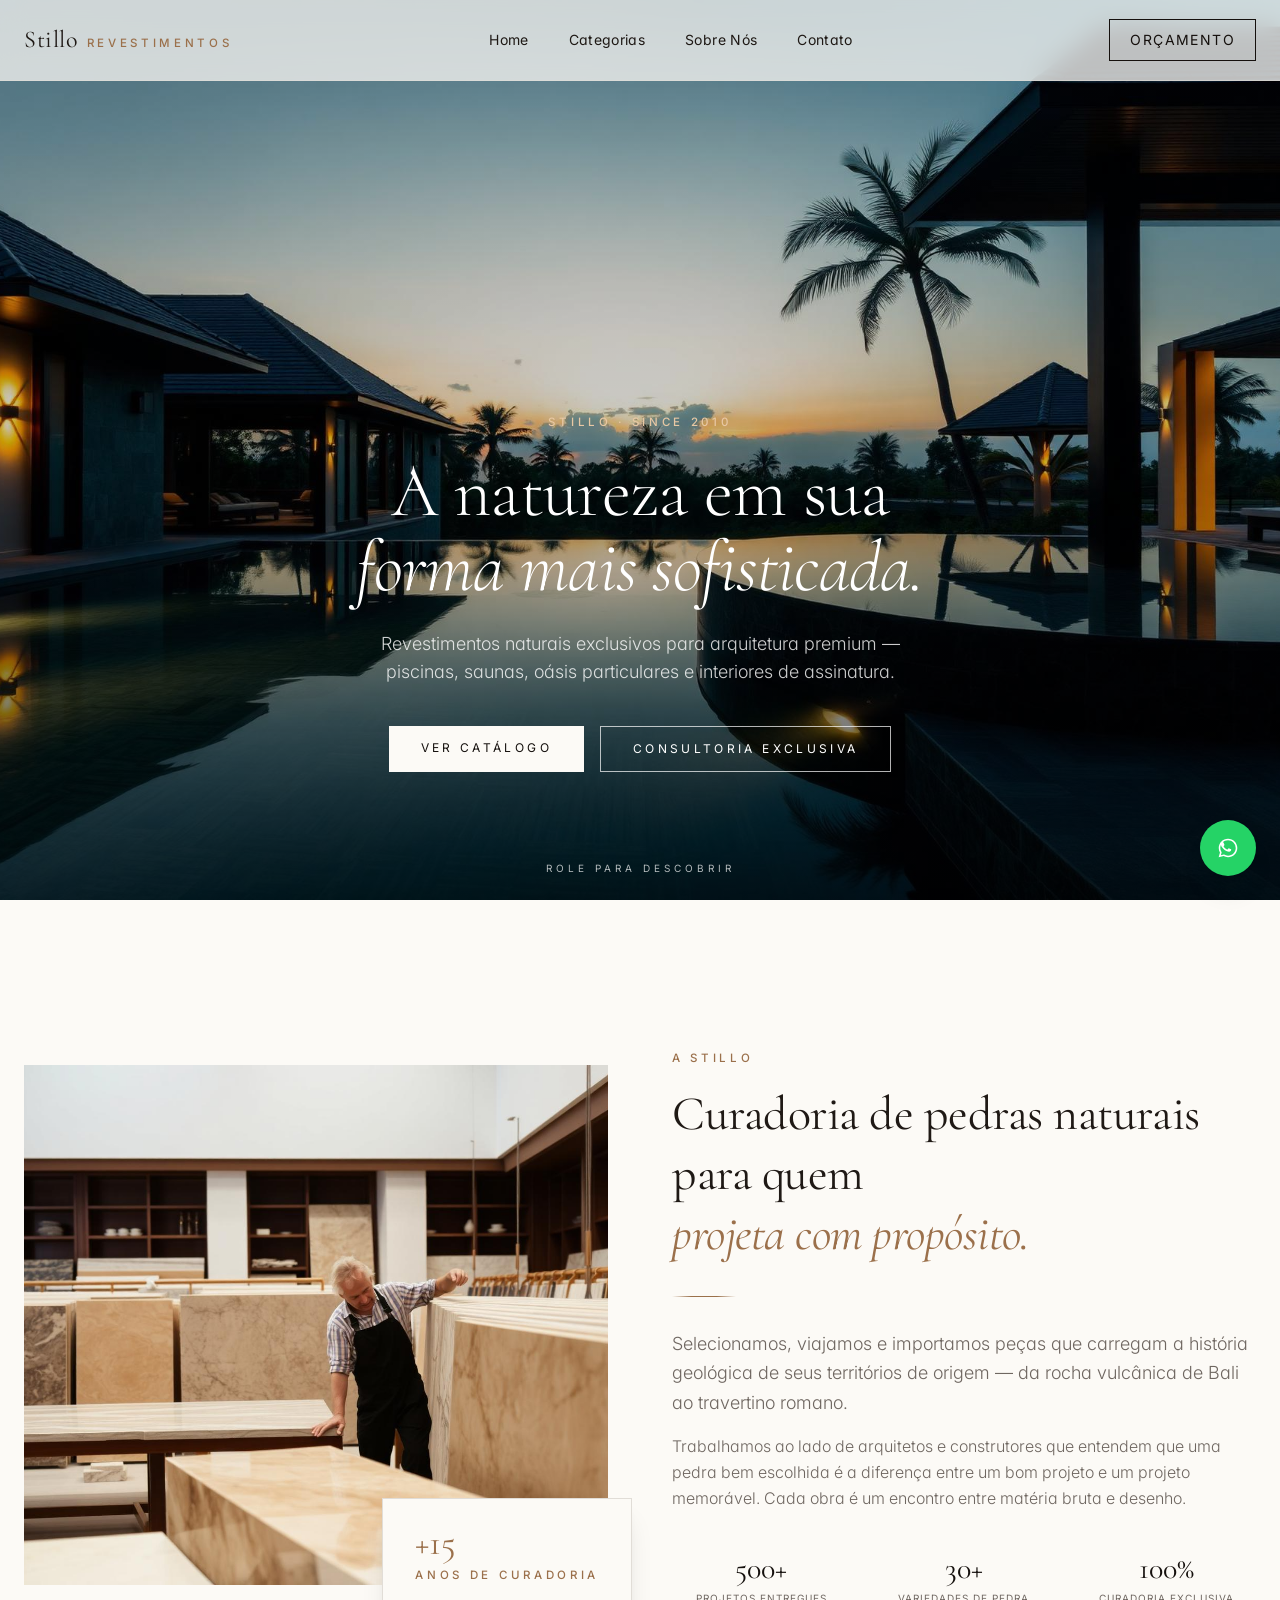
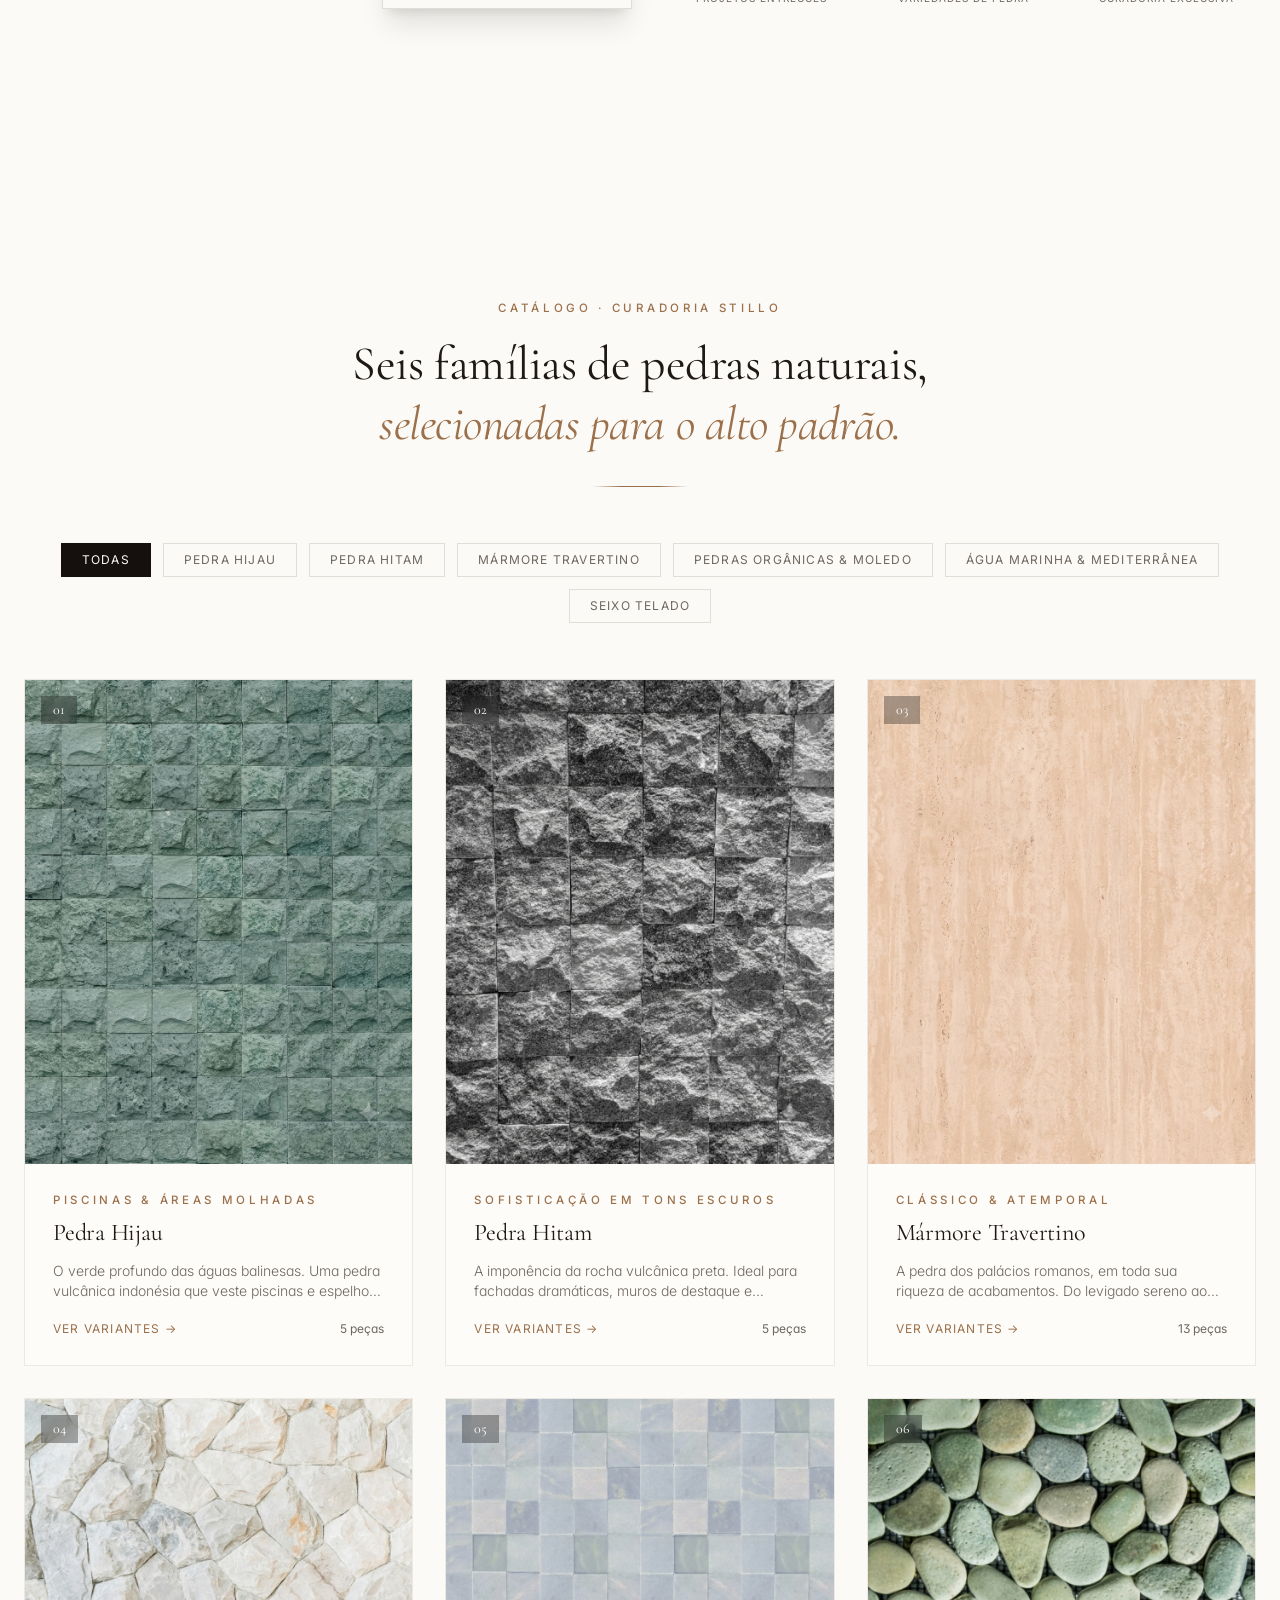
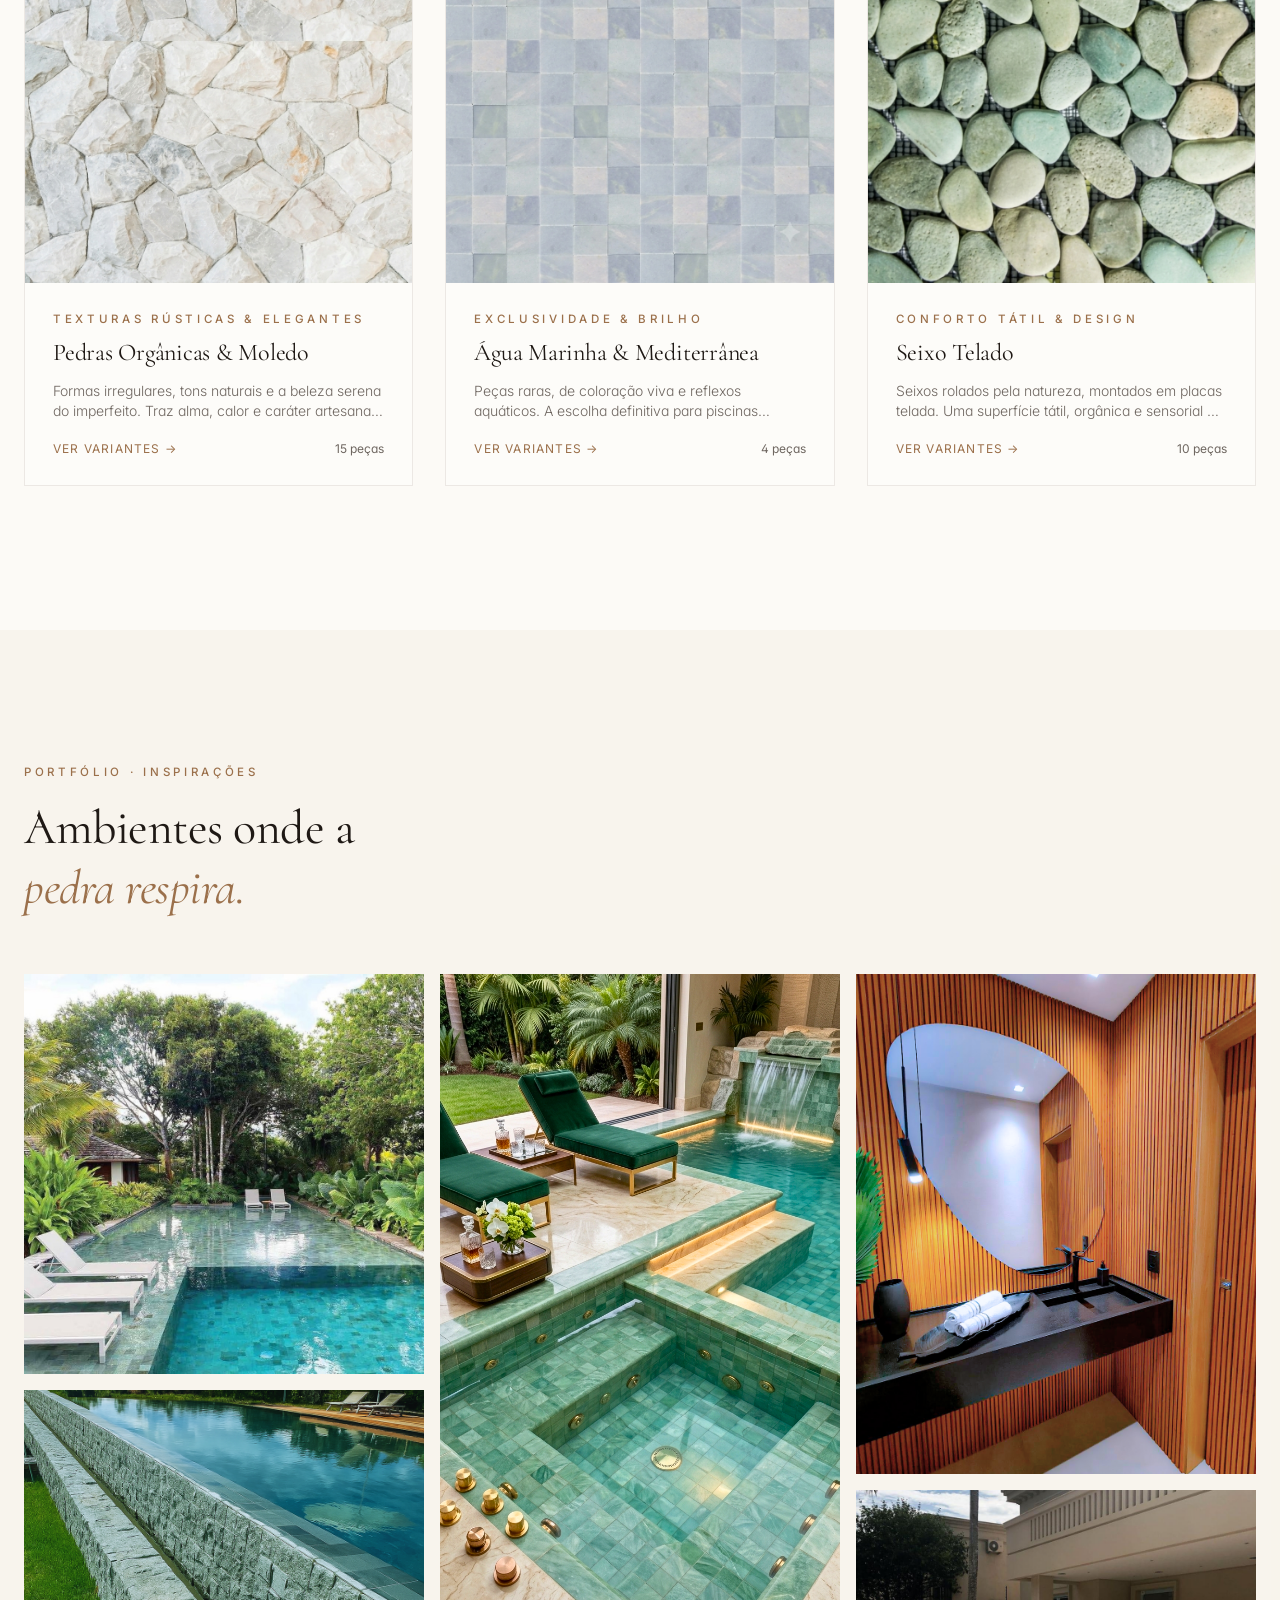
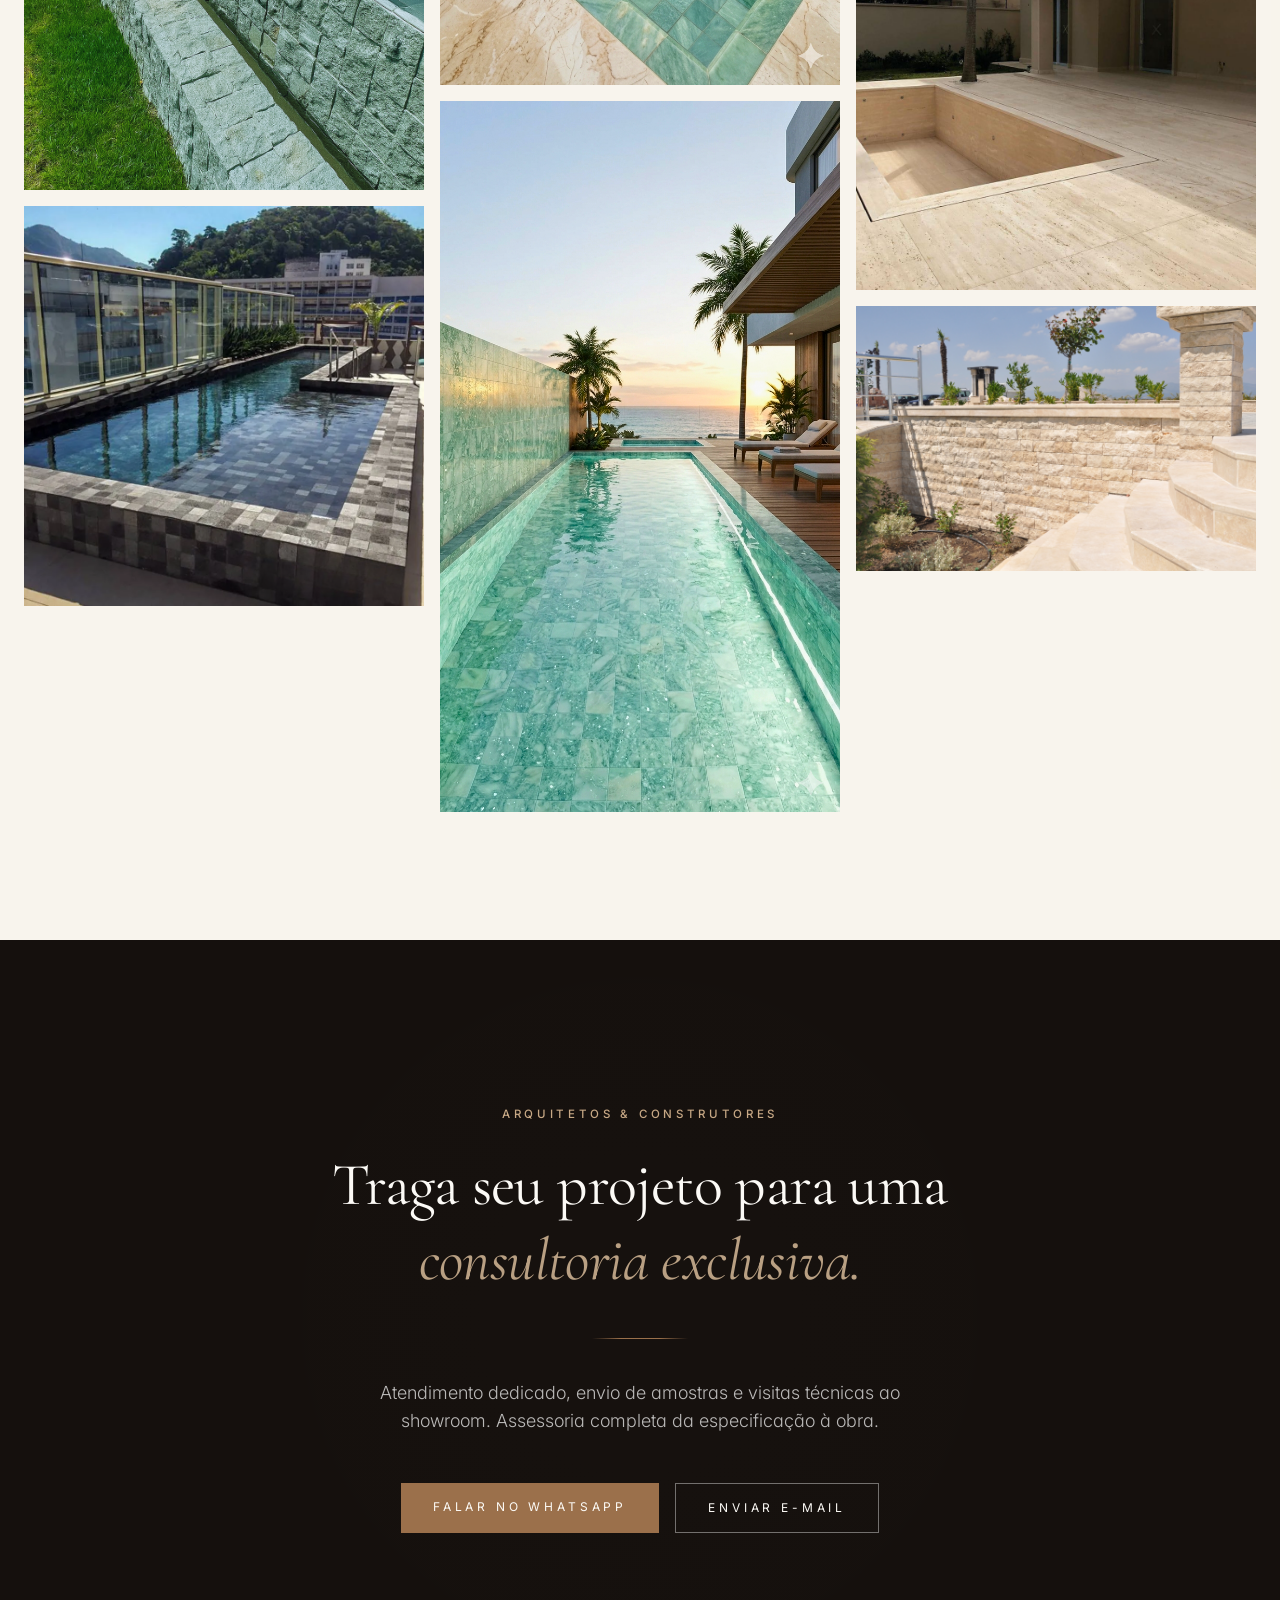
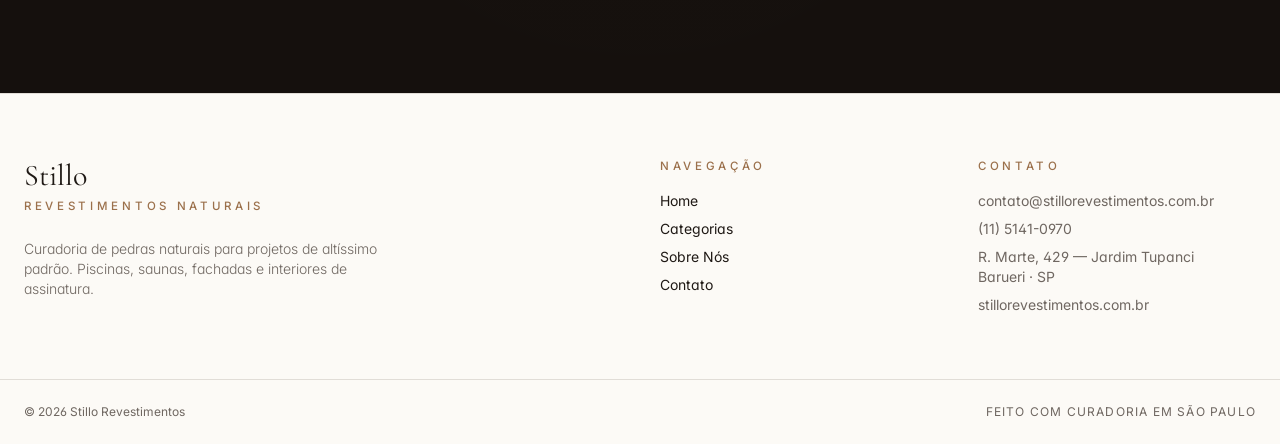
==== commit 94093cd0: "Add files via upload" ====
--- a/index.html
+++ b/index.html
@@ -1,8 +1,8 @@
-<html lang="en"><head><meta charset="utf-8"><meta name="viewport" content="width=device-width, initial-scale=1"><link rel="preload" as="image" href="/__l5e/assets-v1/31ba9a26-5f1f-4e79-809c-66916e726c04/hero-pool.jpg"><link rel="stylesheet" href="./styles/styles-BkqIhbHf.css" data-precedence="default"><link rel="stylesheet" href="/css2" data-precedence="default"><title>Stillo Revestimentos — Pedras Naturais de Alto Padrão</title><meta name="description" content="Curadoria exclusiva de pedras naturais para piscinas de luxo, saunas, oásis particulares e interiores sofisticados. Hijau, Hitam, Travertino e mais."><meta name="author" content="Stillo Revestimentos"><meta property="og:title" content="Stillo Revestimentos — Pedras Naturais de Alto Padrão"><meta property="og:description" content="Curadoria exclusiva de pedras naturais para piscinas de luxo, saunas, oásis particulares e interiores sofisticados. Hijau, Hitam, Travertino e mais."><meta property="og:type" content="website"><meta name="twitter:card" content="summary_large_image"><meta name="twitter:title" content="Stillo Revestimentos — Pedras Naturais de Alto Padrão"><meta name="twitter:description" content="Curadoria exclusiva de pedras naturais para piscinas de luxo, saunas, oásis particulares e interiores sofisticados. Hijau, Hitam, Travertino e mais."><meta name="twitter:image" content="https://id-preview--f5179e2b-7e07-493d-9391-2d23f872ffe2.lovable.app/og-cover.jpg"><meta property="og:image" content="https://id-preview--f5179e2b-7e07-493d-9391-2d23f872ffe2.lovable.app/og-cover.jpg"><link rel="modulepreload" href="/assets/index-cI8STvBG.js"><link rel="modulepreload" href="/assets/routes-gzH2aUqh.js"><link rel="icon" href="/favicon.ico" type="image/x-icon"><link rel="preconnect" href="https://fonts.googleapis.com"><link rel="preconnect" href="https://fonts.gstatic.com" crossorigin="">
+<!DOCTYPE html><html lang="en"><head><meta charset="utf-8"><meta name="viewport" content="width=device-width, initial-scale=1"><link rel="stylesheet" href="css/MlCqlw5JLiCt.css" data-precedence="default"><link rel="stylesheet" href="https://fonts.googleapis.com/css2?family=Cormorant+Garamond:ital,wght@0,300;0,400;0,500;0,600;1,400&family=Inter:wght@300;400;500;600&display=swap" data-precedence="default"><title>Stillo Revestimentos — Pedras Naturais de Alto Padrão</title><meta name="description" content="Curadoria exclusiva de pedras naturais para piscinas de luxo, saunas, oásis particulares e interiores sofisticados. Hijau, Hitam, Travertino e mais."><meta name="author" content="Stillo Revestimentos"><meta property="og:title" content="Stillo Revestimentos — Pedras Naturais de Alto Padrão"><meta property="og:description" content="Curadoria exclusiva de pedras naturais para piscinas de luxo, saunas, oásis particulares e interiores sofisticados. Hijau, Hitam, Travertino e mais."><meta property="og:type" content="website"><meta name="twitter:card" content="summary_large_image"><meta name="twitter:title" content="Stillo Revestimentos — Pedras Naturais de Alto Padrão"><meta name="twitter:description" content="Curadoria exclusiva de pedras naturais para piscinas de luxo, saunas, oásis particulares e interiores sofisticados. Hijau, Hitam, Travertino e mais."><meta name="twitter:image" content="https://id-preview--f5179e2b-7e07-493d-9391-2d23f872ffe2.lovable.app/og-cover.jpg"><meta property="og:image" content="https://id-preview--f5179e2b-7e07-493d-9391-2d23f872ffe2.lovable.app/og-cover.jpg"><link rel="icon" href="images/tQVsbdX1u1mi.ico" type="image/x-icon"><link rel="preconnect" href="https://fonts.googleapis.com"><link rel="preconnect" href="https://fonts.gstatic.com" crossorigin="">
 <style>
 	@font-face {
 		font-family: 'CameraPlainVariable';
-		src: url('https://cdn.gpteng.co/mcp-widgets/v1/fonts/CameraPlainVariable.woff2') format('woff2');
+		src: url('fonts/cgGSzJwlSLVj.woff2') format('woff2');
 		font-weight: 100 900;
 		font-style: normal;
 		font-display: swap;
@@ -167,60 +167,5 @@
 		}
 	}
 </style>
-<script defer src="./scripts/~flock.js" data-proxy-url="/~api/analytics"></script><script defer src="./scripts/events.js" data-artifact-kind="dwl_content_hash" data-artifact-id="ed660be8b2b09094d914087c68cd2919aa10b9e2909815db18b021b288b342b2" data-commit-sha="440c1b5099f76dc578a792d374e6f4d9c27690c6" data-context-token="v1.[base64].D7qE2QTmG75tlyTocrkIQbLJlSmXdBZUoh9WXB7mw5s"></script></head><body><!--$--><div class="min-h-screen bg-background text-foreground"><header class="fixed top-0 left-0 right-0 z-40 backdrop-blur-md bg-background/75 border-b border-border/60"><div class="mx-auto max-w-7xl px-6 h-20 flex items-center justify-between"><a href="#top" class="flex items-baseline gap-2"><span class="font-serif text-2xl tracking-wide">Stillo</span><span class="eyebrow hidden sm:inline">Revestimentos</span></a><nav class="hidden md:flex items-center gap-10 text-sm tracking-wide"><a href="#top" class="hover:text-bronze transition">Home</a><a href="#catalogo" class="hover:text-bronze transition">Categorias</a><a href="#sobre" class="hover:text-bronze transition">Sobre Nós</a><a href="#contato" class="hover:text-bronze transition">Contato</a></nav><a href="#contato" class="text-xs md:text-sm px-5 py-2.5 border border-ink text-ink hover:bg-ink hover:text-background transition-colors uppercase tracking-widest">Orçamento</a></div></header><section id="top" class="relative h-screen min-h-[720px] w-full overflow-hidden"><img src="./images/hero-pool.jpg" alt="Piscina de luxo revestida em pedra natural ao entardecer" class="absolute inset-0 h-full w-full object-cover" width="1920" height="1200"><div class="absolute inset-0 bg-gradient-to-b from-black/30 via-black/20 to-black/70"></div><div class="relative z-10 flex h-full flex-col items-center justify-end pb-24 md:pb-32 px-6 text-center text-white fade-up"><span class="eyebrow" style="color:oklch(0.85 0.06 70)">Stillo · Since 2010</span><h1 class="mt-6 max-w-4xl text-5xl md:text-7xl leading-[1.05] font-light">A natureza em sua<br><em>forma mais sofisticada.</em></h1><p class="mt-6 max-w-xl text-base md:text-lg text-white/80 font-light">Revestimentos naturais exclusivos para arquitetura premium — piscinas, saunas, oásis particulares e interiores de assinatura.</p><div class="mt-10 flex flex-wrap justify-center gap-4"><a href="#catalogo" class="px-8 py-3.5 bg-background text-ink uppercase text-xs tracking-[0.28em] hover:bg-bronze hover:text-white transition-colors">Ver Catálogo</a><a href="#contato" class="px-8 py-3.5 border border-white/70 text-white uppercase text-xs tracking-[0.28em] hover:bg-white hover:text-ink transition-colors">Consultoria Exclusiva</a></div></div><div class="absolute bottom-6 left-1/2 -translate-x-1/2 text-white/70 text-[10px] tracking-[0.4em] uppercase animate-pulse">Role para descobrir</div></section><section id="sobre" class="py-24 md:py-36"><div class="mx-auto max-w-7xl px-6 grid md:grid-cols-2 gap-16 items-center"><div class="relative"><img src="./images/about.jpg" alt="Curadoria de pedras naturais no showroom Stillo" loading="lazy" class="w-full h-[520px] object-cover" width="1400" height="1000"><div class="absolute -bottom-6 -right-6 hidden md:block bg-background px-8 py-6 shadow-xl border border-border"><div class="font-serif text-4xl text-bronze">+15</div><div class="eyebrow mt-1">Anos de curadoria</div></div></div><div><span class="eyebrow">A Stillo</span><h2 class="mt-4 text-4xl md:text-5xl leading-tight">Curadoria de pedras naturais para quem<br><em class="text-bronze">projeta com propósito.</em></h2><div class="gold-rule mt-8 w-16"></div><p class="mt-8 text-muted-foreground leading-relaxed text-lg font-light">Selecionamos, viajamos e importamos peças que carregam a história geológica de seus territórios de origem — da rocha vulcânica de Bali ao travertino romano.</p><p class="mt-4 text-muted-foreground leading-relaxed font-light">Trabalhamos ao lado de arquitetos e construtores que entendem que uma pedra bem escolhida é a diferença entre um bom projeto e um projeto memorável. Cada obra é um encontro entre matéria bruta e desenho.</p><div class="mt-10 grid grid-cols-3 gap-6 text-center"><div><div class="font-serif text-3xl text-ink">500+</div><div class="mt-1 text-[10px] tracking-widest uppercase text-muted-foreground">Projetos entregues</div></div><div><div class="font-serif text-3xl text-ink">30+</div><div class="mt-1 text-[10px] tracking-widest uppercase text-muted-foreground">Variedades de pedra</div></div><div><div class="font-serif text-3xl text-ink">100%</div><div class="mt-1 text-[10px] tracking-widest uppercase text-muted-foreground">Curadoria exclusiva</div></div></div></div></div></section><section id="catalogo" class="py-24 md:py-36"><div class="mx-auto max-w-7xl px-6"><div class="mx-auto max-w-2xl text-center"><span class="eyebrow">Catálogo · Curadoria Stillo</span><h2 class="mt-4 text-4xl md:text-5xl leading-tight">Seis famílias de pedras naturais,<br><em class="text-bronze">selecionadas para o alto padrão.</em></h2><div class="gold-rule mt-8 w-24 mx-auto"></div></div><div class="mt-14 flex flex-wrap justify-center gap-2 md:gap-3"><button class="px-5 py-2 text-xs tracking-widest uppercase border transition-colors bg-ink text-background border-ink">Todas</button><button class="px-5 py-2 text-xs tracking-widest uppercase border transition-colors border-border text-muted-foreground hover:border-bronze hover:text-bronze">Pedra Hijau</button><button class="px-5 py-2 text-xs tracking-widest uppercase border transition-colors border-border text-muted-foreground hover:border-bronze hover:text-bronze">Pedra Hitam</button><button class="px-5 py-2 text-xs tracking-widest uppercase border transition-colors border-border text-muted-foreground hover:border-bronze hover:text-bronze">Mármore Travertino</button><button class="px-5 py-2 text-xs tracking-widest uppercase border transition-colors border-border text-muted-foreground hover:border-bronze hover:text-bronze">Pedras Orgânicas &amp; Moledo</button><button class="px-5 py-2 text-xs tracking-widest uppercase border transition-colors border-border text-muted-foreground hover:border-bronze hover:text-bronze">Água Marinha &amp; Mediterrânea</button><button class="px-5 py-2 text-xs tracking-widest uppercase border transition-colors border-border text-muted-foreground hover:border-bronze hover:text-bronze">Seixo Telado</button></div><div class="mt-14 grid gap-8 md:grid-cols-2 lg:grid-cols-3"><article class="group cursor-pointer bg-card border border-border/60 overflow-hidden hover:shadow-2xl transition-all duration-500"><div class="relative aspect-[4/5] overflow-hidden bg-muted"><img src="./images/cat-hijau.png" alt="Pedra Hijau" loading="lazy" class="h-full w-full object-cover transition-transform duration-[1400ms] group-hover:scale-105"><div class="absolute top-4 left-4 font-serif text-white text-sm bg-black/30 backdrop-blur px-3 py-1">01</div></div><div class="p-7"><div class="eyebrow">Piscinas &amp; Áreas Molhadas</div><h3 class="mt-2 text-2xl">Pedra Hijau</h3><p class="mt-3 text-sm text-muted-foreground line-clamp-2 font-light">O verde profundo das águas balinesas. Uma pedra vulcânica indonésia que veste piscinas e espelhos d'água com brilho translúcido e sofisticação atemporal.</p><div class="mt-5 flex items-center justify-between"><span class="text-xs tracking-widest uppercase text-bronze">Ver variantes →</span><span class="text-xs text-muted-foreground">5<!-- --> peças</span></div></div></article><article class="group cursor-pointer bg-card border border-border/60 overflow-hidden hover:shadow-2xl transition-all duration-500"><div class="relative aspect-[4/5] overflow-hidden bg-muted"><img src="./images/cat-hitam.png" alt="Pedra Hitam" loading="lazy" class="h-full w-full object-cover transition-transform duration-[1400ms] group-hover:scale-105"><div class="absolute top-4 left-4 font-serif text-white text-sm bg-black/30 backdrop-blur px-3 py-1">02</div></div><div class="p-7"><div class="eyebrow">Sofisticação em Tons Escuros</div><h3 class="mt-2 text-2xl">Pedra Hitam</h3><p class="mt-3 text-sm text-muted-foreground line-clamp-2 font-light">A imponência da rocha vulcânica preta. Ideal para fachadas dramáticas, muros de destaque e piscinas de linhas contemporâneas.</p><div class="mt-5 flex items-center justify-between"><span class="text-xs tracking-widest uppercase text-bronze">Ver variantes →</span><span class="text-xs text-muted-foreground">5<!-- --> peças</span></div></div></article><article class="group cursor-pointer bg-card border border-border/60 overflow-hidden hover:shadow-2xl transition-all duration-500"><div class="relative aspect-[4/5] overflow-hidden bg-muted"><img src="./images/cat-travertino.png" alt="Mármore Travertino" loading="lazy" class="h-full w-full object-cover transition-transform duration-[1400ms] group-hover:scale-105"><div class="absolute top-4 left-4 font-serif text-white text-sm bg-black/30 backdrop-blur px-3 py-1">03</div></div><div class="p-7"><div class="eyebrow">Clássico &amp; Atemporal</div><h3 class="mt-2 text-2xl">Mármore Travertino</h3><p class="mt-3 text-sm text-muted-foreground line-clamp-2 font-light">A pedra dos palácios romanos, em toda sua riqueza de acabamentos. Do levigado sereno ao rockface escultural — para projetos que atravessam gerações.</p><div class="mt-5 flex items-center justify-between"><span class="text-xs tracking-widest uppercase text-bronze">Ver variantes →</span><span class="text-xs text-muted-foreground">13<!-- --> peças</span></div></div></article><article class="group cursor-pointer bg-card border border-border/60 overflow-hidden hover:shadow-2xl transition-all duration-500"><div class="relative aspect-[4/5] overflow-hidden bg-muted"><img src="./images/cat-moledo.png" alt="Pedras Orgânicas & Moledo" loading="lazy" class="h-full w-full object-cover transition-transform duration-[1400ms] group-hover:scale-105"><div class="absolute top-4 left-4 font-serif text-white text-sm bg-black/30 backdrop-blur px-3 py-1">04</div></div><div class="p-7"><div class="eyebrow">Texturas Rústicas &amp; Elegantes</div><h3 class="mt-2 text-2xl">Pedras Orgânicas &amp; Moledo</h3><p class="mt-3 text-sm text-muted-foreground line-clamp-2 font-light">Formas irregulares, tons naturais e a beleza serena do imperfeito. Traz alma, calor e caráter artesanal a fachadas, muros e áreas externas.</p><div class="mt-5 flex items-center justify-between"><span class="text-xs tracking-widest uppercase text-bronze">Ver variantes →</span><span class="text-xs text-muted-foreground">15<!-- --> peças</span></div></div></article><article class="group cursor-pointer bg-card border border-border/60 overflow-hidden hover:shadow-2xl transition-all duration-500"><div class="relative aspect-[4/5] overflow-hidden bg-muted"><img src="./images/cat-aguamarinha.png" alt="Água Marinha & Mediterrânea" loading="lazy" class="h-full w-full object-cover transition-transform duration-[1400ms] group-hover:scale-105"><div class="absolute top-4 left-4 font-serif text-white text-sm bg-black/30 backdrop-blur px-3 py-1">05</div></div><div class="p-7"><div class="eyebrow">Exclusividade &amp; Brilho</div><h3 class="mt-2 text-2xl">Água Marinha &amp; Mediterrânea</h3><p class="mt-3 text-sm text-muted-foreground line-clamp-2 font-light">Peças raras, de coloração viva e reflexos aquáticos. A escolha definitiva para piscinas assinatura e ambientes que buscam identidade única.</p><div class="mt-5 flex items-center justify-between"><span class="text-xs tracking-widest uppercase text-bronze">Ver variantes →</span><span class="text-xs text-muted-foreground">4<!-- --> peças</span></div></div></article><article class="group cursor-pointer bg-card border border-border/60 overflow-hidden hover:shadow-2xl transition-all duration-500"><div class="relative aspect-[4/5] overflow-hidden bg-muted"><img src="./images/cat-seixo.png" alt="Seixo Telado" loading="lazy" class="h-full w-full object-cover transition-transform duration-[1400ms] group-hover:scale-105"><div class="absolute top-4 left-4 font-serif text-white text-sm bg-black/30 backdrop-blur px-3 py-1">06</div></div><div class="p-7"><div class="eyebrow">Conforto Tátil &amp; Design</div><h3 class="mt-2 text-2xl">Seixo Telado</h3><p class="mt-3 text-sm text-muted-foreground line-clamp-2 font-light">Seixos rolados pela natureza, montados em placas telada. Uma superfície tátil, orgânica e sensorial — para spas, saunas e pisos de assinatura.</p><div class="mt-5 flex items-center justify-between"><span class="text-xs tracking-widest uppercase text-bronze">Ver variantes →</span><span class="text-xs text-muted-foreground">10<!-- --> peças</span></div></div></article></div></div></section><section id="galeria" class="py-24 md:py-32 bg-sand/40"><div class="mx-auto max-w-7xl px-6"><div class="max-w-2xl"><span class="eyebrow">Portfólio · Inspirações</span><h2 class="mt-4 text-4xl md:text-5xl leading-tight">Ambientes onde a<br><em class="text-bronze">pedra respira.</em></h2></div><div class="mt-14 columns-1 sm:columns-2 lg:columns-3 gap-3 md:gap-4 [column-fill:_balance]"><div class="mb-3 md:mb-4 break-inside-avoid relative overflow-hidden group"><img src="./images/gallery-1.jpg" alt="Ambiente com revestimento Stillo" loading="lazy" class="w-full h-auto object-cover transition-transform duration-[1400ms] group-hover:scale-105"><div class="absolute inset-0 bg-ink/0 group-hover:bg-ink/20 transition-colors"></div></div><div class="mb-3 md:mb-4 break-inside-avoid relative overflow-hidden group"><img src="./images/gallery-2.png" alt="Ambiente com revestimento Stillo" loading="lazy" class="w-full h-auto object-cover transition-transform duration-[1400ms] group-hover:scale-105"><div class="absolute inset-0 bg-ink/0 group-hover:bg-ink/20 transition-colors"></div></div><div class="mb-3 md:mb-4 break-inside-avoid relative overflow-hidden group"><img src="./images/gallery-3.png" alt="Ambiente com revestimento Stillo" loading="lazy" class="w-full h-auto object-cover transition-transform duration-[1400ms] group-hover:scale-105"><div class="absolute inset-0 bg-ink/0 group-hover:bg-ink/20 transition-colors"></div></div><div class="mb-3 md:mb-4 break-inside-avoid relative overflow-hidden group"><img src="./images/gallery-4.png" alt="Ambiente com revestimento Stillo" loading="lazy" class="w-full h-auto object-cover transition-transform duration-[1400ms] group-hover:scale-105"><div class="absolute inset-0 bg-ink/0 group-hover:bg-ink/20 transition-colors"></div></div><div class="mb-3 md:mb-4 break-inside-avoid relative overflow-hidden group"><img src="./images/gallery-5.png" alt="Ambiente com revestimento Stillo" loading="lazy" class="w-full h-auto object-cover transition-transform duration-[1400ms] group-hover:scale-105"><div class="absolute inset-0 bg-ink/0 group-hover:bg-ink/20 transition-colors"></div></div><div class="mb-3 md:mb-4 break-inside-avoid relative overflow-hidden group"><img src="./images/gallery-6.png" alt="Ambiente com revestimento Stillo" loading="lazy" class="w-full h-auto object-cover transition-transform duration-[1400ms] group-hover:scale-105"><div class="absolute inset-0 bg-ink/0 group-hover:bg-ink/20 transition-colors"></div></div><div class="mb-3 md:mb-4 break-inside-avoid relative overflow-hidden group"><img src="./images/gallery-7.png" alt="Ambiente com revestimento Stillo" loading="lazy" class="w-full h-auto object-cover transition-transform duration-[1400ms] group-hover:scale-105"><div class="absolute inset-0 bg-ink/0 group-hover:bg-ink/20 transition-colors"></div></div><div class="mb-3 md:mb-4 break-inside-avoid relative overflow-hidden group"><img src="./images/gallery-8.jpg" alt="Ambiente com revestimento Stillo" loading="lazy" class="w-full h-auto object-cover transition-transform duration-[1400ms] group-hover:scale-105"><div class="absolute inset-0 bg-ink/0 group-hover:bg-ink/20 transition-colors"></div></div></div></div></section><section id="contato" class="relative py-28 md:py-40 bg-ink text-background overflow-hidden"><div class="absolute inset-0 opacity-[0.04] bg-[radial-gradient(circle_at_center,_rgba(255,255,255,0.15)_0%,_transparent_70%)]"></div><div class="relative mx-auto max-w-4xl px-6 text-center"><span class="eyebrow" style="color:oklch(0.75 0.06 70)">Arquitetos &amp; Construtores</span><h2 class="mt-6 text-4xl md:text-6xl leading-tight text-background">Traga seu projeto para uma<br><em class="text-bronze-soft">consultoria exclusiva.</em></h2><div class="gold-rule mt-10 w-24 mx-auto"></div><p class="mt-10 max-w-xl mx-auto text-white/70 font-light text-lg">Atendimento dedicado, envio de amostras e visitas técnicas ao showroom. Assessoria completa da especificação à obra.</p><div class="mt-12 flex flex-wrap justify-center gap-4"><a href="https://wa.me/551151410970?text=Ol%C3%A1!%20Gostaria%20de%20uma%20consultoria%20exclusiva." target="_blank" rel="noopener noreferrer" class="px-8 py-4 bg-bronze text-background uppercase text-xs tracking-[0.32em] hover:bg-background hover:text-ink transition-colors">Falar no WhatsApp</a><a href="./pages/mailto:contato@stillorevestimentos.com.br.html" class="px-8 py-4 border border-white/40 text-background uppercase text-xs tracking-[0.32em] hover:bg-white hover:text-ink transition-colors">Enviar e-mail</a></div></div></section><footer class="bg-background border-t border-border"><div class="mx-auto max-w-7xl px-6 py-16 grid gap-10 md:grid-cols-4"><div class="md:col-span-2"><div class="font-serif text-3xl">Stillo</div><div class="eyebrow mt-1">Revestimentos Naturais</div><p class="mt-6 text-sm text-muted-foreground max-w-sm font-light">Curadoria de pedras naturais para projetos de altíssimo padrão. Piscinas, saunas, fachadas e interiores de assinatura.</p></div><div><div class="eyebrow">Navegação</div><ul class="mt-4 space-y-2 text-sm"><li><a href="#top" class="hover:text-bronze">Home</a></li><li><a href="#catalogo" class="hover:text-bronze">Categorias</a></li><li><a href="#sobre" class="hover:text-bronze">Sobre Nós</a></li><li><a href="#contato" class="hover:text-bronze">Contato</a></li></ul></div><div><div class="eyebrow">Contato</div><ul class="mt-4 space-y-2 text-sm text-muted-foreground"><li>contato@stillorevestimentos.com.br</li><li>(11) 5141-0970</li><li>R. Marte, 429 — Jardim Tupanci<br>Barueri · SP</li><li><a href="https://stillorevestimentos.com.br" class="hover:text-bronze">stillorevestimentos.com.br</a></li></ul></div></div><div class="border-t border-border"><div class="mx-auto max-w-7xl px-6 py-6 flex flex-col md:flex-row justify-between items-center gap-2 text-xs text-muted-foreground"><div>© <!-- -->2026<!-- --> Stillo Revestimentos</div><div class="tracking-widest uppercase">Feito com curadoria em São Paulo</div></div></div></footer><a href="https://wa.me/551151410970?text=Ol%C3%A1!%20Gostaria%20de%20uma%20consultoria%20exclusiva%20sobre%20os%20revestimentos%20naturais%20da%20Stillo." target="_blank" rel="noopener noreferrer" aria-label="Atendimento Exclusivo via WhatsApp" class="fixed bottom-6 right-6 z-50 flex items-center gap-3 group"><span class="hidden sm:inline-block rounded-full bg-ink/90 px-4 py-2 text-xs tracking-wider uppercase text-background opacity-0 -translate-x-2 group-hover:opacity-100 group-hover:translate-x-0 transition-all duration-500">Atendimento Exclusivo</span><span class="pulse-whatsapp flex h-14 w-14 items-center justify-center rounded-full text-white shadow-xl" style="background-color:#25D366"><svg viewBox="0 0 32 32" class="h-7 w-7" fill="currentColor" aria-hidden="true"><path d="M19.11 17.28c-.29-.15-1.7-.84-1.97-.93-.26-.1-.46-.15-.65.14-.19.29-.74.93-.91 1.12-.17.19-.34.22-.62.07-.29-.15-1.22-.45-2.32-1.43-.86-.77-1.44-1.72-1.61-2.01-.17-.29-.02-.44.13-.59.13-.13.29-.34.44-.51.15-.17.19-.29.29-.48.1-.19.05-.36-.02-.51-.07-.15-.65-1.57-.9-2.15-.24-.57-.48-.49-.65-.5l-.55-.01c-.19 0-.5.07-.76.36-.26.29-1 .98-1 2.39s1.02 2.77 1.17 2.96c.15.19 2.02 3.08 4.9 4.32.68.29 1.22.47 1.63.6.68.22 1.31.19 1.8.12.55-.08 1.7-.69 1.94-1.36.24-.67.24-1.25.17-1.36-.07-.12-.26-.19-.55-.34zM16.03 5.33c-5.87 0-10.63 4.76-10.63 10.63 0 1.87.49 3.7 1.42 5.31L5.33 26.67l5.55-1.46a10.6 10.6 0 0 0 5.14 1.31h.01c5.87 0 10.63-4.76 10.63-10.63S21.9 5.33 16.03 5.33zm0 19.42h-.01c-1.6 0-3.16-.43-4.52-1.24l-.32-.19-3.29.86.88-3.21-.21-.33a8.78 8.78 0 0 1-1.35-4.68c0-4.86 3.95-8.81 8.81-8.81 2.35 0 4.56.92 6.22 2.58a8.75 8.75 0 0 1 2.58 6.23c0 4.86-3.95 8.81-8.81 8.81z" /></svg></span></a></div><!--/$--><script type="module" async src="./scripts/index-cI8STvBG.js"></script>
-<aside id="lovable-badge" role="complementary" dir="ltr" lang="en" aria-label="Edit with Lovable">
-	<a id="lovable-badge-cta" target="_blank" href="https://lovable.dev/projects/f5179e2b-7e07-493d-9391-2d23f872ffe2?utm_source=lovable-badge" rel="noopener nofollow" aria-label="Edit with Lovable">
-		<span id="lovable-badge-text">Edit with</span>
-		<svg xmlns="http://www.w3.org/2000/svg" width="52" height="16" fill="none" viewBox="0 0 52 16">
-  <path fill="#FCFBF8" fill-rule="evenodd" d="M20.318 5.25c.643 0 1.206.14 1.69.418a2.81 2.81 0 0 1 1.118 1.191c.266.513.4 1.115.4 1.807s-.134 1.296-.4 1.812a2.81 2.81 0 0 1-1.118 1.193c-.484.278-1.047.418-1.69.418s-1.208-.14-1.695-.418a2.85 2.85 0 0 1-1.125-1.193c-.262-.516-.393-1.12-.393-1.812s.131-1.294.393-1.807a2.848 2.848 0 0 1 1.125-1.191c.487-.279 1.052-.418 1.695-.418Zm0 1.425c-.27 0-.504.076-.7.228-.193.147-.34.37-.443.67-.102.295-.153.66-.153 1.093 0 .435.05.801.153 1.1.102.3.25.524.443.676.196.147.43.22.7.22.27 0 .502-.073.694-.22.193-.152.341-.375.443-.67.103-.299.153-.667.153-1.106 0-.65-.112-1.145-.337-1.481a1.08 1.08 0 0 0-.953-.51ZM32.7 5.25c.61 0 1.127.1 1.549.3.422.197.74.48.953.849.217.368.325.809.325 1.32v2.704c0 .29.02.562.062.812.044.245.108.4.19.466V12h-1.935a5.895 5.895 0 0 1-.105-.684 7.745 7.745 0 0 1-.02-.228 2.293 2.293 0 0 1-.151.203c-.205.242-.47.437-.793.584-.32.143-.685.215-1.094.215-.406 0-.77-.08-1.094-.24a1.845 1.845 0 0 1-.756-.682 1.984 1.984 0 0 1-.27-1.045c0-.606.178-1.069.535-1.388.356-.324.87-.534 1.542-.633l1.125-.16c.225-.032.403-.074.534-.123a.622.622 0 0 0 .288-.196.549.549 0 0 0 .093-.327.65.65 0 0 0-.11-.367.702.702 0 0 0-.32-.27c-.14-.07-.31-.105-.51-.105-.32 0-.576.083-.768.251-.193.164-.298.39-.314.676h-1.923c.016-.434.147-.82.393-1.155.25-.34.596-.604 1.039-.792.442-.189.954-.283 1.535-.283Zm.99 3.498a.98.98 0 0 1-.215.14 2.49 2.49 0 0 1-.584.178l-.473.092c-.315.061-.553.156-.713.283-.155.127-.233.305-.233.534 0 .23.084.412.252.547.168.135.383.203.645.203s.494-.058.694-.173c.201-.118.355-.282.461-.49.11-.21.166-.448.166-.714v-.6Zm4.526-2.375c.065-.125.138-.243.221-.349.197-.25.437-.44.719-.571.282-.135.6-.203.952-.203.528 0 .988.138 1.377.412.389.275.688.67.896 1.186.21.512.314 1.12.314 1.824 0 .7-.107 1.309-.32 1.825-.213.512-.518.906-.915 1.18-.393.275-.854.412-1.383.412-.352 0-.667-.062-.946-.184a1.832 1.832 0 0 1-.7-.554 2.2 2.2 0 0 1-.234-.383V12h-1.843V3h1.862v3.373Zm1.284.296c-.274 0-.51.085-.707.253-.192.163-.338.397-.436.7a3.376 3.376 0 0 0-.148 1.05c0 .406.05.759.148 1.058.098.299.243.53.436.694.197.164.433.246.707.246.279 0 .512-.082.7-.246.193-.164.336-.395.43-.694.099-.3.148-.652.148-1.058 0-.405-.05-.757-.147-1.056-.095-.299-.238-.53-.43-.694a1.015 1.015 0 0 0-.7-.253Zm9.416-1.419c.602 0 1.136.131 1.604.393.466.262.829.643 1.086 1.143.263.5.394 1.097.394 1.794 0 .25-.002.449-.006.596H47.51c.018.288.071.538.164.75a1.3 1.3 0 0 0 .491.596c.214.13.465.196.757.196.319 0 .583-.082.792-.246.209-.167.34-.403.393-.706h1.862a2.48 2.48 0 0 1-.485 1.235 2.54 2.54 0 0 1-1.051.805c-.439.188-.949.283-1.53.283-.655 0-1.225-.125-1.708-.375a2.672 2.672 0 0 1-1.13-1.143c-.267-.508-.4-1.137-.4-1.887 0-.712.14-1.327.418-1.843a2.86 2.86 0 0 1 1.155-1.186c.491-.27 1.051-.405 1.678-.405Zm-.044 1.345c-.274 0-.516.068-.725.203a1.29 1.29 0 0 0-.479.59 2.045 2.045 0 0 0-.132.498h2.562a1.873 1.873 0 0 0-.138-.602 1.061 1.061 0 0 0-.418-.516 1.243 1.243 0 0 0-.67-.173Z" clip-rule="evenodd" />
-  <path fill="#FCFBF8" d="m26.605 9.995 1.342-4.566h1.924L27.628 12h-2.07l-2.33-6.57h1.98l1.397 4.565Zm-13.013.143h2.256c1.632 0 1.421 1.837 1.418 1.861h-5.603V3h1.93v7.138Zm31.516 1.861h-1.862V3h1.862v8.999Z" />
-  <path fill="url(#a)" fill-rule="evenodd" d="M2.7 3c1.492 0 2.7 1.192 2.7 2.663v1.012h.9c1.49 0 2.7 1.192 2.7 2.662S7.791 12 6.3 12H0V5.663C0 4.193 1.209 3 2.7 3Z" clip-rule="evenodd" />
-  <defs>
-    <radialgradient id="a" cx="0" cy="0" r="1" gradientTransform="matrix(-1.54236 7.07838 -10.231 -2.15602 4.627 5.022)" gradientUnits="userSpaceOnUse">
-      <stop offset=".106" stop-color="#FE7B02" />
-      <stop offset=".394" stop-color="#FE3F21" />
-      <stop offset=".608" stop-color="#F858BC" />
-      <stop offset=".929" stop-color="#575ECF" />
-    </radialgradient>
-  </defs>
-</svg>
-
-
-	</a>
-	
-	<span id="lovable-badge-divider" aria-hidden="true"></span>
-	
-	<button id="lovable-badge-close" aria-label="Dismiss" title="Dismiss" type="button">
-		<svg xmlns="http://www.w3.org/2000/svg" width="16" height="16" fill="none" viewBox="0 0 16 16" aria-hidden="true">
-			<path d="M10.646 4.646a.5.5 0 1 1 .707.708L8.707 8l2.646 2.646a.5.5 0 1 1-.707.707L8 8.707l-2.646 2.646a.5.5 0 1 1-.708-.707L7.293 8 4.646 5.354a.5.5 0 1 1 .708-.708L8 7.293l2.646-2.647Z" />
-		</svg>
-	</button>
-</aside>
-<script>
-	// Don't show the lovable-badge if the page is in an iframe or if it's being rendered by puppeteer (screenshot service)
-	if (window.self !== window.top || navigator.userAgent.includes('puppeteer')) {
-		var badge = document.getElementById('lovable-badge');
-		if (badge) {
-			badge.style.display = 'none';
-		}
-	}
-
-	// Add click event listener to close button with animation
-	var closeButton = document.getElementById('lovable-badge-close');
-	if (closeButton) {
-		closeButton.addEventListener('click', function(event) {
-			event.preventDefault();
-			event.stopPropagation();
-			var badge = document.getElementById('lovable-badge');
-			if (badge) {
-				badge.classList.add('closing');
-				setTimeout(function() {
-					if (badge) {
-						badge.style.display = 'none';
-					}
-				}, 240);
-			}
-		});
-	}
-</script>
+</head><body><!--$--><div class="min-h-screen bg-background text-foreground"><header class="fixed top-0 left-0 right-0 z-40 backdrop-blur-md bg-background/75 border-b border-border/60"><div class="mx-auto max-w-7xl px-6 h-20 flex items-center justify-between"><a href="#top" class="flex items-baseline gap-2"><span class="font-serif text-2xl tracking-wide">Stillo</span><span class="eyebrow hidden sm:inline">Revestimentos</span></a><nav class="hidden md:flex items-center gap-10 text-sm tracking-wide"><a href="#top" class="hover:text-bronze transition">Home</a><a href="#catalogo" class="hover:text-bronze transition">Categorias</a><a href="#sobre" class="hover:text-bronze transition">Sobre Nós</a><a href="#contato" class="hover:text-bronze transition">Contato</a></nav><a href="#contato" class="text-xs md:text-sm px-5 py-2.5 border border-ink text-ink hover:bg-ink hover:text-background transition-colors uppercase tracking-widest">Orçamento</a></div></header><section id="top" class="relative h-screen min-h-[720px] w-full overflow-hidden"><img src="images/7GngyFxXDrA0.jpg" alt="Piscina de luxo revestida em pedra natural ao entardecer" class="absolute inset-0 h-full w-full object-cover" width="1920" height="1200"><div class="absolute inset-0 bg-gradient-to-b from-black/30 via-black/20 to-black/70"></div><div class="relative z-10 flex h-full flex-col items-center justify-end pb-24 md:pb-32 px-6 text-center text-white fade-up"><span class="eyebrow" style="color:oklch(0.85 0.06 70)">Stillo · Since 2010</span><h1 class="mt-6 max-w-4xl text-5xl md:text-7xl leading-[1.05] font-light">A natureza em sua<br><em>forma mais sofisticada.</em></h1><p class="mt-6 max-w-xl text-base md:text-lg text-white/80 font-light">Revestimentos naturais exclusivos para arquitetura premium — piscinas, saunas, oásis particulares e interiores de assinatura.</p><div class="mt-10 flex flex-wrap justify-center gap-4"><a href="#catalogo" class="px-8 py-3.5 bg-background text-ink uppercase text-xs tracking-[0.28em] hover:bg-bronze hover:text-white transition-colors">Ver Catálogo</a><a href="#contato" class="px-8 py-3.5 border border-white/70 text-white uppercase text-xs tracking-[0.28em] hover:bg-white hover:text-ink transition-colors">Consultoria Exclusiva</a></div></div><div class="absolute bottom-6 left-1/2 -translate-x-1/2 text-white/70 text-[10px] tracking-[0.4em] uppercase animate-pulse">Role para descobrir</div></section><section id="sobre" class="py-24 md:py-36"><div class="mx-auto max-w-7xl px-6 grid md:grid-cols-2 gap-16 items-center"><div class="relative"><img src="images/vf8tC46HUqNe.jpg" alt="Curadoria de pedras naturais no showroom Stillo" loading="lazy" class="w-full h-[520px] object-cover" width="1400" height="1000"><div class="absolute -bottom-6 -right-6 hidden md:block bg-background px-8 py-6 shadow-xl border border-border"><div class="font-serif text-4xl text-bronze">+15</div><div class="eyebrow mt-1">Anos de curadoria</div></div></div><div><span class="eyebrow">A Stillo</span><h2 class="mt-4 text-4xl md:text-5xl leading-tight">Curadoria de pedras naturais para quem<br><em class="text-bronze">projeta com propósito.</em></h2><div class="gold-rule mt-8 w-16"></div><p class="mt-8 text-muted-foreground leading-relaxed text-lg font-light">Selecionamos, viajamos e importamos peças que carregam a história geológica de seus territórios de origem — da rocha vulcânica de Bali ao travertino romano.</p><p class="mt-4 text-muted-foreground leading-relaxed font-light">Trabalhamos ao lado de arquitetos e construtores que entendem que uma pedra bem escolhida é a diferença entre um bom projeto e um projeto memorável. Cada obra é um encontro entre matéria bruta e desenho.</p><div class="mt-10 grid grid-cols-3 gap-6 text-center"><div><div class="font-serif text-3xl text-ink">500+</div><div class="mt-1 text-[10px] tracking-widest uppercase text-muted-foreground">Projetos entregues</div></div><div><div class="font-serif text-3xl text-ink">30+</div><div class="mt-1 text-[10px] tracking-widest uppercase text-muted-foreground">Variedades de pedra</div></div><div><div class="font-serif text-3xl text-ink">100%</div><div class="mt-1 text-[10px] tracking-widest uppercase text-muted-foreground">Curadoria exclusiva</div></div></div></div></div></section><section id="catalogo" class="py-24 md:py-36"><div class="mx-auto max-w-7xl px-6"><div class="mx-auto max-w-2xl text-center"><span class="eyebrow">Catálogo · Curadoria Stillo</span><h2 class="mt-4 text-4xl md:text-5xl leading-tight">Seis famílias de pedras naturais,<br><em class="text-bronze">selecionadas para o alto padrão.</em></h2><div class="gold-rule mt-8 w-24 mx-auto"></div></div><div class="mt-14 flex flex-wrap justify-center gap-2 md:gap-3"><button class="px-5 py-2 text-xs tracking-widest uppercase border transition-colors bg-ink text-background border-ink">Todas</button><button class="px-5 py-2 text-xs tracking-widest uppercase border transition-colors border-border text-muted-foreground hover:border-bronze hover:text-bronze">Pedra Hijau</button><button class="px-5 py-2 text-xs tracking-widest uppercase border transition-colors border-border text-muted-foreground hover:border-bronze hover:text-bronze">Pedra Hitam</button><button class="px-5 py-2 text-xs tracking-widest uppercase border transition-colors border-border text-muted-foreground hover:border-bronze hover:text-bronze">Mármore Travertino</button><button class="px-5 py-2 text-xs tracking-widest uppercase border transition-colors border-border text-muted-foreground hover:border-bronze hover:text-bronze">Pedras Orgânicas & Moledo</button><button class="px-5 py-2 text-xs tracking-widest uppercase border transition-colors border-border text-muted-foreground hover:border-bronze hover:text-bronze">Água Marinha & Mediterrânea</button><button class="px-5 py-2 text-xs tracking-widest uppercase border transition-colors border-border text-muted-foreground hover:border-bronze hover:text-bronze">Seixo Telado</button></div><div class="mt-14 grid gap-8 md:grid-cols-2 lg:grid-cols-3"><article class="group cursor-pointer bg-card border border-border/60 overflow-hidden hover:shadow-2xl transition-all duration-500"><div class="relative aspect-[4/5] overflow-hidden bg-muted"><img src="images/kaJJfBeQMkb8.png" alt="Pedra Hijau" loading="lazy" class="h-full w-full object-cover transition-transform duration-[1400ms] group-hover:scale-105"><div class="absolute top-4 left-4 font-serif text-white text-sm bg-black/30 backdrop-blur px-3 py-1">01</div></div><div class="p-7"><div class="eyebrow">Piscinas & Áreas Molhadas</div><h3 class="mt-2 text-2xl">Pedra Hijau</h3><p class="mt-3 text-sm text-muted-foreground line-clamp-2 font-light">O verde profundo das águas balinesas. Uma pedra vulcânica indonésia que veste piscinas e espelhos d'água com brilho translúcido e sofisticação atemporal.</p><div class="mt-5 flex items-center justify-between"><span class="text-xs tracking-widest uppercase text-bronze">Ver variantes →</span><span class="text-xs text-muted-foreground">5<!-- --> peças</span></div></div></article><article class="group cursor-pointer bg-card border border-border/60 overflow-hidden hover:shadow-2xl transition-all duration-500"><div class="relative aspect-[4/5] overflow-hidden bg-muted"><img src="images/mOJYxt2AMiOB.png" alt="Pedra Hitam" loading="lazy" class="h-full w-full object-cover transition-transform duration-[1400ms] group-hover:scale-105"><div class="absolute top-4 left-4 font-serif text-white text-sm bg-black/30 backdrop-blur px-3 py-1">02</div></div><div class="p-7"><div class="eyebrow">Sofisticação em Tons Escuros</div><h3 class="mt-2 text-2xl">Pedra Hitam</h3><p class="mt-3 text-sm text-muted-foreground line-clamp-2 font-light">A imponência da rocha vulcânica preta. Ideal para fachadas dramáticas, muros de destaque e piscinas de linhas contemporâneas.</p><div class="mt-5 flex items-center justify-between"><span class="text-xs tracking-widest uppercase text-bronze">Ver variantes →</span><span class="text-xs text-muted-foreground">5<!-- --> peças</span></div></div></article><article class="group cursor-pointer bg-card border border-border/60 overflow-hidden hover:shadow-2xl transition-all duration-500"><div class="relative aspect-[4/5] overflow-hidden bg-muted"><img src="images/aTotibmydd3T.png" alt="Mármore Travertino" loading="lazy" class="h-full w-full object-cover transition-transform duration-[1400ms] group-hover:scale-105"><div class="absolute top-4 left-4 font-serif text-white text-sm bg-black/30 backdrop-blur px-3 py-1">03</div></div><div class="p-7"><div class="eyebrow">Clássico & Atemporal</div><h3 class="mt-2 text-2xl">Mármore Travertino</h3><p class="mt-3 text-sm text-muted-foreground line-clamp-2 font-light">A pedra dos palácios romanos, em toda sua riqueza de acabamentos. Do levigado sereno ao rockface escultural — para projetos que atravessam gerações.</p><div class="mt-5 flex items-center justify-between"><span class="text-xs tracking-widest uppercase text-bronze">Ver variantes →</span><span class="text-xs text-muted-foreground">13<!-- --> peças</span></div></div></article><article class="group cursor-pointer bg-card border border-border/60 overflow-hidden hover:shadow-2xl transition-all duration-500"><div class="relative aspect-[4/5] overflow-hidden bg-muted"><img src="images/BarkY61tKF6J.png" alt="Pedras Orgânicas & Moledo" loading="lazy" class="h-full w-full object-cover transition-transform duration-[1400ms] group-hover:scale-105"><div class="absolute top-4 left-4 font-serif text-white text-sm bg-black/30 backdrop-blur px-3 py-1">04</div></div><div class="p-7"><div class="eyebrow">Texturas Rústicas & Elegantes</div><h3 class="mt-2 text-2xl">Pedras Orgânicas & Moledo</h3><p class="mt-3 text-sm text-muted-foreground line-clamp-2 font-light">Formas irregulares, tons naturais e a beleza serena do imperfeito. Traz alma, calor e caráter artesanal a fachadas, muros e áreas externas.</p><div class="mt-5 flex items-center justify-between"><span class="text-xs tracking-widest uppercase text-bronze">Ver variantes →</span><span class="text-xs text-muted-foreground">15<!-- --> peças</span></div></div></article><article class="group cursor-pointer bg-card border border-border/60 overflow-hidden hover:shadow-2xl transition-all duration-500"><div class="relative aspect-[4/5] overflow-hidden bg-muted"><img src="images/lpX3zo53ClxN.png" alt="Água Marinha & Mediterrânea" loading="lazy" class="h-full w-full object-cover transition-transform duration-[1400ms] group-hover:scale-105"><div class="absolute top-4 left-4 font-serif text-white text-sm bg-black/30 backdrop-blur px-3 py-1">05</div></div><div class="p-7"><div class="eyebrow">Exclusividade & Brilho</div><h3 class="mt-2 text-2xl">Água Marinha & Mediterrânea</h3><p class="mt-3 text-sm text-muted-foreground line-clamp-2 font-light">Peças raras, de coloração viva e reflexos aquáticos. A escolha definitiva para piscinas assinatura e ambientes que buscam identidade única.</p><div class="mt-5 flex items-center justify-between"><span class="text-xs tracking-widest uppercase text-bronze">Ver variantes →</span><span class="text-xs text-muted-foreground">4<!-- --> peças</span></div></div></article><article class="group cursor-pointer bg-card border border-border/60 overflow-hidden hover:shadow-2xl transition-all duration-500"><div class="relative aspect-[4/5] overflow-hidden bg-muted"><img src="images/QmeFc4GNVVXZ.png" alt="Seixo Telado" loading="lazy" class="h-full w-full object-cover transition-transform duration-[1400ms] group-hover:scale-105"><div class="absolute top-4 left-4 font-serif text-white text-sm bg-black/30 backdrop-blur px-3 py-1">06</div></div><div class="p-7"><div class="eyebrow">Conforto Tátil & Design</div><h3 class="mt-2 text-2xl">Seixo Telado</h3><p class="mt-3 text-sm text-muted-foreground line-clamp-2 font-light">Seixos rolados pela natureza, montados em placas telada. Uma superfície tátil, orgânica e sensorial — para spas, saunas e pisos de assinatura.</p><div class="mt-5 flex items-center justify-between"><span class="text-xs tracking-widest uppercase text-bronze">Ver variantes →</span><span class="text-xs text-muted-foreground">10<!-- --> peças</span></div></div></article></div></div></section><section id="galeria" class="py-24 md:py-32 bg-sand/40"><div class="mx-auto max-w-7xl px-6"><div class="max-w-2xl"><span class="eyebrow">Portfólio · Inspirações</span><h2 class="mt-4 text-4xl md:text-5xl leading-tight">Ambientes onde a<br><em class="text-bronze">pedra respira.</em></h2></div><div class="mt-14 columns-1 sm:columns-2 lg:columns-3 gap-3 md:gap-4 [column-fill:_balance]"><div class="mb-3 md:mb-4 break-inside-avoid relative overflow-hidden group"><img src="images/9KR8XvDKw8dK.jpg" alt="Ambiente com revestimento Stillo" loading="lazy" class="w-full h-auto object-cover transition-transform duration-[1400ms] group-hover:scale-105"><div class="absolute inset-0 bg-ink/0 group-hover:bg-ink/20 transition-colors"></div></div><div class="mb-3 md:mb-4 break-inside-avoid relative overflow-hidden group"><img src="images/bCaaFfJ3dWer.png" alt="Ambiente com revestimento Stillo" loading="lazy" class="w-full h-auto object-cover transition-transform duration-[1400ms] group-hover:scale-105"><div class="absolute inset-0 bg-ink/0 group-hover:bg-ink/20 transition-colors"></div></div><div class="mb-3 md:mb-4 break-inside-avoid relative overflow-hidden group"><img src="images/uALWD949voZP.png" alt="Ambiente com revestimento Stillo" loading="lazy" class="w-full h-auto object-cover transition-transform duration-[1400ms] group-hover:scale-105"><div class="absolute inset-0 bg-ink/0 group-hover:bg-ink/20 transition-colors"></div></div><div class="mb-3 md:mb-4 break-inside-avoid relative overflow-hidden group"><img src="images/77um4UK5XAjC.png" alt="Ambiente com revestimento Stillo" loading="lazy" class="w-full h-auto object-cover transition-transform duration-[1400ms] group-hover:scale-105"><div class="absolute inset-0 bg-ink/0 group-hover:bg-ink/20 transition-colors"></div></div><div class="mb-3 md:mb-4 break-inside-avoid relative overflow-hidden group"><img src="images/OnIVVb4Ly9QO.png" alt="Ambiente com revestimento Stillo" loading="lazy" class="w-full h-auto object-cover transition-transform duration-[1400ms] group-hover:scale-105"><div class="absolute inset-0 bg-ink/0 group-hover:bg-ink/20 transition-colors"></div></div><div class="mb-3 md:mb-4 break-inside-avoid relative overflow-hidden group"><img src="images/QO3hSbuaSymc.png" alt="Ambiente com revestimento Stillo" loading="lazy" class="w-full h-auto object-cover transition-transform duration-[1400ms] group-hover:scale-105"><div class="absolute inset-0 bg-ink/0 group-hover:bg-ink/20 transition-colors"></div></div><div class="mb-3 md:mb-4 break-inside-avoid relative overflow-hidden group"><img src="images/C0vh80sBLbnD.png" alt="Ambiente com revestimento Stillo" loading="lazy" class="w-full h-auto object-cover transition-transform duration-[1400ms] group-hover:scale-105"><div class="absolute inset-0 bg-ink/0 group-hover:bg-ink/20 transition-colors"></div></div><div class="mb-3 md:mb-4 break-inside-avoid relative overflow-hidden group"><img src="images/vObixEcqq6TQ.jpg" alt="Ambiente com revestimento Stillo" loading="lazy" class="w-full h-auto object-cover transition-transform duration-[1400ms] group-hover:scale-105"><div class="absolute inset-0 bg-ink/0 group-hover:bg-ink/20 transition-colors"></div></div></div></div></section><section id="contato" class="relative py-28 md:py-40 bg-ink text-background overflow-hidden"><div class="absolute inset-0 opacity-[0.04] bg-[radial-gradient(circle_at_center,_rgba(255,255,255,0.15)_0%,_transparent_70%)]"></div><div class="relative mx-auto max-w-4xl px-6 text-center"><span class="eyebrow" style="color:oklch(0.75 0.06 70)">Arquitetos & Construtores</span><h2 class="mt-6 text-4xl md:text-6xl leading-tight text-background">Traga seu projeto para uma<br><em class="text-bronze-soft">consultoria exclusiva.</em></h2><div class="gold-rule mt-10 w-24 mx-auto"></div><p class="mt-10 max-w-xl mx-auto text-white/70 font-light text-lg">Atendimento dedicado, envio de amostras e visitas técnicas ao showroom. Assessoria completa da especificação à obra.</p><div class="mt-12 flex flex-wrap justify-center gap-4"><a href="https://wa.me/551151410970?text=Ol%C3%A1!%20Gostaria%20de%20uma%20consultoria%20exclusiva." target="_blank" rel="noopener noreferrer" class="px-8 py-4 bg-bronze text-background uppercase text-xs tracking-[0.32em] hover:bg-background hover:text-ink transition-colors">Falar no WhatsApp</a><a href="mailto:contato@stillorevestimentos.com.br" class="px-8 py-4 border border-white/40 text-background uppercase text-xs tracking-[0.32em] hover:bg-white hover:text-ink transition-colors">Enviar e-mail</a></div></div></section><footer class="bg-background border-t border-border"><div class="mx-auto max-w-7xl px-6 py-16 grid gap-10 md:grid-cols-4"><div class="md:col-span-2"><div class="font-serif text-3xl">Stillo</div><div class="eyebrow mt-1">Revestimentos Naturais</div><p class="mt-6 text-sm text-muted-foreground max-w-sm font-light">Curadoria de pedras naturais para projetos de altíssimo padrão. Piscinas, saunas, fachadas e interiores de assinatura.</p></div><div><div class="eyebrow">Navegação</div><ul class="mt-4 space-y-2 text-sm"><li><a href="#top" class="hover:text-bronze">Home</a></li><li><a href="#catalogo" class="hover:text-bronze">Categorias</a></li><li><a href="#sobre" class="hover:text-bronze">Sobre Nós</a></li><li><a href="#contato" class="hover:text-bronze">Contato</a></li></ul></div><div><div class="eyebrow">Contato</div><ul class="mt-4 space-y-2 text-sm text-muted-foreground"><li>contato@stillorevestimentos.com.br</li><li>(11) 5141-0970</li><li>R. Marte, 429 — Jardim Tupanci<br>Barueri · SP</li><li><a href="https://stillorevestimentos.com.br" class="hover:text-bronze">stillorevestimentos.com.br</a></li></ul></div></div><div class="border-t border-border"><div class="mx-auto max-w-7xl px-6 py-6 flex flex-col md:flex-row justify-between items-center gap-2 text-xs text-muted-foreground"><div>© <!-- -->2026<!-- --> Stillo Revestimentos</div><div class="tracking-widest uppercase">Feito com curadoria em São Paulo</div></div></div></footer><a href="https://wa.me/551151410970?text=Ol%C3%A1!%20Gostaria%20de%20uma%20consultoria%20exclusiva%20sobre%20os%20revestimentos%20naturais%20da%20Stillo." target="_blank" rel="noopener noreferrer" aria-label="Atendimento Exclusivo via WhatsApp" class="fixed bottom-6 right-6 z-50 flex items-center gap-3 group"><span class="hidden sm:inline-block rounded-full bg-ink/90 px-4 py-2 text-xs tracking-wider uppercase text-background opacity-0 -translate-x-2 group-hover:opacity-100 group-hover:translate-x-0 transition-all duration-500">Atendimento Exclusivo</span><span class="pulse-whatsapp flex h-14 w-14 items-center justify-center rounded-full text-white shadow-xl" style="background-color:#25D366"><svg viewBox="0 0 32 32" class="h-7 w-7" fill="currentColor" aria-hidden="true"><path d="M19.11 17.28c-.29-.15-1.7-.84-1.97-.93-.26-.1-.46-.15-.65.14-.19.29-.74.93-.91 1.12-.17.19-.34.22-.62.07-.29-.15-1.22-.45-2.32-1.43-.86-.77-1.44-1.72-1.61-2.01-.17-.29-.02-.44.13-.59.13-.13.29-.34.44-.51.15-.17.19-.29.29-.48.1-.19.05-.36-.02-.51-.07-.15-.65-1.57-.9-2.15-.24-.57-.48-.49-.65-.5l-.55-.01c-.19 0-.5.07-.76.36-.26.29-1 .98-1 2.39s1.02 2.77 1.17 2.96c.15.19 2.02 3.08 4.9 4.32.68.29 1.22.47 1.63.6.68.22 1.31.19 1.8.12.55-.08 1.7-.69 1.94-1.36.24-.67.24-1.25.17-1.36-.07-.12-.26-.19-.55-.34zM16.03 5.33c-5.87 0-10.63 4.76-10.63 10.63 0 1.87.49 3.7 1.42 5.31L5.33 26.67l5.55-1.46a10.6 10.6 0 0 0 5.14 1.31h.01c5.87 0 10.63-4.76 10.63-10.63S21.9 5.33 16.03 5.33zm0 19.42h-.01c-1.6 0-3.16-.43-4.52-1.24l-.32-.19-3.29.86.88-3.21-.21-.33a8.78 8.78 0 0 1-1.35-4.68c0-4.86 3.95-8.81 8.81-8.81 2.35 0 4.56.92 6.22 2.58a8.75 8.75 0 0 1 2.58 6.23c0 4.86-3.95 8.81-8.81 8.81z"></path></svg></span></a></div><!--/$-->
 </body></html>
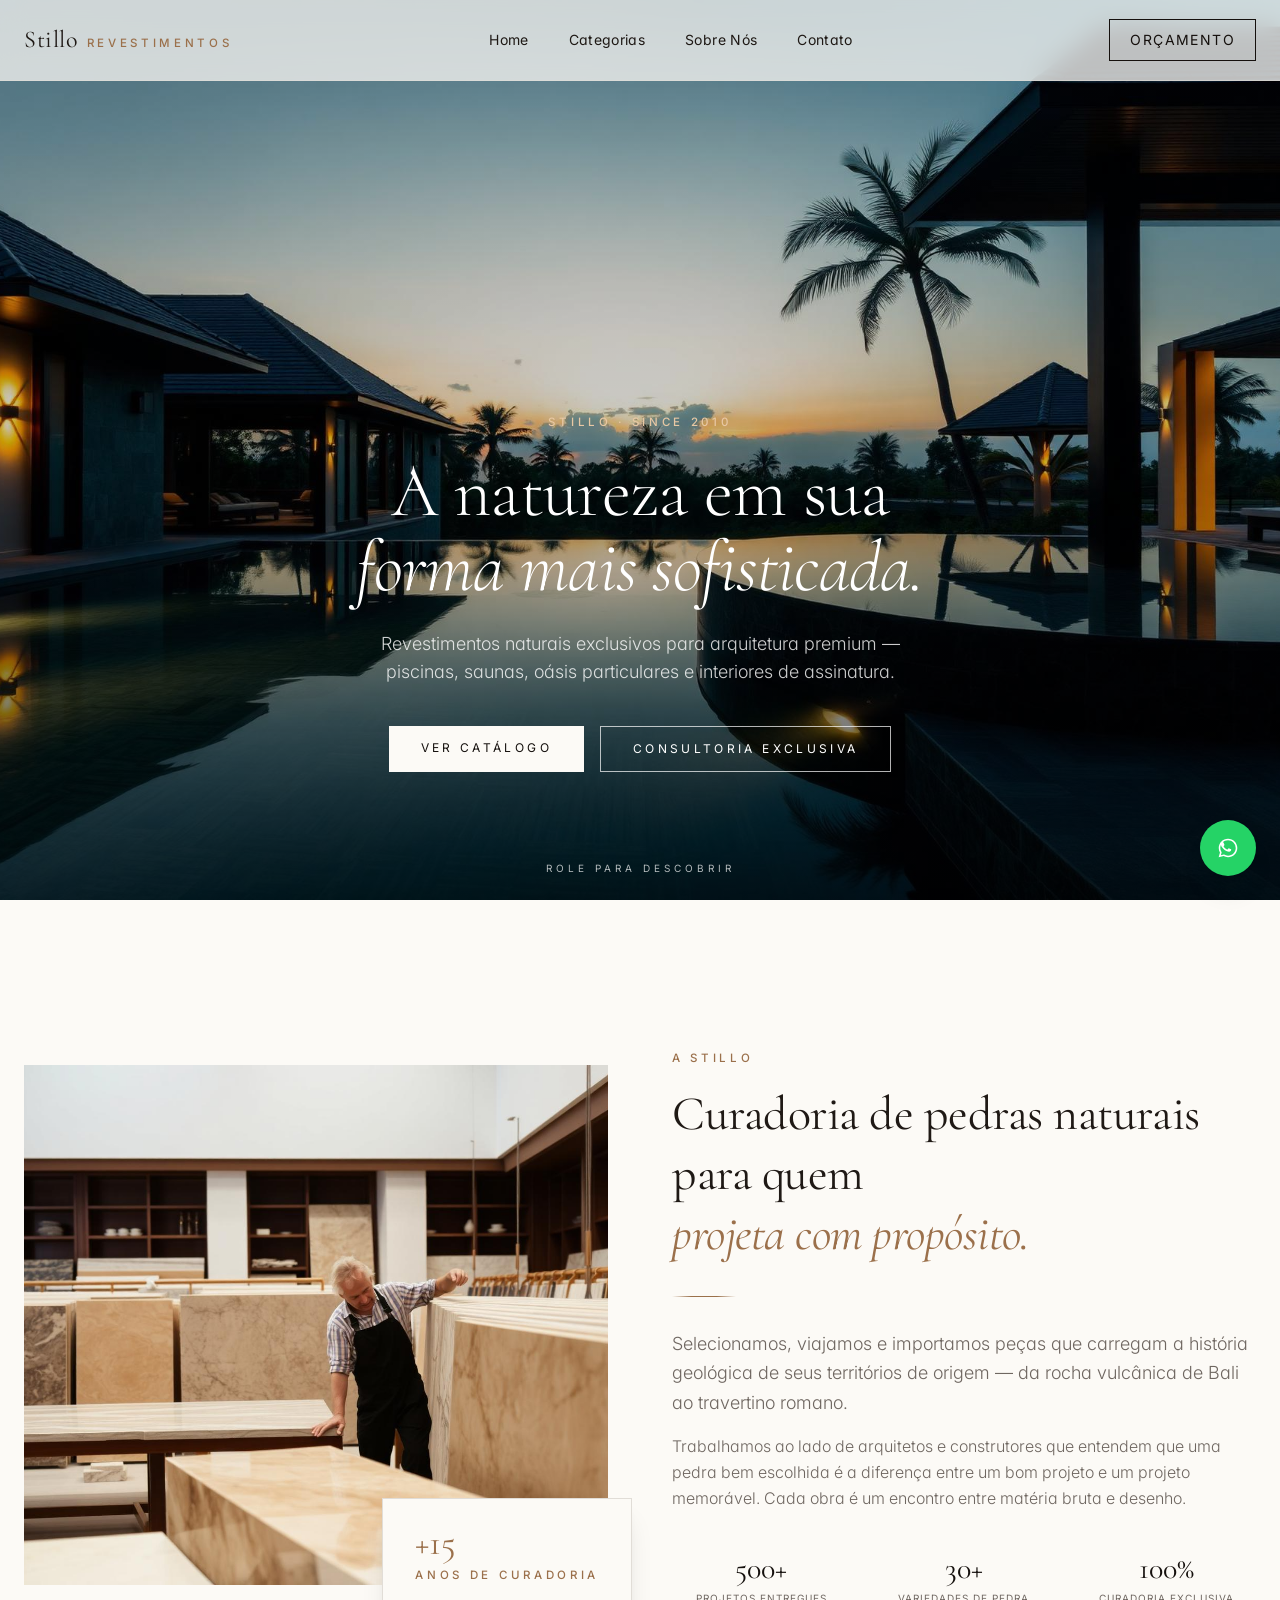
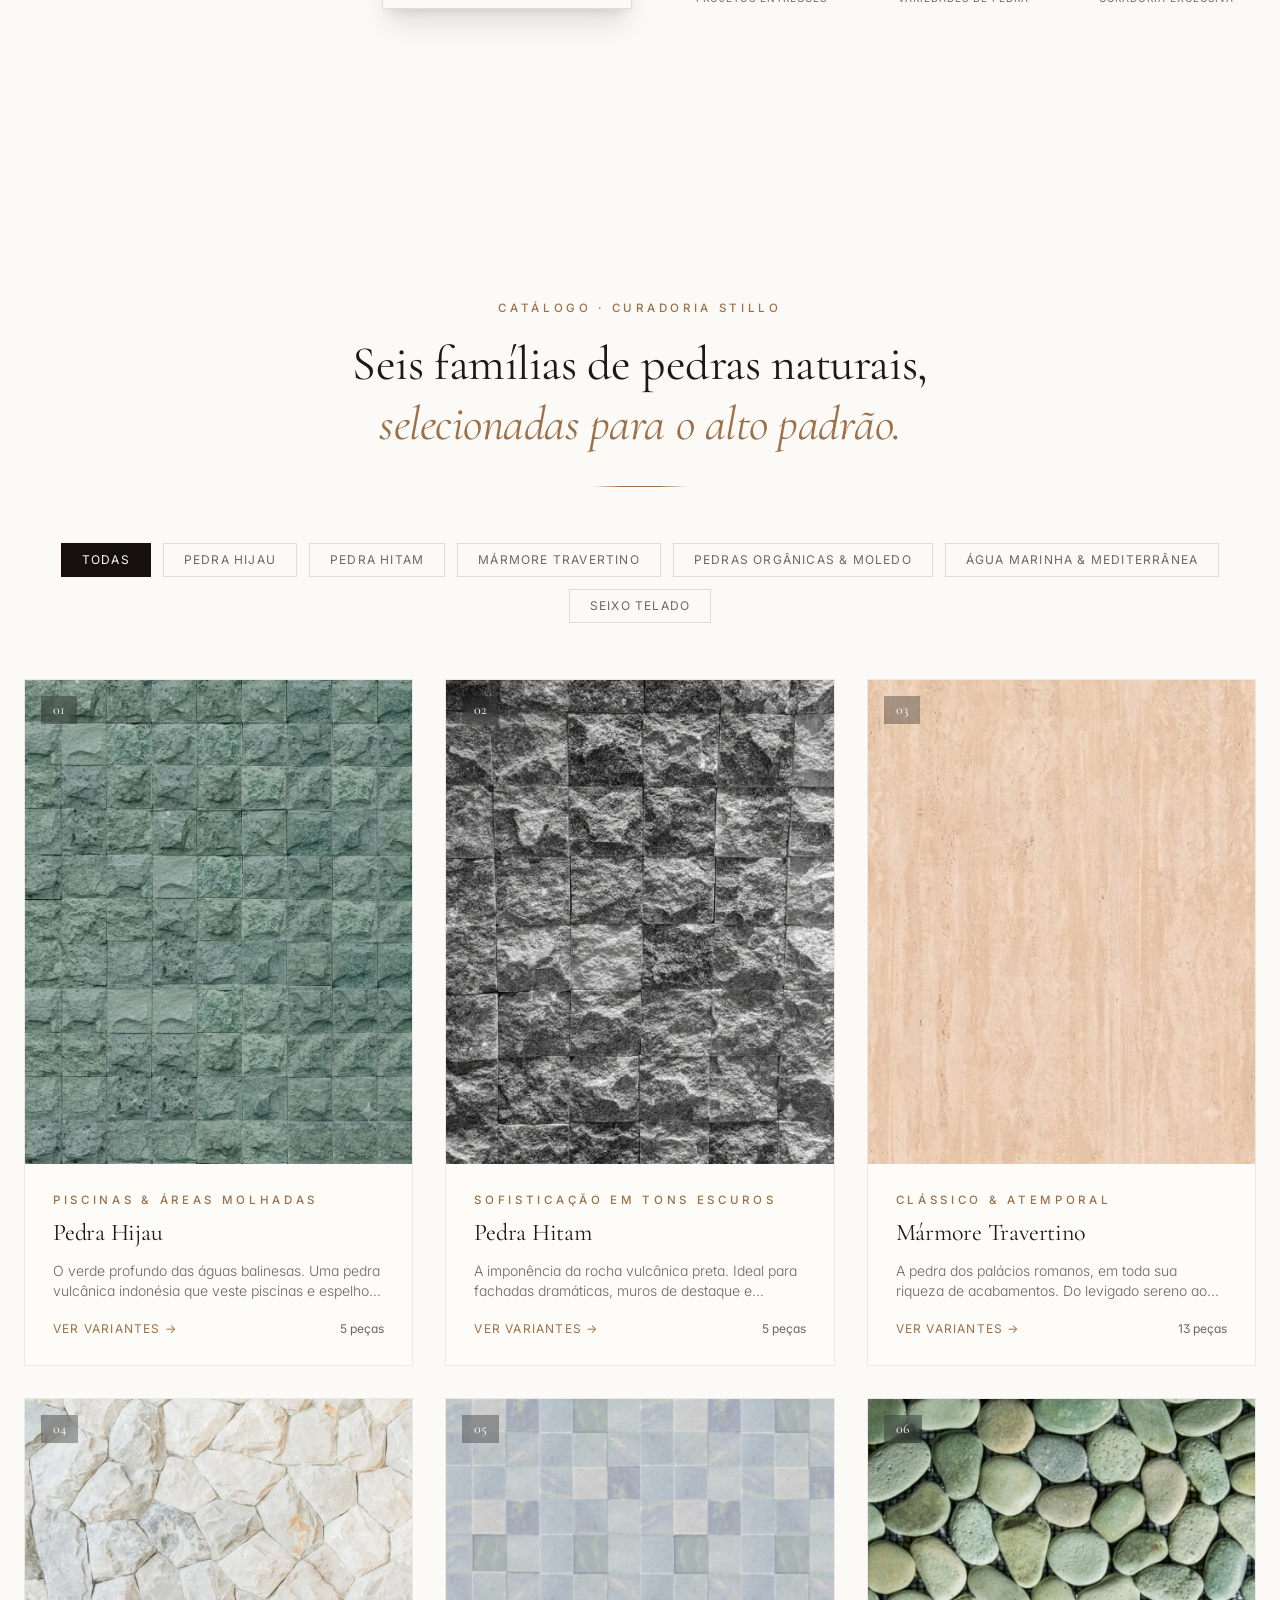
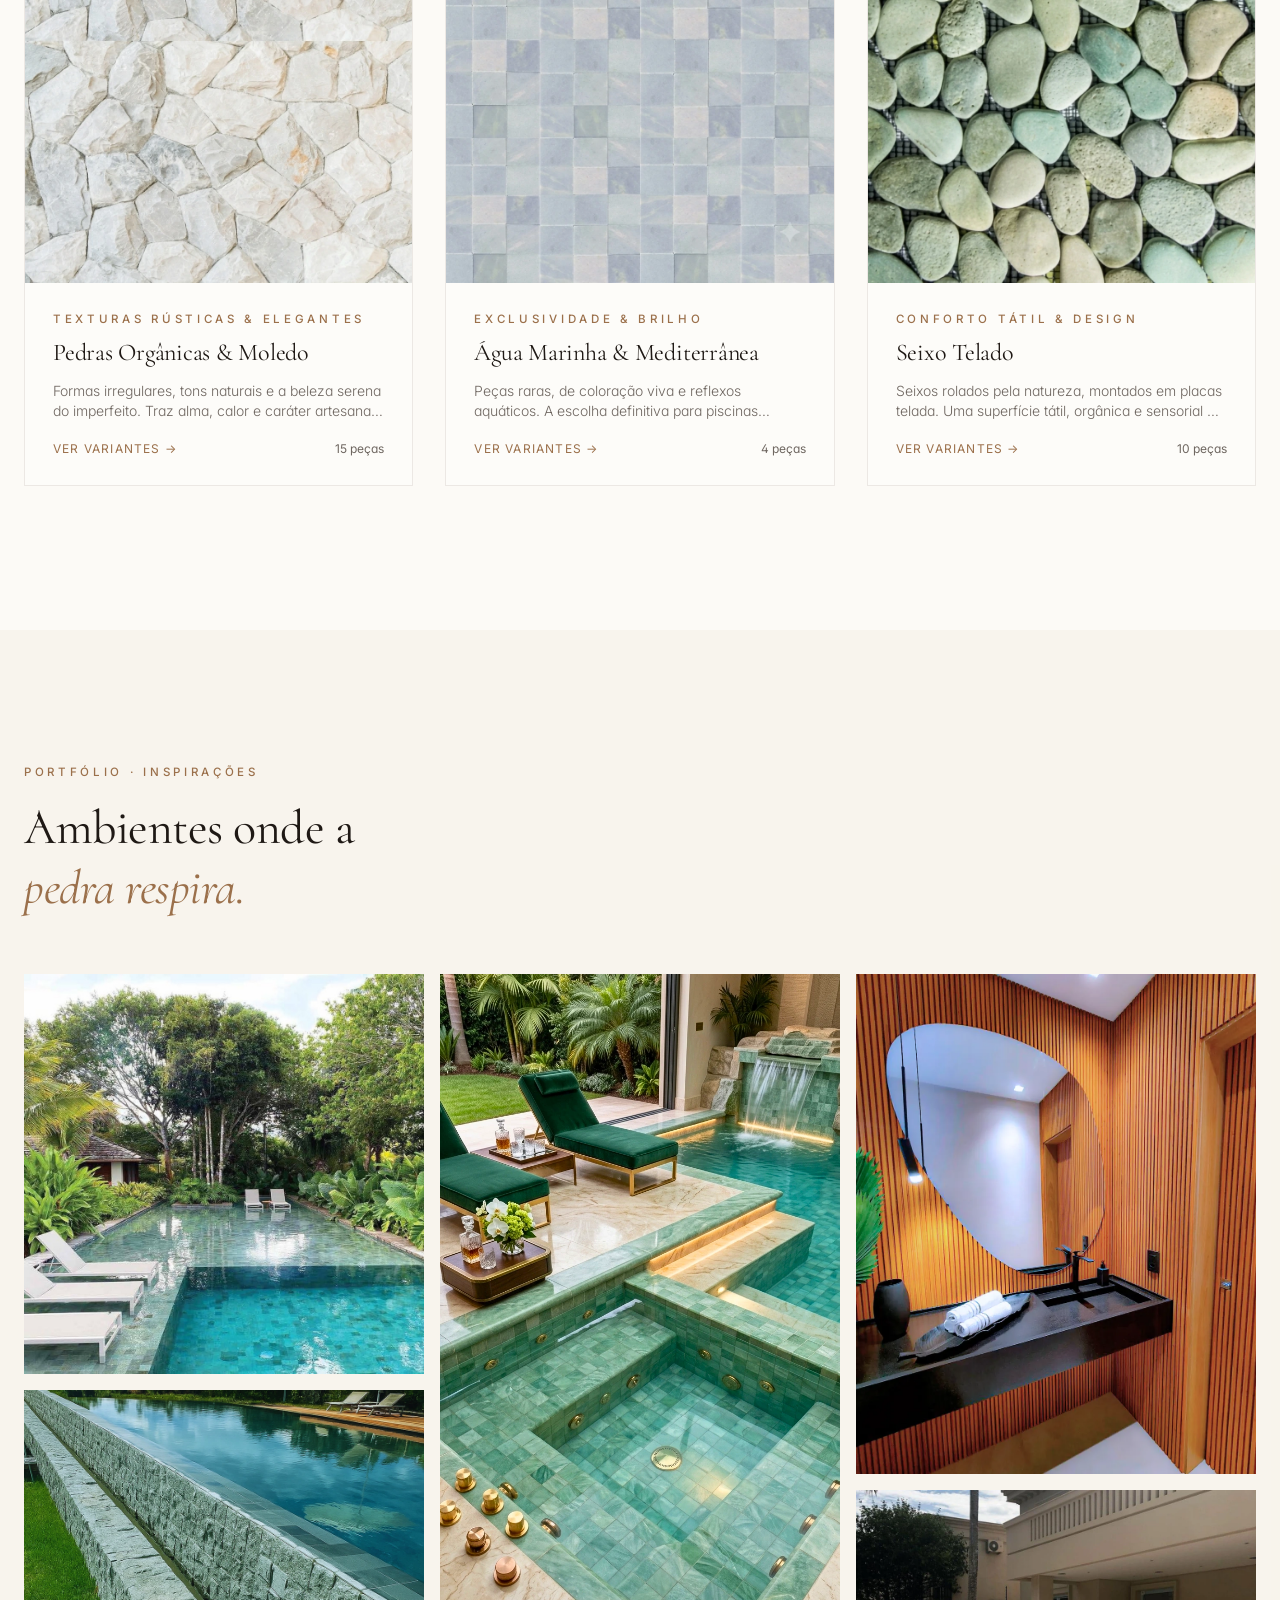
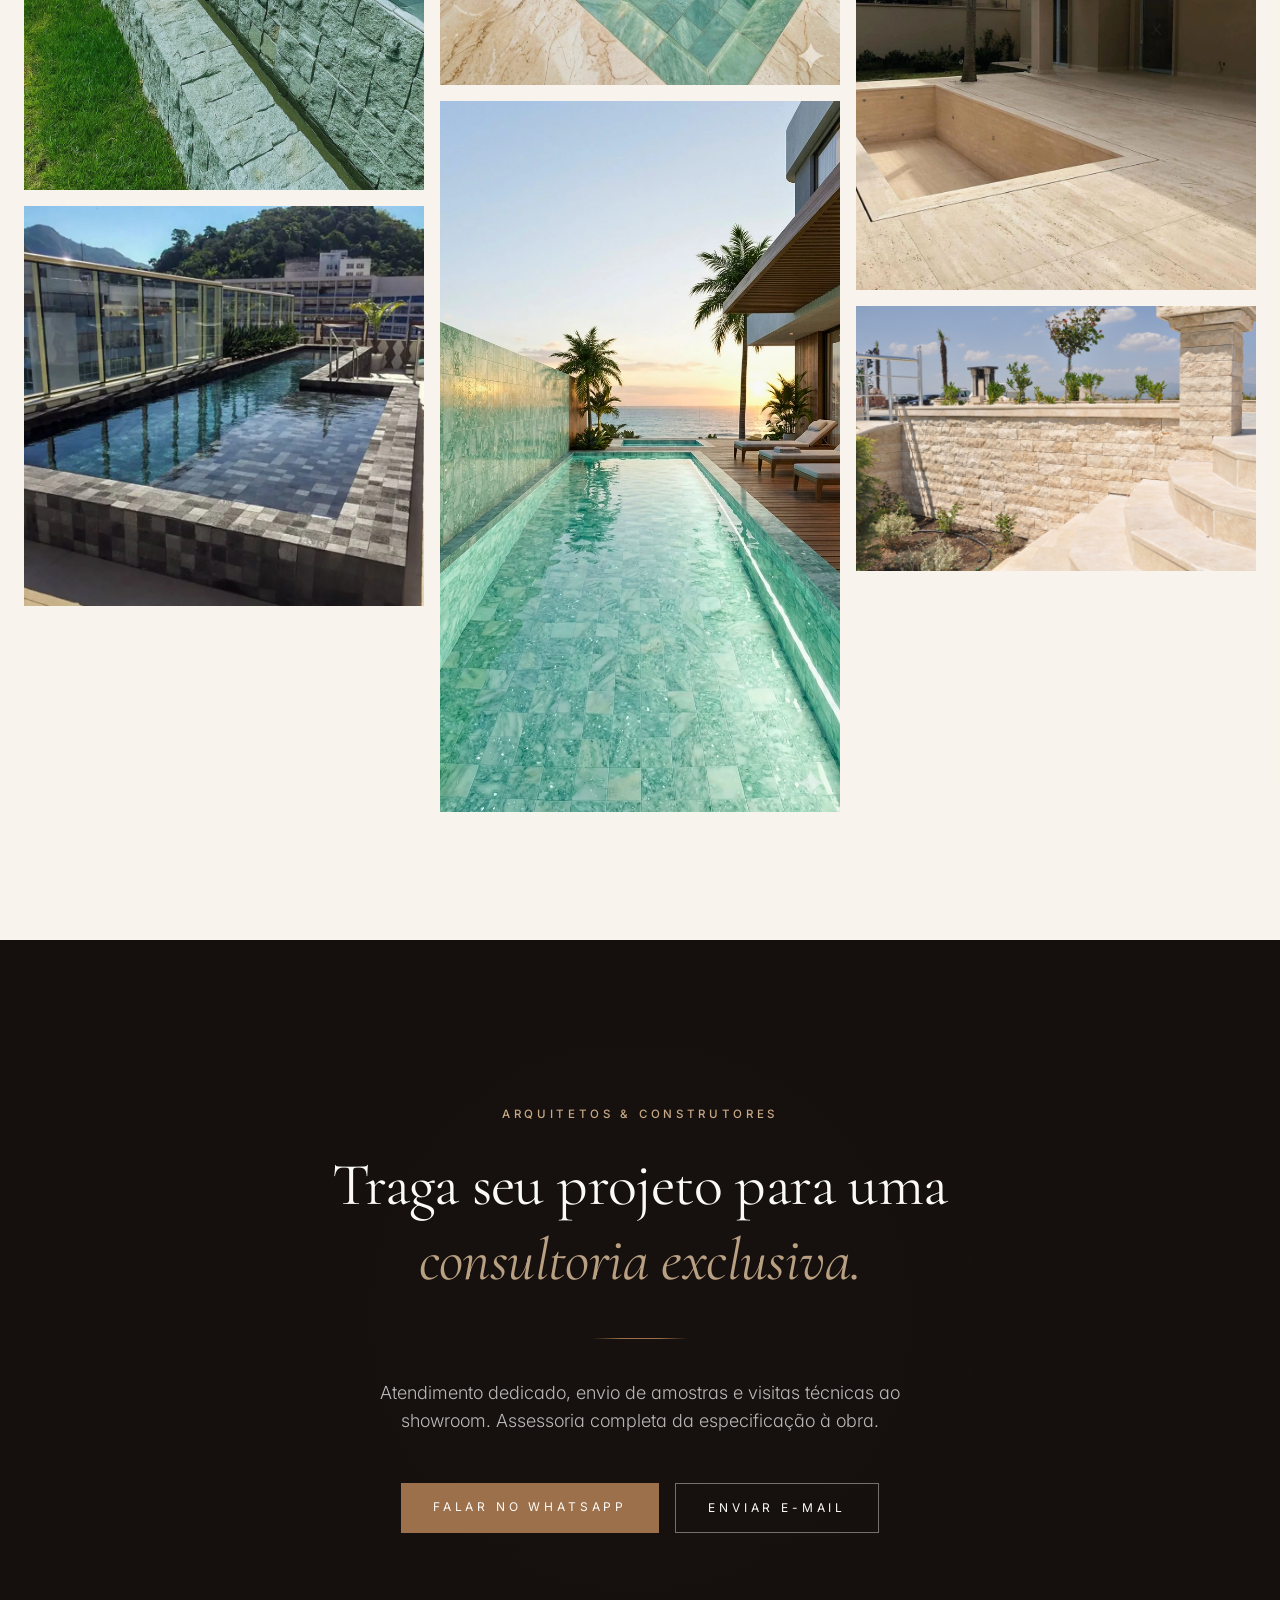
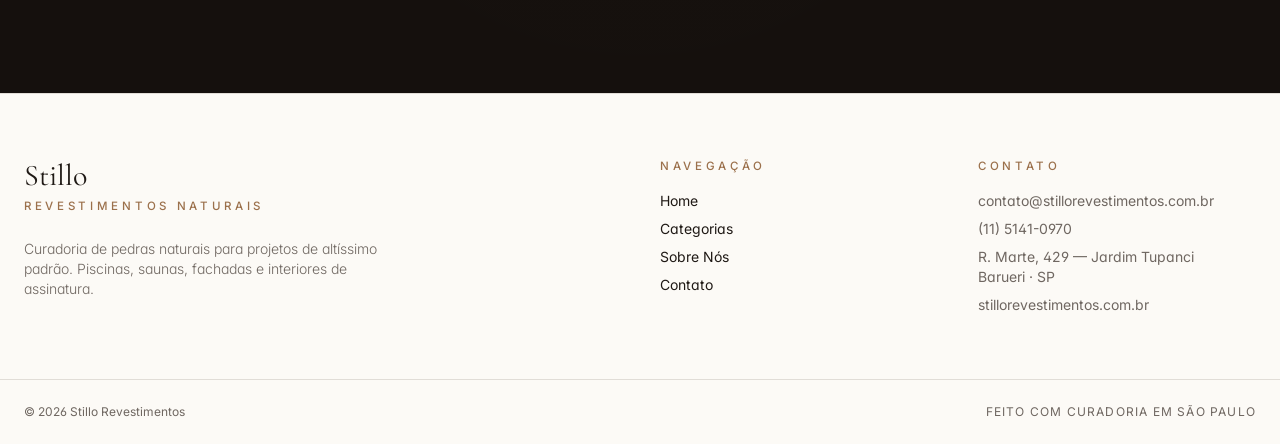
==== commit ec74b88d: "Update index.html update das imagens" ====
--- a/index.html
+++ b/index.html
@@ -167,5 +167,5 @@
 		}
 	}
 </style>
-</head><body><!--$--><div class="min-h-screen bg-background text-foreground"><header class="fixed top-0 left-0 right-0 z-40 backdrop-blur-md bg-background/75 border-b border-border/60"><div class="mx-auto max-w-7xl px-6 h-20 flex items-center justify-between"><a href="#top" class="flex items-baseline gap-2"><span class="font-serif text-2xl tracking-wide">Stillo</span><span class="eyebrow hidden sm:inline">Revestimentos</span></a><nav class="hidden md:flex items-center gap-10 text-sm tracking-wide"><a href="#top" class="hover:text-bronze transition">Home</a><a href="#catalogo" class="hover:text-bronze transition">Categorias</a><a href="#sobre" class="hover:text-bronze transition">Sobre Nós</a><a href="#contato" class="hover:text-bronze transition">Contato</a></nav><a href="#contato" class="text-xs md:text-sm px-5 py-2.5 border border-ink text-ink hover:bg-ink hover:text-background transition-colors uppercase tracking-widest">Orçamento</a></div></header><section id="top" class="relative h-screen min-h-[720px] w-full overflow-hidden"><img src="images/7GngyFxXDrA0.jpg" alt="Piscina de luxo revestida em pedra natural ao entardecer" class="absolute inset-0 h-full w-full object-cover" width="1920" height="1200"><div class="absolute inset-0 bg-gradient-to-b from-black/30 via-black/20 to-black/70"></div><div class="relative z-10 flex h-full flex-col items-center justify-end pb-24 md:pb-32 px-6 text-center text-white fade-up"><span class="eyebrow" style="color:oklch(0.85 0.06 70)">Stillo · Since 2010</span><h1 class="mt-6 max-w-4xl text-5xl md:text-7xl leading-[1.05] font-light">A natureza em sua<br><em>forma mais sofisticada.</em></h1><p class="mt-6 max-w-xl text-base md:text-lg text-white/80 font-light">Revestimentos naturais exclusivos para arquitetura premium — piscinas, saunas, oásis particulares e interiores de assinatura.</p><div class="mt-10 flex flex-wrap justify-center gap-4"><a href="#catalogo" class="px-8 py-3.5 bg-background text-ink uppercase text-xs tracking-[0.28em] hover:bg-bronze hover:text-white transition-colors">Ver Catálogo</a><a href="#contato" class="px-8 py-3.5 border border-white/70 text-white uppercase text-xs tracking-[0.28em] hover:bg-white hover:text-ink transition-colors">Consultoria Exclusiva</a></div></div><div class="absolute bottom-6 left-1/2 -translate-x-1/2 text-white/70 text-[10px] tracking-[0.4em] uppercase animate-pulse">Role para descobrir</div></section><section id="sobre" class="py-24 md:py-36"><div class="mx-auto max-w-7xl px-6 grid md:grid-cols-2 gap-16 items-center"><div class="relative"><img src="images/vf8tC46HUqNe.jpg" alt="Curadoria de pedras naturais no showroom Stillo" loading="lazy" class="w-full h-[520px] object-cover" width="1400" height="1000"><div class="absolute -bottom-6 -right-6 hidden md:block bg-background px-8 py-6 shadow-xl border border-border"><div class="font-serif text-4xl text-bronze">+15</div><div class="eyebrow mt-1">Anos de curadoria</div></div></div><div><span class="eyebrow">A Stillo</span><h2 class="mt-4 text-4xl md:text-5xl leading-tight">Curadoria de pedras naturais para quem<br><em class="text-bronze">projeta com propósito.</em></h2><div class="gold-rule mt-8 w-16"></div><p class="mt-8 text-muted-foreground leading-relaxed text-lg font-light">Selecionamos, viajamos e importamos peças que carregam a história geológica de seus territórios de origem — da rocha vulcânica de Bali ao travertino romano.</p><p class="mt-4 text-muted-foreground leading-relaxed font-light">Trabalhamos ao lado de arquitetos e construtores que entendem que uma pedra bem escolhida é a diferença entre um bom projeto e um projeto memorável. Cada obra é um encontro entre matéria bruta e desenho.</p><div class="mt-10 grid grid-cols-3 gap-6 text-center"><div><div class="font-serif text-3xl text-ink">500+</div><div class="mt-1 text-[10px] tracking-widest uppercase text-muted-foreground">Projetos entregues</div></div><div><div class="font-serif text-3xl text-ink">30+</div><div class="mt-1 text-[10px] tracking-widest uppercase text-muted-foreground">Variedades de pedra</div></div><div><div class="font-serif text-3xl text-ink">100%</div><div class="mt-1 text-[10px] tracking-widest uppercase text-muted-foreground">Curadoria exclusiva</div></div></div></div></div></section><section id="catalogo" class="py-24 md:py-36"><div class="mx-auto max-w-7xl px-6"><div class="mx-auto max-w-2xl text-center"><span class="eyebrow">Catálogo · Curadoria Stillo</span><h2 class="mt-4 text-4xl md:text-5xl leading-tight">Seis famílias de pedras naturais,<br><em class="text-bronze">selecionadas para o alto padrão.</em></h2><div class="gold-rule mt-8 w-24 mx-auto"></div></div><div class="mt-14 flex flex-wrap justify-center gap-2 md:gap-3"><button class="px-5 py-2 text-xs tracking-widest uppercase border transition-colors bg-ink text-background border-ink">Todas</button><button class="px-5 py-2 text-xs tracking-widest uppercase border transition-colors border-border text-muted-foreground hover:border-bronze hover:text-bronze">Pedra Hijau</button><button class="px-5 py-2 text-xs tracking-widest uppercase border transition-colors border-border text-muted-foreground hover:border-bronze hover:text-bronze">Pedra Hitam</button><button class="px-5 py-2 text-xs tracking-widest uppercase border transition-colors border-border text-muted-foreground hover:border-bronze hover:text-bronze">Mármore Travertino</button><button class="px-5 py-2 text-xs tracking-widest uppercase border transition-colors border-border text-muted-foreground hover:border-bronze hover:text-bronze">Pedras Orgânicas & Moledo</button><button class="px-5 py-2 text-xs tracking-widest uppercase border transition-colors border-border text-muted-foreground hover:border-bronze hover:text-bronze">Água Marinha & Mediterrânea</button><button class="px-5 py-2 text-xs tracking-widest uppercase border transition-colors border-border text-muted-foreground hover:border-bronze hover:text-bronze">Seixo Telado</button></div><div class="mt-14 grid gap-8 md:grid-cols-2 lg:grid-cols-3"><article class="group cursor-pointer bg-card border border-border/60 overflow-hidden hover:shadow-2xl transition-all duration-500"><div class="relative aspect-[4/5] overflow-hidden bg-muted"><img src="images/kaJJfBeQMkb8.png" alt="Pedra Hijau" loading="lazy" class="h-full w-full object-cover transition-transform duration-[1400ms] group-hover:scale-105"><div class="absolute top-4 left-4 font-serif text-white text-sm bg-black/30 backdrop-blur px-3 py-1">01</div></div><div class="p-7"><div class="eyebrow">Piscinas & Áreas Molhadas</div><h3 class="mt-2 text-2xl">Pedra Hijau</h3><p class="mt-3 text-sm text-muted-foreground line-clamp-2 font-light">O verde profundo das águas balinesas. Uma pedra vulcânica indonésia que veste piscinas e espelhos d'água com brilho translúcido e sofisticação atemporal.</p><div class="mt-5 flex items-center justify-between"><span class="text-xs tracking-widest uppercase text-bronze">Ver variantes →</span><span class="text-xs text-muted-foreground">5<!-- --> peças</span></div></div></article><article class="group cursor-pointer bg-card border border-border/60 overflow-hidden hover:shadow-2xl transition-all duration-500"><div class="relative aspect-[4/5] overflow-hidden bg-muted"><img src="images/mOJYxt2AMiOB.png" alt="Pedra Hitam" loading="lazy" class="h-full w-full object-cover transition-transform duration-[1400ms] group-hover:scale-105"><div class="absolute top-4 left-4 font-serif text-white text-sm bg-black/30 backdrop-blur px-3 py-1">02</div></div><div class="p-7"><div class="eyebrow">Sofisticação em Tons Escuros</div><h3 class="mt-2 text-2xl">Pedra Hitam</h3><p class="mt-3 text-sm text-muted-foreground line-clamp-2 font-light">A imponência da rocha vulcânica preta. Ideal para fachadas dramáticas, muros de destaque e piscinas de linhas contemporâneas.</p><div class="mt-5 flex items-center justify-between"><span class="text-xs tracking-widest uppercase text-bronze">Ver variantes →</span><span class="text-xs text-muted-foreground">5<!-- --> peças</span></div></div></article><article class="group cursor-pointer bg-card border border-border/60 overflow-hidden hover:shadow-2xl transition-all duration-500"><div class="relative aspect-[4/5] overflow-hidden bg-muted"><img src="images/aTotibmydd3T.png" alt="Mármore Travertino" loading="lazy" class="h-full w-full object-cover transition-transform duration-[1400ms] group-hover:scale-105"><div class="absolute top-4 left-4 font-serif text-white text-sm bg-black/30 backdrop-blur px-3 py-1">03</div></div><div class="p-7"><div class="eyebrow">Clássico & Atemporal</div><h3 class="mt-2 text-2xl">Mármore Travertino</h3><p class="mt-3 text-sm text-muted-foreground line-clamp-2 font-light">A pedra dos palácios romanos, em toda sua riqueza de acabamentos. Do levigado sereno ao rockface escultural — para projetos que atravessam gerações.</p><div class="mt-5 flex items-center justify-between"><span class="text-xs tracking-widest uppercase text-bronze">Ver variantes →</span><span class="text-xs text-muted-foreground">13<!-- --> peças</span></div></div></article><article class="group cursor-pointer bg-card border border-border/60 overflow-hidden hover:shadow-2xl transition-all duration-500"><div class="relative aspect-[4/5] overflow-hidden bg-muted"><img src="images/BarkY61tKF6J.png" alt="Pedras Orgânicas & Moledo" loading="lazy" class="h-full w-full object-cover transition-transform duration-[1400ms] group-hover:scale-105"><div class="absolute top-4 left-4 font-serif text-white text-sm bg-black/30 backdrop-blur px-3 py-1">04</div></div><div class="p-7"><div class="eyebrow">Texturas Rústicas & Elegantes</div><h3 class="mt-2 text-2xl">Pedras Orgânicas & Moledo</h3><p class="mt-3 text-sm text-muted-foreground line-clamp-2 font-light">Formas irregulares, tons naturais e a beleza serena do imperfeito. Traz alma, calor e caráter artesanal a fachadas, muros e áreas externas.</p><div class="mt-5 flex items-center justify-between"><span class="text-xs tracking-widest uppercase text-bronze">Ver variantes →</span><span class="text-xs text-muted-foreground">15<!-- --> peças</span></div></div></article><article class="group cursor-pointer bg-card border border-border/60 overflow-hidden hover:shadow-2xl transition-all duration-500"><div class="relative aspect-[4/5] overflow-hidden bg-muted"><img src="images/lpX3zo53ClxN.png" alt="Água Marinha & Mediterrânea" loading="lazy" class="h-full w-full object-cover transition-transform duration-[1400ms] group-hover:scale-105"><div class="absolute top-4 left-4 font-serif text-white text-sm bg-black/30 backdrop-blur px-3 py-1">05</div></div><div class="p-7"><div class="eyebrow">Exclusividade & Brilho</div><h3 class="mt-2 text-2xl">Água Marinha & Mediterrânea</h3><p class="mt-3 text-sm text-muted-foreground line-clamp-2 font-light">Peças raras, de coloração viva e reflexos aquáticos. A escolha definitiva para piscinas assinatura e ambientes que buscam identidade única.</p><div class="mt-5 flex items-center justify-between"><span class="text-xs tracking-widest uppercase text-bronze">Ver variantes →</span><span class="text-xs text-muted-foreground">4<!-- --> peças</span></div></div></article><article class="group cursor-pointer bg-card border border-border/60 overflow-hidden hover:shadow-2xl transition-all duration-500"><div class="relative aspect-[4/5] overflow-hidden bg-muted"><img src="images/QmeFc4GNVVXZ.png" alt="Seixo Telado" loading="lazy" class="h-full w-full object-cover transition-transform duration-[1400ms] group-hover:scale-105"><div class="absolute top-4 left-4 font-serif text-white text-sm bg-black/30 backdrop-blur px-3 py-1">06</div></div><div class="p-7"><div class="eyebrow">Conforto Tátil & Design</div><h3 class="mt-2 text-2xl">Seixo Telado</h3><p class="mt-3 text-sm text-muted-foreground line-clamp-2 font-light">Seixos rolados pela natureza, montados em placas telada. Uma superfície tátil, orgânica e sensorial — para spas, saunas e pisos de assinatura.</p><div class="mt-5 flex items-center justify-between"><span class="text-xs tracking-widest uppercase text-bronze">Ver variantes →</span><span class="text-xs text-muted-foreground">10<!-- --> peças</span></div></div></article></div></div></section><section id="galeria" class="py-24 md:py-32 bg-sand/40"><div class="mx-auto max-w-7xl px-6"><div class="max-w-2xl"><span class="eyebrow">Portfólio · Inspirações</span><h2 class="mt-4 text-4xl md:text-5xl leading-tight">Ambientes onde a<br><em class="text-bronze">pedra respira.</em></h2></div><div class="mt-14 columns-1 sm:columns-2 lg:columns-3 gap-3 md:gap-4 [column-fill:_balance]"><div class="mb-3 md:mb-4 break-inside-avoid relative overflow-hidden group"><img src="images/9KR8XvDKw8dK.jpg" alt="Ambiente com revestimento Stillo" loading="lazy" class="w-full h-auto object-cover transition-transform duration-[1400ms] group-hover:scale-105"><div class="absolute inset-0 bg-ink/0 group-hover:bg-ink/20 transition-colors"></div></div><div class="mb-3 md:mb-4 break-inside-avoid relative overflow-hidden group"><img src="images/bCaaFfJ3dWer.png" alt="Ambiente com revestimento Stillo" loading="lazy" class="w-full h-auto object-cover transition-transform duration-[1400ms] group-hover:scale-105"><div class="absolute inset-0 bg-ink/0 group-hover:bg-ink/20 transition-colors"></div></div><div class="mb-3 md:mb-4 break-inside-avoid relative overflow-hidden group"><img src="images/uALWD949voZP.png" alt="Ambiente com revestimento Stillo" loading="lazy" class="w-full h-auto object-cover transition-transform duration-[1400ms] group-hover:scale-105"><div class="absolute inset-0 bg-ink/0 group-hover:bg-ink/20 transition-colors"></div></div><div class="mb-3 md:mb-4 break-inside-avoid relative overflow-hidden group"><img src="images/77um4UK5XAjC.png" alt="Ambiente com revestimento Stillo" loading="lazy" class="w-full h-auto object-cover transition-transform duration-[1400ms] group-hover:scale-105"><div class="absolute inset-0 bg-ink/0 group-hover:bg-ink/20 transition-colors"></div></div><div class="mb-3 md:mb-4 break-inside-avoid relative overflow-hidden group"><img src="images/OnIVVb4Ly9QO.png" alt="Ambiente com revestimento Stillo" loading="lazy" class="w-full h-auto object-cover transition-transform duration-[1400ms] group-hover:scale-105"><div class="absolute inset-0 bg-ink/0 group-hover:bg-ink/20 transition-colors"></div></div><div class="mb-3 md:mb-4 break-inside-avoid relative overflow-hidden group"><img src="images/QO3hSbuaSymc.png" alt="Ambiente com revestimento Stillo" loading="lazy" class="w-full h-auto object-cover transition-transform duration-[1400ms] group-hover:scale-105"><div class="absolute inset-0 bg-ink/0 group-hover:bg-ink/20 transition-colors"></div></div><div class="mb-3 md:mb-4 break-inside-avoid relative overflow-hidden group"><img src="images/C0vh80sBLbnD.png" alt="Ambiente com revestimento Stillo" loading="lazy" class="w-full h-auto object-cover transition-transform duration-[1400ms] group-hover:scale-105"><div class="absolute inset-0 bg-ink/0 group-hover:bg-ink/20 transition-colors"></div></div><div class="mb-3 md:mb-4 break-inside-avoid relative overflow-hidden group"><img src="images/vObixEcqq6TQ.jpg" alt="Ambiente com revestimento Stillo" loading="lazy" class="w-full h-auto object-cover transition-transform duration-[1400ms] group-hover:scale-105"><div class="absolute inset-0 bg-ink/0 group-hover:bg-ink/20 transition-colors"></div></div></div></div></section><section id="contato" class="relative py-28 md:py-40 bg-ink text-background overflow-hidden"><div class="absolute inset-0 opacity-[0.04] bg-[radial-gradient(circle_at_center,_rgba(255,255,255,0.15)_0%,_transparent_70%)]"></div><div class="relative mx-auto max-w-4xl px-6 text-center"><span class="eyebrow" style="color:oklch(0.75 0.06 70)">Arquitetos & Construtores</span><h2 class="mt-6 text-4xl md:text-6xl leading-tight text-background">Traga seu projeto para uma<br><em class="text-bronze-soft">consultoria exclusiva.</em></h2><div class="gold-rule mt-10 w-24 mx-auto"></div><p class="mt-10 max-w-xl mx-auto text-white/70 font-light text-lg">Atendimento dedicado, envio de amostras e visitas técnicas ao showroom. Assessoria completa da especificação à obra.</p><div class="mt-12 flex flex-wrap justify-center gap-4"><a href="https://wa.me/551151410970?text=Ol%C3%A1!%20Gostaria%20de%20uma%20consultoria%20exclusiva." target="_blank" rel="noopener noreferrer" class="px-8 py-4 bg-bronze text-background uppercase text-xs tracking-[0.32em] hover:bg-background hover:text-ink transition-colors">Falar no WhatsApp</a><a href="mailto:contato@stillorevestimentos.com.br" class="px-8 py-4 border border-white/40 text-background uppercase text-xs tracking-[0.32em] hover:bg-white hover:text-ink transition-colors">Enviar e-mail</a></div></div></section><footer class="bg-background border-t border-border"><div class="mx-auto max-w-7xl px-6 py-16 grid gap-10 md:grid-cols-4"><div class="md:col-span-2"><div class="font-serif text-3xl">Stillo</div><div class="eyebrow mt-1">Revestimentos Naturais</div><p class="mt-6 text-sm text-muted-foreground max-w-sm font-light">Curadoria de pedras naturais para projetos de altíssimo padrão. Piscinas, saunas, fachadas e interiores de assinatura.</p></div><div><div class="eyebrow">Navegação</div><ul class="mt-4 space-y-2 text-sm"><li><a href="#top" class="hover:text-bronze">Home</a></li><li><a href="#catalogo" class="hover:text-bronze">Categorias</a></li><li><a href="#sobre" class="hover:text-bronze">Sobre Nós</a></li><li><a href="#contato" class="hover:text-bronze">Contato</a></li></ul></div><div><div class="eyebrow">Contato</div><ul class="mt-4 space-y-2 text-sm text-muted-foreground"><li>contato@stillorevestimentos.com.br</li><li>(11) 5141-0970</li><li>R. Marte, 429 — Jardim Tupanci<br>Barueri · SP</li><li><a href="https://stillorevestimentos.com.br" class="hover:text-bronze">stillorevestimentos.com.br</a></li></ul></div></div><div class="border-t border-border"><div class="mx-auto max-w-7xl px-6 py-6 flex flex-col md:flex-row justify-between items-center gap-2 text-xs text-muted-foreground"><div>© <!-- -->2026<!-- --> Stillo Revestimentos</div><div class="tracking-widest uppercase">Feito com curadoria em São Paulo</div></div></div></footer><a href="https://wa.me/551151410970?text=Ol%C3%A1!%20Gostaria%20de%20uma%20consultoria%20exclusiva%20sobre%20os%20revestimentos%20naturais%20da%20Stillo." target="_blank" rel="noopener noreferrer" aria-label="Atendimento Exclusivo via WhatsApp" class="fixed bottom-6 right-6 z-50 flex items-center gap-3 group"><span class="hidden sm:inline-block rounded-full bg-ink/90 px-4 py-2 text-xs tracking-wider uppercase text-background opacity-0 -translate-x-2 group-hover:opacity-100 group-hover:translate-x-0 transition-all duration-500">Atendimento Exclusivo</span><span class="pulse-whatsapp flex h-14 w-14 items-center justify-center rounded-full text-white shadow-xl" style="background-color:#25D366"><svg viewBox="0 0 32 32" class="h-7 w-7" fill="currentColor" aria-hidden="true"><path d="M19.11 17.28c-.29-.15-1.7-.84-1.97-.93-.26-.1-.46-.15-.65.14-.19.29-.74.93-.91 1.12-.17.19-.34.22-.62.07-.29-.15-1.22-.45-2.32-1.43-.86-.77-1.44-1.72-1.61-2.01-.17-.29-.02-.44.13-.59.13-.13.29-.34.44-.51.15-.17.19-.29.29-.48.1-.19.05-.36-.02-.51-.07-.15-.65-1.57-.9-2.15-.24-.57-.48-.49-.65-.5l-.55-.01c-.19 0-.5.07-.76.36-.26.29-1 .98-1 2.39s1.02 2.77 1.17 2.96c.15.19 2.02 3.08 4.9 4.32.68.29 1.22.47 1.63.6.68.22 1.31.19 1.8.12.55-.08 1.7-.69 1.94-1.36.24-.67.24-1.25.17-1.36-.07-.12-.26-.19-.55-.34zM16.03 5.33c-5.87 0-10.63 4.76-10.63 10.63 0 1.87.49 3.7 1.42 5.31L5.33 26.67l5.55-1.46a10.6 10.6 0 0 0 5.14 1.31h.01c5.87 0 10.63-4.76 10.63-10.63S21.9 5.33 16.03 5.33zm0 19.42h-.01c-1.6 0-3.16-.43-4.52-1.24l-.32-.19-3.29.86.88-3.21-.21-.33a8.78 8.78 0 0 1-1.35-4.68c0-4.86 3.95-8.81 8.81-8.81 2.35 0 4.56.92 6.22 2.58a8.75 8.75 0 0 1 2.58 6.23c0 4.86-3.95 8.81-8.81 8.81z"></path></svg></span></a></div><!--/$-->
-</body></html>+</head><body><!--$--><div class="min-h-screen bg-background text-foreground"><header class="fixed top-0 left-0 right-0 z-40 backdrop-blur-md bg-background/75 border-b border-border/60"><div class="mx-auto max-w-7xl px-6 h-20 flex items-center justify-between"><a href="#top" class="flex items-baseline gap-2"><span class="font-serif text-2xl tracking-wide">Stillo</span><span class="eyebrow hidden sm:inline">Revestimentos</span></a><nav class="hidden md:flex items-center gap-10 text-sm tracking-wide"><a href="#top" class="hover:text-bronze transition">Home</a><a href="#catalogo" class="hover:text-bronze transition">Categorias</a><a href="#sobre" class="hover:text-bronze transition">Sobre Nós</a><a href="#contato" class="hover:text-bronze transition">Contato</a></nav><a href="#contato" class="text-xs md:text-sm px-5 py-2.5 border border-ink text-ink hover:bg-ink hover:text-background transition-colors uppercase tracking-widest">Orçamento</a></div></header><section id="top" class="relative h-screen min-h-[720px] w-full overflow-hidden"><img src="images/7GngyFxXDrA0.jpg" alt="Piscina de luxo revestida em pedra natural ao entardecer" class="absolute inset-0 h-full w-full object-cover" width="1920" height="1200"><div class="absolute inset-0 bg-gradient-to-b from-black/30 via-black/20 to-black/70"></div><div class="relative z-10 flex h-full flex-col items-center justify-end pb-24 md:pb-32 px-6 text-center text-white fade-up"><span class="eyebrow" style="color:oklch(0.85 0.06 70)">Stillo · Since 2010</span><h1 class="mt-6 max-w-4xl text-5xl md:text-7xl leading-[1.05] font-light">A natureza em sua<br><em>forma mais sofisticada.</em></h1><p class="mt-6 max-w-xl text-base md:text-lg text-white/80 font-light">Revestimentos naturais exclusivos para arquitetura premium — piscinas, saunas, oásis particulares e interiores de assinatura.</p><div class="mt-10 flex flex-wrap justify-center gap-4"><a href="#catalogo" class="px-8 py-3.5 bg-background text-ink uppercase text-xs tracking-[0.28em] hover:bg-bronze hover:text-white transition-colors">Ver Catálogo</a><a href="#contato" class="px-8 py-3.5 border border-white/70 text-white uppercase text-xs tracking-[0.28em] hover:bg-white hover:text-ink transition-colors">Consultoria Exclusiva</a></div></div><div class="absolute bottom-6 left-1/2 -translate-x-1/2 text-white/70 text-[10px] tracking-[0.4em] uppercase animate-pulse">Role para descobrir</div></section><section id="sobre" class="py-24 md:py-36"><div class="mx-auto max-w-7xl px-6 grid md:grid-cols-2 gap-16 items-center"><div class="relative"><img src="images/vf8tC46HUqNe.jpg" alt="Curadoria de pedras naturais no showroom Stillo" loading="lazy" class="w-full h-[520px] object-cover" width="1400" height="1000"><div class="absolute -bottom-6 -right-6 hidden md:block bg-background px-8 py-6 shadow-xl border border-border"><div class="font-serif text-4xl text-bronze">+15</div><div class="eyebrow mt-1">Anos de curadoria</div></div></div><div><span class="eyebrow">A Stillo</span><h2 class="mt-4 text-4xl md:text-5xl leading-tight">Curadoria de pedras naturais para quem<br><em class="text-bronze">projeta com propósito.</em></h2><div class="gold-rule mt-8 w-16"></div><p class="mt-8 text-muted-foreground leading-relaxed text-lg font-light">Selecionamos, viajamos e importamos peças que carregam a história geológica de seus territórios de origem — da rocha vulcânica de Bali ao travertino romano.</p><p class="mt-4 text-muted-foreground leading-relaxed font-light">Trabalhamos ao lado de arquitetos e construtores que entendem que uma pedra bem escolhida é a diferença entre um bom projeto e um projeto memorável. Cada obra é um encontro entre matéria bruta e desenho.</p><div class="mt-10 grid grid-cols-3 gap-6 text-center"><div><div class="font-serif text-3xl text-ink">500+</div><div class="mt-1 text-[10px] tracking-widest uppercase text-muted-foreground">Projetos entregues</div></div><div><div class="font-serif text-3xl text-ink">30+</div><div class="mt-1 text-[10px] tracking-widest uppercase text-muted-foreground">Variedades de pedra</div></div><div><div class="font-serif text-3xl text-ink">100%</div><div class="mt-1 text-[10px] tracking-widest uppercase text-muted-foreground">Curadoria exclusiva</div></div></div></div></div></section><section id="catalogo" class="py-24 md:py-36"><div class="mx-auto max-w-7xl px-6"><div class="mx-auto max-w-2xl text-center"><span class="eyebrow">Catálogo · Curadoria Stillo</span><h2 class="mt-4 text-4xl md:text-5xl leading-tight">Seis famílias de pedras naturais,<br><em class="text-bronze">selecionadas para o alto padrão.</em></h2><div class="gold-rule mt-8 w-24 mx-auto"></div></div><div class="mt-14 flex flex-wrap justify-center gap-2 md:gap-3"><button class="px-5 py-2 text-xs tracking-widest uppercase border transition-colors bg-ink text-background border-ink">Todas</button><button class="px-5 py-2 text-xs tracking-widest uppercase border transition-colors border-border text-muted-foreground hover:border-bronze hover:text-bronze">Pedra Hijau</button><button class="px-5 py-2 text-xs tracking-widest uppercase border transition-colors border-border text-muted-foreground hover:border-bronze hover:text-bronze">Pedra Hitam</button><button class="px-5 py-2 text-xs tracking-widest uppercase border transition-colors border-border text-muted-foreground hover:border-bronze hover:text-bronze">Mármore Travertino</button><button class="px-5 py-2 text-xs tracking-widest uppercase border transition-colors border-border text-muted-foreground hover:border-bronze hover:text-bronze">Pedras Orgânicas & Moledo</button><button class="px-5 py-2 text-xs tracking-widest uppercase border transition-colors border-border text-muted-foreground hover:border-bronze hover:text-bronze">Água Marinha & Mediterrânea</button><button class="px-5 py-2 text-xs tracking-widest uppercase border transition-colors border-border text-muted-foreground hover:border-bronze hover:text-bronze">Seixo Telado</button></div><div class="mt-14 grid gap-8 md:grid-cols-2 lg:grid-cols-3"><article class="group cursor-pointer bg-card border border-border/60 overflow-hidden hover:shadow-2xl transition-all duration-500"><div class="relative aspect-[4/5] overflow-hidden bg-muted"><img src="images/kaJJfBeQMkb8.webp" alt="Pedra Hijau" loading="lazy" class="h-full w-full object-cover transition-transform duration-[1400ms] group-hover:scale-105"><div class="absolute top-4 left-4 font-serif text-white text-sm bg-black/30 backdrop-blur px-3 py-1">01</div></div><div class="p-7"><div class="eyebrow">Piscinas & Áreas Molhadas</div><h3 class="mt-2 text-2xl">Pedra Hijau</h3><p class="mt-3 text-sm text-muted-foreground line-clamp-2 font-light">O verde profundo das águas balinesas. Uma pedra vulcânica indonésia que veste piscinas e espelhos d'água com brilho translúcido e sofisticação atemporal.</p><div class="mt-5 flex items-center justify-between"><span class="text-xs tracking-widest uppercase text-bronze">Ver variantes →</span><span class="text-xs text-muted-foreground">5<!-- --> peças</span></div></div></article><article class="group cursor-pointer bg-card border border-border/60 overflow-hidden hover:shadow-2xl transition-all duration-500"><div class="relative aspect-[4/5] overflow-hidden bg-muted"><img src="images/mOJYxt2AMiOB.webp" alt="Pedra Hitam" loading="lazy" class="h-full w-full object-cover transition-transform duration-[1400ms] group-hover:scale-105"><div class="absolute top-4 left-4 font-serif text-white text-sm bg-black/30 backdrop-blur px-3 py-1">02</div></div><div class="p-7"><div class="eyebrow">Sofisticação em Tons Escuros</div><h3 class="mt-2 text-2xl">Pedra Hitam</h3><p class="mt-3 text-sm text-muted-foreground line-clamp-2 font-light">A imponência da rocha vulcânica preta. Ideal para fachadas dramáticas, muros de destaque e piscinas de linhas contemporâneas.</p><div class="mt-5 flex items-center justify-between"><span class="text-xs tracking-widest uppercase text-bronze">Ver variantes →</span><span class="text-xs text-muted-foreground">5<!-- --> peças</span></div></div></article><article class="group cursor-pointer bg-card border border-border/60 overflow-hidden hover:shadow-2xl transition-all duration-500"><div class="relative aspect-[4/5] overflow-hidden bg-muted"><img src="images/aTotibmydd3T.webp" alt="Mármore Travertino" loading="lazy" class="h-full w-full object-cover transition-transform duration-[1400ms] group-hover:scale-105"><div class="absolute top-4 left-4 font-serif text-white text-sm bg-black/30 backdrop-blur px-3 py-1">03</div></div><div class="p-7"><div class="eyebrow">Clássico & Atemporal</div><h3 class="mt-2 text-2xl">Mármore Travertino</h3><p class="mt-3 text-sm text-muted-foreground line-clamp-2 font-light">A pedra dos palácios romanos, em toda sua riqueza de acabamentos. Do levigado sereno ao rockface escultural — para projetos que atravessam gerações.</p><div class="mt-5 flex items-center justify-between"><span class="text-xs tracking-widest uppercase text-bronze">Ver variantes →</span><span class="text-xs text-muted-foreground">13<!-- --> peças</span></div></div></article><article class="group cursor-pointer bg-card border border-border/60 overflow-hidden hover:shadow-2xl transition-all duration-500"><div class="relative aspect-[4/5] overflow-hidden bg-muted"><img src="images/BarkY61tKF6J.webp" alt="Pedras Orgânicas & Moledo" loading="lazy" class="h-full w-full object-cover transition-transform duration-[1400ms] group-hover:scale-105"><div class="absolute top-4 left-4 font-serif text-white text-sm bg-black/30 backdrop-blur px-3 py-1">04</div></div><div class="p-7"><div class="eyebrow">Texturas Rústicas & Elegantes</div><h3 class="mt-2 text-2xl">Pedras Orgânicas & Moledo</h3><p class="mt-3 text-sm text-muted-foreground line-clamp-2 font-light">Formas irregulares, tons naturais e a beleza serena do imperfeito. Traz alma, calor e caráter artesanal a fachadas, muros e áreas externas.</p><div class="mt-5 flex items-center justify-between"><span class="text-xs tracking-widest uppercase text-bronze">Ver variantes →</span><span class="text-xs text-muted-foreground">15<!-- --> peças</span></div></div></article><article class="group cursor-pointer bg-card border border-border/60 overflow-hidden hover:shadow-2xl transition-all duration-500"><div class="relative aspect-[4/5] overflow-hidden bg-muted"><img src="images/lpX3zo53ClxN.webp" alt="Água Marinha & Mediterrânea" loading="lazy" class="h-full w-full object-cover transition-transform duration-[1400ms] group-hover:scale-105"><div class="absolute top-4 left-4 font-serif text-white text-sm bg-black/30 backdrop-blur px-3 py-1">05</div></div><div class="p-7"><div class="eyebrow">Exclusividade & Brilho</div><h3 class="mt-2 text-2xl">Água Marinha & Mediterrânea</h3><p class="mt-3 text-sm text-muted-foreground line-clamp-2 font-light">Peças raras, de coloração viva e reflexos aquáticos. A escolha definitiva para piscinas assinatura e ambientes que buscam identidade única.</p><div class="mt-5 flex items-center justify-between"><span class="text-xs tracking-widest uppercase text-bronze">Ver variantes →</span><span class="text-xs text-muted-foreground">4<!-- --> peças</span></div></div></article><article class="group cursor-pointer bg-card border border-border/60 overflow-hidden hover:shadow-2xl transition-all duration-500"><div class="relative aspect-[4/5] overflow-hidden bg-muted"><img src="images/QmeFc4GNVVXZ.webp" alt="Seixo Telado" loading="lazy" class="h-full w-full object-cover transition-transform duration-[1400ms] group-hover:scale-105"><div class="absolute top-4 left-4 font-serif text-white text-sm bg-black/30 backdrop-blur px-3 py-1">06</div></div><div class="p-7"><div class="eyebrow">Conforto Tátil & Design</div><h3 class="mt-2 text-2xl">Seixo Telado</h3><p class="mt-3 text-sm text-muted-foreground line-clamp-2 font-light">Seixos rolados pela natureza, montados em placas telada. Uma superfície tátil, orgânica e sensorial — para spas, saunas e pisos de assinatura.</p><div class="mt-5 flex items-center justify-between"><span class="text-xs tracking-widest uppercase text-bronze">Ver variantes →</span><span class="text-xs text-muted-foreground">10<!-- --> peças</span></div></div></article></div></div></section><section id="galeria" class="py-24 md:py-32 bg-sand/40"><div class="mx-auto max-w-7xl px-6"><div class="max-w-2xl"><span class="eyebrow">Portfólio · Inspirações</span><h2 class="mt-4 text-4xl md:text-5xl leading-tight">Ambientes onde a<br><em class="text-bronze">pedra respira.</em></h2></div><div class="mt-14 columns-1 sm:columns-2 lg:columns-3 gap-3 md:gap-4 [column-fill:_balance]"><div class="mb-3 md:mb-4 break-inside-avoid relative overflow-hidden group"><img src="images/9KR8XvDKw8dK.jpg" alt="Ambiente com revestimento Stillo" loading="lazy" class="w-full h-auto object-cover transition-transform duration-[1400ms] group-hover:scale-105"><div class="absolute inset-0 bg-ink/0 group-hover:bg-ink/20 transition-colors"></div></div><div class="mb-3 md:mb-4 break-inside-avoid relative overflow-hidden group"><img src="images/bCaaFfJ3dWer.webp" alt="Ambiente com revestimento Stillo" loading="lazy" class="w-full h-auto object-cover transition-transform duration-[1400ms] group-hover:scale-105"><div class="absolute inset-0 bg-ink/0 group-hover:bg-ink/20 transition-colors"></div></div><div class="mb-3 md:mb-4 break-inside-avoid relative overflow-hidden group"><img src="images/uALWD949voZP.webp" alt="Ambiente com revestimento Stillo" loading="lazy" class="w-full h-auto object-cover transition-transform duration-[1400ms] group-hover:scale-105"><div class="absolute inset-0 bg-ink/0 group-hover:bg-ink/20 transition-colors"></div></div><div class="mb-3 md:mb-4 break-inside-avoid relative overflow-hidden group"><img src="images/77um4UK5XAjC.webp" alt="Ambiente com revestimento Stillo" loading="lazy" class="w-full h-auto object-cover transition-transform duration-[1400ms] group-hover:scale-105"><div class="absolute inset-0 bg-ink/0 group-hover:bg-ink/20 transition-colors"></div></div><div class="mb-3 md:mb-4 break-inside-avoid relative overflow-hidden group"><img src="images/OnIVVb4Ly9QO.webp" alt="Ambiente com revestimento Stillo" loading="lazy" class="w-full h-auto object-cover transition-transform duration-[1400ms] group-hover:scale-105"><div class="absolute inset-0 bg-ink/0 group-hover:bg-ink/20 transition-colors"></div></div><div class="mb-3 md:mb-4 break-inside-avoid relative overflow-hidden group"><img src="images/QO3hSbuaSymc.webp" alt="Ambiente com revestimento Stillo" loading="lazy" class="w-full h-auto object-cover transition-transform duration-[1400ms] group-hover:scale-105"><div class="absolute inset-0 bg-ink/0 group-hover:bg-ink/20 transition-colors"></div></div><div class="mb-3 md:mb-4 break-inside-avoid relative overflow-hidden group"><img src="images/C0vh80sBLbnD.webp" alt="Ambiente com revestimento Stillo" loading="lazy" class="w-full h-auto object-cover transition-transform duration-[1400ms] group-hover:scale-105"><div class="absolute inset-0 bg-ink/0 group-hover:bg-ink/20 transition-colors"></div></div><div class="mb-3 md:mb-4 break-inside-avoid relative overflow-hidden group"><img src="images/vObixEcqq6TQ.jpg" alt="Ambiente com revestimento Stillo" loading="lazy" class="w-full h-auto object-cover transition-transform duration-[1400ms] group-hover:scale-105"><div class="absolute inset-0 bg-ink/0 group-hover:bg-ink/20 transition-colors"></div></div></div></div></section><section id="contato" class="relative py-28 md:py-40 bg-ink text-background overflow-hidden"><div class="absolute inset-0 opacity-[0.04] bg-[radial-gradient(circle_at_center,_rgba(255,255,255,0.15)_0%,_transparent_70%)]"></div><div class="relative mx-auto max-w-4xl px-6 text-center"><span class="eyebrow" style="color:oklch(0.75 0.06 70)">Arquitetos & Construtores</span><h2 class="mt-6 text-4xl md:text-6xl leading-tight text-background">Traga seu projeto para uma<br><em class="text-bronze-soft">consultoria exclusiva.</em></h2><div class="gold-rule mt-10 w-24 mx-auto"></div><p class="mt-10 max-w-xl mx-auto text-white/70 font-light text-lg">Atendimento dedicado, envio de amostras e visitas técnicas ao showroom. Assessoria completa da especificação à obra.</p><div class="mt-12 flex flex-wrap justify-center gap-4"><a href="https://wa.me/551151410970?text=Ol%C3%A1!%20Gostaria%20de%20uma%20consultoria%20exclusiva." target="_blank" rel="noopener noreferrer" class="px-8 py-4 bg-bronze text-background uppercase text-xs tracking-[0.32em] hover:bg-background hover:text-ink transition-colors">Falar no WhatsApp</a><a href="mailto:contato@stillorevestimentos.com.br" class="px-8 py-4 border border-white/40 text-background uppercase text-xs tracking-[0.32em] hover:bg-white hover:text-ink transition-colors">Enviar e-mail</a></div></div></section><footer class="bg-background border-t border-border"><div class="mx-auto max-w-7xl px-6 py-16 grid gap-10 md:grid-cols-4"><div class="md:col-span-2"><div class="font-serif text-3xl">Stillo</div><div class="eyebrow mt-1">Revestimentos Naturais</div><p class="mt-6 text-sm text-muted-foreground max-w-sm font-light">Curadoria de pedras naturais para projetos de altíssimo padrão. Piscinas, saunas, fachadas e interiores de assinatura.</p></div><div><div class="eyebrow">Navegação</div><ul class="mt-4 space-y-2 text-sm"><li><a href="#top" class="hover:text-bronze">Home</a></li><li><a href="#catalogo" class="hover:text-bronze">Categorias</a></li><li><a href="#sobre" class="hover:text-bronze">Sobre Nós</a></li><li><a href="#contato" class="hover:text-bronze">Contato</a></li></ul></div><div><div class="eyebrow">Contato</div><ul class="mt-4 space-y-2 text-sm text-muted-foreground"><li>contato@stillorevestimentos.com.br</li><li>(11) 5141-0970</li><li>R. Marte, 429 — Jardim Tupanci<br>Barueri · SP</li><li><a href="https://stillorevestimentos.com.br" class="hover:text-bronze">stillorevestimentos.com.br</a></li></ul></div></div><div class="border-t border-border"><div class="mx-auto max-w-7xl px-6 py-6 flex flex-col md:flex-row justify-between items-center gap-2 text-xs text-muted-foreground"><div>© <!-- -->2026<!-- --> Stillo Revestimentos</div><div class="tracking-widest uppercase">Feito com curadoria em São Paulo</div></div></div></footer><a href="https://wa.me/551151410970?text=Ol%C3%A1!%20Gostaria%20de%20uma%20consultoria%20exclusiva%20sobre%20os%20revestimentos%20naturais%20da%20Stillo." target="_blank" rel="noopener noreferrer" aria-label="Atendimento Exclusivo via WhatsApp" class="fixed bottom-6 right-6 z-50 flex items-center gap-3 group"><span class="hidden sm:inline-block rounded-full bg-ink/90 px-4 py-2 text-xs tracking-wider uppercase text-background opacity-0 -translate-x-2 group-hover:opacity-100 group-hover:translate-x-0 transition-all duration-500">Atendimento Exclusivo</span><span class="pulse-whatsapp flex h-14 w-14 items-center justify-center rounded-full text-white shadow-xl" style="background-color:#25D366"><svg viewBox="0 0 32 32" class="h-7 w-7" fill="currentColor" aria-hidden="true"><path d="M19.11 17.28c-.29-.15-1.7-.84-1.97-.93-.26-.1-.46-.15-.65.14-.19.29-.74.93-.91 1.12-.17.19-.34.22-.62.07-.29-.15-1.22-.45-2.32-1.43-.86-.77-1.44-1.72-1.61-2.01-.17-.29-.02-.44.13-.59.13-.13.29-.34.44-.51.15-.17.19-.29.29-.48.1-.19.05-.36-.02-.51-.07-.15-.65-1.57-.9-2.15-.24-.57-.48-.49-.65-.5l-.55-.01c-.19 0-.5.07-.76.36-.26.29-1 .98-1 2.39s1.02 2.77 1.17 2.96c.15.19 2.02 3.08 4.9 4.32.68.29 1.22.47 1.63.6.68.22 1.31.19 1.8.12.55-.08 1.7-.69 1.94-1.36.24-.67.24-1.25.17-1.36-.07-.12-.26-.19-.55-.34zM16.03 5.33c-5.87 0-10.63 4.76-10.63 10.63 0 1.87.49 3.7 1.42 5.31L5.33 26.67l5.55-1.46a10.6 10.6 0 0 0 5.14 1.31h.01c5.87 0 10.63-4.76 10.63-10.63S21.9 5.33 16.03 5.33zm0 19.42h-.01c-1.6 0-3.16-.43-4.52-1.24l-.32-.19-3.29.86.88-3.21-.21-.33a8.78 8.78 0 0 1-1.35-4.68c0-4.86 3.95-8.81 8.81-8.81 2.35 0 4.56.92 6.22 2.58a8.75 8.75 0 0 1 2.58 6.23c0 4.86-3.95 8.81-8.81 8.81z"></path></svg></span></a></div><!--/$-->
+</body></html>
